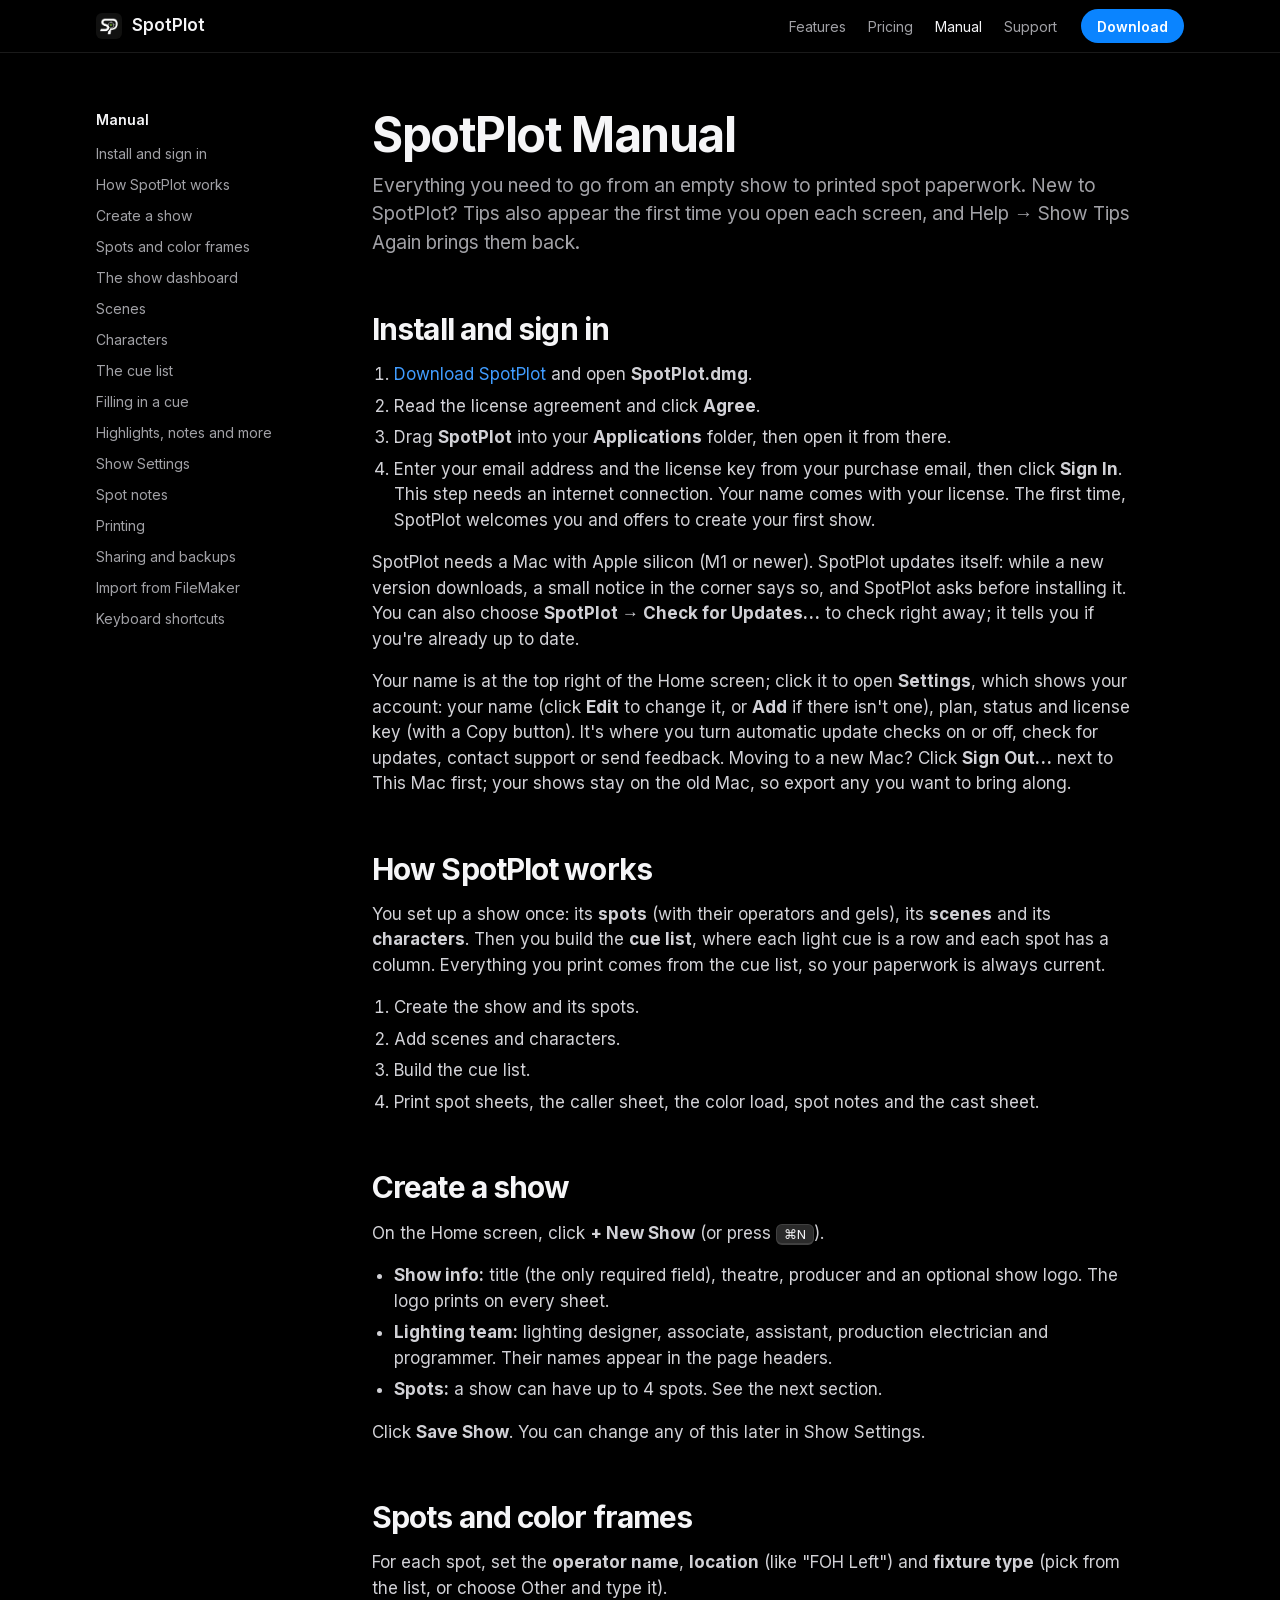
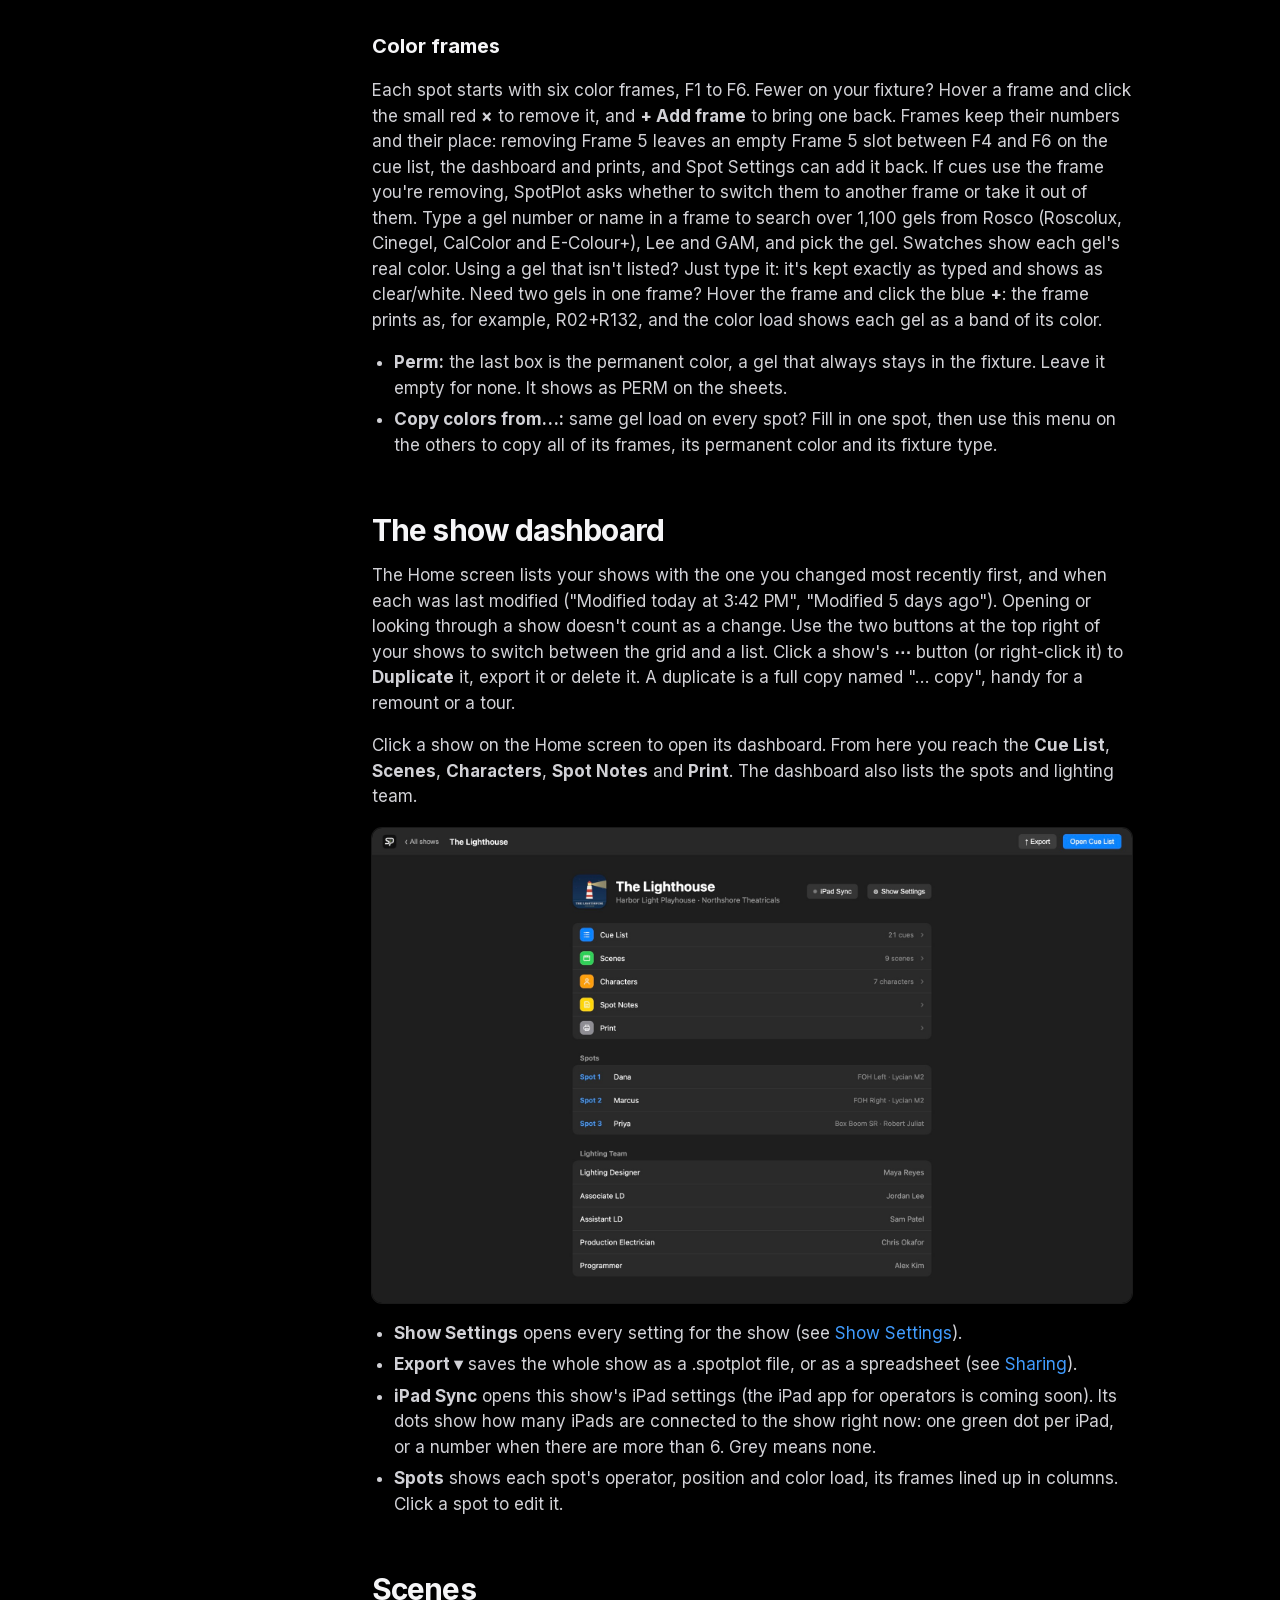
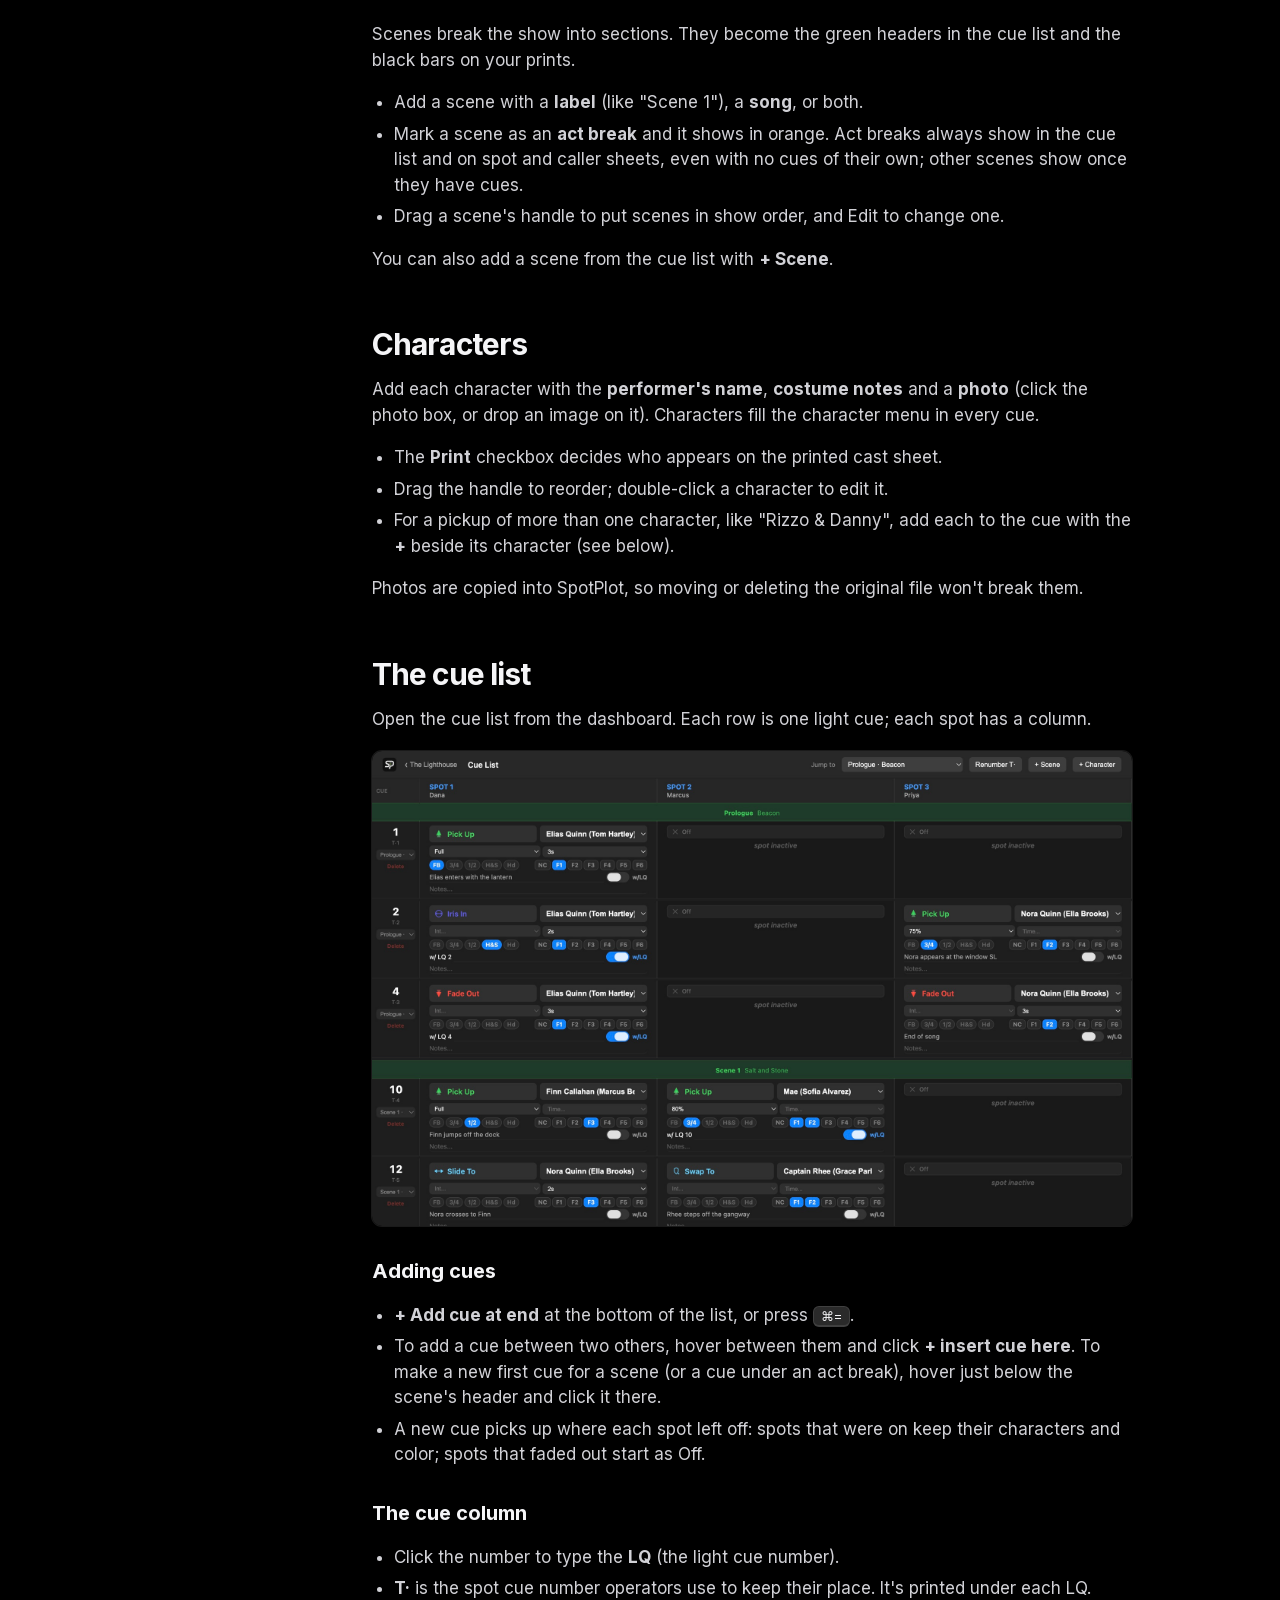
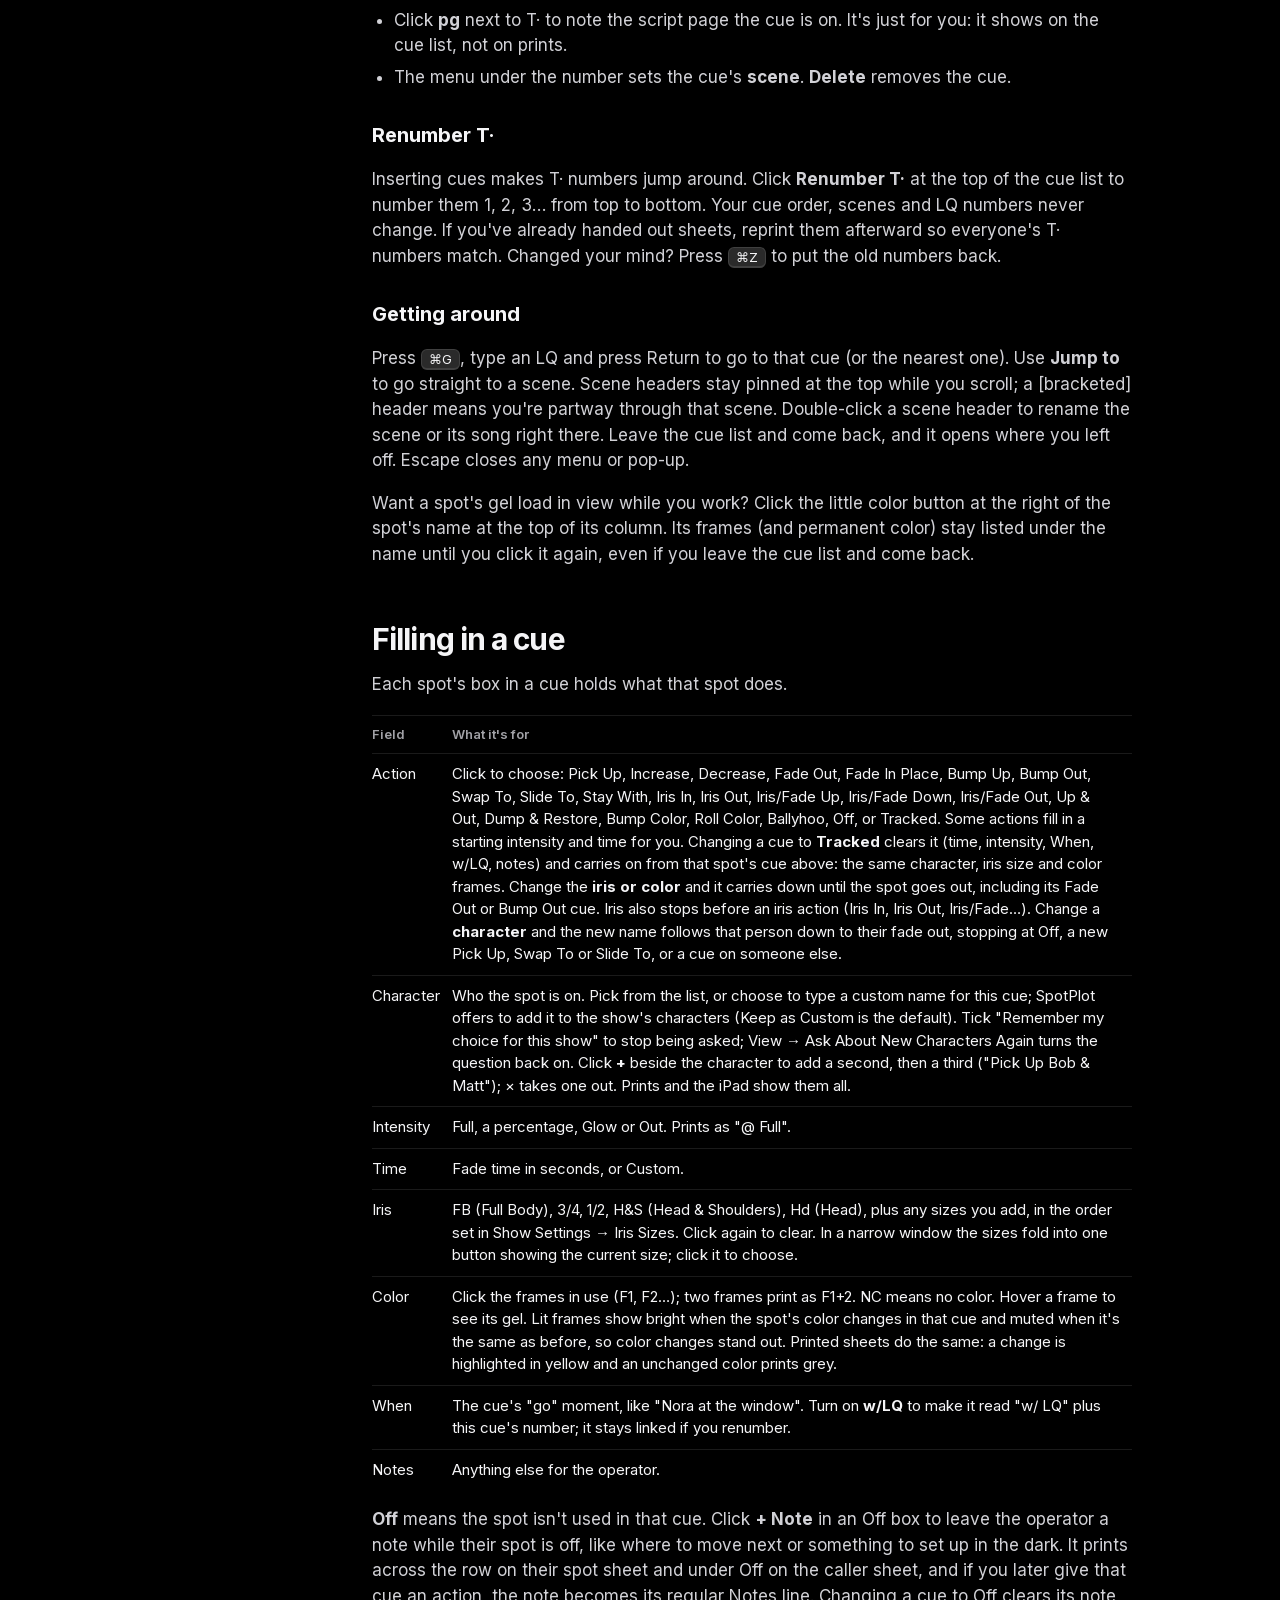
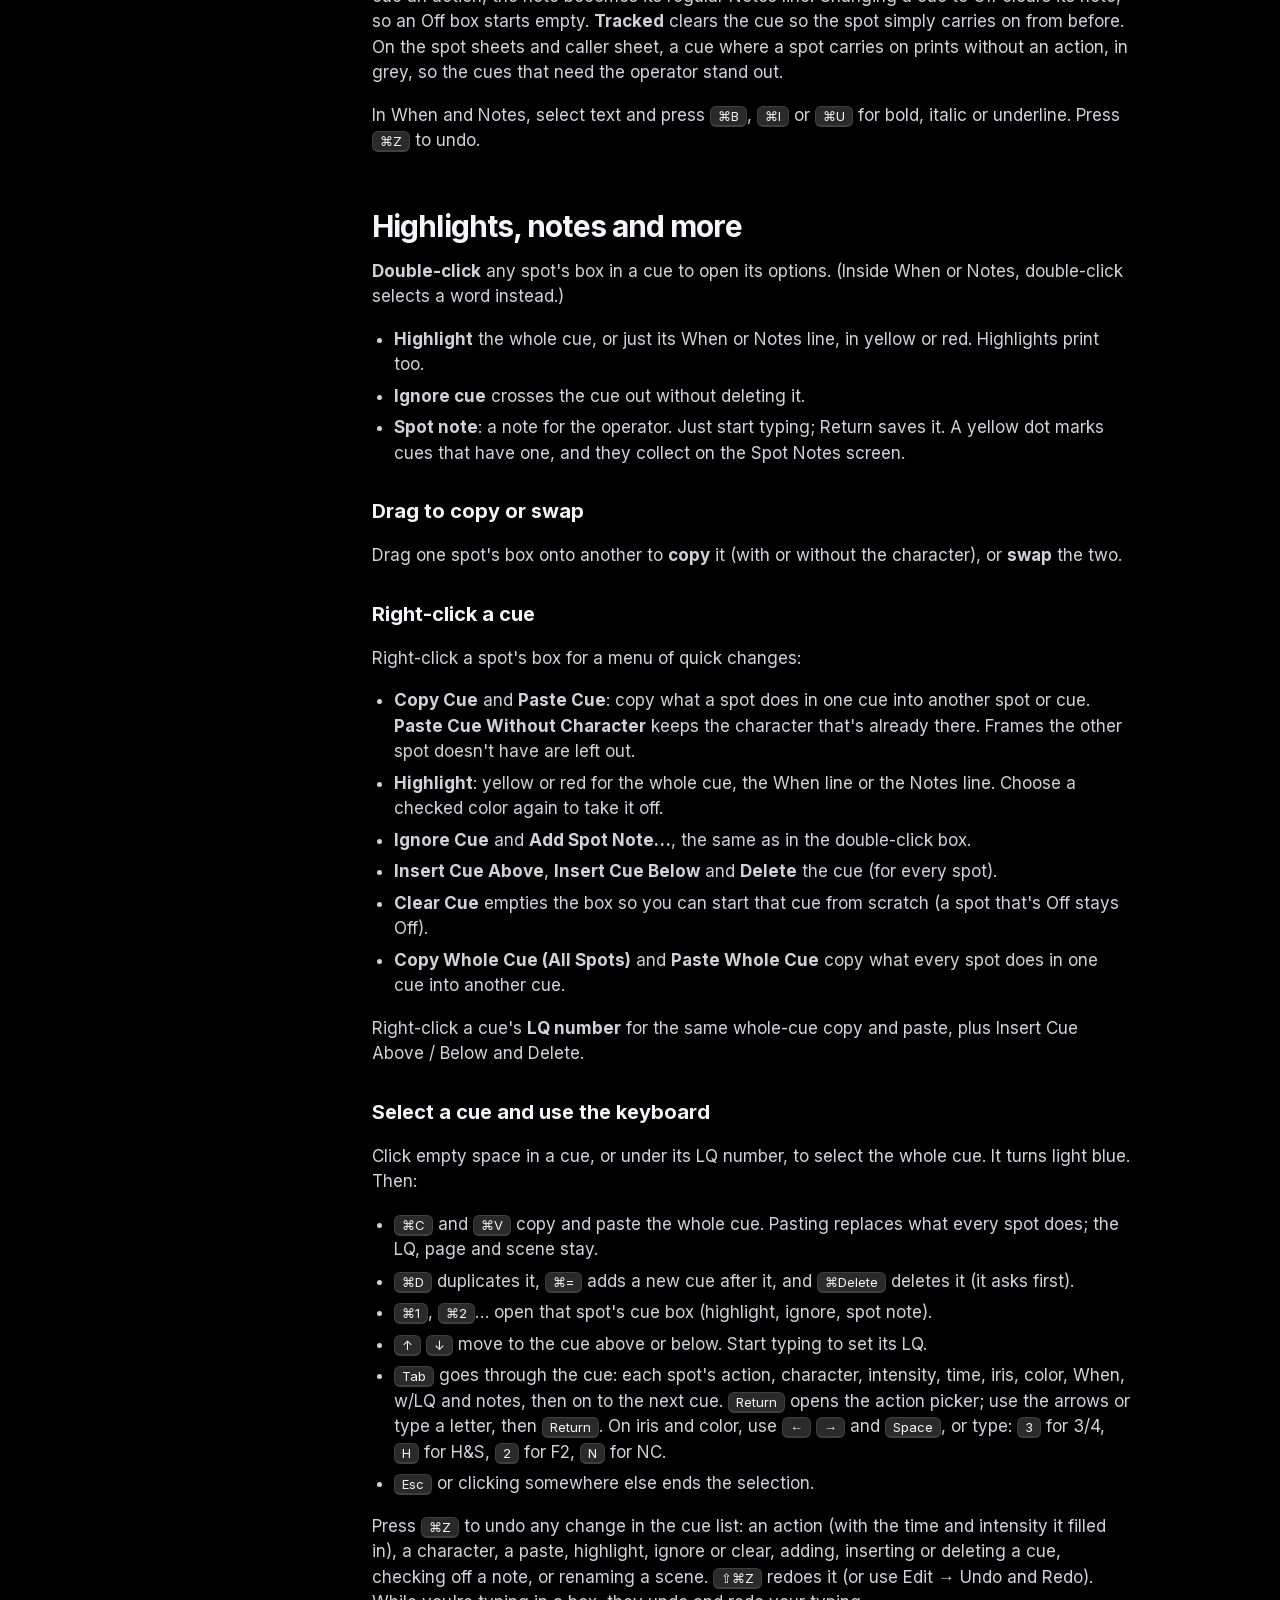
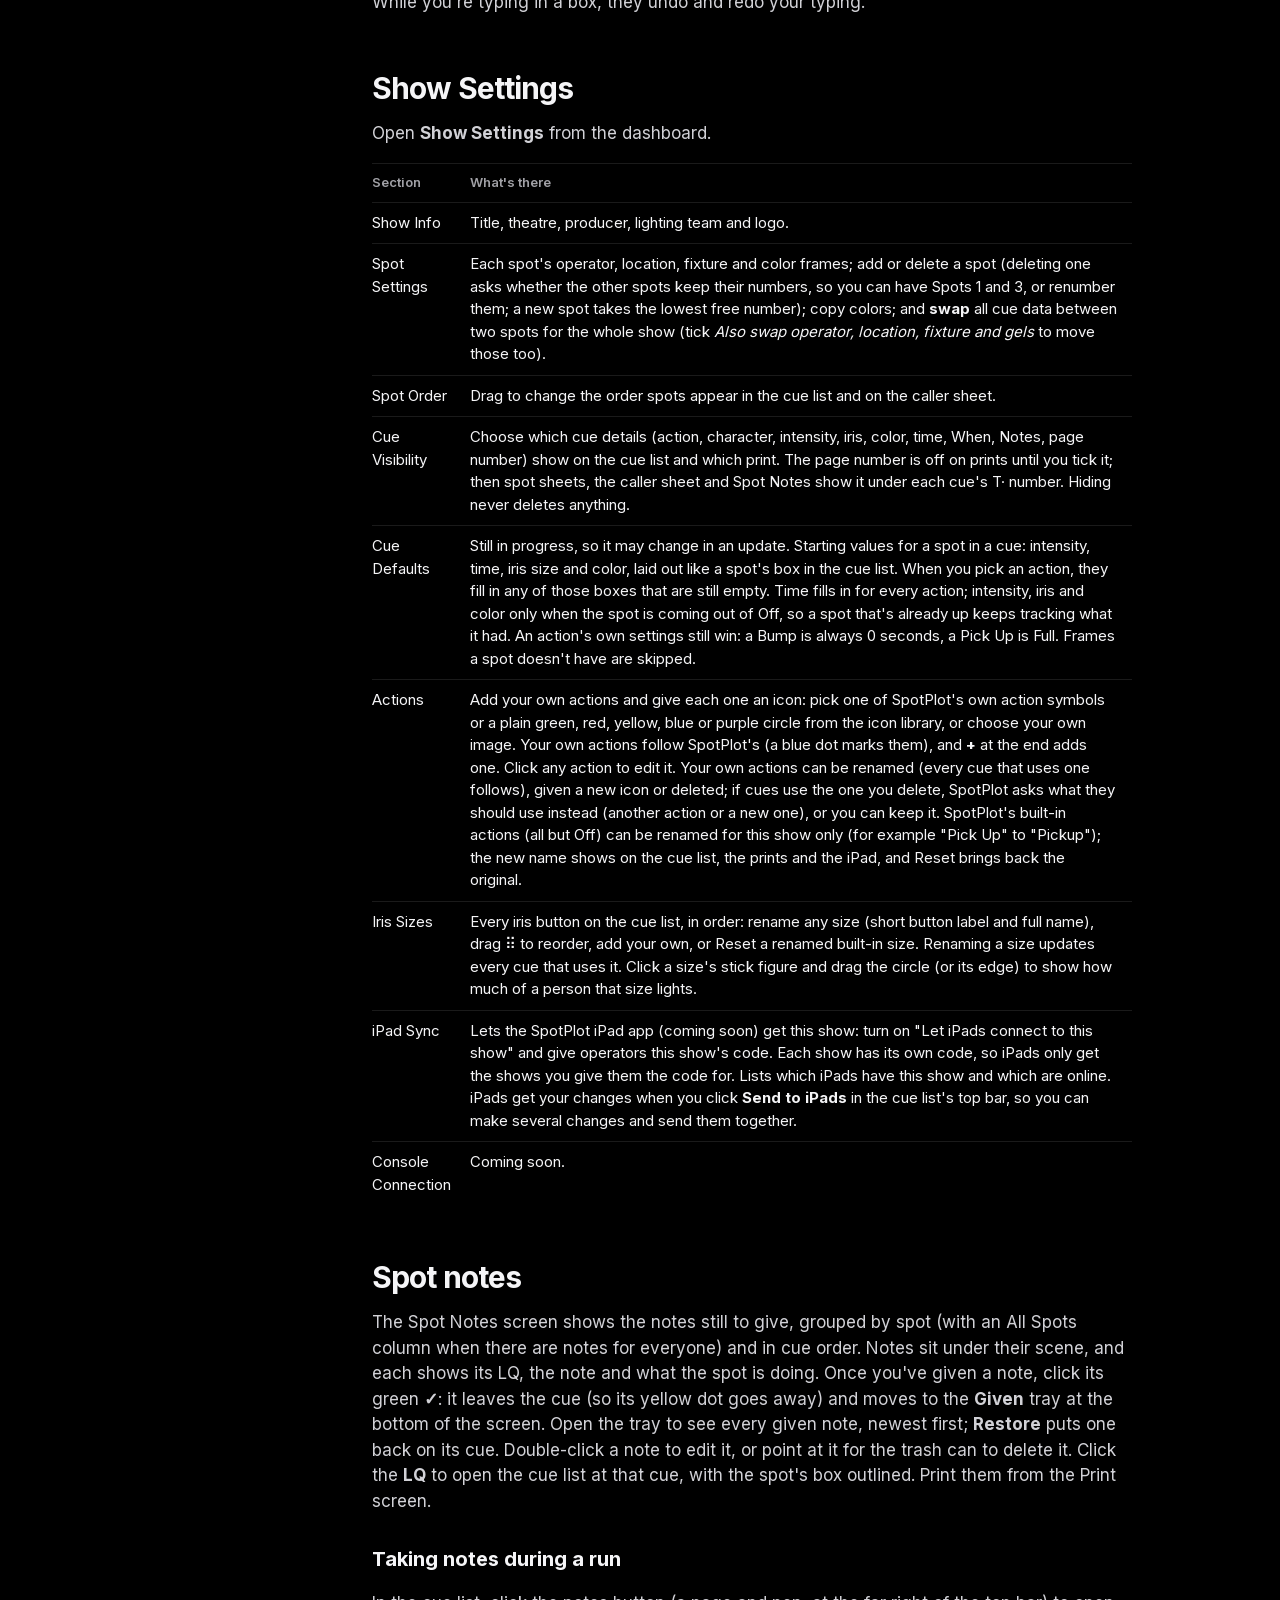
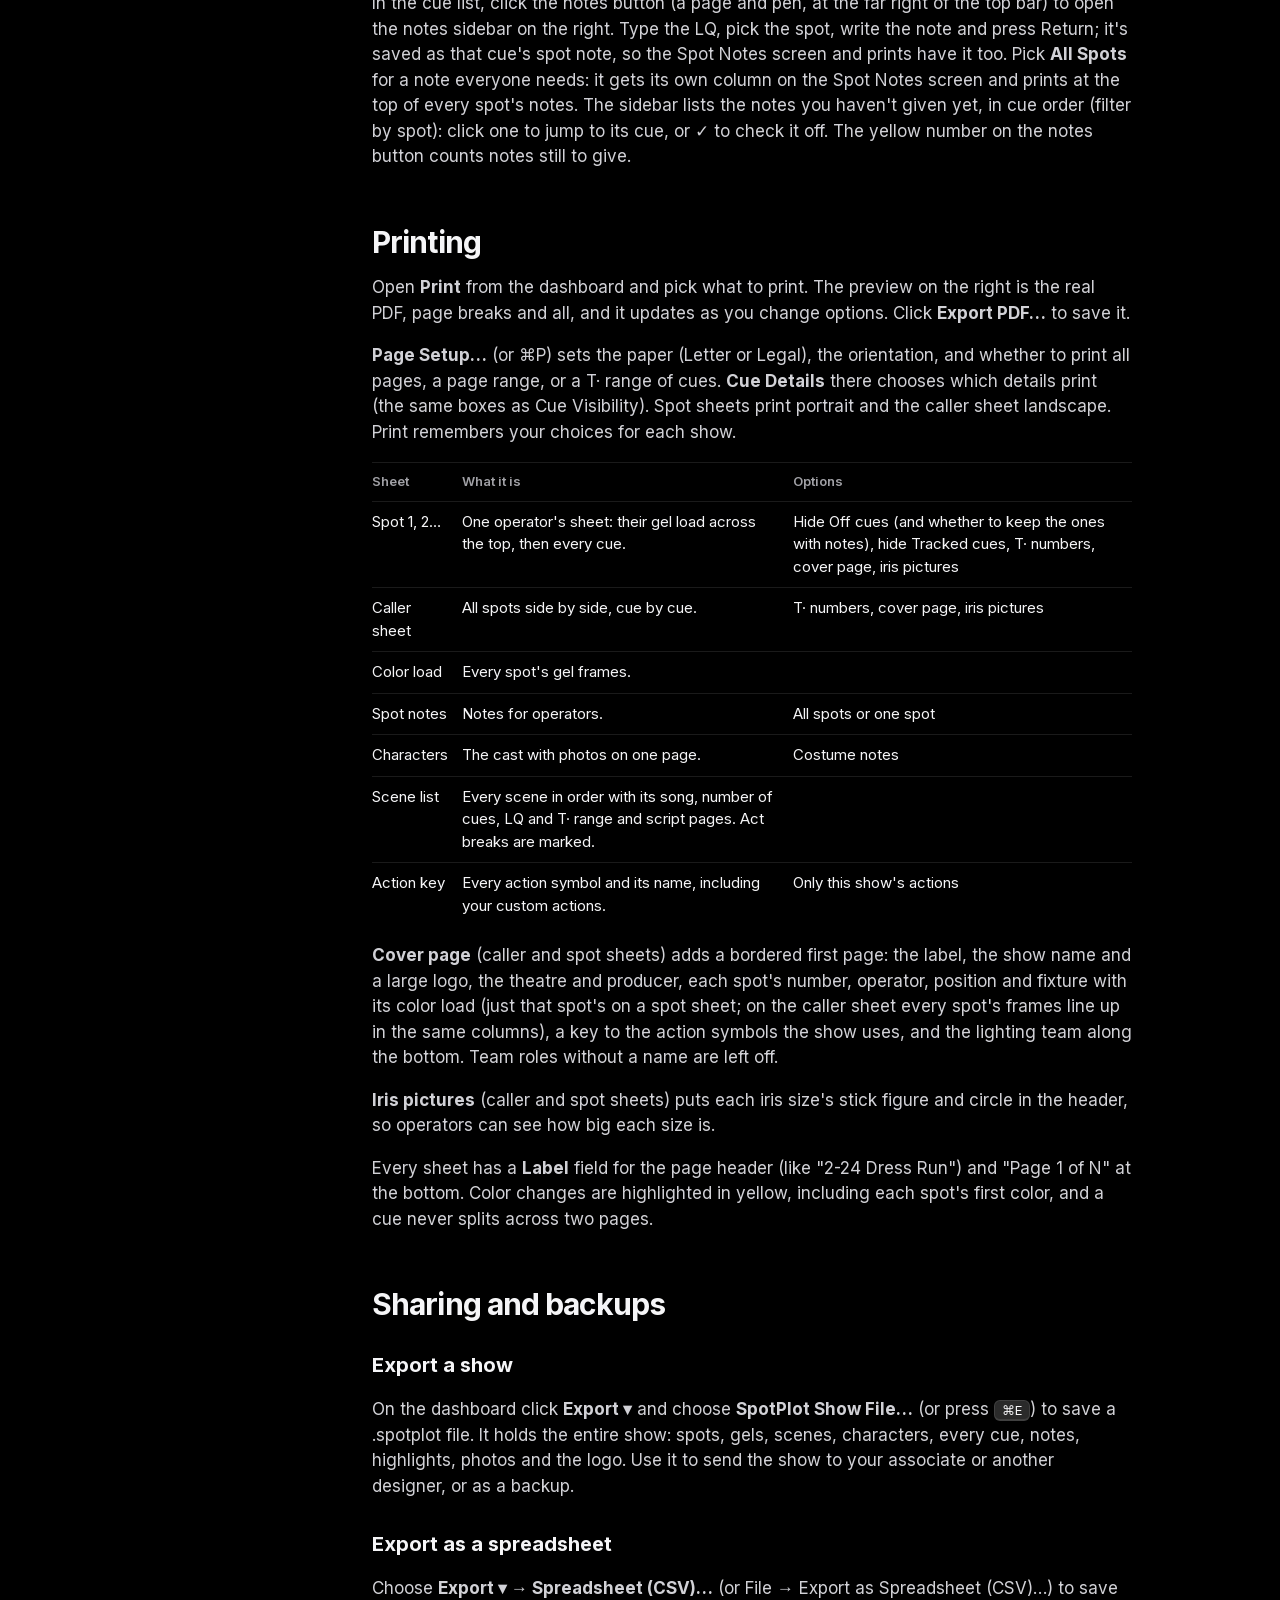
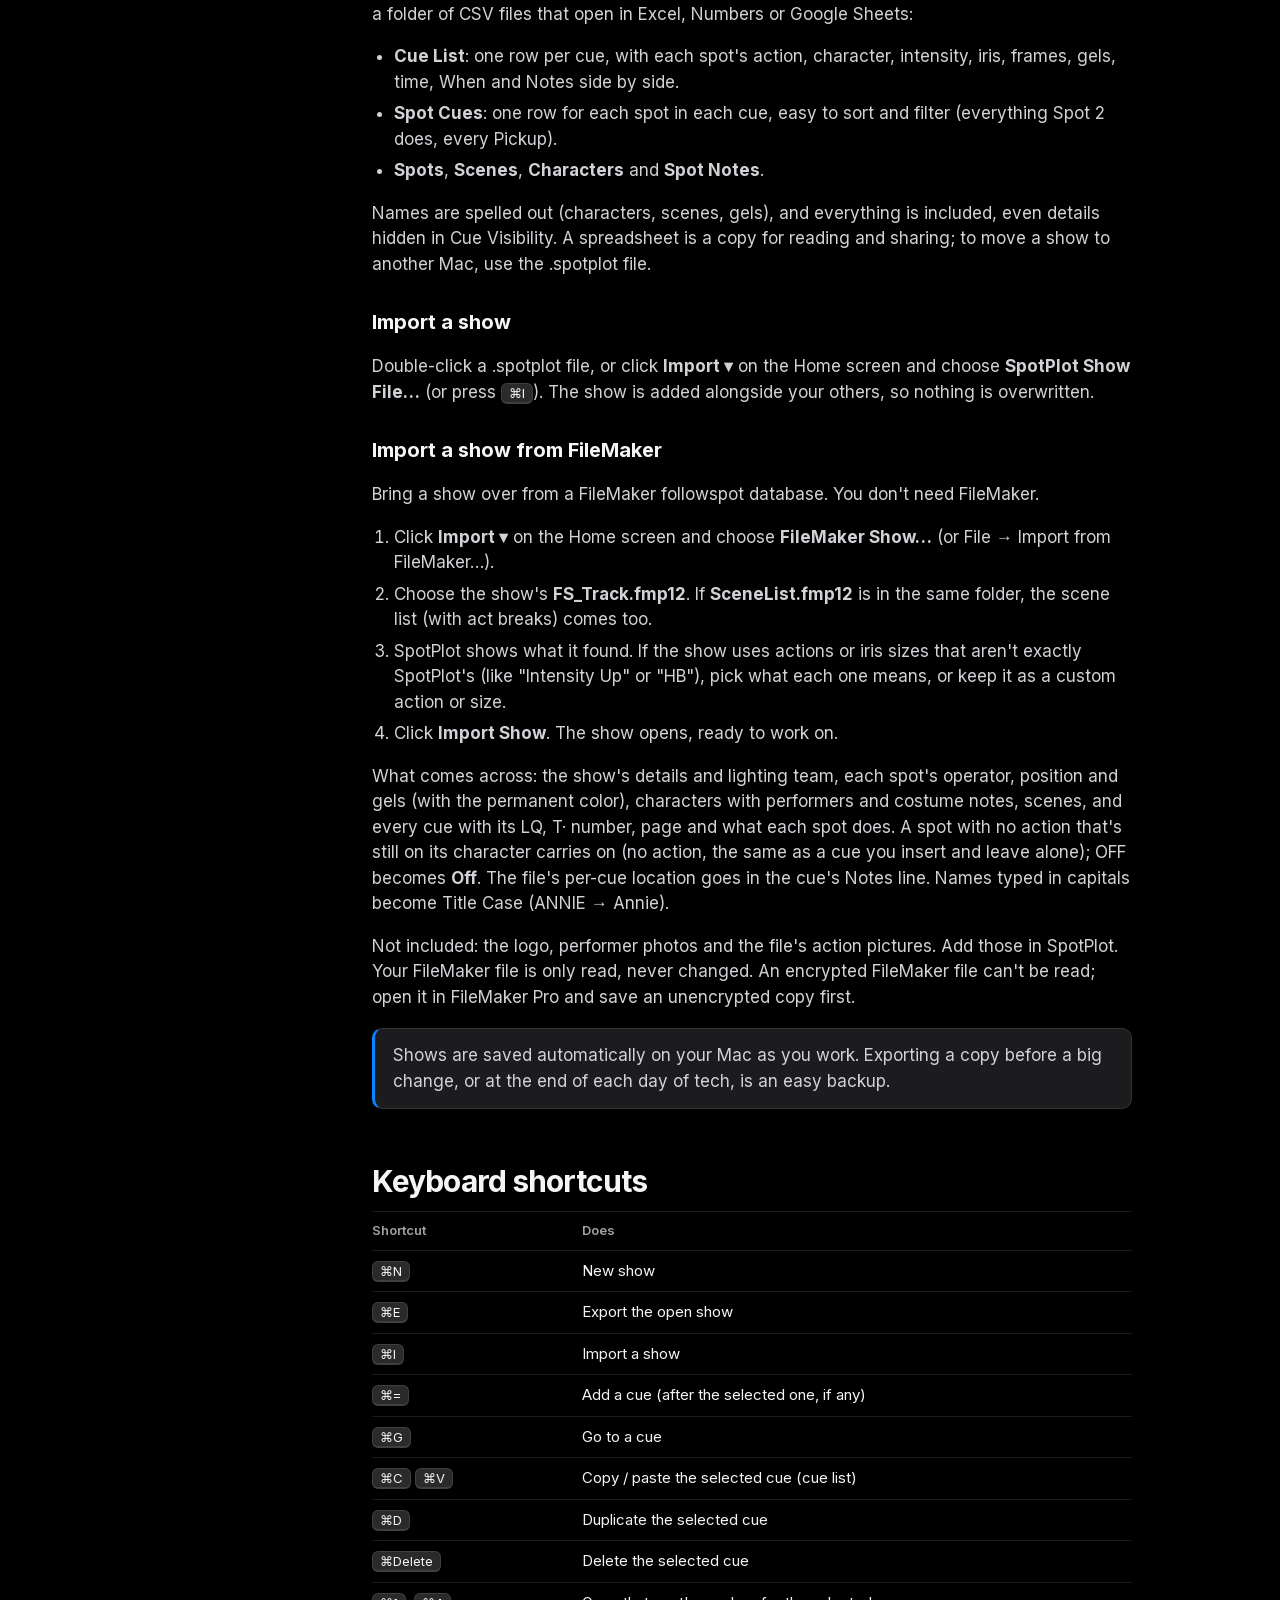
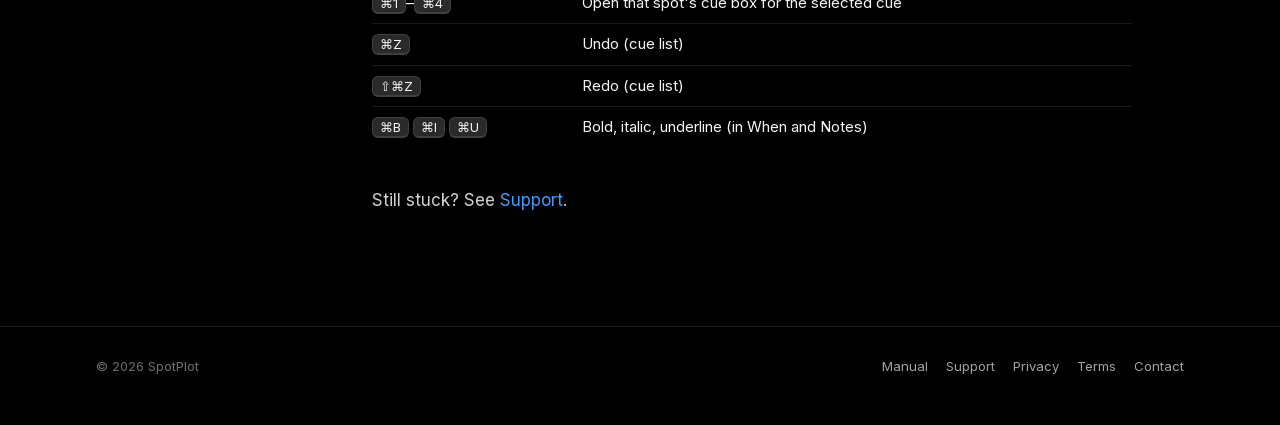
==== manual.html @ 898a2fdc "Manual: iris and color carry down to the fade out" ====
<!doctype html>
<html lang="en">
<head>
  <meta charset="utf-8">
  <meta name="viewport" content="width=device-width, initial-scale=1">
  <title>SpotPlot Manual</title>
  <meta name="description" content="How to use SpotPlot: shows, spots and color frames, scenes, characters, the cue list, printing and sharing.">
  <link rel="icon" href="img/favicon.png">
  <link rel="stylesheet" href="styles.css">
</head>
<body>
  <header class="nav">
    <div class="wrap">
      <a class="brand" href="index.html"><img src="img/icon-256.png" alt="">SpotPlot</a>
      <nav class="nav-links">
        <a href="index.html#features" class="hide-sm">Features</a>
        <a href="index.html#pricing">Pricing</a>
        <a href="manual.html" aria-current="page">Manual</a>
        <a href="support.html">Support</a>
      </nav>
      <a class="btn btn-primary btn-small" href="index.html#download">Download</a>
    </div>
  </header>

  <div class="wrap docs">
    <aside class="toc">
      <p>Manual</p>
      <a href="#install">Install and sign in</a>
      <a href="#overview">How SpotPlot works</a>
      <a href="#new-show">Create a show</a>
      <a href="#spots">Spots and color frames</a>
      <a href="#dashboard">The show dashboard</a>
      <a href="#scenes">Scenes</a>
      <a href="#characters">Characters</a>
      <a href="#cue-list">The cue list</a>
      <a href="#cells">Filling in a cue</a>
      <a href="#more">Highlights, notes and more</a>
      <a href="#settings">Show Settings</a>
      <a href="#spot-notes">Spot notes</a>
      <a href="#print">Printing</a>
      <a href="#share">Sharing and backups</a>
      <a href="#filemaker">Import from FileMaker</a>
      <a href="#shortcuts">Keyboard shortcuts</a>
    </aside>

    <article class="doc">
      <h1>SpotPlot Manual</h1>
      <p class="intro">Everything you need to go from an empty show to printed spot paperwork. New to SpotPlot? Tips also appear the first time you open each screen, and Help → Show Tips Again brings them back.</p>

      <h2 id="install">Install and sign in</h2>
      <ol>
        <li><a href="index.html#download">Download SpotPlot</a> and open <strong>SpotPlot.dmg</strong>.</li>
        <li>Read the license agreement and click <strong>Agree</strong>.</li>
        <li>Drag <strong>SpotPlot</strong> into your <strong>Applications</strong> folder, then open it from there.</li>
        <li>Enter your email address and the license key from your purchase email, then click <strong>Sign In</strong>. This step needs an internet connection. Your name comes with your license. The first time, SpotPlot welcomes you and offers to create your first show.</li>
      </ol>
      <p>SpotPlot needs a Mac with Apple silicon (M1 or newer). SpotPlot updates itself: while a new version downloads, a small notice in the corner says so, and SpotPlot asks before installing it. You can also choose <strong>SpotPlot → Check for Updates…</strong> to check right away; it tells you if you're already up to date.</p>
      <p>Your name is at the top right of the Home screen; click it to open <strong>Settings</strong>, which shows your account: your name (click <strong>Edit</strong> to change it, or <strong>Add</strong> if there isn't one), plan, status and license key (with a Copy button). It's where you turn automatic update checks on or off, check for updates, contact support or send feedback. Moving to a new Mac? Click <strong>Sign Out…</strong> next to This Mac first; your shows stay on the old Mac, so export any you want to bring along.</p>

      <h2 id="overview">How SpotPlot works</h2>
      <p>You set up a show once: its <strong>spots</strong> (with their operators and gels), its <strong>scenes</strong> and its <strong>characters</strong>. Then you build the <strong>cue list</strong>, where each light cue is a row and each spot has a column. Everything you print comes from the cue list, so your paperwork is always current.</p>
      <ol>
        <li>Create the show and its spots.</li>
        <li>Add scenes and characters.</li>
        <li>Build the cue list.</li>
        <li>Print spot sheets, the caller sheet, the color load, spot notes and the cast sheet.</li>
      </ol>

      <h2 id="new-show">Create a show</h2>
      <p>On the Home screen, click <strong>+ New Show</strong> (or press <kbd>⌘N</kbd>).</p>
      <ul>
        <li><strong>Show info:</strong> title (the only required field), theatre, producer and an optional show logo. The logo prints on every sheet.</li>
        <li><strong>Lighting team:</strong> lighting designer, associate, assistant, production electrician and programmer. Their names appear in the page headers.</li>
        <li><strong>Spots:</strong> a show can have up to 4 spots. See the next section.</li>
      </ul>
      <p>Click <strong>Save Show</strong>. You can change any of this later in Show Settings.</p>

      <h2 id="spots">Spots and color frames</h2>
      <p>For each spot, set the <strong>operator name</strong>, <strong>location</strong> (like "FOH Left") and <strong>fixture type</strong> (pick from the list, or choose Other and type it).</p>
      <h3>Color frames</h3>
      <p>Each spot starts with six color frames, F1 to F6. Fewer on your fixture? Hover a frame and click the small red <strong>×</strong> to remove it, and <strong>+ Add frame</strong> to bring one back. Frames keep their numbers and their place: removing Frame 5 leaves an empty Frame 5 slot between F4 and F6 on the cue list, the dashboard and prints, and Spot Settings can add it back. If cues use the frame you're removing, SpotPlot asks whether to switch them to another frame or take it out of them. Type a gel number or name in a frame to search over 1,100 gels from Rosco (Roscolux, Cinegel, CalColor and E-Colour+), Lee and GAM, and pick the gel. Swatches show each gel's real color. Using a gel that isn't listed? Just type it: it's kept exactly as typed and shows as clear/white. Need two gels in one frame? Hover the frame and click the blue <strong>+</strong>: the frame prints as, for example, R02+R132, and the color load shows each gel as a band of its color.</p>
      <ul>
        <li><strong>Perm:</strong> the last box is the permanent color, a gel that always stays in the fixture. Leave it empty for none. It shows as PERM on the sheets.</li>
        <li><strong>Copy colors from…:</strong> same gel load on every spot? Fill in one spot, then use this menu on the others to copy all of its frames, its permanent color and its fixture type.</li>
      </ul>

      <h2 id="dashboard">The show dashboard</h2>
      <p>The Home screen lists your shows with the one you changed most recently first, and when each was last modified ("Modified today at 3:42 PM", "Modified 5 days ago"). Opening or looking through a show doesn't count as a change. Use the two buttons at the top right of your shows to switch between the grid and a list. Click a show's <strong>⋯</strong> button (or right-click it) to <strong>Duplicate</strong> it, export it or delete it. A duplicate is a full copy named "… copy", handy for a remount or a tour.</p>
      <p>Click a show on the Home screen to open its dashboard. From here you reach the <strong>Cue List</strong>, <strong>Scenes</strong>, <strong>Characters</strong>, <strong>Spot Notes</strong> and <strong>Print</strong>. The dashboard also lists the spots and lighting team.</p>
      <img src="img/dashboard.jpg" alt="The show dashboard, listing the Cue List, Scenes, Characters, Spot Notes and Print, with the spots and lighting team below." loading="lazy">
      <ul>
        <li><strong>Show Settings</strong> opens every setting for the show (see <a href="#settings">Show Settings</a>).</li>
        <li><strong>Export ▾</strong> saves the whole show as a .spotplot file, or as a spreadsheet (see <a href="#share">Sharing</a>).</li>
        <li><strong>iPad Sync</strong> opens this show's iPad settings (the iPad app for operators is coming soon). Its dots show how many iPads are connected to the show right now: one green dot per iPad, or a number when there are more than 6. Grey means none.</li>
        <li><strong>Spots</strong> shows each spot's operator, position and color load, its frames lined up in columns. Click a spot to edit it.</li>
      </ul>

      <h2 id="scenes">Scenes</h2>
      <p>Scenes break the show into sections. They become the green headers in the cue list and the black bars on your prints.</p>
      <ul>
        <li>Add a scene with a <strong>label</strong> (like "Scene 1"), a <strong>song</strong>, or both.</li>
        <li>Mark a scene as an <strong>act break</strong> and it shows in orange. Act breaks always show in the cue list and on spot and caller sheets, even with no cues of their own; other scenes show once they have cues.</li>
        <li>Drag a scene's handle to put scenes in show order, and Edit to change one.</li>
      </ul>
      <p>You can also add a scene from the cue list with <strong>+ Scene</strong>.</p>

      <h2 id="characters">Characters</h2>
      <p>Add each character with the <strong>performer's name</strong>, <strong>costume notes</strong> and a <strong>photo</strong> (click the photo box, or drop an image on it). Characters fill the character menu in every cue.</p>
      <ul>
        <li>The <strong>Print</strong> checkbox decides who appears on the printed cast sheet.</li>
        <li>Drag the handle to reorder; double-click a character to edit it.</li>
        <li>For a pickup of more than one character, like "Rizzo &amp; Danny", add each to the cue with the <strong>+</strong> beside its character (see below).</li>
      </ul>
      <p>Photos are copied into SpotPlot, so moving or deleting the original file won't break them.</p>

      <h2 id="cue-list">The cue list</h2>
      <p>Open the cue list from the dashboard. Each row is one light cue; each spot has a column.</p>
      <img src="img/cuelist.jpg" alt="The cue list with green scene headers, cue numbers on the left and a column for each spot." loading="lazy">
      <h3>Adding cues</h3>
      <ul>
        <li><strong>+ Add cue at end</strong> at the bottom of the list, or press <kbd>⌘=</kbd>.</li>
        <li>To add a cue between two others, hover between them and click <strong>+ insert cue here</strong>. To make a new first cue for a scene (or a cue under an act break), hover just below the scene's header and click it there.</li>
        <li>A new cue picks up where each spot left off: spots that were on keep their characters and color; spots that faded out start as Off.</li>
      </ul>
      <h3>The cue column</h3>
      <ul>
        <li>Click the number to type the <strong>LQ</strong> (the light cue number).</li>
        <li><strong>T·</strong> is the spot cue number operators use to keep their place. It's printed under each LQ.</li>
        <li>Click <strong>pg</strong> next to T· to note the script page the cue is on. It's just for you: it shows on the cue list, not on prints.</li>
        <li>The menu under the number sets the cue's <strong>scene</strong>. <strong>Delete</strong> removes the cue.</li>
      </ul>
      <h3>Renumber T·</h3>
      <p>Inserting cues makes T· numbers jump around. Click <strong>Renumber T·</strong> at the top of the cue list to number them 1, 2, 3… from top to bottom. Your cue order, scenes and LQ numbers never change. If you've already handed out sheets, reprint them afterward so everyone's T· numbers match. Changed your mind? Press <kbd>⌘Z</kbd> to put the old numbers back.</p>
      <h3>Getting around</h3>
      <p>Press <kbd>⌘G</kbd>, type an LQ and press Return to go to that cue (or the nearest one). Use <strong>Jump to</strong> to go straight to a scene. Scene headers stay pinned at the top while you scroll; a [bracketed] header means you're partway through that scene. Double-click a scene header to rename the scene or its song right there. Leave the cue list and come back, and it opens where you left off. Escape closes any menu or pop-up.</p>
      <p>Want a spot's gel load in view while you work? Click the little color button at the right of the spot's name at the top of its column. Its frames (and permanent color) stay listed under the name until you click it again, even if you leave the cue list and come back.</p>

      <h2 id="cells">Filling in a cue</h2>
      <p>Each spot's box in a cue holds what that spot does.</p>
      <table>
        <tr><th>Field</th><th>What it's for</th></tr>
        <tr><td>Action</td><td>Click to choose: Pick Up, Increase, Decrease, Fade Out, Fade In Place, Bump Up, Bump Out, Swap To, Slide To, Stay With, Iris In, Iris Out, Iris/Fade Up, Iris/Fade Down, Iris/Fade Out, Up &amp; Out, Dump &amp; Restore, Bump Color, Roll Color, Ballyhoo, Off, or Tracked. Some actions fill in a starting intensity and time for you. Changing a cue to <strong>Tracked</strong> clears it (time, intensity, When, w/LQ, notes) and carries on from that spot's cue above: the same character, iris size and color frames. Change the <strong>iris or color</strong> and it carries down until the spot goes out, including its Fade Out or Bump Out cue. Iris also stops before an iris action (Iris In, Iris Out, Iris/Fade…). Change a <strong>character</strong> and the new name follows that person down to their fade out, stopping at Off, a new Pick Up, Swap To or Slide To, or a cue on someone else.</td></tr>
        <tr><td>Character</td><td>Who the spot is on. Pick from the list, or choose to type a custom name for this cue; SpotPlot offers to add it to the show's characters (Keep as Custom is the default). Tick "Remember my choice for this show" to stop being asked; View → Ask About New Characters Again turns the question back on. Click <strong>+</strong> beside the character to add a second, then a third ("Pick Up Bob &amp; Matt"); × takes one out. Prints and the iPad show them all.</td></tr>
        <tr><td>Intensity</td><td>Full, a percentage, Glow or Out. Prints as "@ Full".</td></tr>
        <tr><td>Time</td><td>Fade time in seconds, or Custom.</td></tr>
        <tr><td>Iris</td><td>FB (Full Body), 3/4, 1/2, H&amp;S (Head &amp; Shoulders), Hd (Head), plus any sizes you add, in the order set in Show Settings → Iris Sizes. Click again to clear. In a narrow window the sizes fold into one button showing the current size; click it to choose.</td></tr>
        <tr><td>Color</td><td>Click the frames in use (F1, F2…); two frames print as F1+2. NC means no color. Hover a frame to see its gel. Lit frames show bright when the spot's color changes in that cue and muted when it's the same as before, so color changes stand out. Printed sheets do the same: a change is highlighted in yellow and an unchanged color prints grey.</td></tr>
        <tr><td>When</td><td>The cue's "go" moment, like "Nora at the window". Turn on <strong>w/LQ</strong> to make it read "w/ LQ" plus this cue's number; it stays linked if you renumber.</td></tr>
        <tr><td>Notes</td><td>Anything else for the operator.</td></tr>
      </table>
      <p><strong>Off</strong> means the spot isn't used in that cue. Click <strong>+ Note</strong> in an Off box to leave the operator a note while their spot is off, like where to move next or something to set up in the dark. It prints across the row on their spot sheet and under Off on the caller sheet, and if you later give that cue an action, the note becomes its regular Notes line. Changing a cue to Off clears its note, so an Off box starts empty. <strong>Tracked</strong> clears the cue so the spot simply carries on from before. On the spot sheets and caller sheet, a cue where a spot carries on prints without an action, in grey, so the cues that need the operator stand out.</p>
      <p>In When and Notes, select text and press <kbd>⌘B</kbd>, <kbd>⌘I</kbd> or <kbd>⌘U</kbd> for bold, italic or underline. Press <kbd>⌘Z</kbd> to undo.</p>

      <h2 id="more">Highlights, notes and more</h2>
      <p><strong>Double-click</strong> any spot's box in a cue to open its options. (Inside When or Notes, double-click selects a word instead.)</p>
      <ul>
        <li><strong>Highlight</strong> the whole cue, or just its When or Notes line, in yellow or red. Highlights print too.</li>
        <li><strong>Ignore cue</strong> crosses the cue out without deleting it.</li>
        <li><strong>Spot note</strong>: a note for the operator. Just start typing; Return saves it. A yellow dot marks cues that have one, and they collect on the Spot Notes screen.</li>
      </ul>
      <h3>Drag to copy or swap</h3>
      <p>Drag one spot's box onto another to <strong>copy</strong> it (with or without the character), or <strong>swap</strong> the two.</p>
      <h3>Right-click a cue</h3>
      <p>Right-click a spot's box for a menu of quick changes:</p>
      <ul>
        <li><strong>Copy Cue</strong> and <strong>Paste Cue</strong>: copy what a spot does in one cue into another spot or cue. <strong>Paste Cue Without Character</strong> keeps the character that's already there. Frames the other spot doesn't have are left out.</li>
        <li><strong>Highlight</strong>: yellow or red for the whole cue, the When line or the Notes line. Choose a checked color again to take it off.</li>
        <li><strong>Ignore Cue</strong> and <strong>Add Spot Note…</strong>, the same as in the double-click box.</li>
        <li><strong>Insert Cue Above</strong>, <strong>Insert Cue Below</strong> and <strong>Delete</strong> the cue (for every spot).</li>
        <li><strong>Clear Cue</strong> empties the box so you can start that cue from scratch (a spot that's Off stays Off).</li>
        <li><strong>Copy Whole Cue (All Spots)</strong> and <strong>Paste Whole Cue</strong> copy what every spot does in one cue into another cue.</li>
      </ul>
      <p>Right-click a cue's <strong>LQ number</strong> for the same whole-cue copy and paste, plus Insert Cue Above / Below and Delete.</p>
      <h3>Select a cue and use the keyboard</h3>
      <p>Click empty space in a cue, or under its LQ number, to select the whole cue. It turns light blue. Then:</p>
      <ul>
        <li><kbd>⌘C</kbd> and <kbd>⌘V</kbd> copy and paste the whole cue. Pasting replaces what every spot does; the LQ, page and scene stay.</li>
        <li><kbd>⌘D</kbd> duplicates it, <kbd>⌘=</kbd> adds a new cue after it, and <kbd>⌘Delete</kbd> deletes it (it asks first).</li>
        <li><kbd>⌘1</kbd>, <kbd>⌘2</kbd>… open that spot's cue box (highlight, ignore, spot note).</li>
        <li><kbd>↑</kbd> <kbd>↓</kbd> move to the cue above or below. Start typing to set its LQ.</li>
        <li><kbd>Tab</kbd> goes through the cue: each spot's action, character, intensity, time, iris, color, When, w/LQ and notes, then on to the next cue. <kbd>Return</kbd> opens the action picker; use the arrows or type a letter, then <kbd>Return</kbd>. On iris and color, use <kbd>←</kbd> <kbd>→</kbd> and <kbd>Space</kbd>, or type: <kbd>3</kbd> for 3/4, <kbd>H</kbd> for H&amp;S, <kbd>2</kbd> for F2, <kbd>N</kbd> for NC.</li>
        <li><kbd>Esc</kbd> or clicking somewhere else ends the selection.</li>
      </ul>
      <p>Press <kbd>⌘Z</kbd> to undo any change in the cue list: an action (with the time and intensity it filled in), a character, a paste, highlight, ignore or clear, adding, inserting or deleting a cue, checking off a note, or renaming a scene. <kbd>⇧⌘Z</kbd> redoes it (or use Edit → Undo and Redo). While you're typing in a box, they undo and redo your typing.</p>

      <h2 id="settings">Show Settings</h2>
      <p>Open <strong>Show Settings</strong> from the dashboard.</p>
      <table>
        <tr><th>Section</th><th>What's there</th></tr>
        <tr><td>Show Info</td><td>Title, theatre, producer, lighting team and logo.</td></tr>
        <tr><td>Spot Settings</td><td>Each spot's operator, location, fixture and color frames; add or delete a spot (deleting one asks whether the other spots keep their numbers, so you can have Spots 1 and 3, or renumber them; a new spot takes the lowest free number); copy colors; and <strong>swap</strong> all cue data between two spots for the whole show (tick <em>Also swap operator, location, fixture and gels</em> to move those too).</td></tr>
        <tr><td>Spot Order</td><td>Drag to change the order spots appear in the cue list and on the caller sheet.</td></tr>
        <tr><td>Cue Visibility</td><td>Choose which cue details (action, character, intensity, iris, color, time, When, Notes, page number) show on the cue list and which print. The page number is off on prints until you tick it; then spot sheets, the caller sheet and Spot Notes show it under each cue's T· number. Hiding never deletes anything.</td></tr>
        <tr><td>Cue Defaults</td><td>Still in progress, so it may change in an update. Starting values for a spot in a cue: intensity, time, iris size and color, laid out like a spot's box in the cue list. When you pick an action, they fill in any of those boxes that are still empty. Time fills in for every action; intensity, iris and color only when the spot is coming out of Off, so a spot that's already up keeps tracking what it had. An action's own settings still win: a Bump is always 0 seconds, a Pick Up is Full. Frames a spot doesn't have are skipped.</td></tr>
        <tr><td>Actions</td><td>Add your own actions and give each one an icon: pick one of SpotPlot's own action symbols or a plain green, red, yellow, blue or purple circle from the icon library, or choose your own image. Your own actions follow SpotPlot's (a blue dot marks them), and <strong>+</strong> at the end adds one. Click any action to edit it. Your own actions can be renamed (every cue that uses one follows), given a new icon or deleted; if cues use the one you delete, SpotPlot asks what they should use instead (another action or a new one), or you can keep it. SpotPlot's built-in actions (all but Off) can be renamed for this show only (for example "Pick Up" to "Pickup"); the new name shows on the cue list, the prints and the iPad, and Reset brings back the original.</td></tr>
        <tr><td>Iris Sizes</td><td>Every iris button on the cue list, in order: rename any size (short button label and full name), drag ⠿ to reorder, add your own, or Reset a renamed built-in size. Renaming a size updates every cue that uses it. Click a size's stick figure and drag the circle (or its edge) to show how much of a person that size lights.</td></tr>
        <tr><td>iPad Sync</td><td>Lets the SpotPlot iPad app (coming soon) get this show: turn on "Let iPads connect to this show" and give operators this show's code. Each show has its own code, so iPads only get the shows you give them the code for. Lists which iPads have this show and which are online. iPads get your changes when you click <strong>Send to iPads</strong> in the cue list's top bar, so you can make several changes and send them together.</td></tr>
        <tr><td>Console Connection</td><td>Coming soon.</td></tr>
      </table>

      <h2 id="spot-notes">Spot notes</h2>
      <p>The Spot Notes screen shows the notes still to give, grouped by spot (with an All Spots column when there are notes for everyone) and in cue order. Notes sit under their scene, and each shows its LQ, the note and what the spot is doing. Once you've given a note, click its green <strong>✓</strong>: it leaves the cue (so its yellow dot goes away) and moves to the <strong>Given</strong> tray at the bottom of the screen. Open the tray to see every given note, newest first; <strong>Restore</strong> puts one back on its cue. Double-click a note to edit it, or point at it for the trash can to delete it. Click the <strong>LQ</strong> to open the cue list at that cue, with the spot's box outlined. Print them from the Print screen.</p>
      <h3>Taking notes during a run</h3>
      <p>In the cue list, click the notes button (a page and pen, at the far right of the top bar) to open the notes sidebar on the right. Type the LQ, pick the spot, write the note and press Return; it's saved as that cue's spot note, so the Spot Notes screen and prints have it too. Pick <strong>All Spots</strong> for a note everyone needs: it gets its own column on the Spot Notes screen and prints at the top of every spot's notes. The sidebar lists the notes you haven't given yet, in cue order (filter by spot): click one to jump to its cue, or ✓ to check it off. The yellow number on the notes button counts notes still to give.</p>

      <h2 id="print">Printing</h2>
      <p>Open <strong>Print</strong> from the dashboard and pick what to print. The preview on the right is the real PDF, page breaks and all, and it updates as you change options. Click <strong>Export PDF…</strong> to save it.</p>
      <p><strong>Page Setup…</strong> (or ⌘P) sets the paper (Letter or Legal), the orientation, and whether to print all pages, a page range, or a T· range of cues. <strong>Cue Details</strong> there chooses which details print (the same boxes as Cue Visibility). Spot sheets print portrait and the caller sheet landscape. Print remembers your choices for each show.</p>
      <table>
        <tr><th>Sheet</th><th>What it is</th><th>Options</th></tr>
        <tr><td>Spot 1, 2…</td><td>One operator's sheet: their gel load across the top, then every cue.</td><td>Hide Off cues (and whether to keep the ones with notes), hide Tracked cues, T· numbers, cover page, iris pictures</td></tr>
        <tr><td>Caller sheet</td><td>All spots side by side, cue by cue.</td><td>T· numbers, cover page, iris pictures</td></tr>
        <tr><td>Color load</td><td>Every spot's gel frames.</td><td></td></tr>
        <tr><td>Spot notes</td><td>Notes for operators.</td><td>All spots or one spot</td></tr>
        <tr><td>Characters</td><td>The cast with photos on one page.</td><td>Costume notes</td></tr>
        <tr><td>Scene list</td><td>Every scene in order with its song, number of cues, LQ and T· range and script pages. Act breaks are marked.</td><td></td></tr>
        <tr><td>Action key</td><td>Every action symbol and its name, including your custom actions.</td><td>Only this show's actions</td></tr>
      </table>
      <p><strong>Cover page</strong> (caller and spot sheets) adds a bordered first page: the label, the show name and a large logo, the theatre and producer, each spot's number, operator, position and fixture with its color load (just that spot's on a spot sheet; on the caller sheet every spot's frames line up in the same columns), a key to the action symbols the show uses, and the lighting team along the bottom. Team roles without a name are left off.</p>
      <p><strong>Iris pictures</strong> (caller and spot sheets) puts each iris size's stick figure and circle in the header, so operators can see how big each size is.</p>
      <p>Every sheet has a <strong>Label</strong> field for the page header (like "2-24 Dress Run") and "Page 1 of N" at the bottom. Color changes are highlighted in yellow, including each spot's first color, and a cue never splits across two pages.</p>

      <h2 id="share">Sharing and backups</h2>
      <h3>Export a show</h3>
      <p>On the dashboard click <strong>Export ▾</strong> and choose <strong>SpotPlot Show File…</strong> (or press <kbd>⌘E</kbd>) to save a .spotplot file. It holds the entire show: spots, gels, scenes, characters, every cue, notes, highlights, photos and the logo. Use it to send the show to your associate or another designer, or as a backup.</p>
      <h3 id="csv">Export as a spreadsheet</h3>
      <p>Choose <strong>Export ▾ → Spreadsheet (CSV)…</strong> (or File → Export as Spreadsheet (CSV)…) to save a folder of CSV files that open in Excel, Numbers or Google Sheets:</p>
      <ul>
        <li><strong>Cue List</strong>: one row per cue, with each spot's action, character, intensity, iris, frames, gels, time, When and Notes side by side.</li>
        <li><strong>Spot Cues</strong>: one row for each spot in each cue, easy to sort and filter (everything Spot 2 does, every Pickup).</li>
        <li><strong>Spots</strong>, <strong>Scenes</strong>, <strong>Characters</strong> and <strong>Spot Notes</strong>.</li>
      </ul>
      <p>Names are spelled out (characters, scenes, gels), and everything is included, even details hidden in Cue Visibility. A spreadsheet is a copy for reading and sharing; to move a show to another Mac, use the .spotplot file.</p>
      <h3>Import a show</h3>
      <p>Double-click a .spotplot file, or click <strong>Import ▾</strong> on the Home screen and choose <strong>SpotPlot Show File…</strong> (or press <kbd>⌘I</kbd>). The show is added alongside your others, so nothing is overwritten.</p>
      <h3 id="filemaker">Import a show from FileMaker</h3>
      <p>Bring a show over from a FileMaker followspot database. You don't need FileMaker.</p>
      <ol>
        <li>Click <strong>Import ▾</strong> on the Home screen and choose <strong>FileMaker Show…</strong> (or File → Import from FileMaker…).</li>
        <li>Choose the show's <strong>FS_Track.fmp12</strong>. If <strong>SceneList.fmp12</strong> is in the same folder, the scene list (with act breaks) comes too.</li>
        <li>SpotPlot shows what it found. If the show uses actions or iris sizes that aren't exactly SpotPlot's (like "Intensity Up" or "HB"), pick what each one means, or keep it as a custom action or size.</li>
        <li>Click <strong>Import Show</strong>. The show opens, ready to work on.</li>
      </ol>
      <p>What comes across: the show's details and lighting team, each spot's operator, position and gels (with the permanent color), characters with performers and costume notes, scenes, and every cue with its LQ, T· number, page and what each spot does. A spot with no action that's still on its character carries on (no action, the same as a cue you insert and leave alone); OFF becomes <strong>Off</strong>. The file's per-cue location goes in the cue's Notes line. Names typed in capitals become Title Case (ANNIE → Annie).</p>
      <p>Not included: the logo, performer photos and the file's action pictures. Add those in SpotPlot. Your FileMaker file is only read, never changed. An encrypted FileMaker file can't be read; open it in FileMaker Pro and save an unencrypted copy first.</p>
      <div class="note">Shows are saved automatically on your Mac as you work. Exporting a copy before a big change, or at the end of each day of tech, is an easy backup.</div>

      <h2 id="shortcuts">Keyboard shortcuts</h2>
      <table>
        <tr><th>Shortcut</th><th>Does</th></tr>
        <tr><td><kbd>⌘N</kbd></td><td>New show</td></tr>
        <tr><td><kbd>⌘E</kbd></td><td>Export the open show</td></tr>
        <tr><td><kbd>⌘I</kbd></td><td>Import a show</td></tr>
        <tr><td><kbd>⌘=</kbd></td><td>Add a cue (after the selected one, if any)</td></tr>
        <tr><td><kbd>⌘G</kbd></td><td>Go to a cue</td></tr>
        <tr><td><kbd>⌘C</kbd> <kbd>⌘V</kbd></td><td>Copy / paste the selected cue (cue list)</td></tr>
        <tr><td><kbd>⌘D</kbd></td><td>Duplicate the selected cue</td></tr>
        <tr><td><kbd>⌘Delete</kbd></td><td>Delete the selected cue</td></tr>
        <tr><td><kbd>⌘1</kbd>–<kbd>⌘4</kbd></td><td>Open that spot's cue box for the selected cue</td></tr>
        <tr><td><kbd>⌘Z</kbd></td><td>Undo (cue list)</td></tr>
        <tr><td><kbd>⇧⌘Z</kbd></td><td>Redo (cue list)</td></tr>
        <tr><td><kbd>⌘B</kbd> <kbd>⌘I</kbd> <kbd>⌘U</kbd></td><td>Bold, italic, underline (in When and Notes)</td></tr>
      </table>
      <p style="margin-top:40px">Still stuck? See <a href="support.html">Support</a>.</p>
    </article>
  </div>

  <footer>
    <div class="wrap">
      <span>© 2026 SpotPlot</span>
      <nav>
        <a href="manual.html">Manual</a>
        <a href="support.html">Support</a>
        <a href="privacy.html">Privacy</a>
        <a href="terms.html">Terms</a>
        <a href="mailto:wheeler@wheelermoon.com">Contact</a>
      </nav>
    </div>
  </footer>
</body>
</html>
---- styles.css ----
/* Inter, hosted here instead of loaded from Google Fonts, so visitors' browsers only talk to this site.
   (SIL Open Font License; the same files Google serves: latin + latin-ext, every weight in one variable file) */
@font-face { font-family: "Inter"; font-style: normal; font-weight: 400 700; font-display: swap; src: url(fonts/inter-latin-ext.woff2) format("woff2");
  unicode-range: U+0100-02BA, U+02BD-02C5, U+02C7-02CC, U+02CE-02D7, U+02DD-02FF, U+0304, U+0308, U+0329, U+1D00-1DBF, U+1E00-1E9F, U+1EF2-1EFF, U+2020, U+20A0-20AB, U+20AD-20C4, U+2113, U+2C60-2C7F, U+A720-A7FF; }
@font-face { font-family: "Inter"; font-style: normal; font-weight: 400 700; font-display: swap; src: url(fonts/inter-latin.woff2) format("woff2");
  unicode-range: U+0000-00FF, U+0131, U+0152-0153, U+02BB-02BC, U+02C6, U+02DA, U+02DC, U+0304, U+0308, U+0329, U+2000-206F, U+20AC, U+2122, U+2191, U+2193, U+2212, U+2215, U+FEFF, U+FFFD; }

/* SpotPlot website: dark, Apple-style, matching the app (see followspot/DESIGN.md) */
:root {
  --bg: #000;
  --panel: #1C1C1E;
  --panel-2: #2A2A2A;
  --line: rgba(255, 255, 255, 0.10);
  --text: #F5F5F7;
  --text-2: #A1A1A6;
  --text-3: #6E6E73;
  --blue: #0A84FF;
  --blue-text: #409CFF;
  --green: #30D158;
  --orange: #FF9F0A;
  --yellow: #FFD60A;
  --grad: linear-gradient(90deg, #64D2FF, #0A84FF 60%, #5E5CE6);
  --radius: 18px;
  --max: 1120px;
}

* { box-sizing: border-box; }
html { scroll-behavior: smooth; }
body {
  margin: 0;
  background: var(--bg);
  color: var(--text);
  font-family: "Inter", -apple-system, BlinkMacSystemFont, "Helvetica Neue", Arial, sans-serif;
  font-size: 17px;
  line-height: 1.5;
  -webkit-font-smoothing: antialiased;
}
img { max-width: 100%; height: auto; display: block; }
a { color: var(--blue-text); text-decoration: none; }
a:hover { text-decoration: underline; }
.wrap { max-width: var(--max); margin: 0 auto; padding: 0 16px; }
.grad { background: var(--grad); -webkit-background-clip: text; background-clip: text; color: transparent; }

/* Top bar */
.nav { position: sticky; top: 0; z-index: 10; background: rgba(0, 0, 0, 0.72); backdrop-filter: saturate(180%) blur(20px); -webkit-backdrop-filter: saturate(180%) blur(20px); border-bottom: 1px solid var(--line); }
.nav .wrap { display: flex; align-items: center; gap: 24px; height: 52px; }
.brand { display: flex; align-items: center; gap: 10px; color: var(--text); font-weight: 600; font-size: 17px; }
.brand:hover { text-decoration: none; }
.brand img { width: 26px; height: 26px; border-radius: 6px; }
.nav-links { display: flex; gap: 22px; margin-left: auto; font-size: 14px; }
.nav-links a { color: var(--text-2); }
.nav-links a:hover, .nav-links a[aria-current="page"] { color: var(--text); text-decoration: none; }

/* Buttons */
.btn { display: inline-flex; align-items: center; justify-content: center; gap: 8px; height: 44px; padding: 0 22px; border-radius: 22px; font-size: 16px; font-weight: 600; border: none; cursor: pointer; }
.btn:hover { text-decoration: none; filter: brightness(1.1); }
.btn-primary { background: var(--blue); color: #fff; }
.btn-secondary { background: rgba(255, 255, 255, 0.12); color: var(--text); }
.btn-soon { cursor: default; color: var(--text-2); }
.btn-soon:hover { filter: none; }
.btn-small { height: 34px; padding: 0 16px; font-size: 14px; border-radius: 17px; }

/* Hero */
.hero { text-align: center; padding: 88px 0 40px; }
.hero h1 { font-size: clamp(44px, 8vw, 88px); line-height: 1.03; letter-spacing: -0.035em; margin: 0 0 18px; font-weight: 700; }
.hero p.lede { font-size: clamp(19px, 2.4vw, 24px); color: var(--text-2); max-width: 720px; margin: 0 auto 30px; }
.hero .ctas { display: flex; gap: 12px; justify-content: center; flex-wrap: wrap; }
.hero .small { margin-top: 14px; font-size: 13px; color: var(--text-3); }
.shot { margin: 56px auto 0; border-radius: 14px; overflow: hidden; box-shadow: 0 40px 120px rgba(10, 132, 255, 0.18), 0 0 0 1px var(--line); }
.shot .bar { height: 30px; background: var(--panel-2); display: flex; align-items: center; gap: 8px; padding: 0 12px; border-bottom: 1px solid rgba(0, 0, 0, 0.5); }
.shot .bar i { width: 11px; height: 11px; border-radius: 50%; display: block; }

/* Sections */
section { padding: 96px 0; }
.section-head { text-align: center; max-width: 760px; margin: 0 auto 48px; }
.eyebrow { font-size: 15px; font-weight: 600; color: var(--blue-text); margin: 0 0 8px; }
h2 { font-size: clamp(34px, 5vw, 56px); line-height: 1.07; letter-spacing: -0.03em; margin: 0 0 14px; font-weight: 700; }
.section-head p { color: var(--text-2); font-size: 19px; margin: 0; }

/* Feature rows: text beside an image */
.feature { display: grid; grid-template-columns: 1fr 1.25fr; gap: 56px; align-items: center; margin-bottom: 96px; }
.feature:last-child { margin-bottom: 0; }
.feature.flip { grid-template-columns: 1.25fr 1fr; }
.feature.flip .text { order: 2; }
.feature h3 { font-size: 32px; letter-spacing: -0.02em; line-height: 1.15; margin: 0 0 12px; }
.feature p { color: var(--text-2); margin: 0 0 14px; }
.feature ul { color: var(--text-2); padding-left: 20px; margin: 0; }
.feature li { margin: 6px 0; }
.feature .media img { border-radius: 12px; box-shadow: 0 30px 80px rgba(0, 0, 0, 0.6), 0 0 0 1px var(--line); }
.paper img { background: #fff; border-radius: 6px !important; }

/* Small feature grid */
.grid { display: grid; grid-template-columns: repeat(3, 1fr); gap: 16px; }
.card { background: var(--panel); border-radius: var(--radius); padding: 26px; border: 1px solid var(--line); }
.card h4 { margin: 0 0 6px; font-size: 19px; }
.card p { margin: 0; color: var(--text-2); font-size: 15px; }
.card .dot { width: 34px; height: 34px; border-radius: 9px; margin-bottom: 14px; display: flex; align-items: center; justify-content: center; font-size: 17px; }

/* Pricing */
.plans { display: grid; grid-template-columns: repeat(2, 1fr); gap: 16px; max-width: 860px; margin: 0 auto; }
.plan { background: var(--panel); border: 1px solid var(--line); border-radius: var(--radius); padding: 30px; display: flex; flex-direction: column; }
.plan.featured { border-color: rgba(10, 132, 255, 0.6); box-shadow: 0 0 0 1px rgba(10, 132, 255, 0.4), 0 20px 60px rgba(10, 132, 255, 0.12); }
.plan h3 { margin: 0 0 4px; font-size: 22px; }
.plan .who { color: var(--text-2); font-size: 15px; margin: 0 0 18px; }
.price { font-size: 46px; font-weight: 700; letter-spacing: -0.03em; line-height: 1; }
.price small { font-size: 17px; font-weight: 500; color: var(--text-2); letter-spacing: 0; }
.price-alt { color: var(--text-2); font-size: 15px; margin: 8px 0 20px; }
.save { display: inline-block; font-size: 12px; font-weight: 700; color: var(--green); background: rgba(48, 209, 88, 0.14); padding: 2px 8px; border-radius: 10px; margin-left: 6px; }
.plan ul { list-style: none; padding: 0; margin: 0 0 26px; color: var(--text-2); font-size: 15px; flex: 1; }
.plan li { padding: 7px 0; border-top: 1px solid var(--line); }
.plan li:first-child { border-top: none; }
.plan li::before { content: "✓"; color: var(--green); font-weight: 700; margin-right: 10px; }
.plan .btn { width: 100%; }
.soon { display: grid; grid-template-columns: repeat(2, 1fr); gap: 16px; max-width: 860px; margin: 16px auto 0; }
.soon .plan { background: transparent; }
.tag { align-self: flex-start; display: inline-block; font-size: 12px; font-weight: 600; color: var(--orange); background: rgba(255, 159, 10, 0.14); padding: 3px 9px; border-radius: 10px; margin-bottom: 12px; }
.tiers { width: 100%; border-collapse: collapse; font-size: 15px; color: var(--text-2); margin: 4px 0 18px; }
.tiers td { padding: 6px 0; border-top: 1px solid var(--line); }
.tiers td:last-child { text-align: right; color: var(--text); font-weight: 600; }
.fine { color: var(--text-3); font-size: 13px; text-align: center; margin-top: 22px; }

/* FAQ */
.faq { max-width: 820px; margin: 0 auto; }
details { border-top: 1px solid var(--line); padding: 18px 0; }
details:last-child { border-bottom: 1px solid var(--line); }
summary { cursor: pointer; font-weight: 600; font-size: 18px; list-style: none; display: flex; justify-content: space-between; gap: 16px; }
summary::-webkit-details-marker { display: none; }
summary::after { content: "+"; color: var(--text-2); font-weight: 400; font-size: 24px; line-height: 1; }
details[open] summary::after { content: "–"; }
details p, details ul, details ol { color: var(--text-2); margin: 12px 0 0; }

/* Download band */
.band { text-align: center; background: radial-gradient(ellipse 60% 80% at 50% 120%, rgba(10, 132, 255, 0.25), transparent 70%); }
.band img.icon { width: 96px; height: 96px; border-radius: 22px; margin: 0 auto 22px; }

/* Docs (manual & support) */
.docs { display: grid; grid-template-columns: 220px 1fr; gap: 56px; padding: 56px 16px 96px; }
.toc { position: sticky; top: 76px; align-self: start; font-size: 14px; }
.toc p { font-weight: 600; color: var(--text); margin: 0 0 8px; }
.toc a { display: block; color: var(--text-2); padding: 5px 0; }
.toc a:hover { color: var(--text); text-decoration: none; }
.doc { max-width: 760px; }
.doc h1 { font-size: 48px; letter-spacing: -0.03em; margin: 0 0 10px; line-height: 1.1; }
.doc .intro { color: var(--text-2); font-size: 19px; margin: 0 0 40px; }
.doc h2 { font-size: 30px; margin: 56px 0 12px; scroll-margin-top: 76px; }
.doc h3 { font-size: 20px; margin: 30px 0 8px; scroll-margin-top: 76px; }
.doc p, .doc li { color: #D1D1D6; }
.doc ul, .doc ol { padding-left: 22px; }
.doc li { margin: 6px 0; }
.doc img { border-radius: 10px; margin: 18px 0; box-shadow: 0 0 0 1px var(--line); }
.doc table { width: 100%; border-collapse: collapse; font-size: 15px; margin: 14px 0; }
.doc th, .doc td { text-align: left; padding: 9px 12px 9px 0; border-top: 1px solid var(--line); vertical-align: top; }
.doc th { color: var(--text-2); font-weight: 600; font-size: 13px; }
kbd { font-family: inherit; font-size: 13px; background: var(--panel-2); border: 1px solid var(--line); border-bottom-width: 2px; border-radius: 6px; padding: 1px 7px; color: var(--text); }
.note { background: var(--panel); border: 1px solid var(--line); border-left: 3px solid var(--blue); border-radius: 10px; padding: 14px 18px; margin: 18px 0; color: #D1D1D6; }
.note.warn { border-left-color: var(--orange); }
.contact-card { background: var(--panel); border: 1px solid var(--line); border-radius: var(--radius); padding: 28px; margin: 0 0 40px; }
.contact-card h2 { margin-top: 0; font-size: 26px; }

/* Footer */
footer { border-top: 1px solid var(--line); padding: 30px 0 48px; color: var(--text-3); font-size: 13px; }
footer .wrap { display: flex; gap: 24px; flex-wrap: wrap; align-items: center; }
footer nav { display: flex; gap: 18px; margin-left: auto; }
footer a { color: var(--text-2); }

@media (max-width: 860px) {
  .feature, .feature.flip { grid-template-columns: 1fr; gap: 28px; margin-bottom: 72px; }
  .feature.flip .text { order: 0; }
  .grid { grid-template-columns: 1fr; }
  .plans, .soon { grid-template-columns: 1fr; }
  .docs { grid-template-columns: 1fr; gap: 24px; }
  .toc { position: static; display: none; }
  section { padding: 72px 0; }
  .hero { padding-top: 64px; }
}
@media (max-width: 560px) {
  .nav .wrap { gap: 14px; }
  .nav .btn-small { display: none; }
  .nav-links { gap: 16px; }
  .nav-links a.hide-sm { display: none; }
  footer nav { margin-left: 0; }
}

/* ---------- Motion (Apple-style) ----------
   Hover touches apply everywhere; the entrance and scroll motion only runs on the home page
   (motion.js adds .motion to <html>). All movement is skipped with "Reduce motion" on. */
:root { --ease: cubic-bezier(0.22, 1, 0.36, 1); }
.btn { transition: transform 0.3s var(--ease), filter 0.2s, background-color 0.2s; }
.nav-links a, footer a, .toc a { transition: color 0.2s; }
.card, .plan { transition: transform 0.5s var(--ease), background-color 0.3s, border-color 0.3s, box-shadow 0.5s var(--ease); }
.card .dot { transition: transform 0.5s var(--ease); }
.feature .media img { transition: transform 0.8s var(--ease), box-shadow 0.8s var(--ease); }
summary::after { content: "+"; transition: transform 0.35s var(--ease); }
details[open] summary::after { content: "+"; transform: rotate(45deg); }
.card:hover { background-color: #232325; border-color: rgba(255, 255, 255, 0.18); box-shadow: 0 24px 60px rgba(0, 0, 0, 0.5); }
.plan:hover { border-color: rgba(255, 255, 255, 0.2); }
.plan.featured:hover { border-color: rgba(10, 132, 255, 0.8); box-shadow: 0 0 0 1px rgba(10, 132, 255, 0.5), 0 28px 80px rgba(10, 132, 255, 0.2); }

@media (prefers-reduced-motion: no-preference) {
  .btn:hover { transform: scale(1.03); }
  .btn:active { transform: scale(0.97); }
  .btn-soon:hover, .btn-soon:active { transform: none; }
  .card:hover { transform: translateY(-4px); }
  .card:hover .dot { transform: scale(1.1); }
  .plan:hover { transform: translateY(-4px); }
  .feature .media:hover img { transform: scale(1.015); box-shadow: 0 40px 100px rgba(0, 0, 0, 0.7), 0 0 0 1px rgba(255, 255, 255, 0.16); }
  details[open] > *:not(summary) { animation: fade-in 0.5s var(--ease); }
}
@keyframes fade-in { from { opacity: 0; translate: 0 -4px; } to { opacity: 1; translate: 0 0; } }

/* Hero: eases in on load, one line after another */
@keyframes rise { from { opacity: 0; translate: 0 28px; } to { opacity: 1; translate: 0 0; } }
@keyframes rise-shot { from { opacity: 0; translate: 0 80px; } to { opacity: 1; translate: 0 0; } }
.motion .hero h1 { animation: rise 1.2s var(--ease) 0.05s both; }
.motion .hero .lede { animation: rise 1.2s var(--ease) 0.2s both; }
.motion .hero .ctas { animation: rise 1.2s var(--ease) 0.32s both; }
.motion .hero .small { animation: rise 1.2s var(--ease) 0.42s both; }
.motion .hero .shot {
  animation: rise-shot 1.6s var(--ease) 0.5s both;
  /* Grows from 90% to full size as it scrolls up the screen (motion.js sets --grow) */
  scale: calc(0.9 + 0.1 * var(--grow, 0));
  box-shadow: 0 40px 120px rgba(10, 132, 255, calc(0.08 + 0.16 * var(--grow, 0))), 0 0 0 1px var(--line);
  will-change: scale;
}

/* Sections rise into place as they scroll into view */
.motion .reveal {
  opacity: 0; translate: 0 44px;
  transition: opacity 1s var(--ease), translate 1.2s var(--ease), scale 1.4s var(--ease),
    transform 0.5s var(--ease), background-color 0.3s, border-color 0.3s, box-shadow 0.5s var(--ease);
}
.motion .reveal-media { translate: 0 70px; scale: 0.95; }
.motion .reveal.in { opacity: 1; translate: 0 0; scale: 1; }

/* Gradient headlines sweep their color in */
.motion .grad { background-image: linear-gradient(90deg, #64D2FF, #0A84FF 30%, #5E5CE6 50%, #5E5CE6 100%); background-size: 200% 100%; background-position: 100% 0; transition: background-position 2.2s var(--ease) 0.25s; }
.motion .hero .grad { animation: grad-sweep 2.4s var(--ease) 0.5s both; }
.motion .section-head.in .grad { background-position: 0 0; }
@keyframes grad-sweep { from { background-position: 100% 0; } to { background-position: 0 0; } }
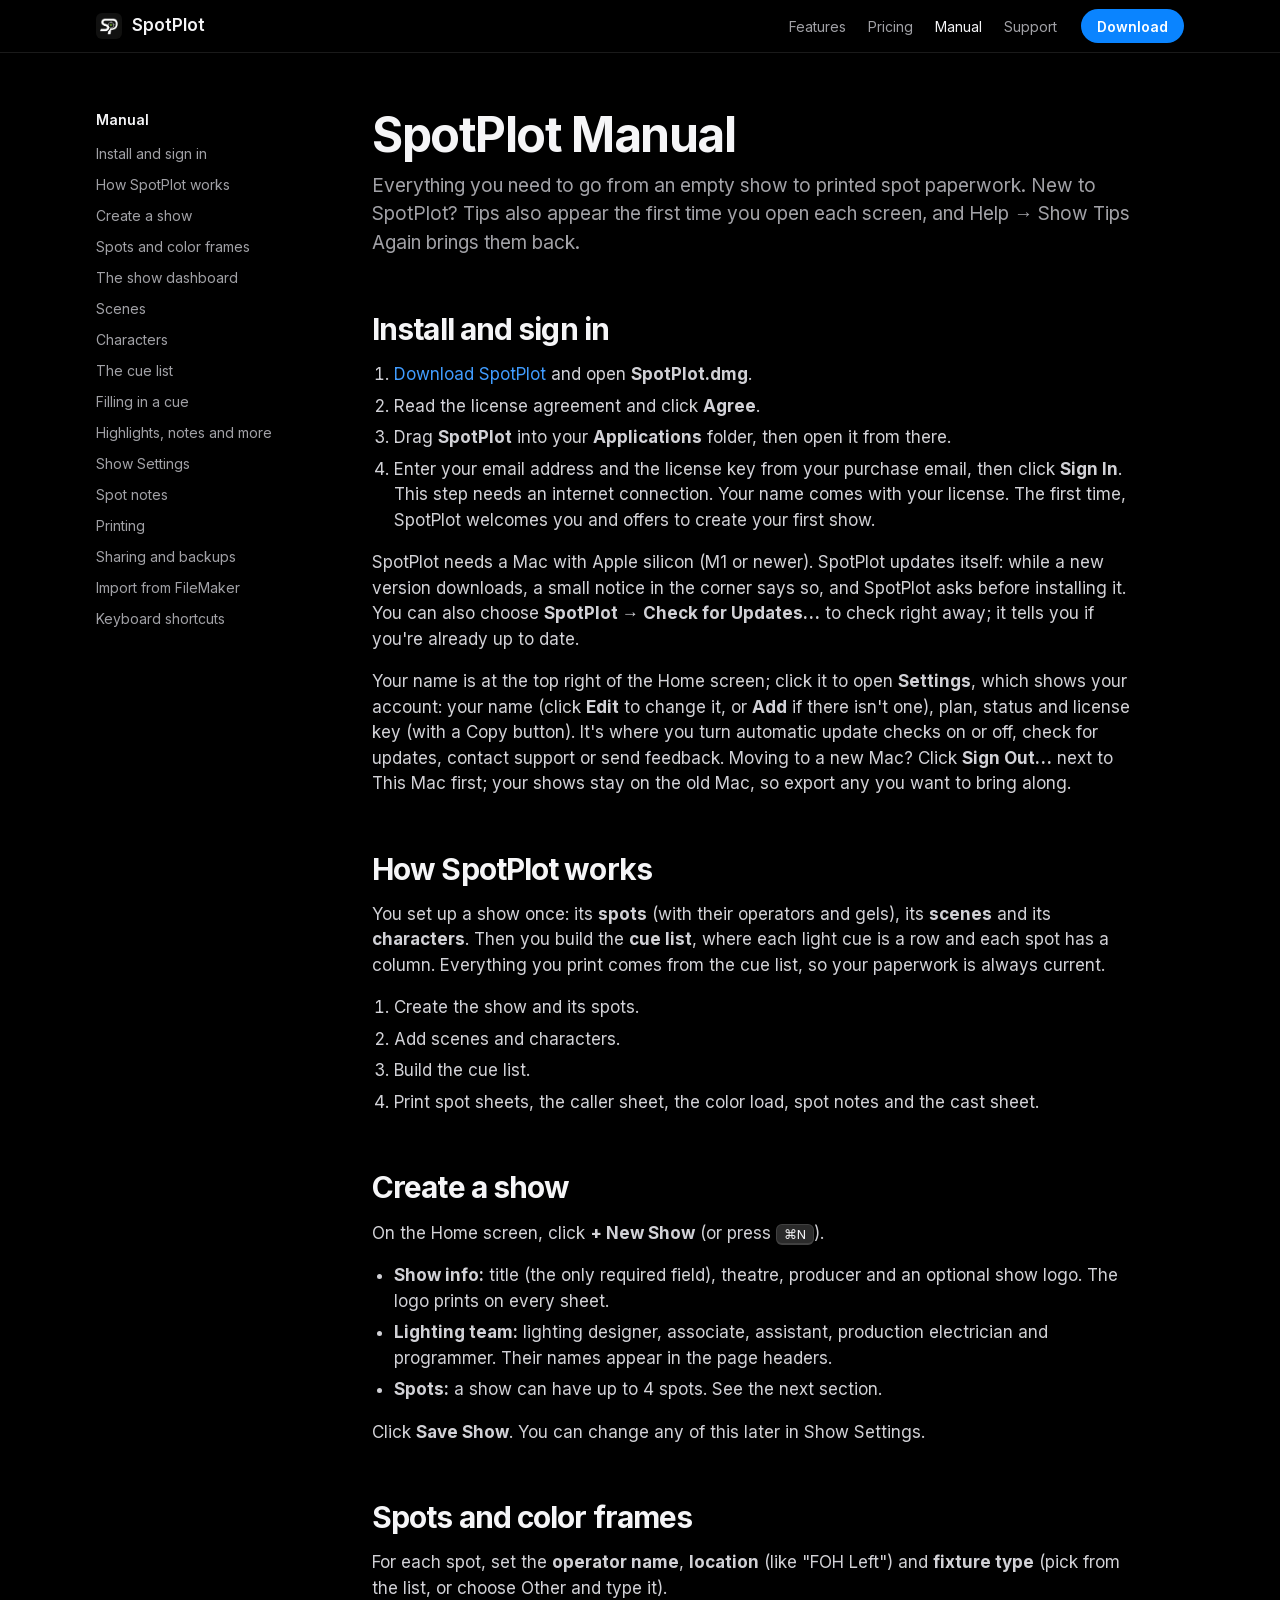
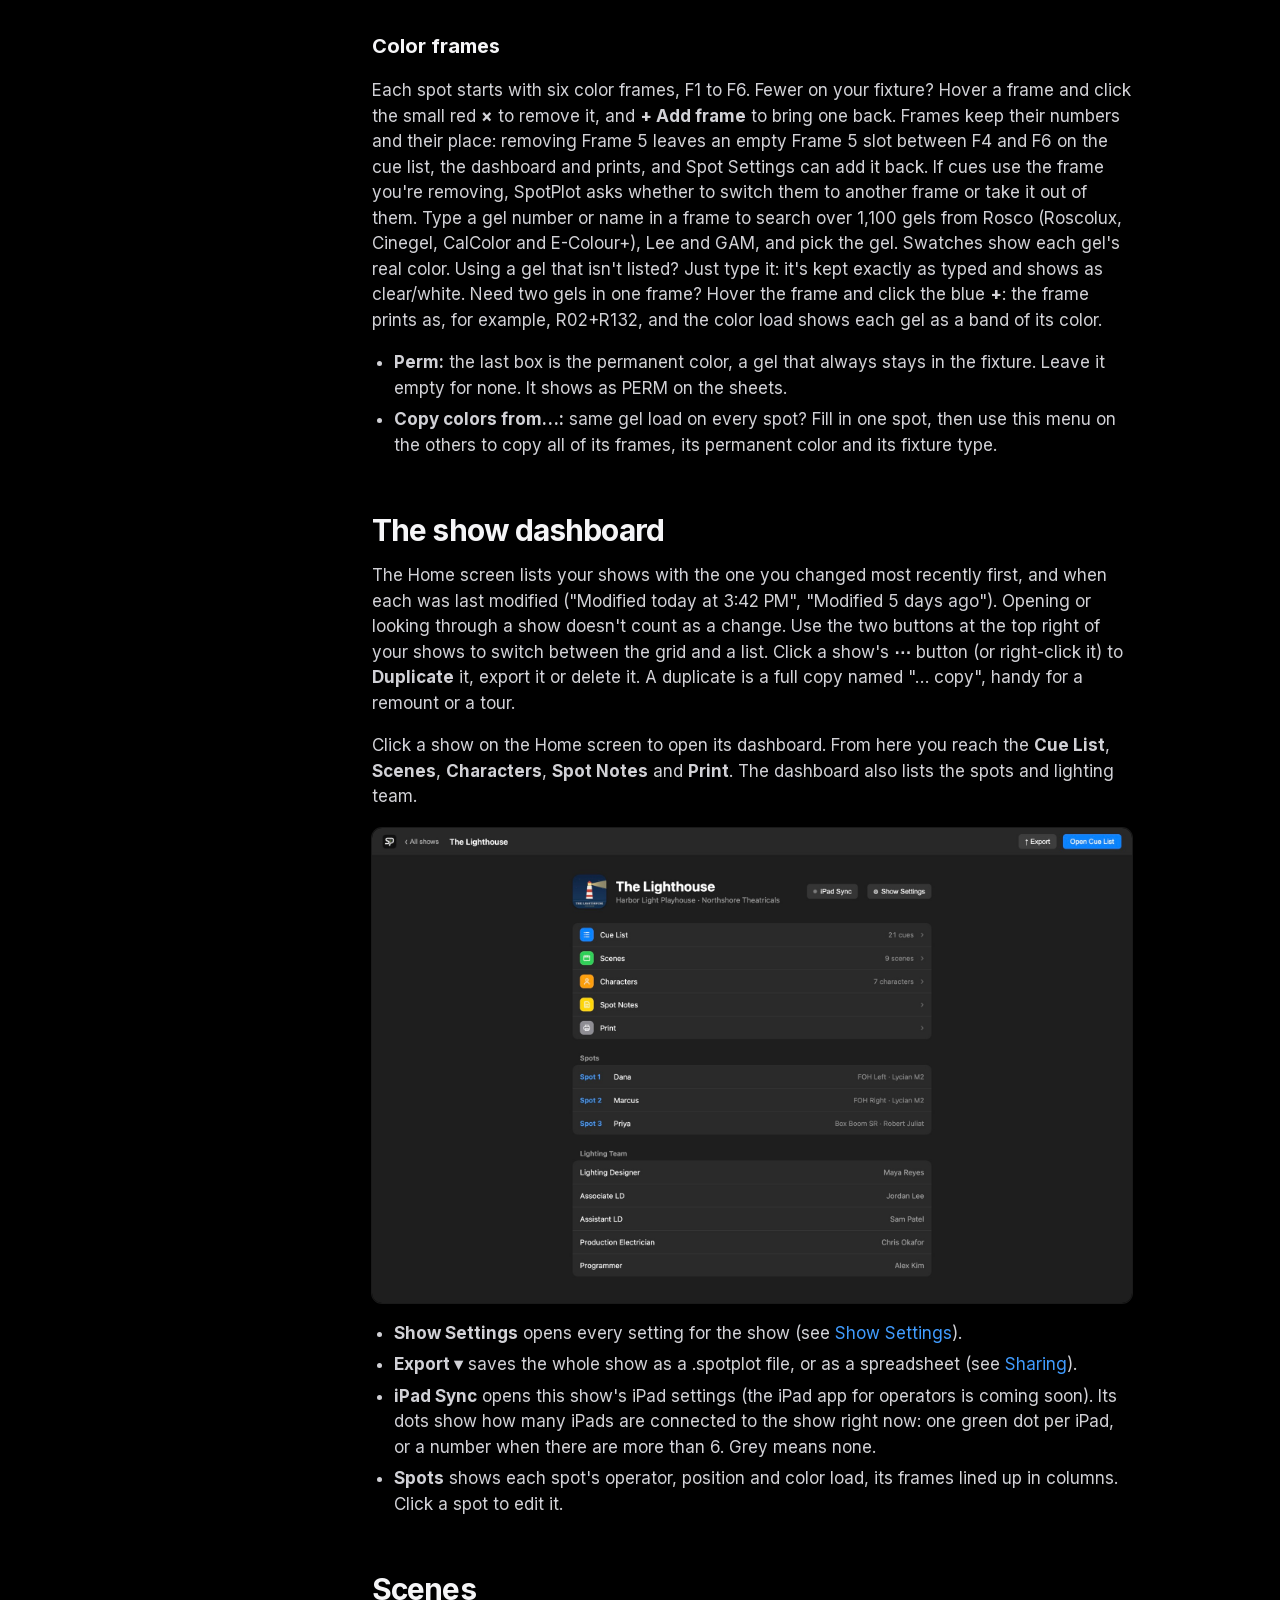
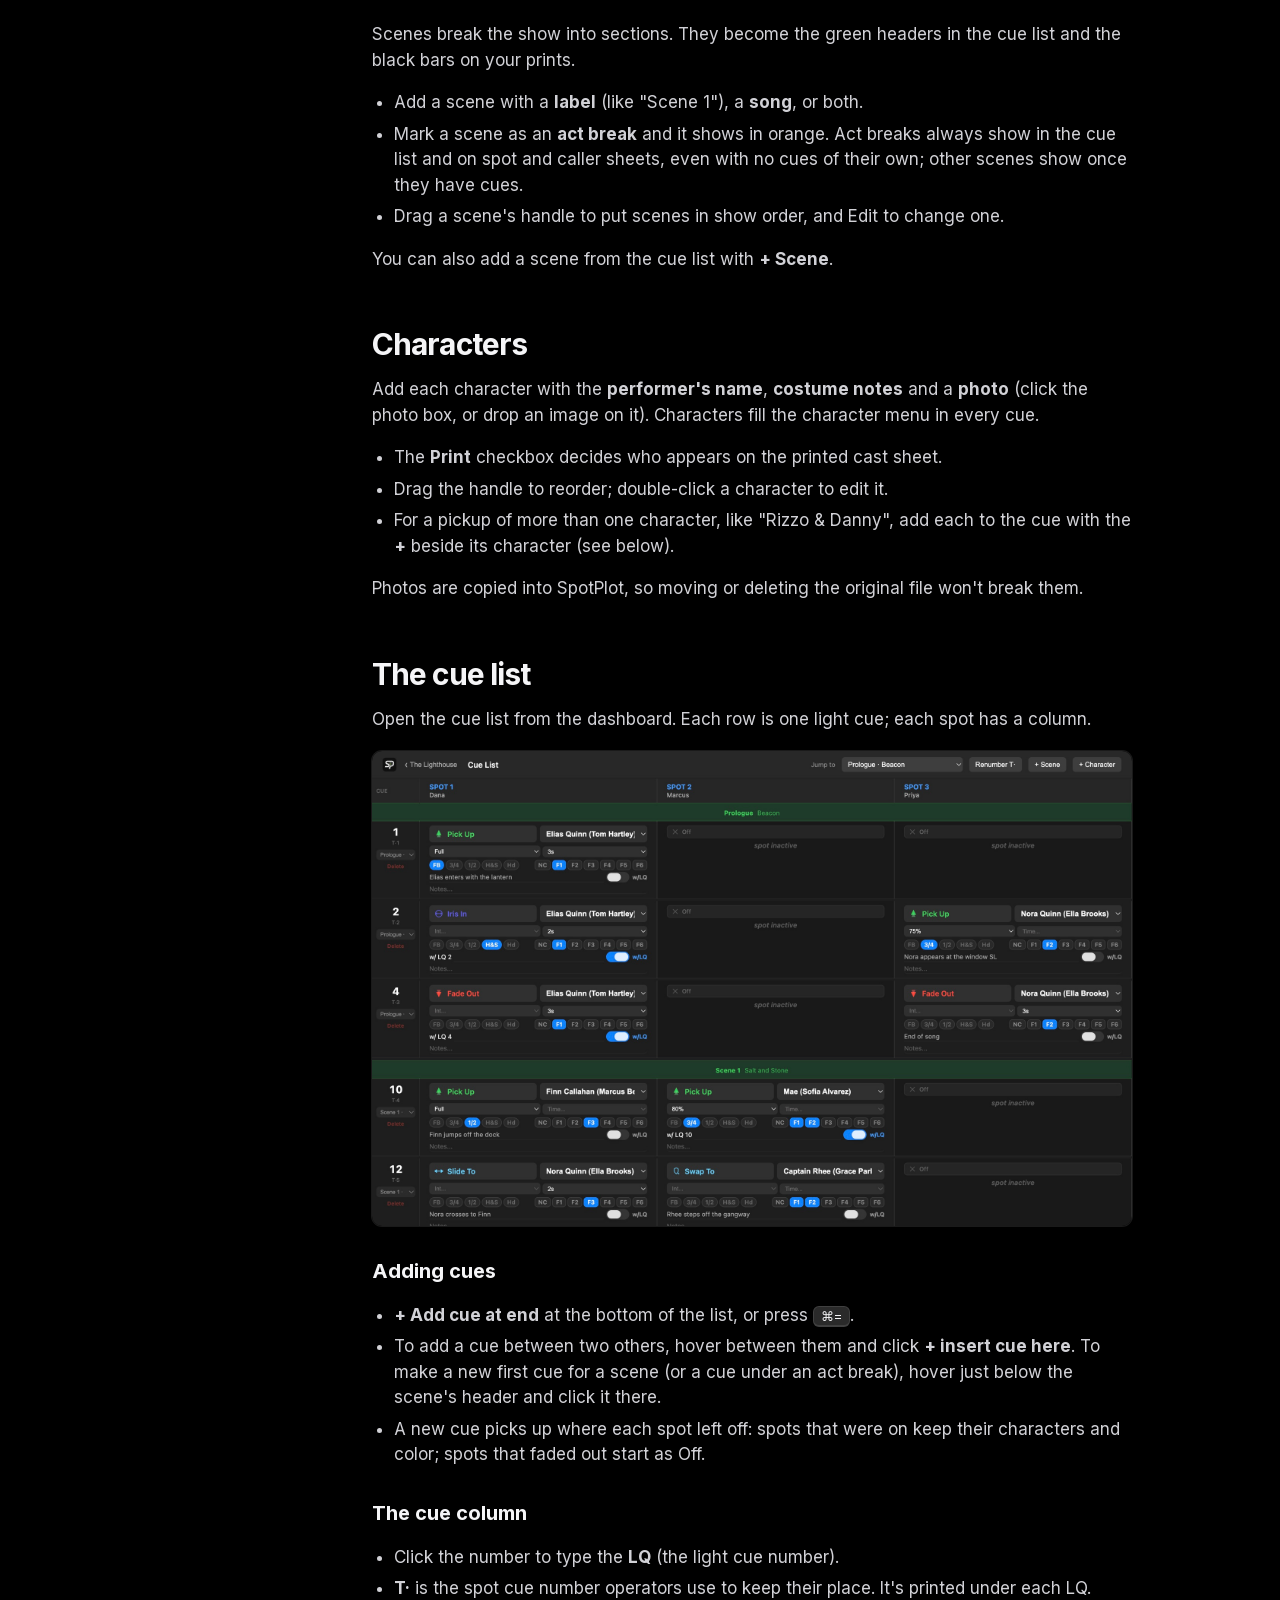
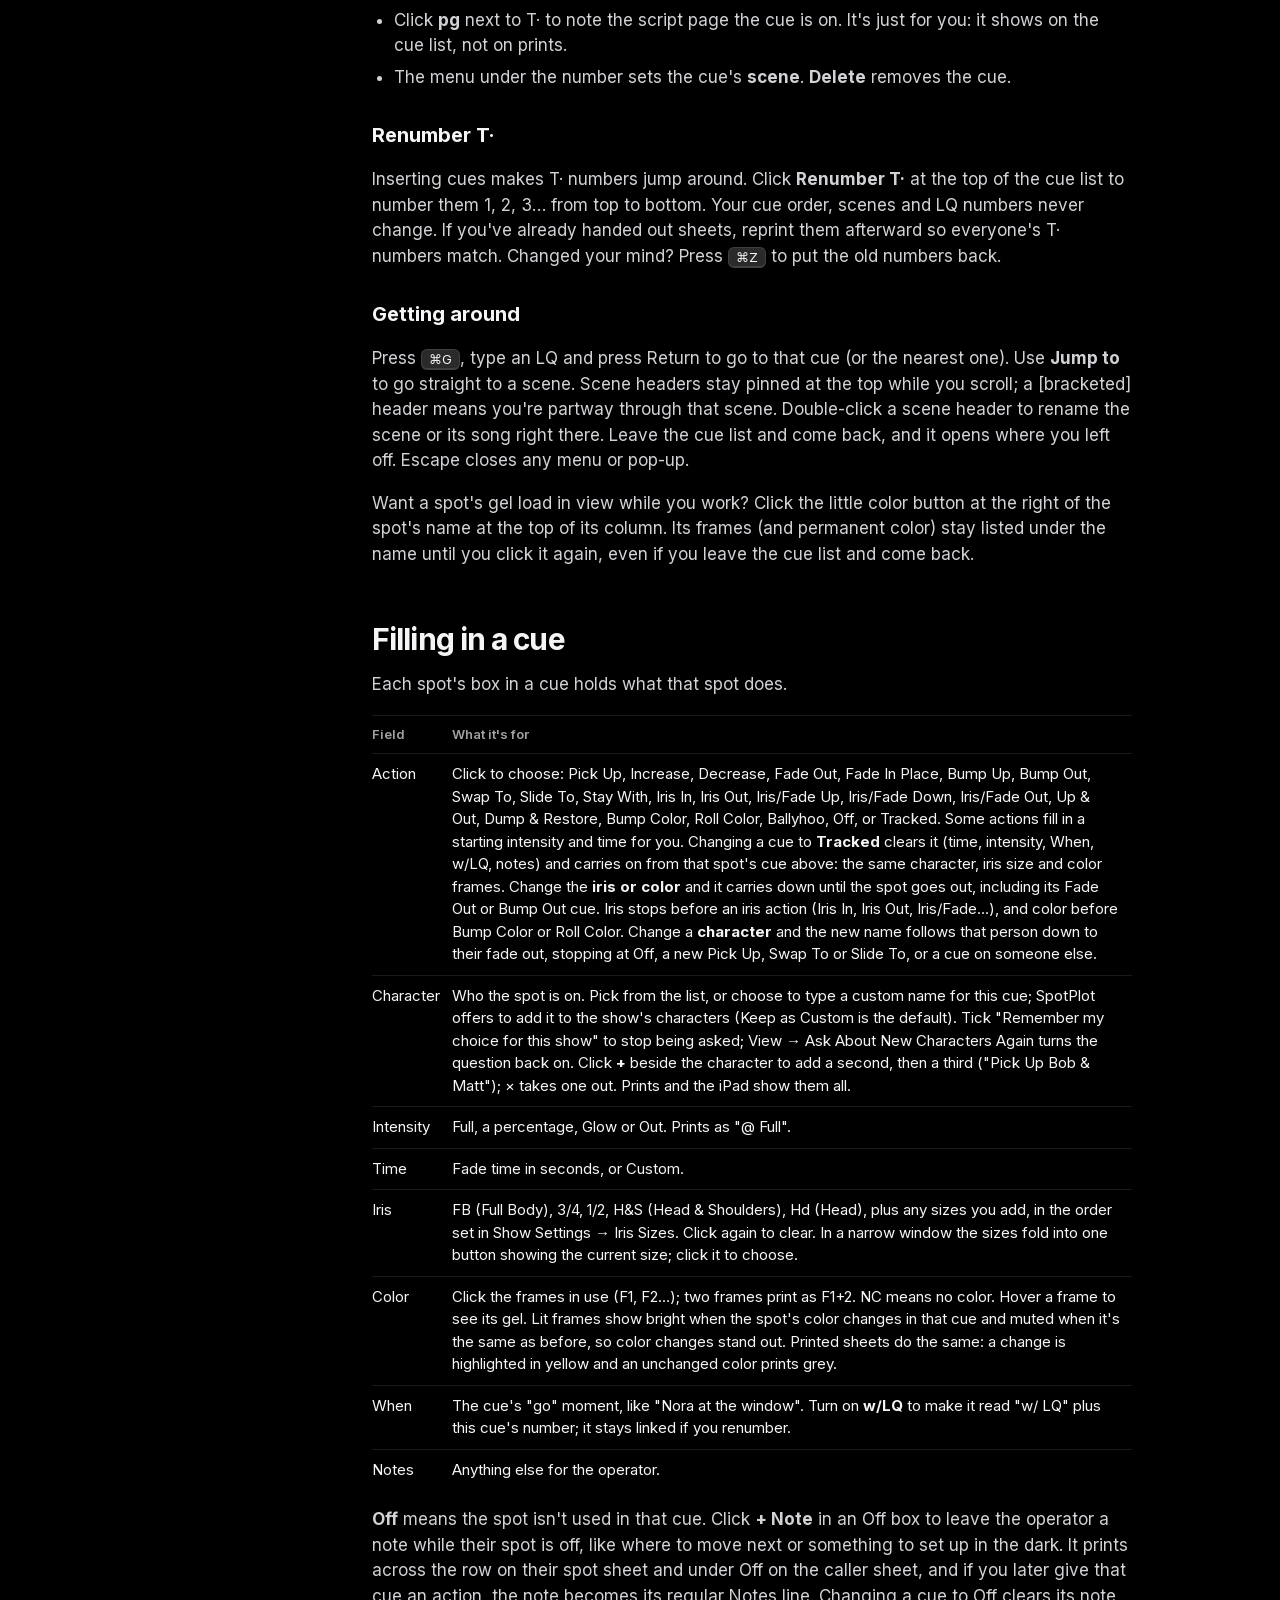
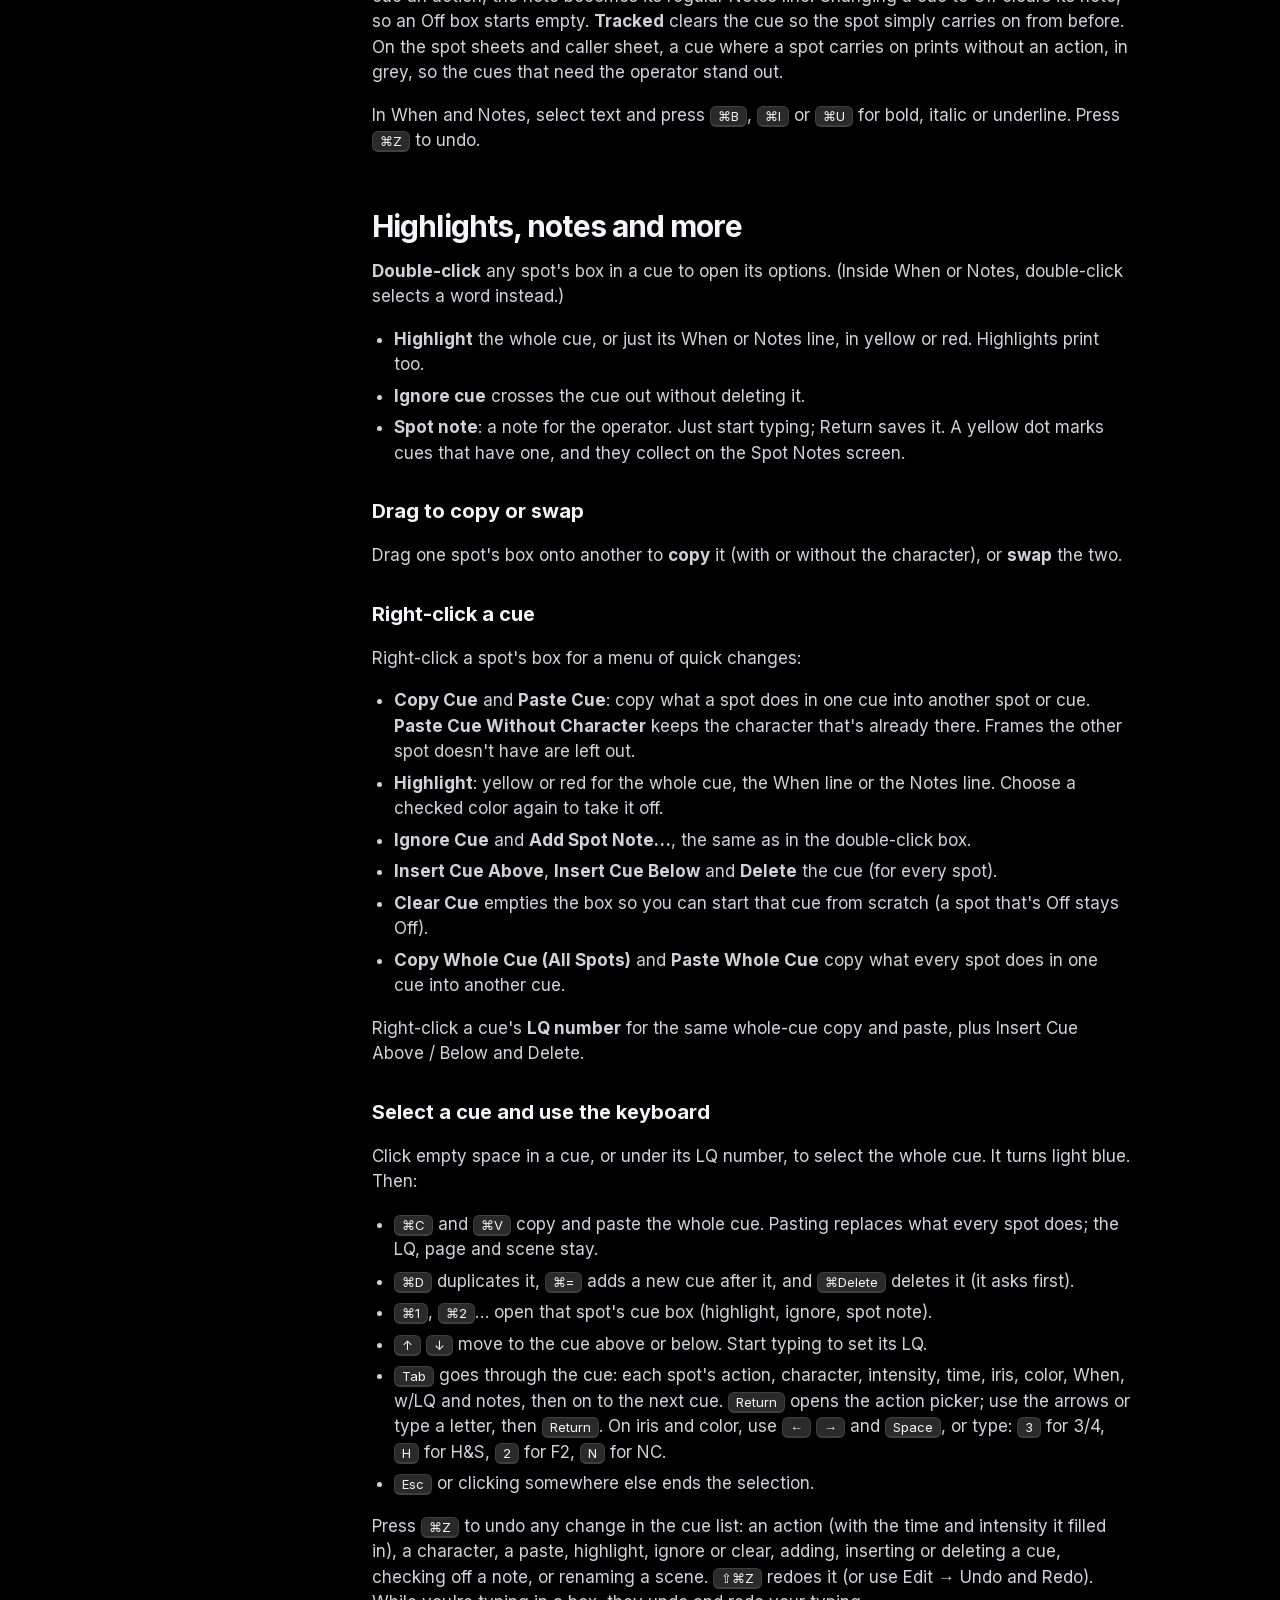
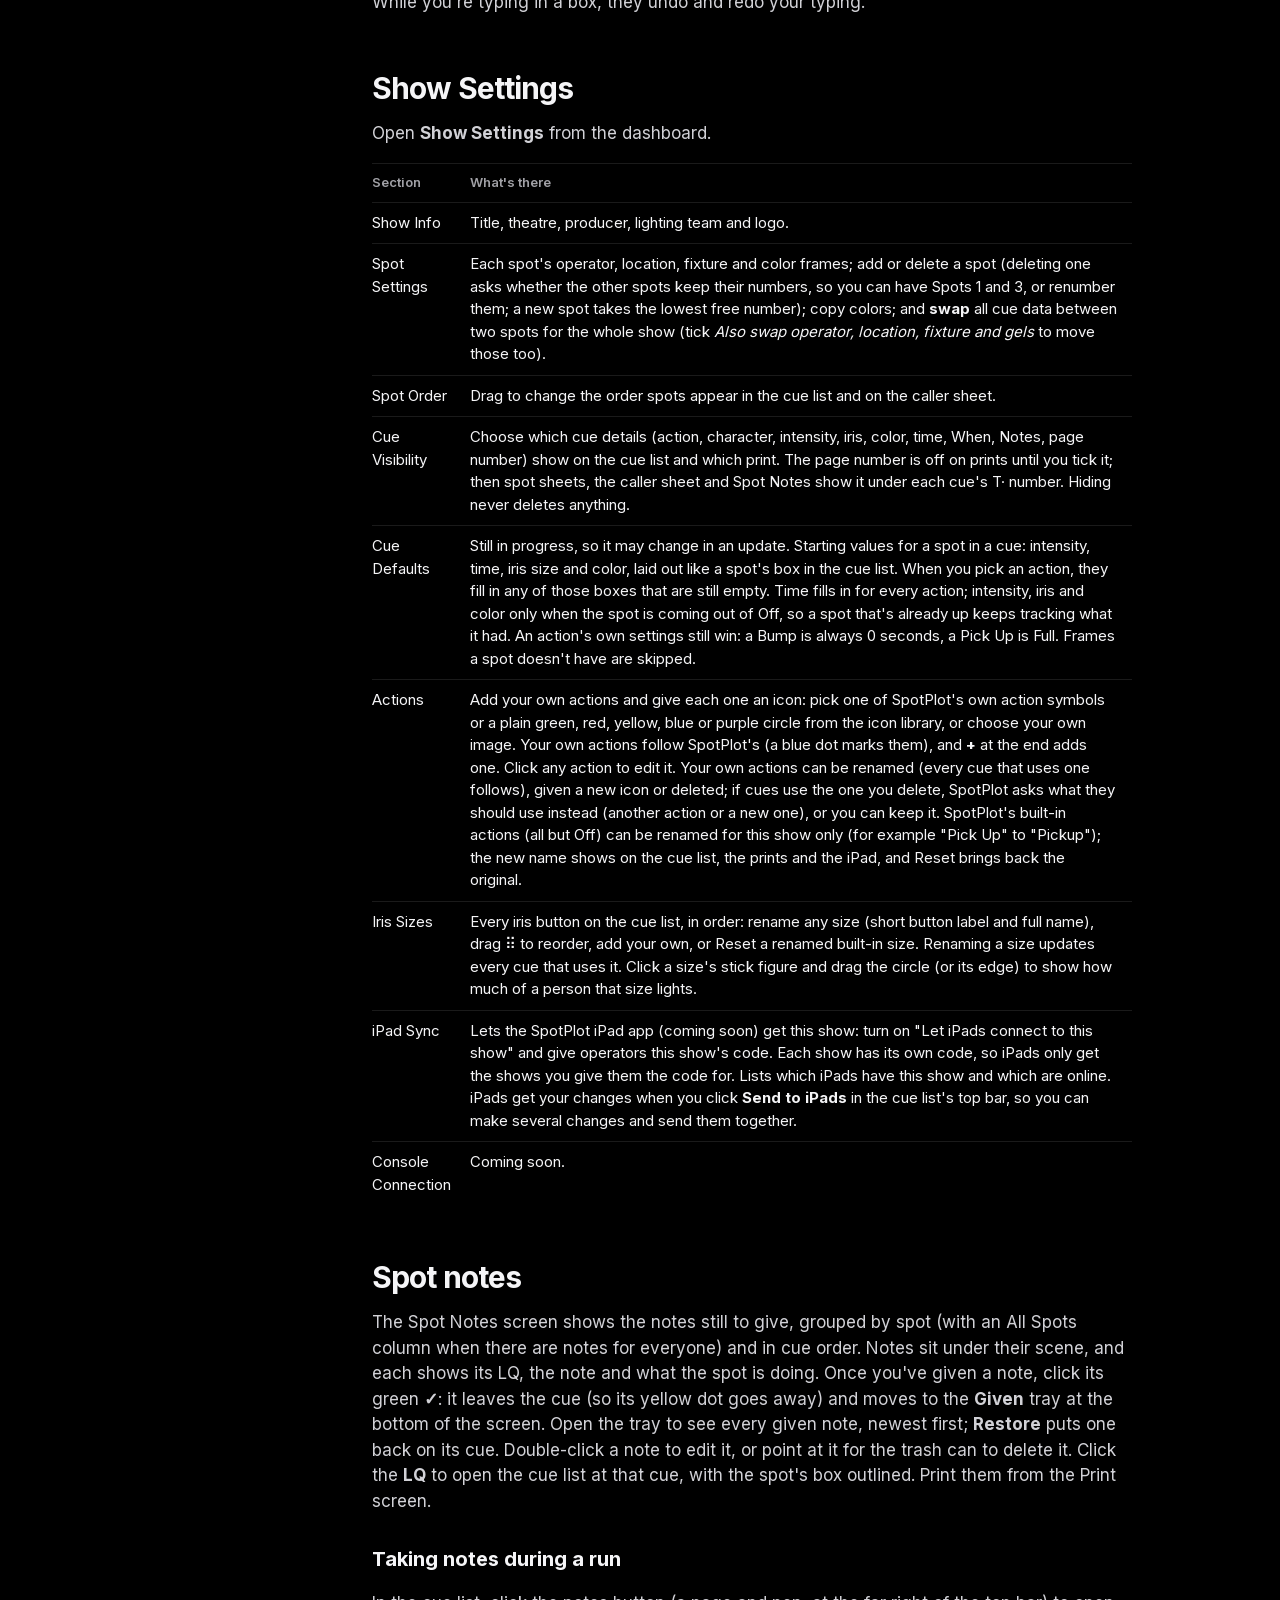
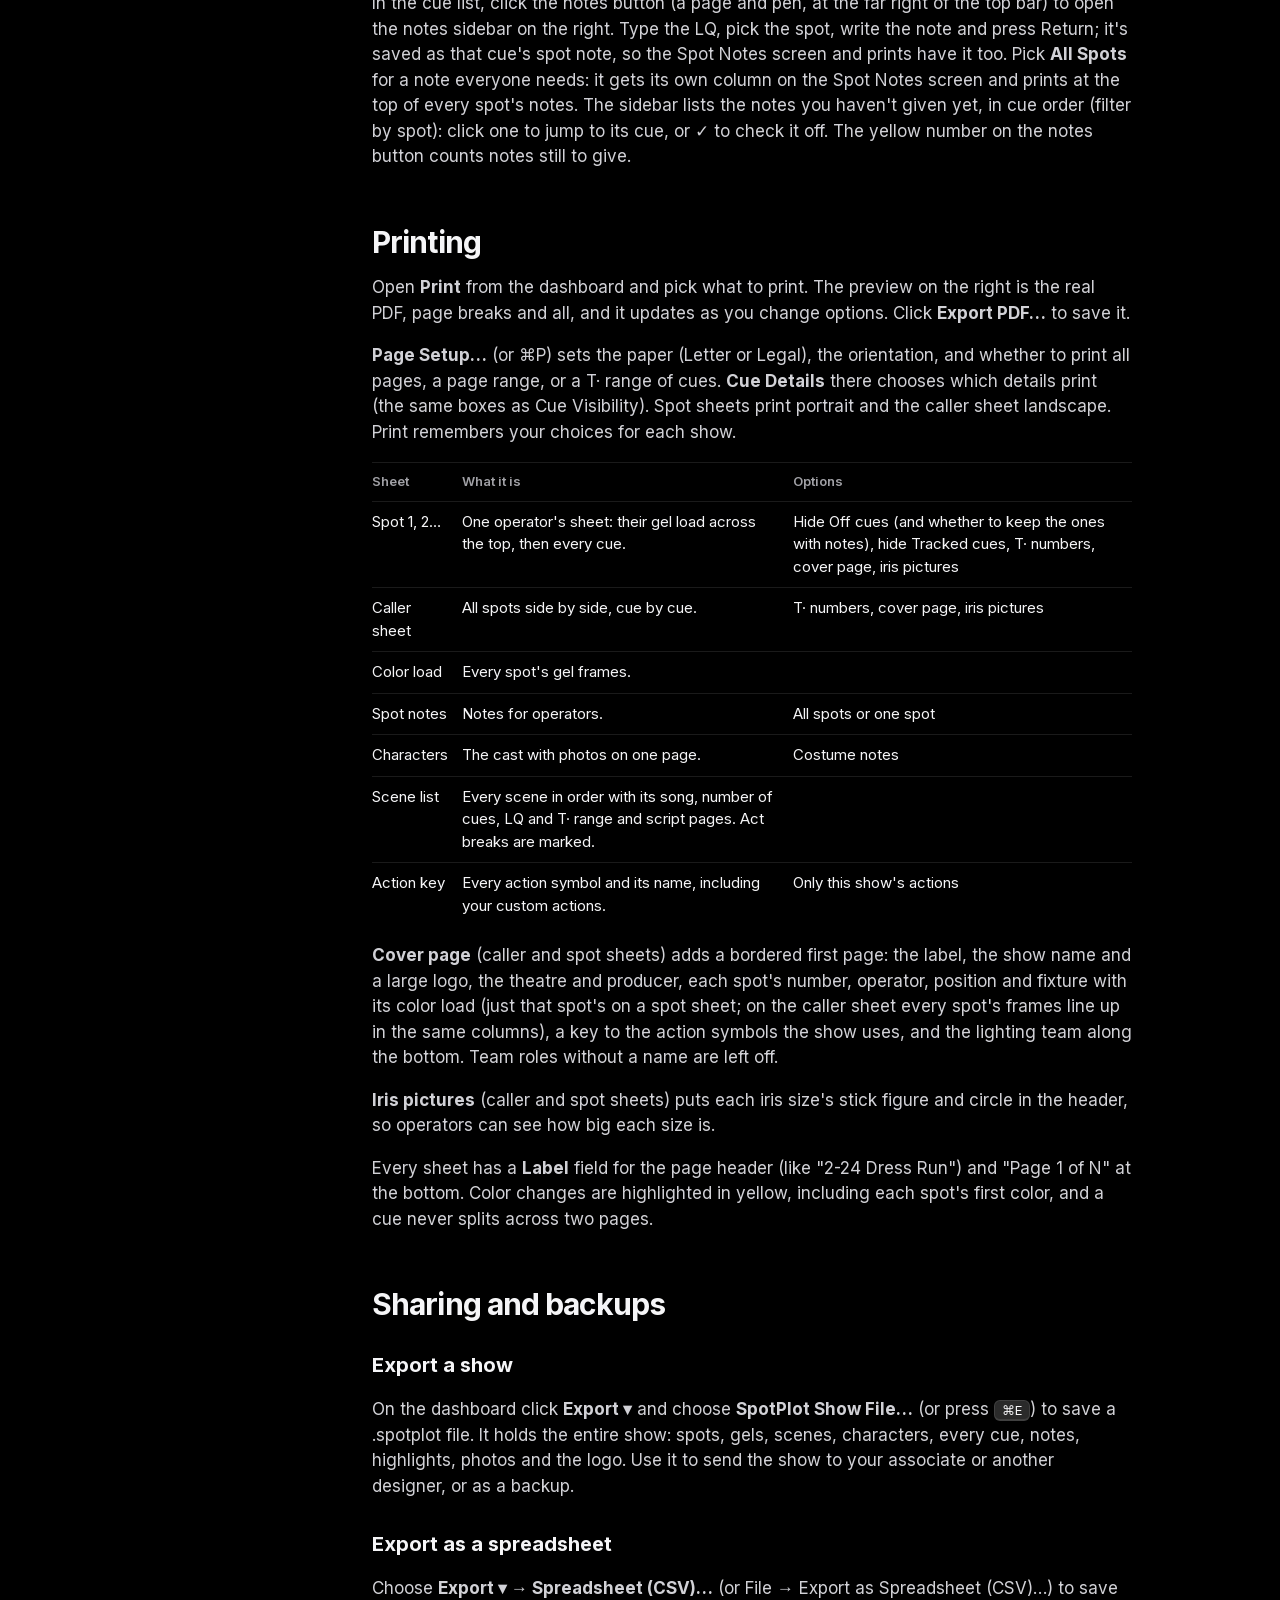
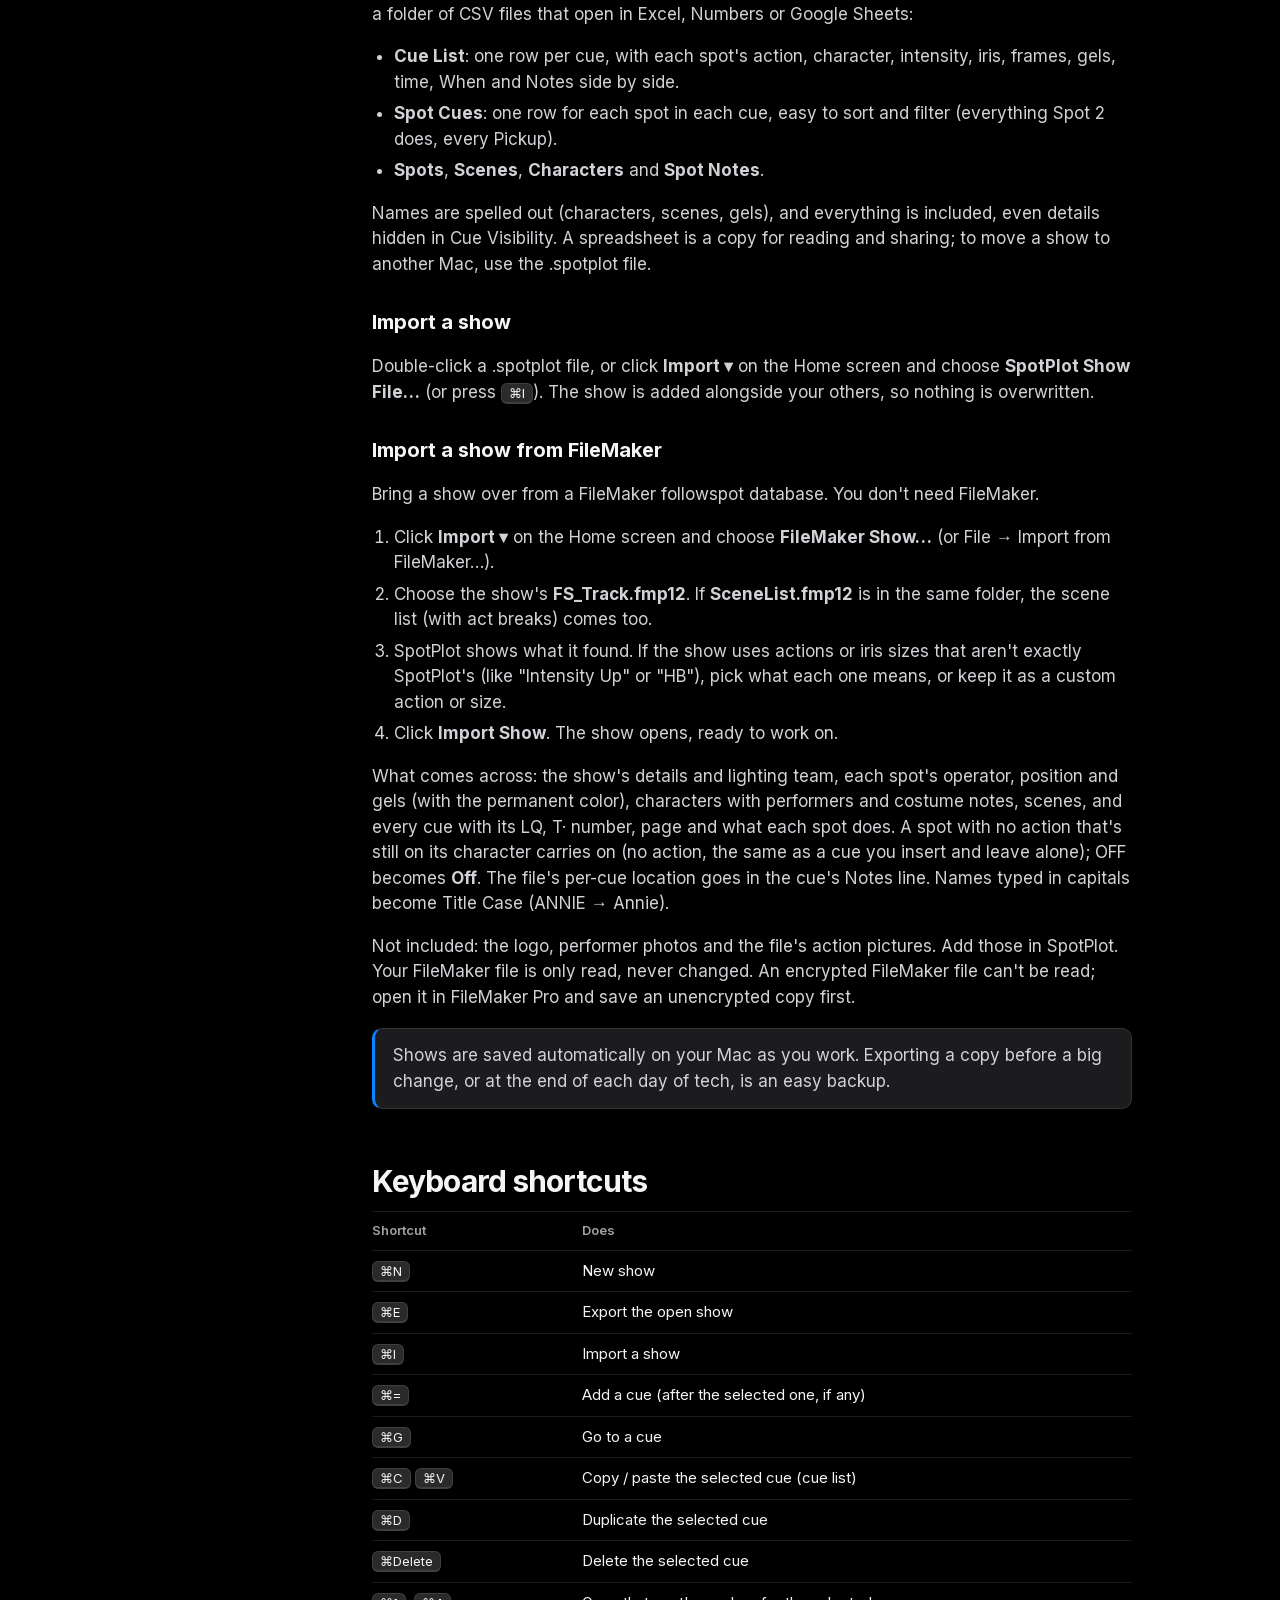
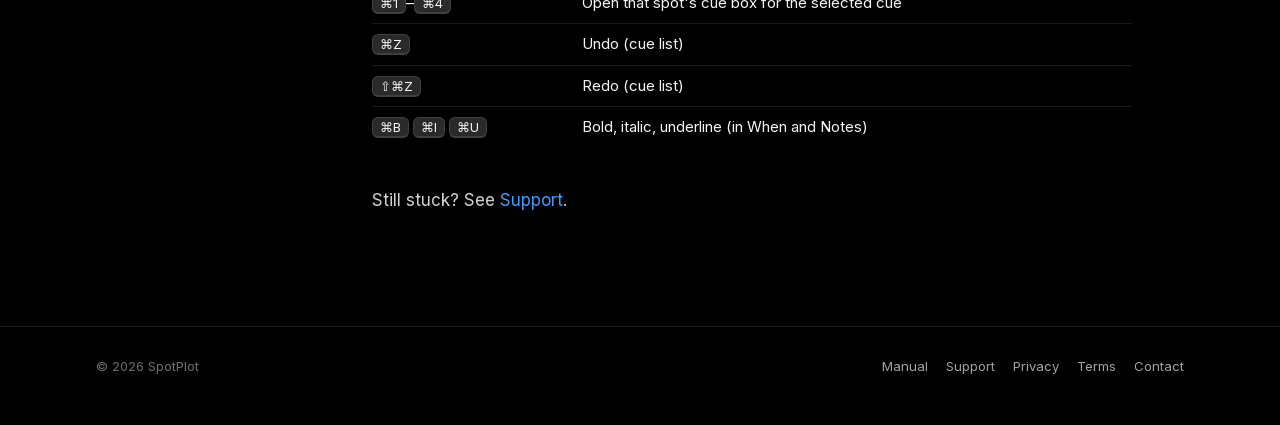
==== commit 32d80af8: "Manual: color stops before Bump Color / Roll Color" ====
--- a/manual.html
+++ b/manual.html
@@ -139,7 +139,7 @@
       <p>Each spot's box in a cue holds what that spot does.</p>
       <table>
         <tr><th>Field</th><th>What it's for</th></tr>
-        <tr><td>Action</td><td>Click to choose: Pick Up, Increase, Decrease, Fade Out, Fade In Place, Bump Up, Bump Out, Swap To, Slide To, Stay With, Iris In, Iris Out, Iris/Fade Up, Iris/Fade Down, Iris/Fade Out, Up &amp; Out, Dump &amp; Restore, Bump Color, Roll Color, Ballyhoo, Off, or Tracked. Some actions fill in a starting intensity and time for you. Changing a cue to <strong>Tracked</strong> clears it (time, intensity, When, w/LQ, notes) and carries on from that spot's cue above: the same character, iris size and color frames. Change the <strong>iris or color</strong> and it carries down until the spot goes out, including its Fade Out or Bump Out cue. Iris also stops before an iris action (Iris In, Iris Out, Iris/Fade…). Change a <strong>character</strong> and the new name follows that person down to their fade out, stopping at Off, a new Pick Up, Swap To or Slide To, or a cue on someone else.</td></tr>
+        <tr><td>Action</td><td>Click to choose: Pick Up, Increase, Decrease, Fade Out, Fade In Place, Bump Up, Bump Out, Swap To, Slide To, Stay With, Iris In, Iris Out, Iris/Fade Up, Iris/Fade Down, Iris/Fade Out, Up &amp; Out, Dump &amp; Restore, Bump Color, Roll Color, Ballyhoo, Off, or Tracked. Some actions fill in a starting intensity and time for you. Changing a cue to <strong>Tracked</strong> clears it (time, intensity, When, w/LQ, notes) and carries on from that spot's cue above: the same character, iris size and color frames. Change the <strong>iris or color</strong> and it carries down until the spot goes out, including its Fade Out or Bump Out cue. Iris stops before an iris action (Iris In, Iris Out, Iris/Fade…), and color before Bump Color or Roll Color. Change a <strong>character</strong> and the new name follows that person down to their fade out, stopping at Off, a new Pick Up, Swap To or Slide To, or a cue on someone else.</td></tr>
         <tr><td>Character</td><td>Who the spot is on. Pick from the list, or choose to type a custom name for this cue; SpotPlot offers to add it to the show's characters (Keep as Custom is the default). Tick "Remember my choice for this show" to stop being asked; View → Ask About New Characters Again turns the question back on. Click <strong>+</strong> beside the character to add a second, then a third ("Pick Up Bob &amp; Matt"); × takes one out. Prints and the iPad show them all.</td></tr>
         <tr><td>Intensity</td><td>Full, a percentage, Glow or Out. Prints as "@ Full".</td></tr>
         <tr><td>Time</td><td>Fade time in seconds, or Custom.</td></tr>
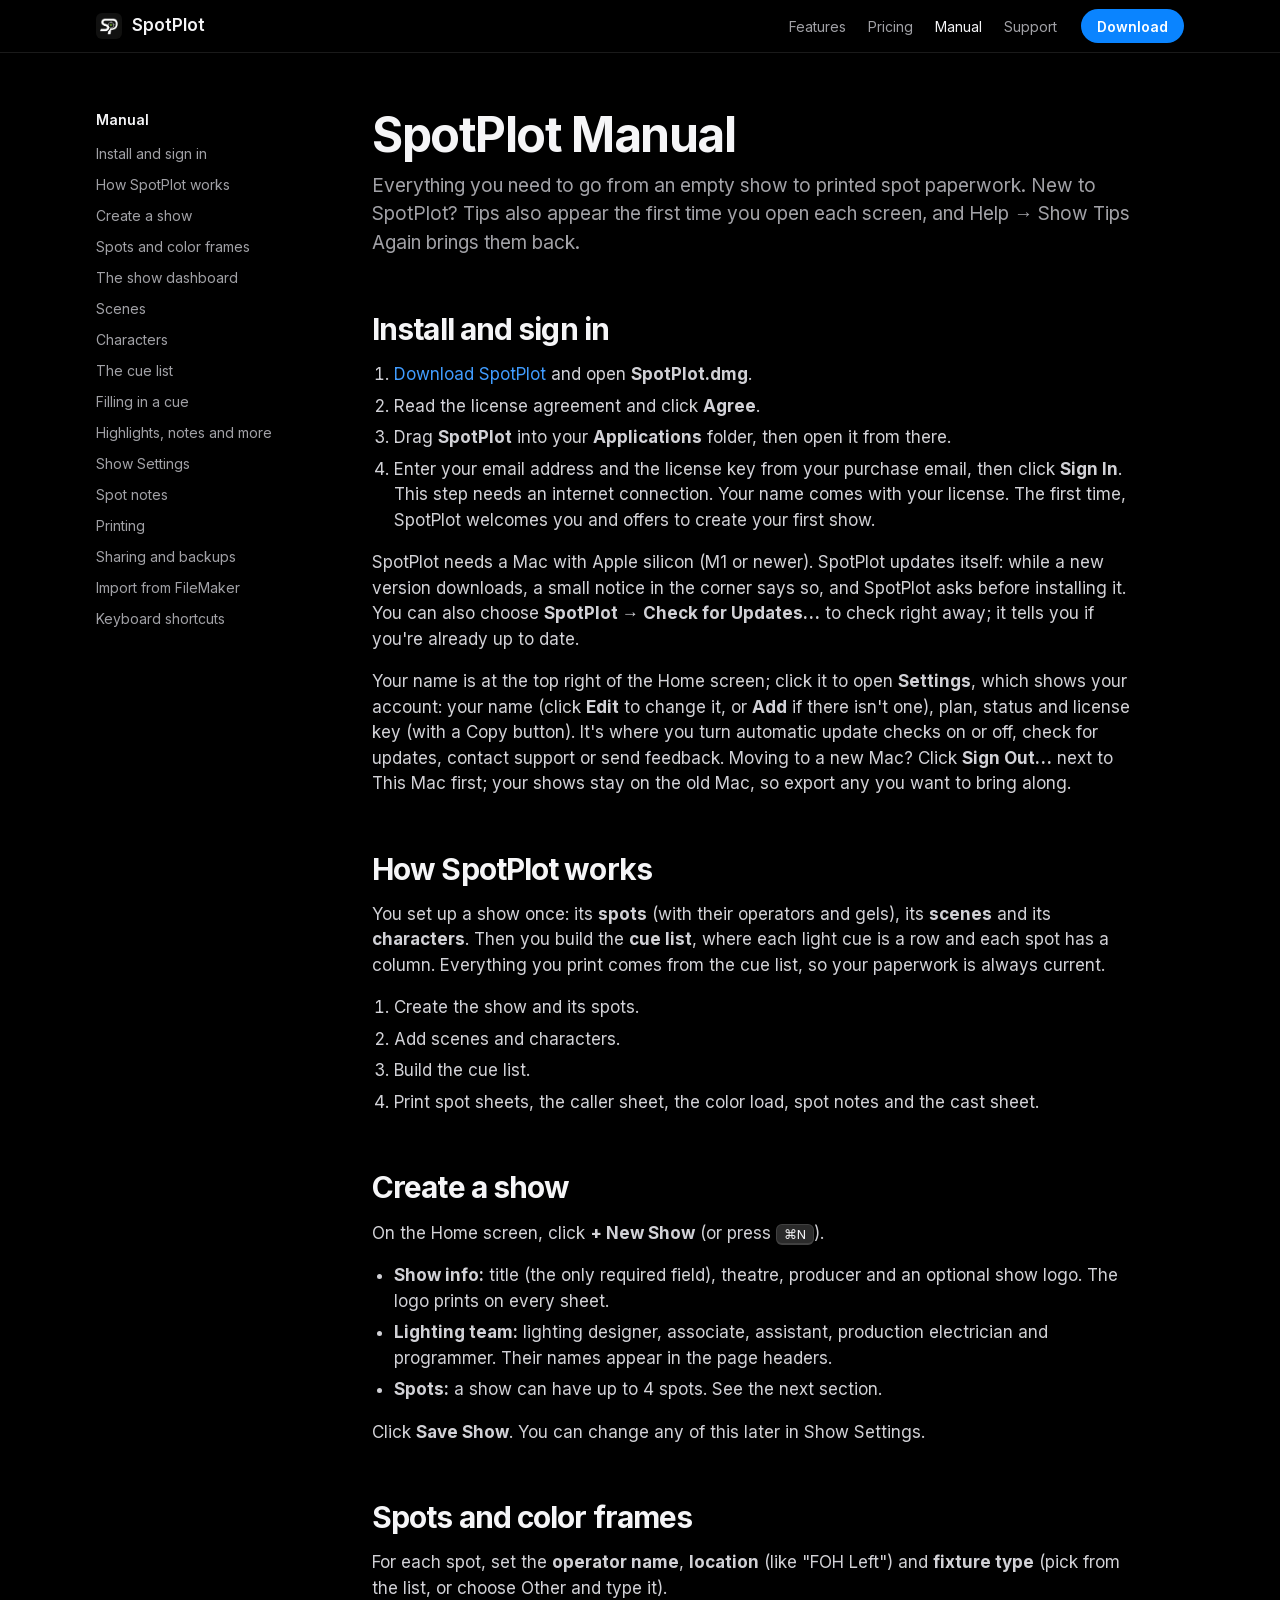
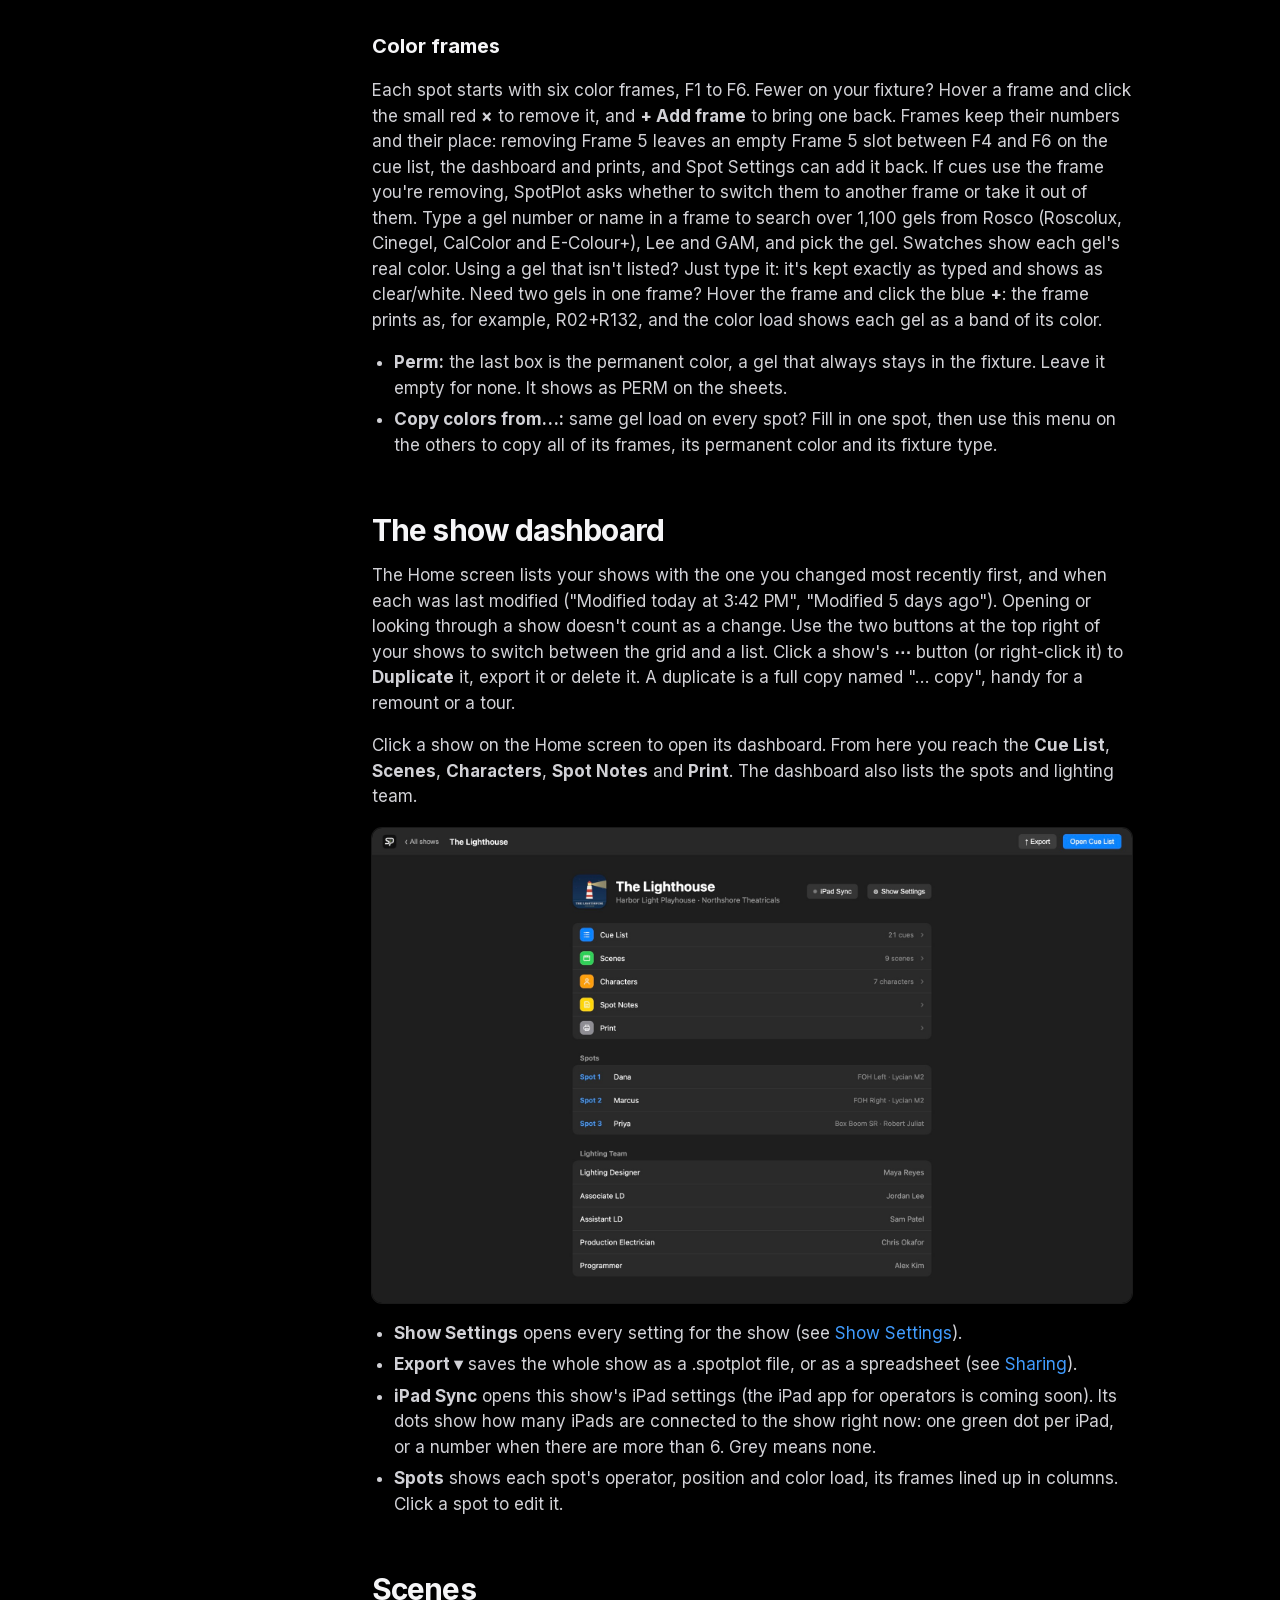
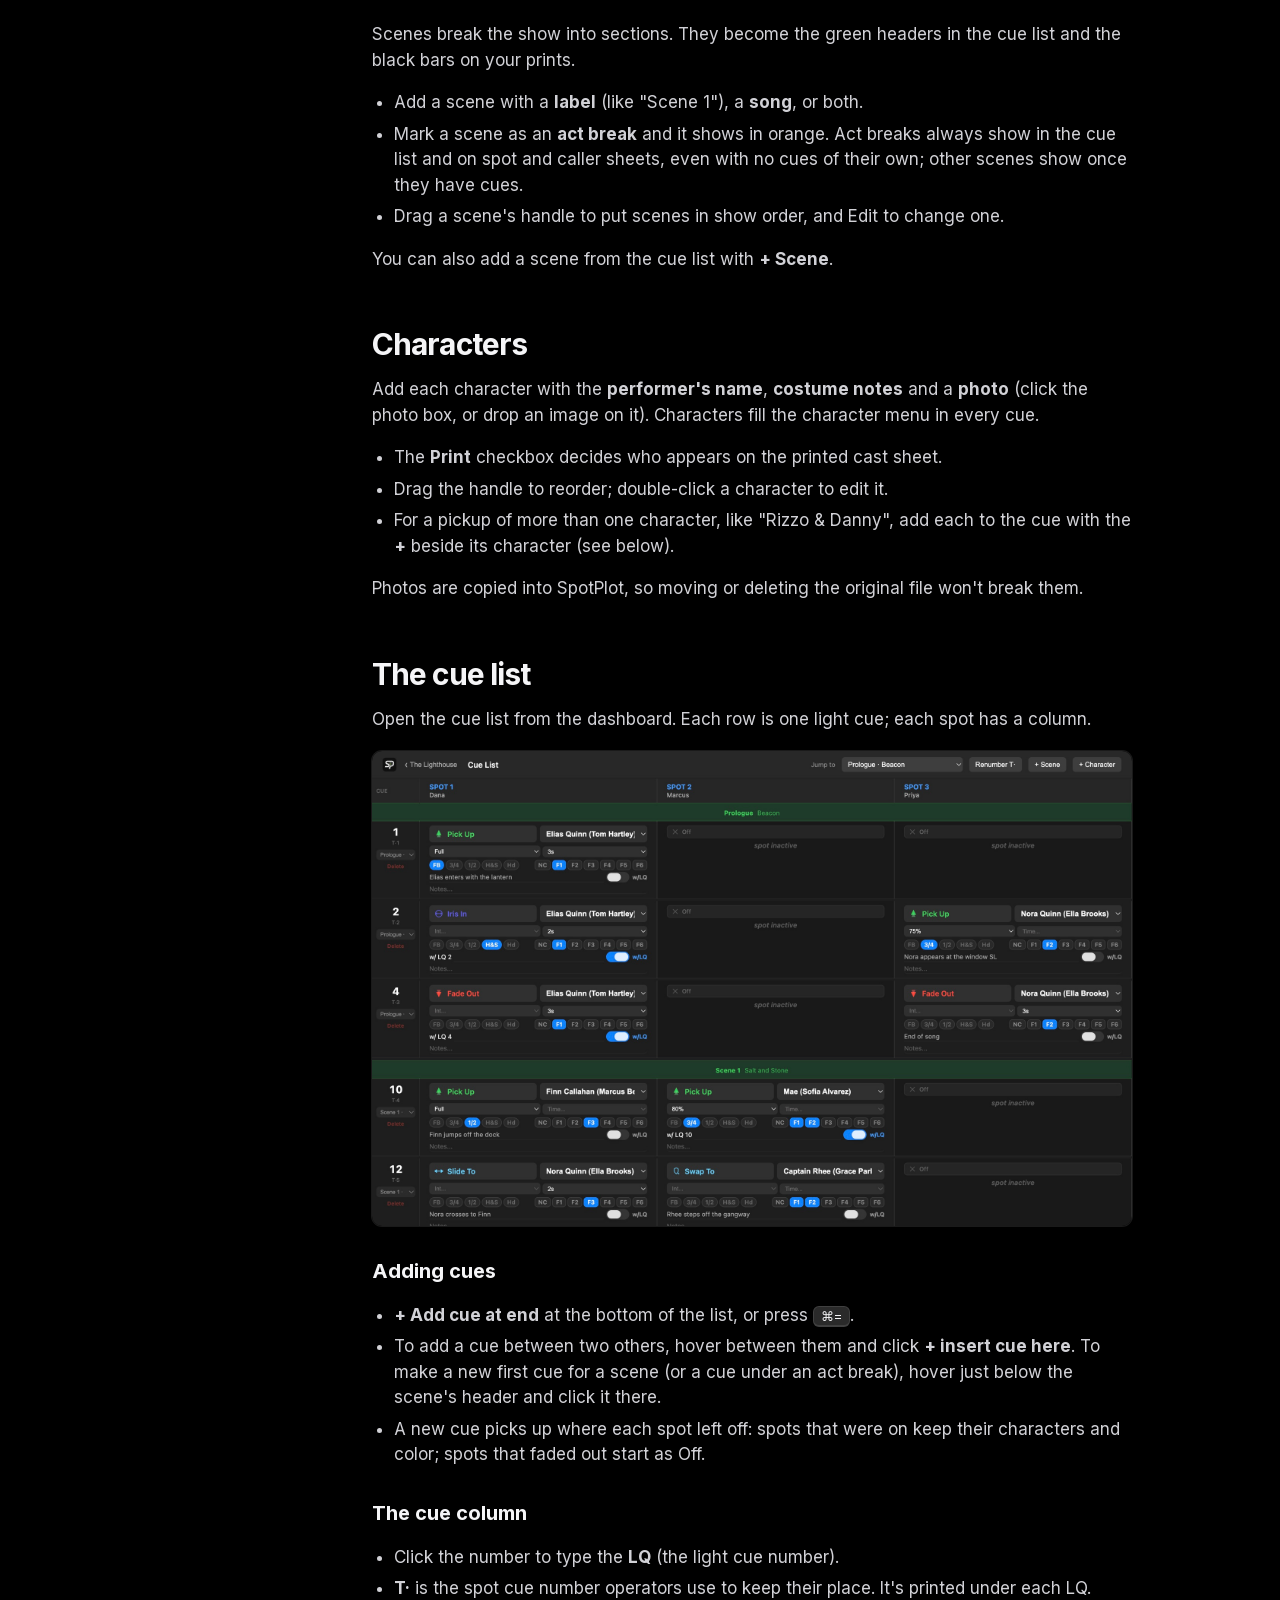
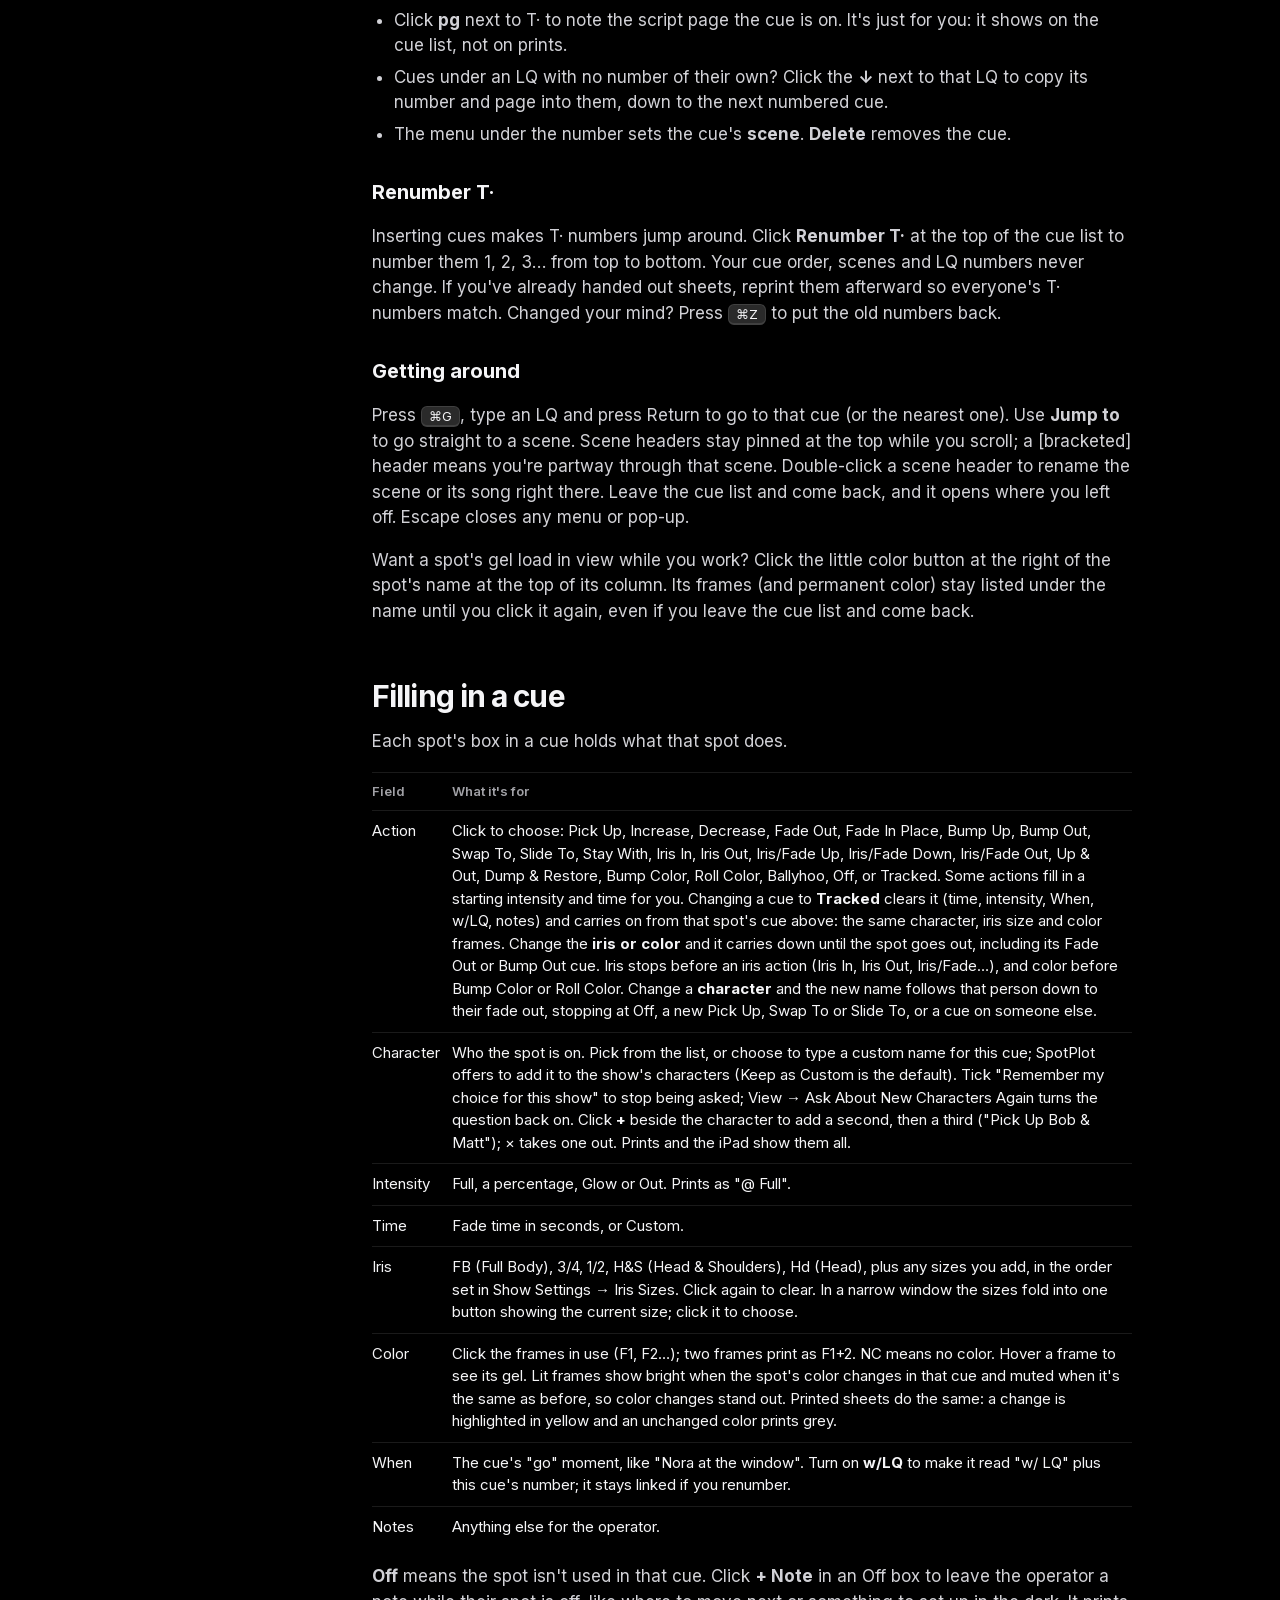
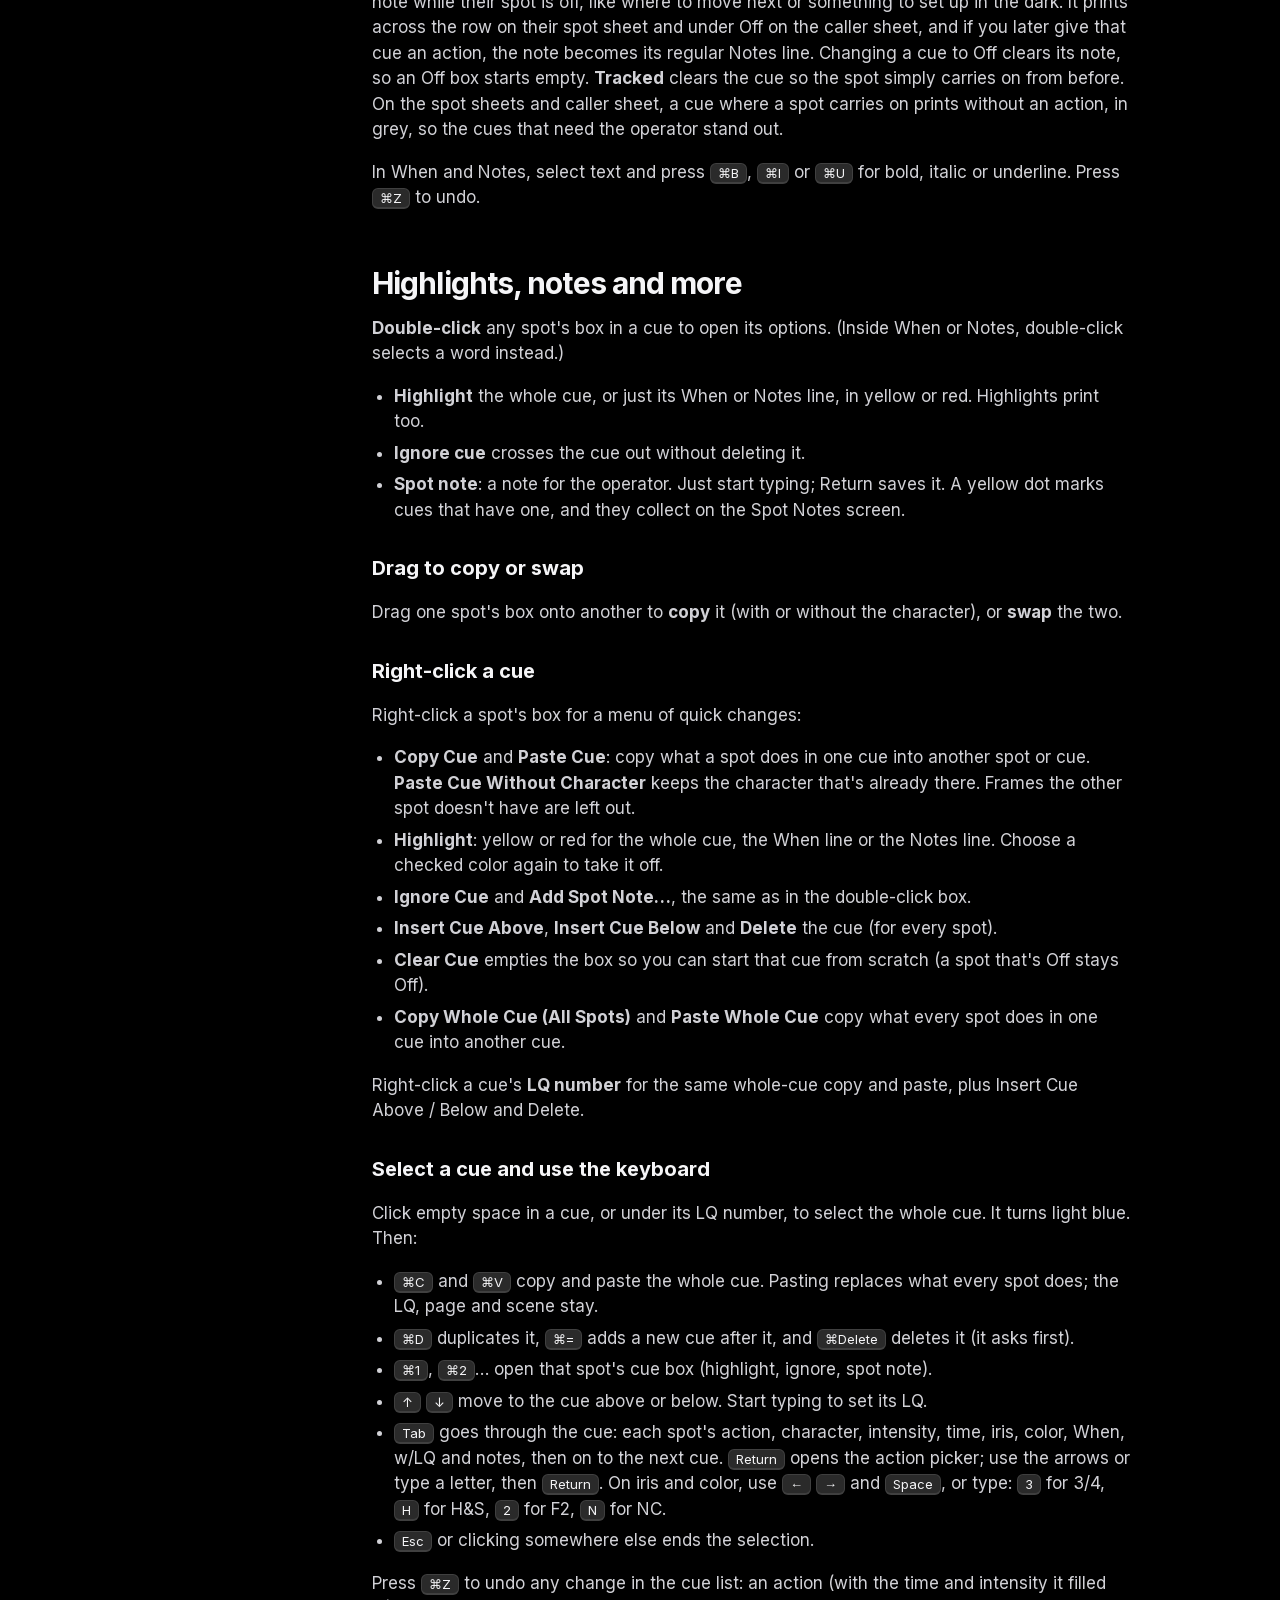
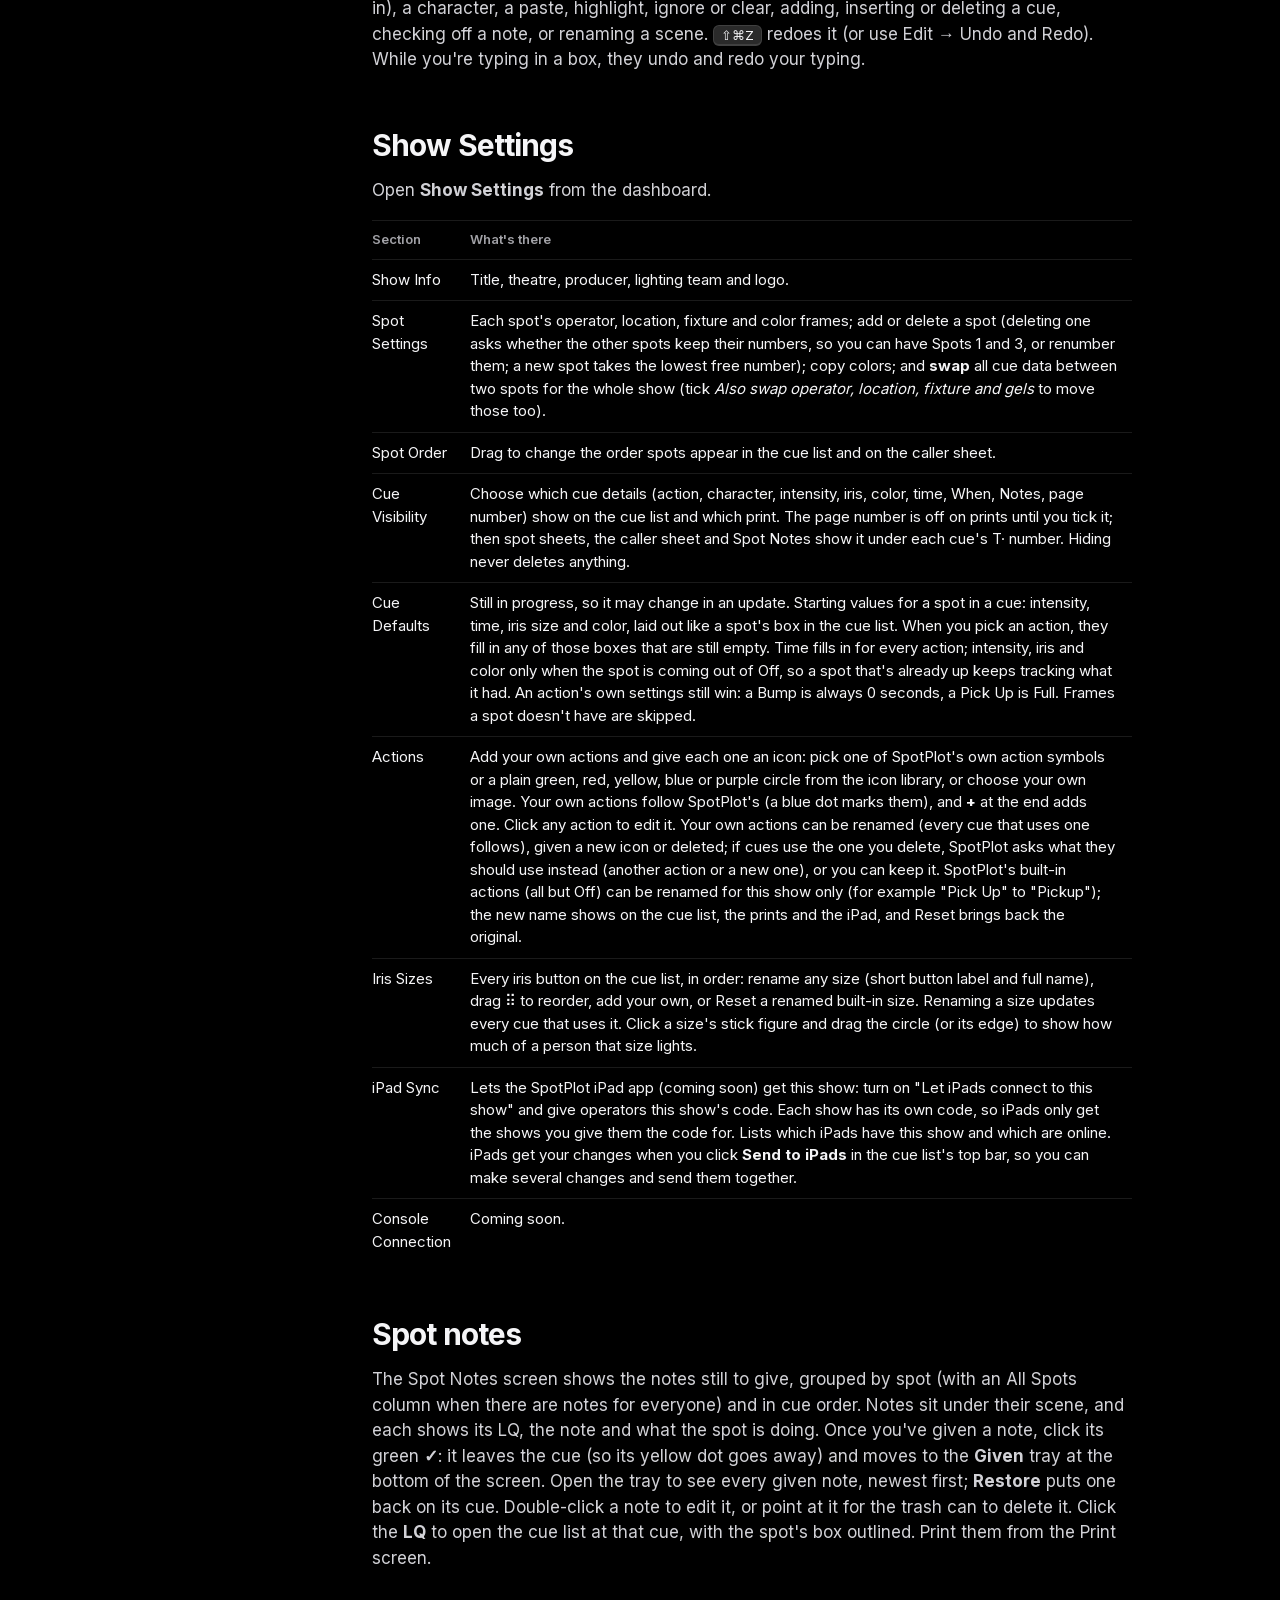
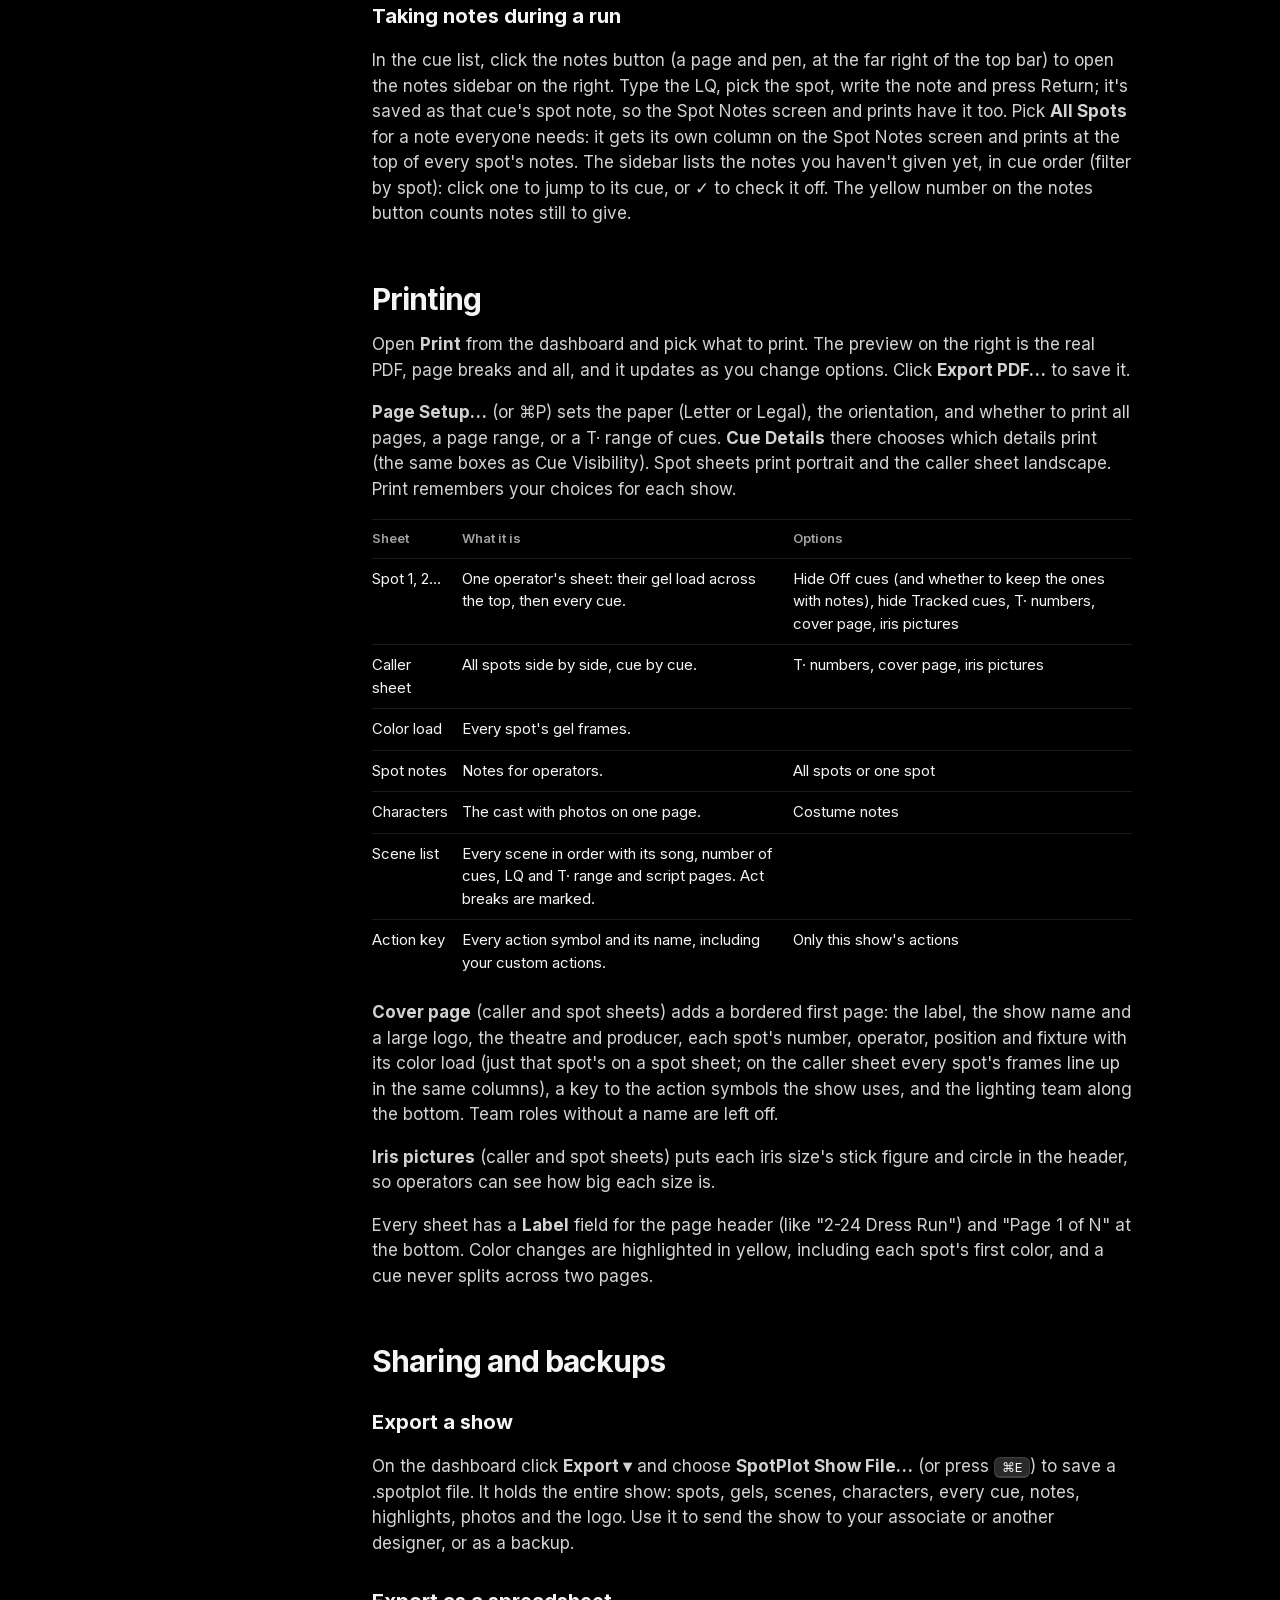
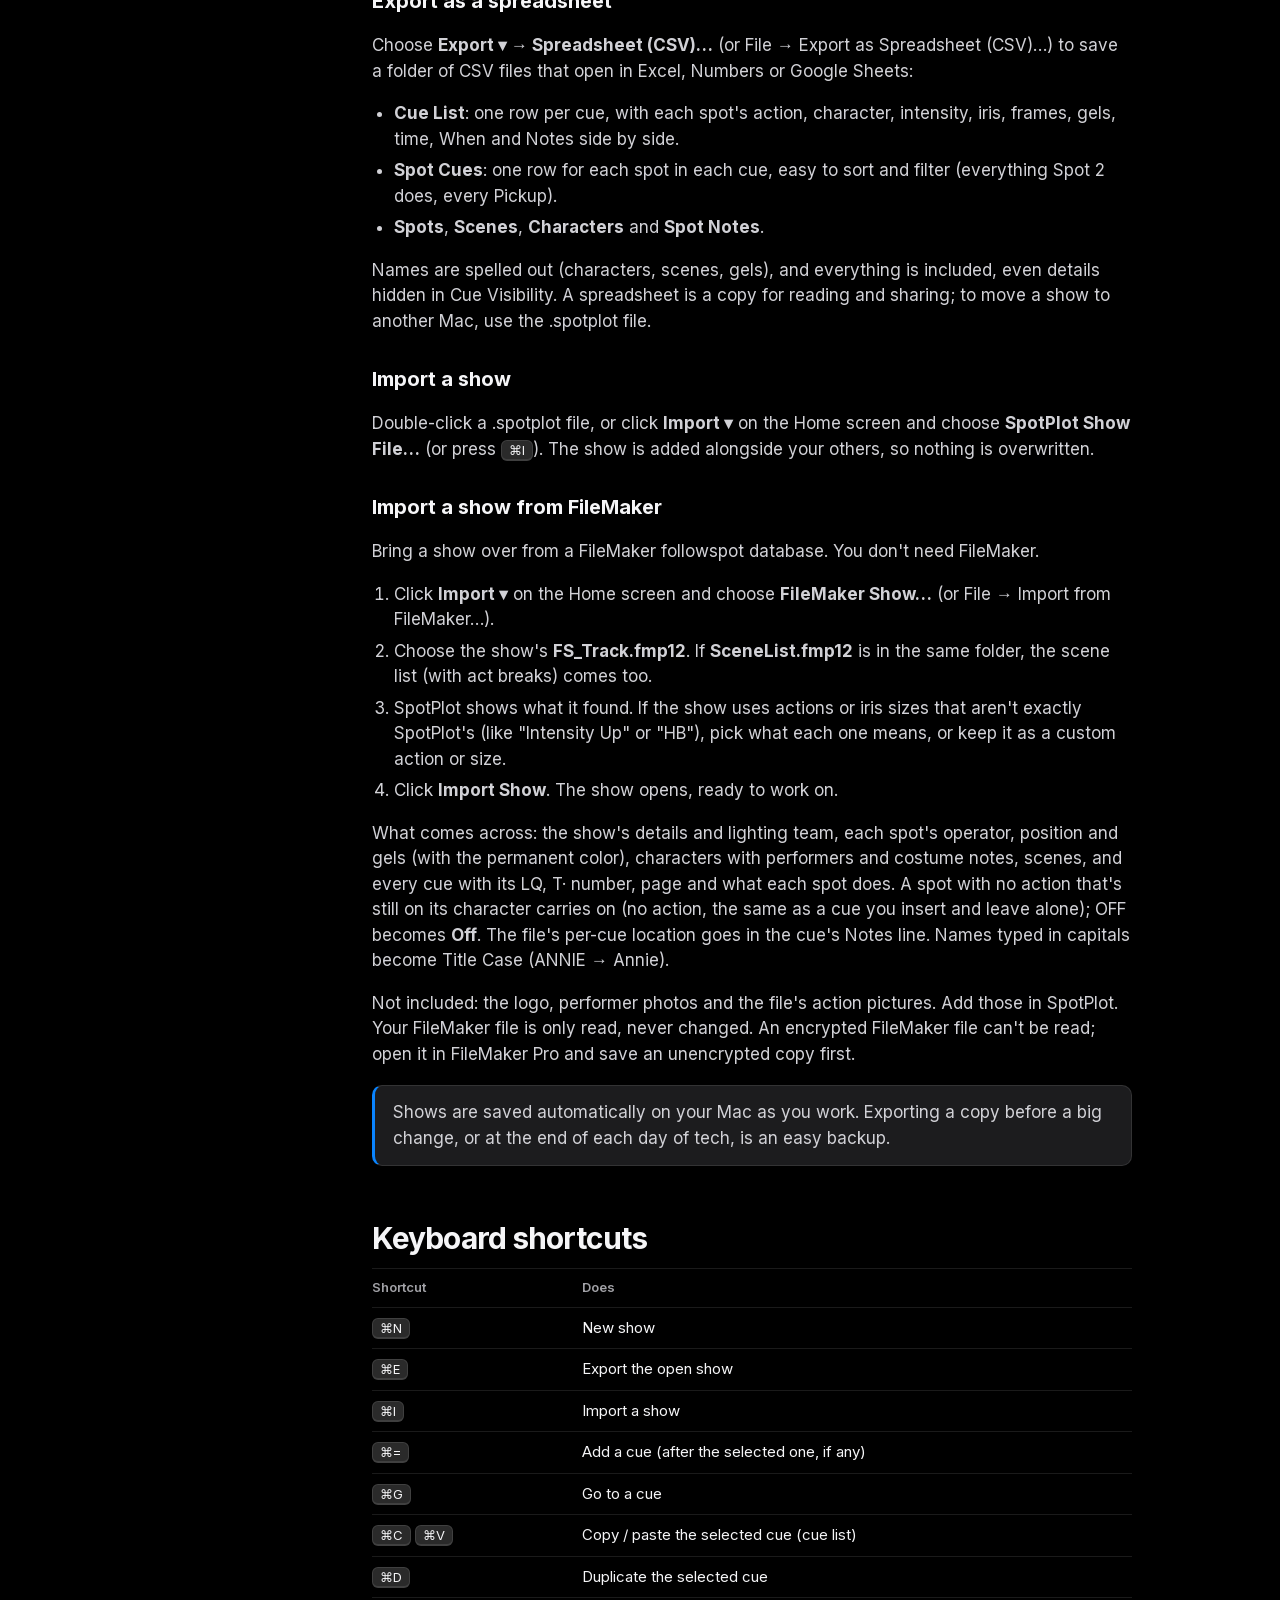
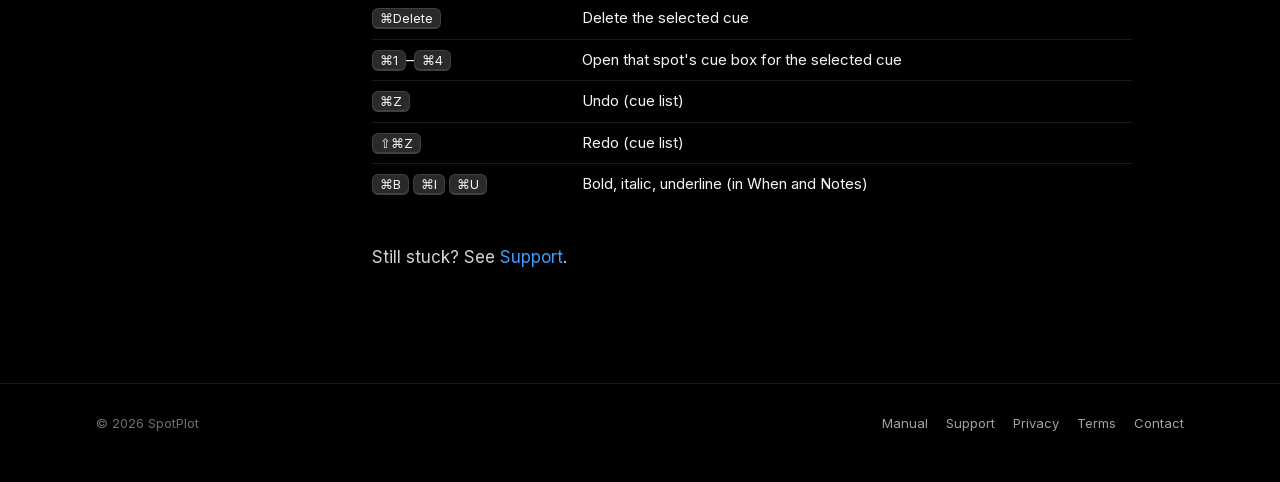
==== commit d86ce32c: "Manual: LQ fill-down arrow" ====
--- a/manual.html
+++ b/manual.html
@@ -127,6 +127,7 @@
         <li>Click the number to type the <strong>LQ</strong> (the light cue number).</li>
         <li><strong>T·</strong> is the spot cue number operators use to keep their place. It's printed under each LQ.</li>
         <li>Click <strong>pg</strong> next to T· to note the script page the cue is on. It's just for you: it shows on the cue list, not on prints.</li>
+        <li>Cues under an LQ with no number of their own? Click the <strong>↓</strong> next to that LQ to copy its number and page into them, down to the next numbered cue.</li>
         <li>The menu under the number sets the cue's <strong>scene</strong>. <strong>Delete</strong> removes the cue.</li>
       </ul>
       <h3>Renumber T·</h3>
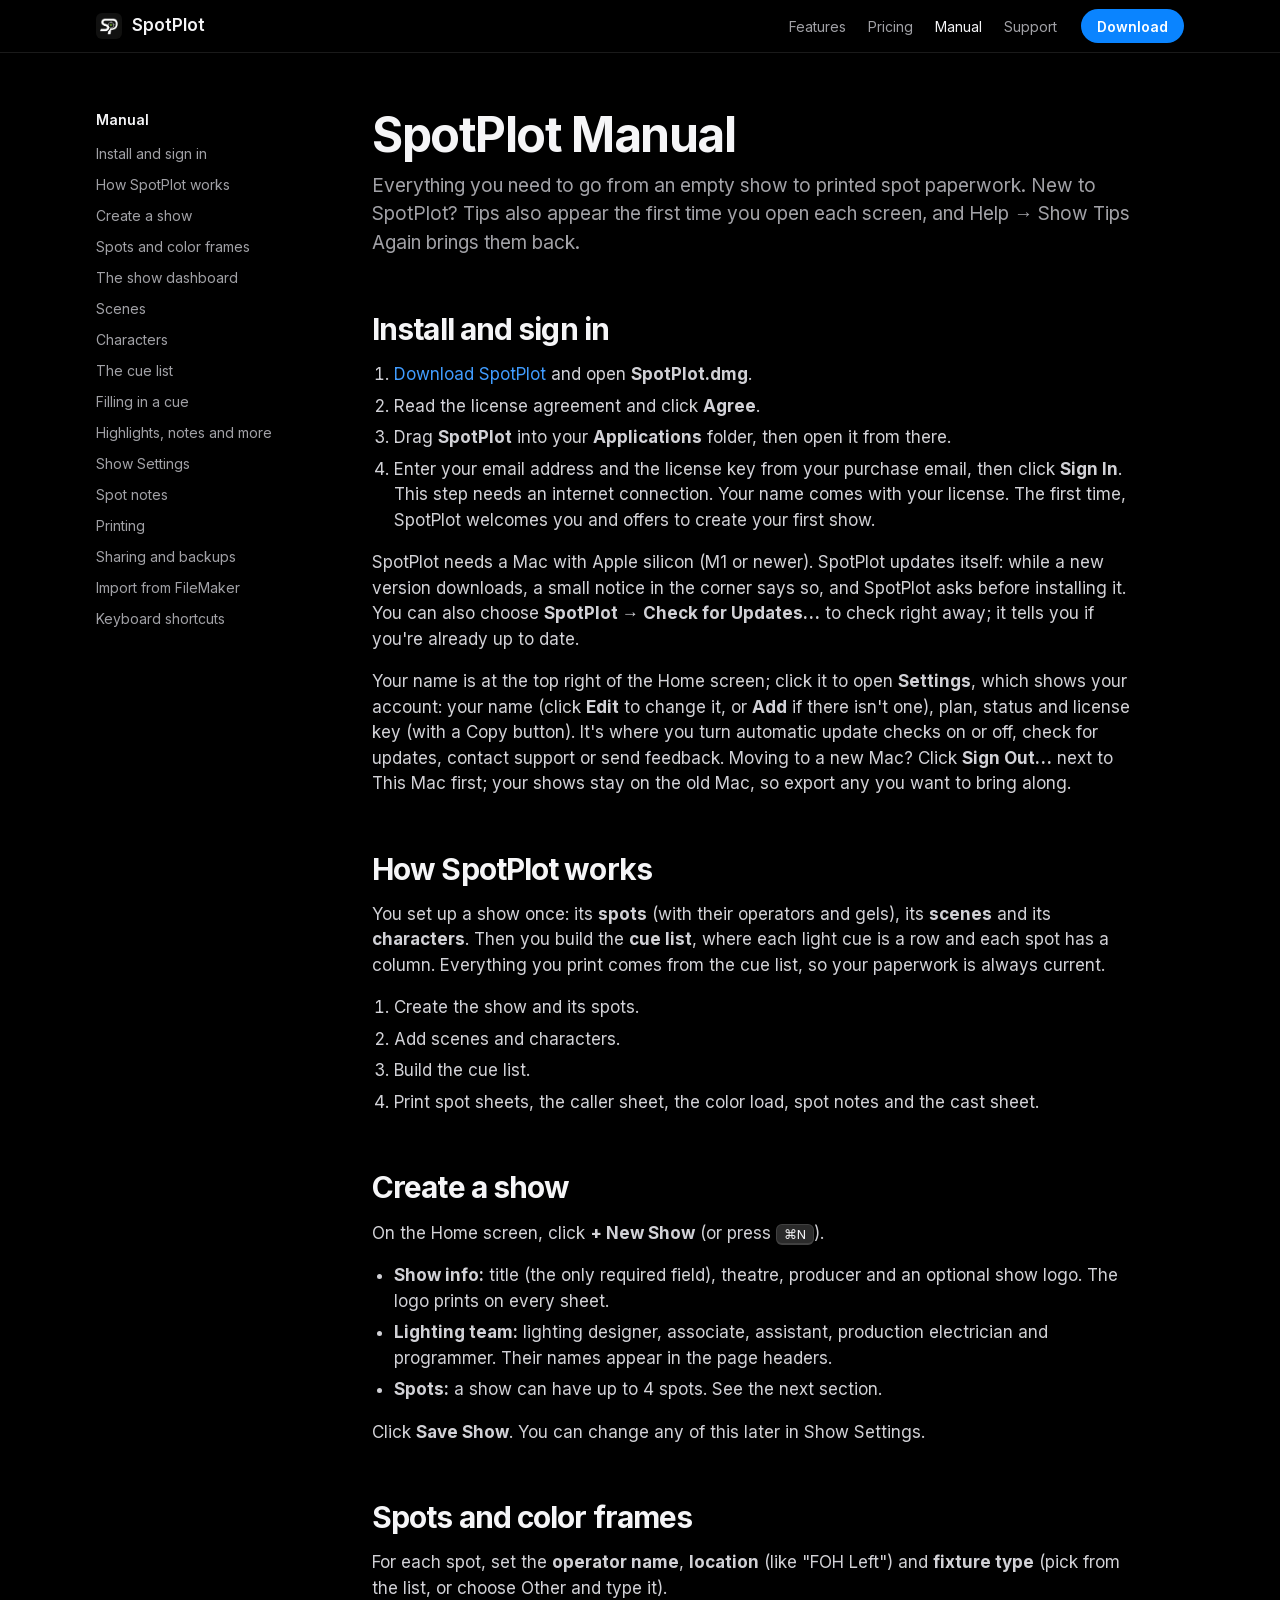
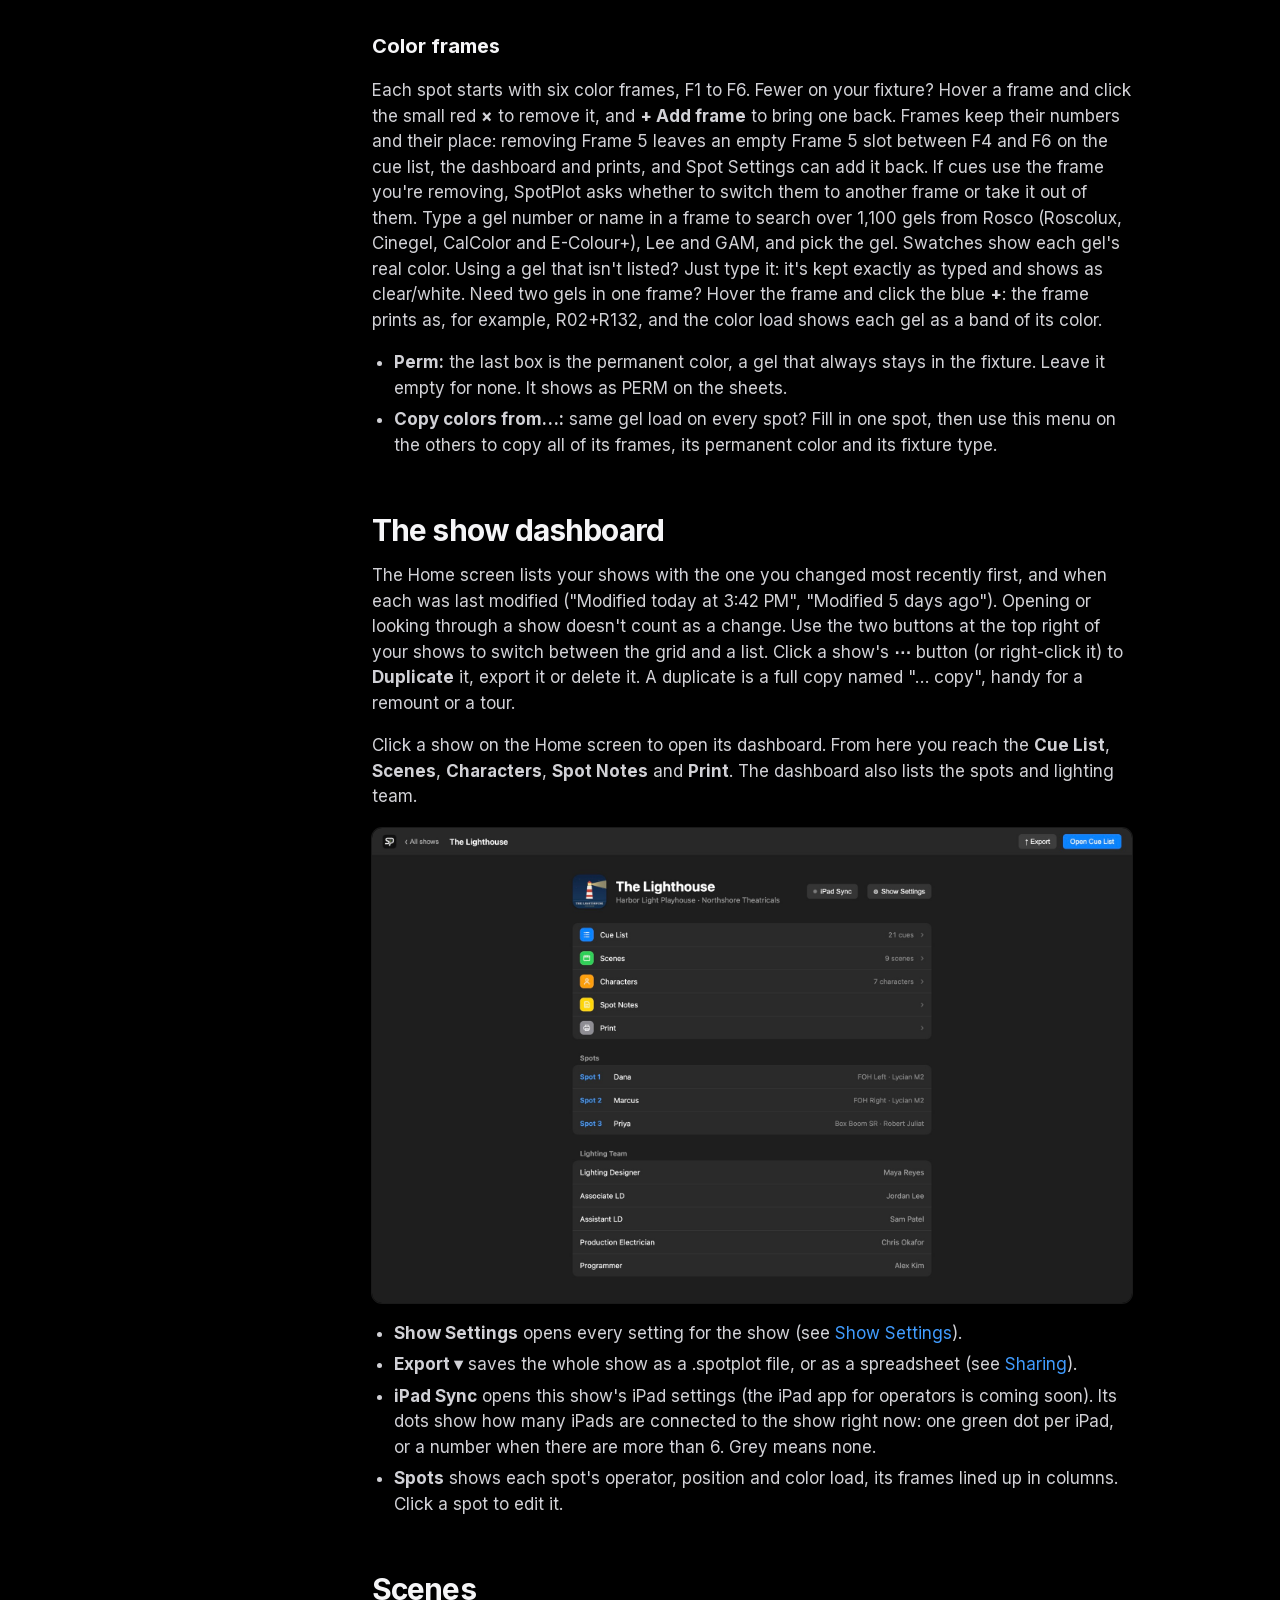
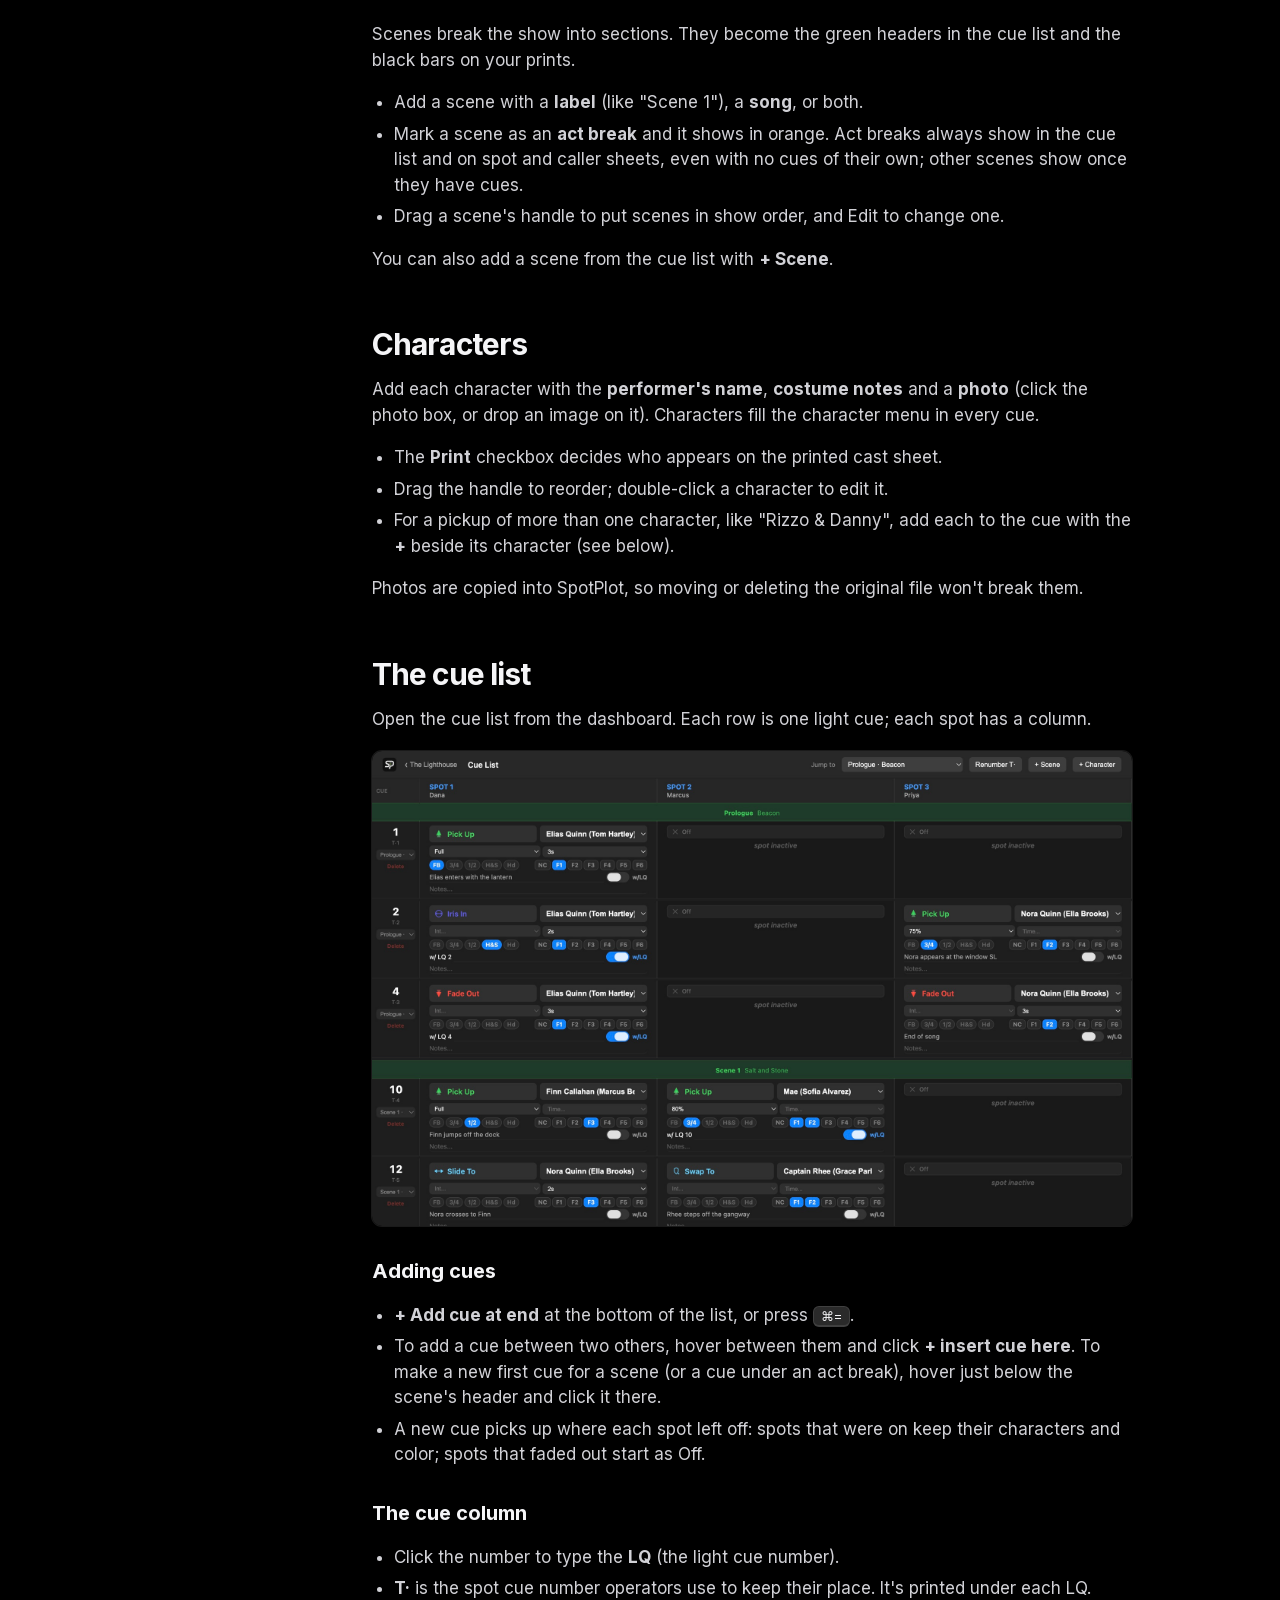
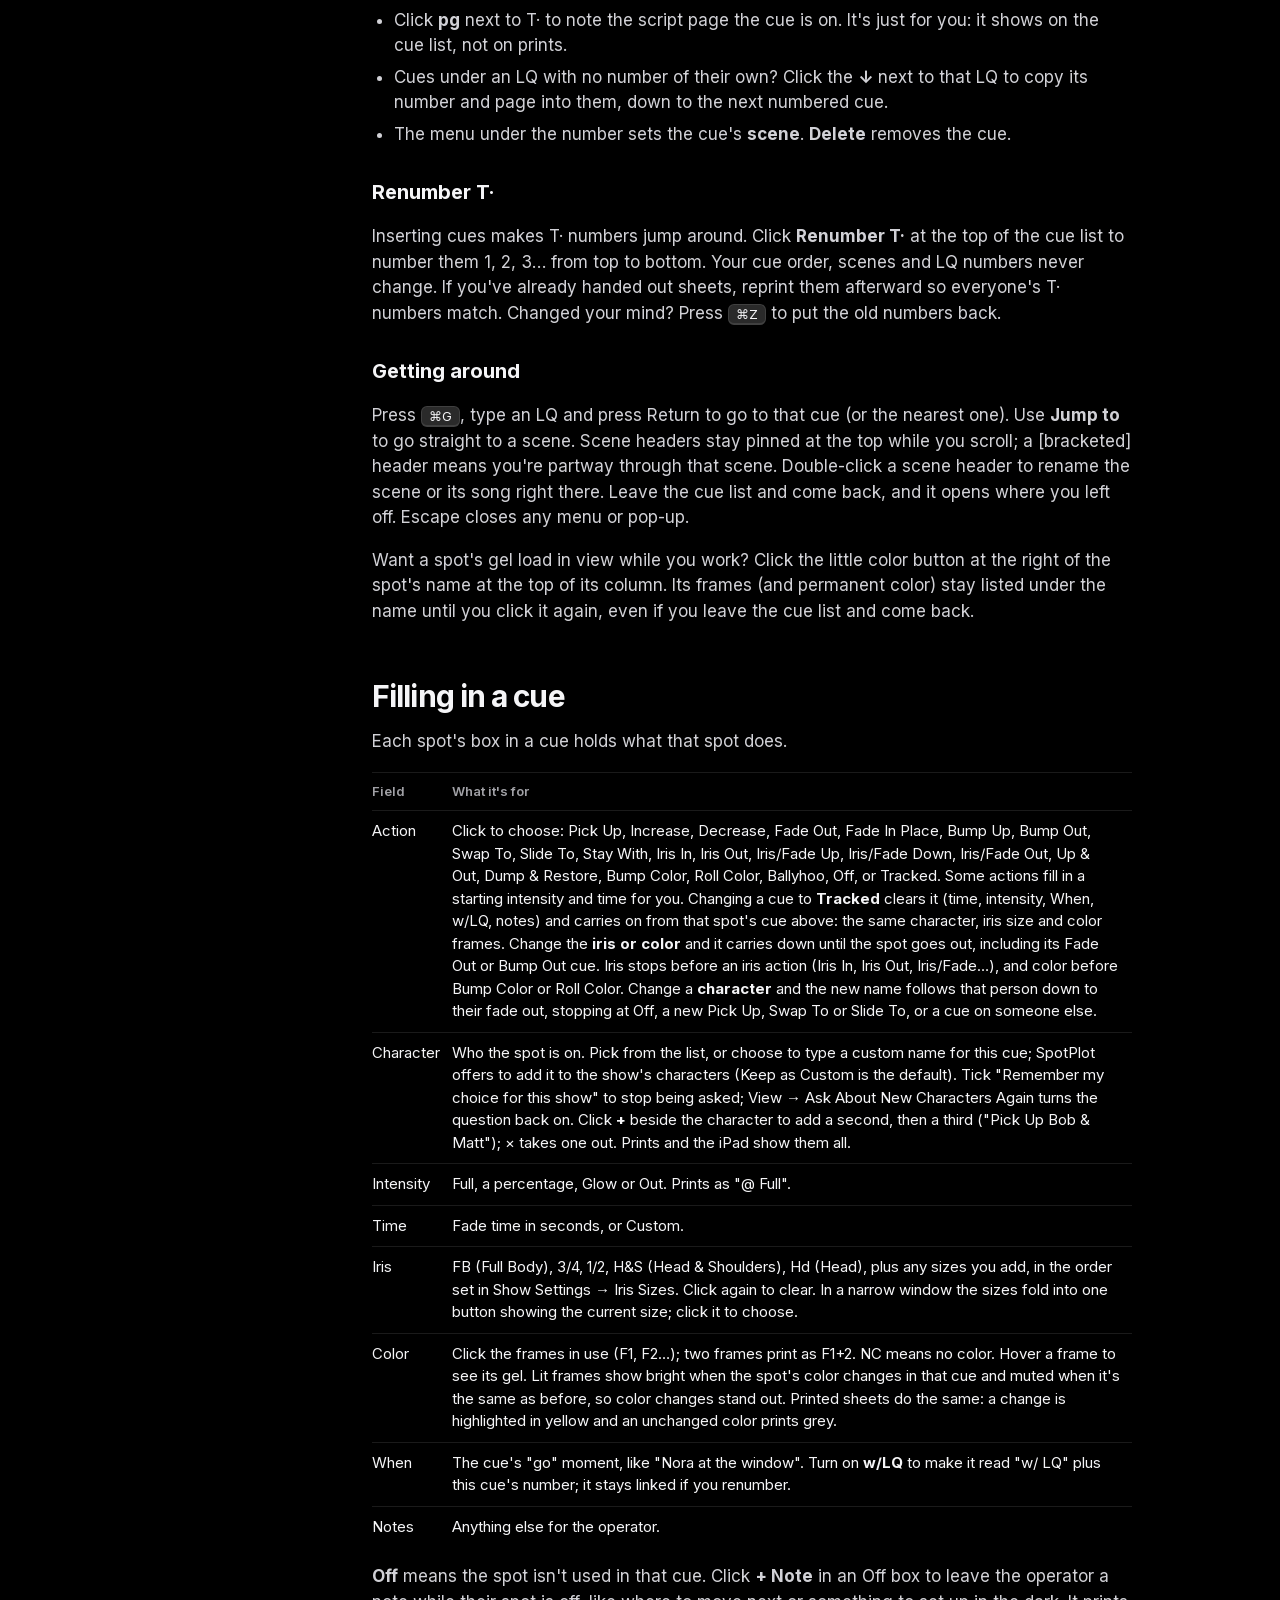
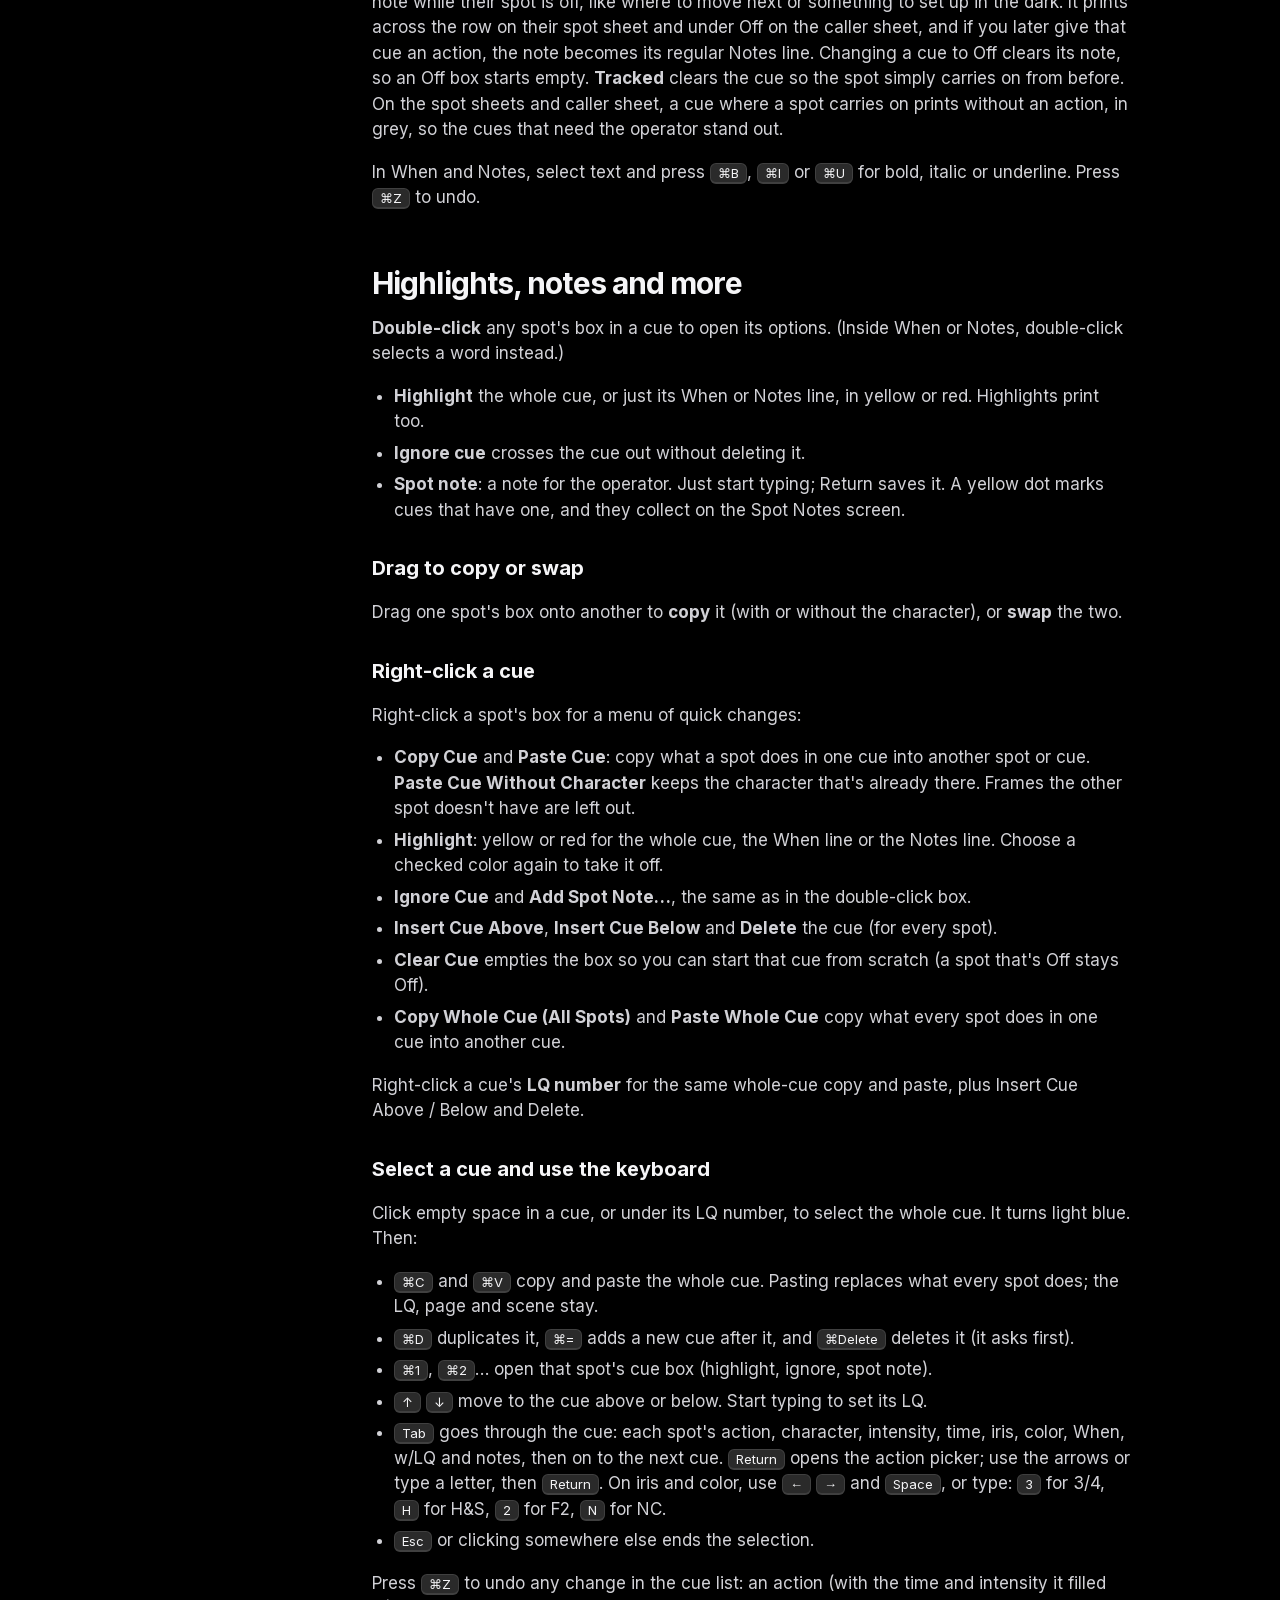
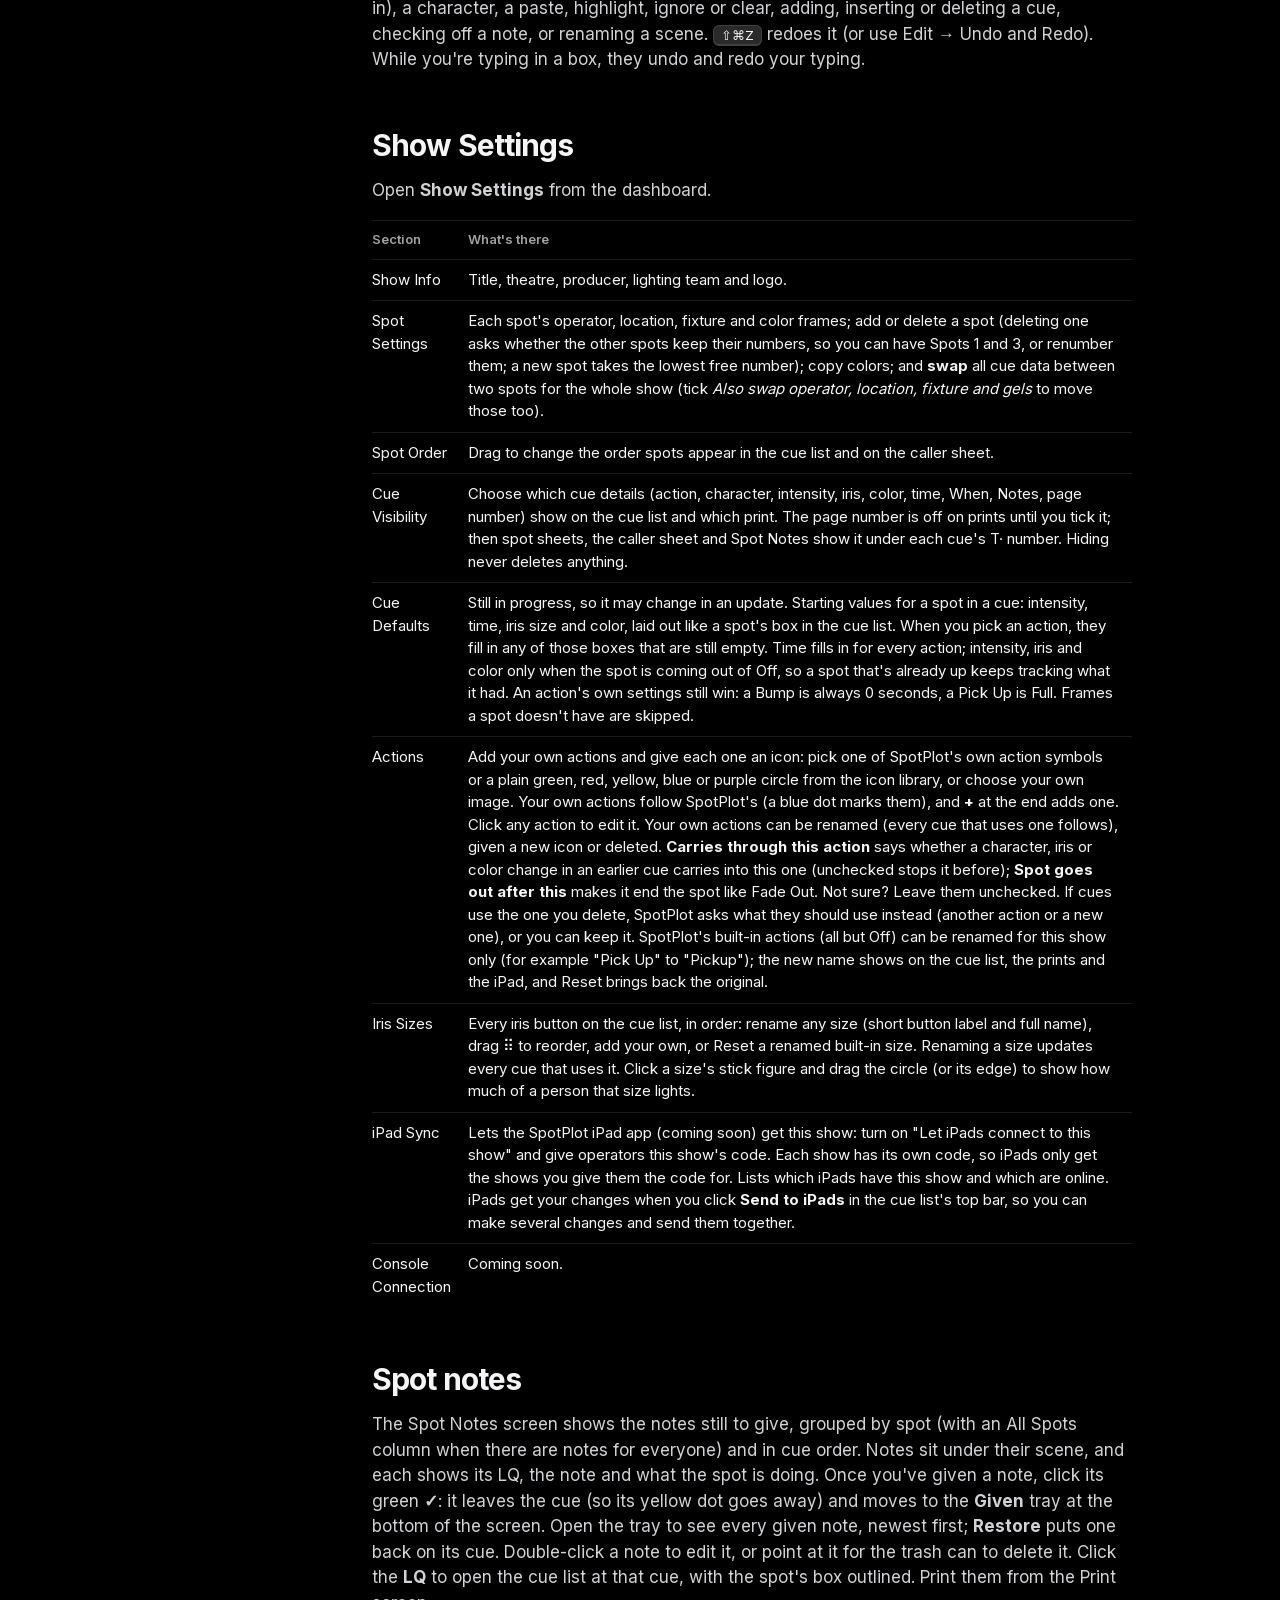
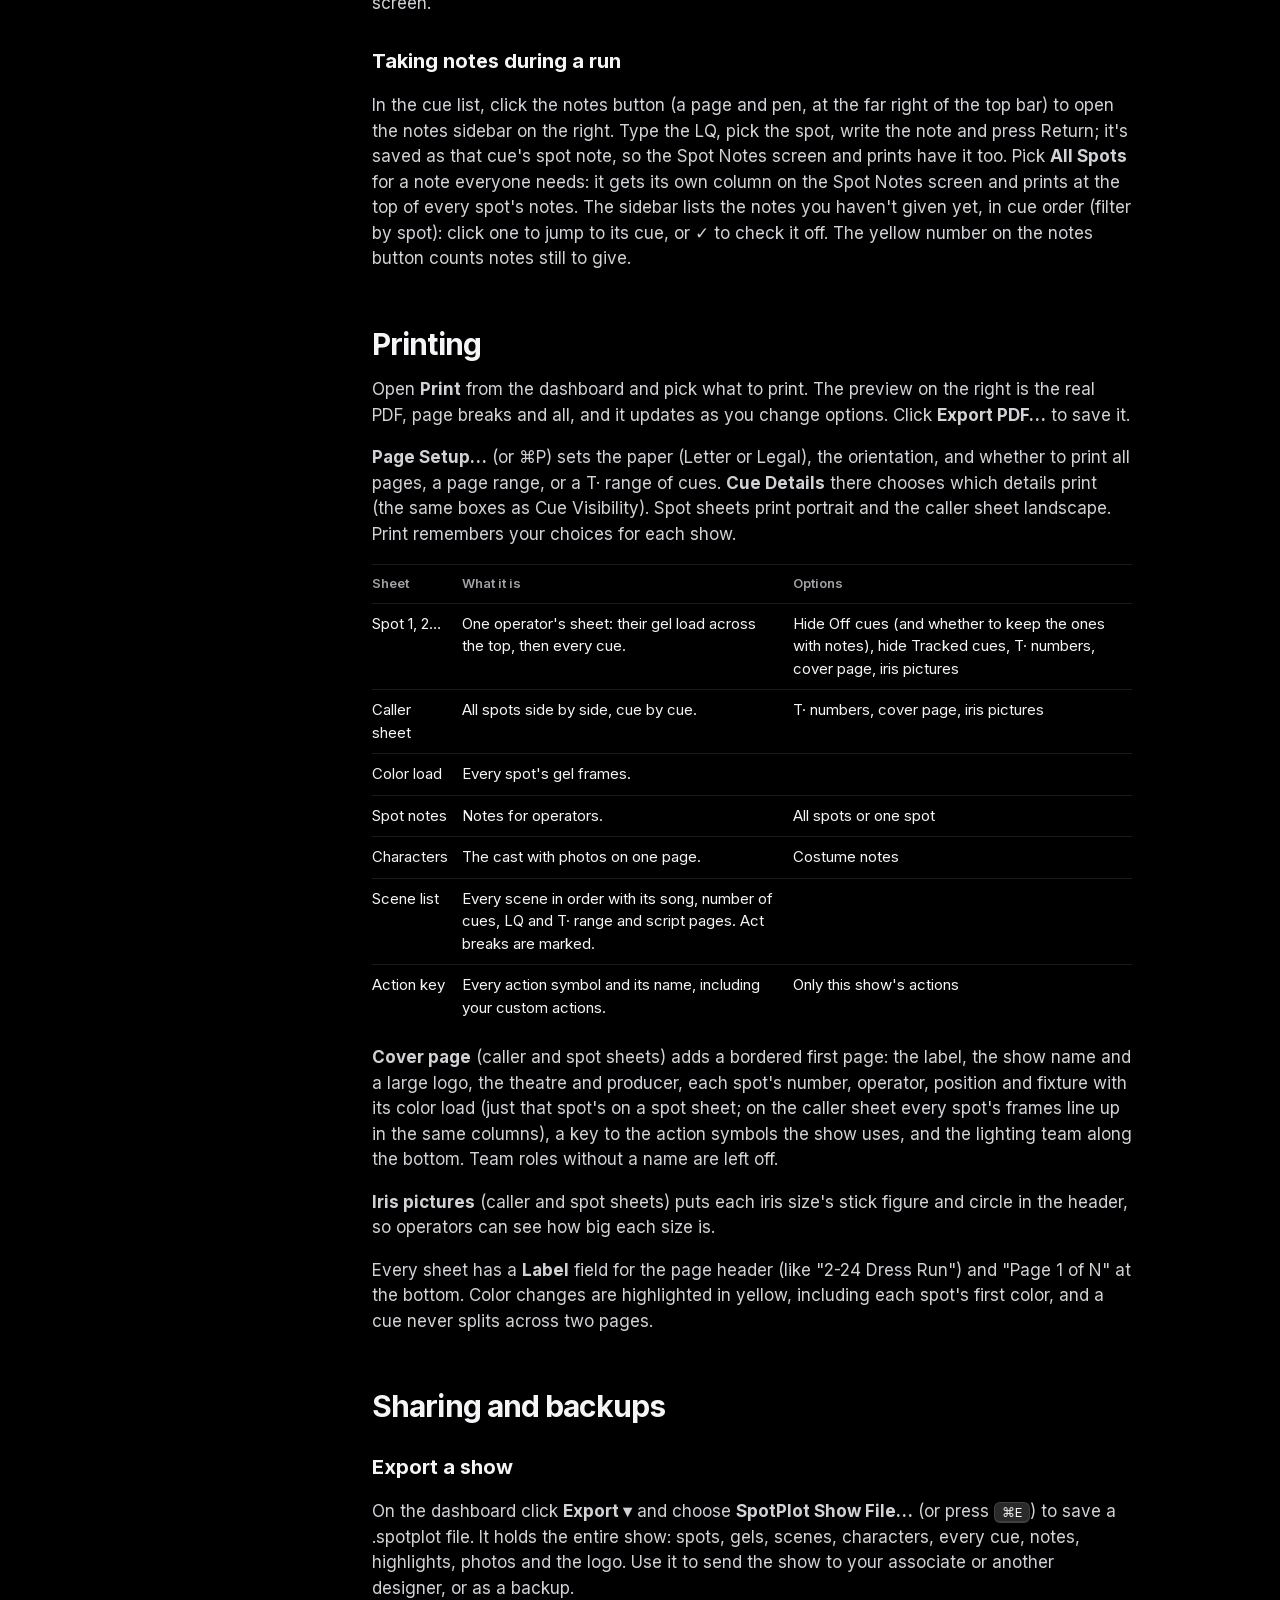
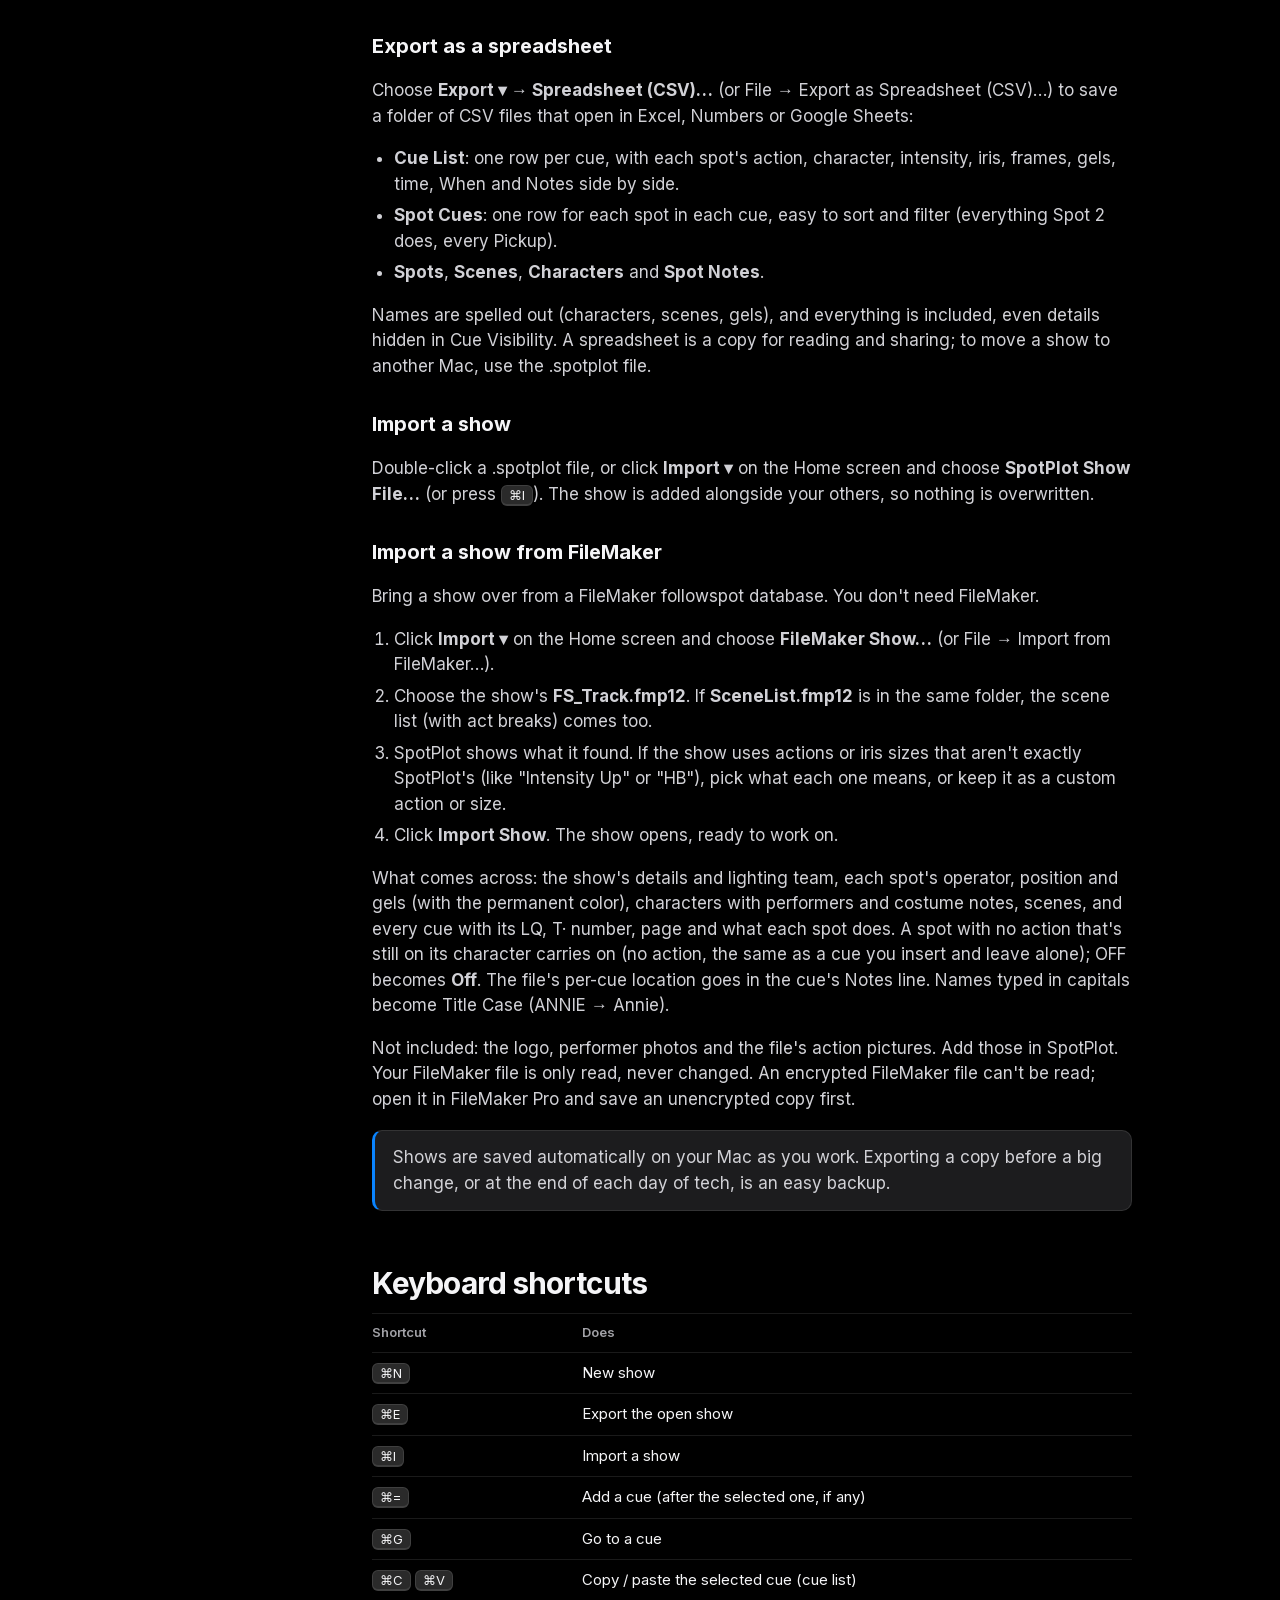
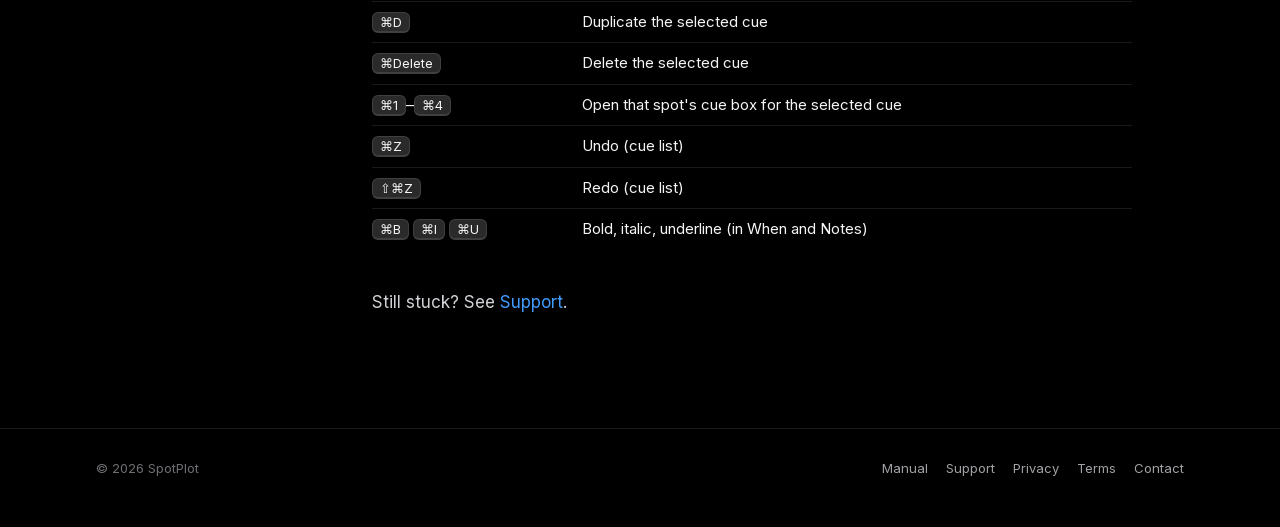
==== commit f3f52cc9: "Manual: custom action tracking choices" ====
--- a/manual.html
+++ b/manual.html
@@ -193,7 +193,7 @@
         <tr><td>Spot Order</td><td>Drag to change the order spots appear in the cue list and on the caller sheet.</td></tr>
         <tr><td>Cue Visibility</td><td>Choose which cue details (action, character, intensity, iris, color, time, When, Notes, page number) show on the cue list and which print. The page number is off on prints until you tick it; then spot sheets, the caller sheet and Spot Notes show it under each cue's T· number. Hiding never deletes anything.</td></tr>
         <tr><td>Cue Defaults</td><td>Still in progress, so it may change in an update. Starting values for a spot in a cue: intensity, time, iris size and color, laid out like a spot's box in the cue list. When you pick an action, they fill in any of those boxes that are still empty. Time fills in for every action; intensity, iris and color only when the spot is coming out of Off, so a spot that's already up keeps tracking what it had. An action's own settings still win: a Bump is always 0 seconds, a Pick Up is Full. Frames a spot doesn't have are skipped.</td></tr>
-        <tr><td>Actions</td><td>Add your own actions and give each one an icon: pick one of SpotPlot's own action symbols or a plain green, red, yellow, blue or purple circle from the icon library, or choose your own image. Your own actions follow SpotPlot's (a blue dot marks them), and <strong>+</strong> at the end adds one. Click any action to edit it. Your own actions can be renamed (every cue that uses one follows), given a new icon or deleted; if cues use the one you delete, SpotPlot asks what they should use instead (another action or a new one), or you can keep it. SpotPlot's built-in actions (all but Off) can be renamed for this show only (for example "Pick Up" to "Pickup"); the new name shows on the cue list, the prints and the iPad, and Reset brings back the original.</td></tr>
+        <tr><td>Actions</td><td>Add your own actions and give each one an icon: pick one of SpotPlot's own action symbols or a plain green, red, yellow, blue or purple circle from the icon library, or choose your own image. Your own actions follow SpotPlot's (a blue dot marks them), and <strong>+</strong> at the end adds one. Click any action to edit it. Your own actions can be renamed (every cue that uses one follows), given a new icon or deleted. <strong>Carries through this action</strong> says whether a character, iris or color change in an earlier cue carries into this one (unchecked stops it before); <strong>Spot goes out after this</strong> makes it end the spot like Fade Out. Not sure? Leave them unchecked. If cues use the one you delete, SpotPlot asks what they should use instead (another action or a new one), or you can keep it. SpotPlot's built-in actions (all but Off) can be renamed for this show only (for example "Pick Up" to "Pickup"); the new name shows on the cue list, the prints and the iPad, and Reset brings back the original.</td></tr>
         <tr><td>Iris Sizes</td><td>Every iris button on the cue list, in order: rename any size (short button label and full name), drag ⠿ to reorder, add your own, or Reset a renamed built-in size. Renaming a size updates every cue that uses it. Click a size's stick figure and drag the circle (or its edge) to show how much of a person that size lights.</td></tr>
         <tr><td>iPad Sync</td><td>Lets the SpotPlot iPad app (coming soon) get this show: turn on "Let iPads connect to this show" and give operators this show's code. Each show has its own code, so iPads only get the shows you give them the code for. Lists which iPads have this show and which are online. iPads get your changes when you click <strong>Send to iPads</strong> in the cue list's top bar, so you can make several changes and send them together.</td></tr>
         <tr><td>Console Connection</td><td>Coming soon.</td></tr>
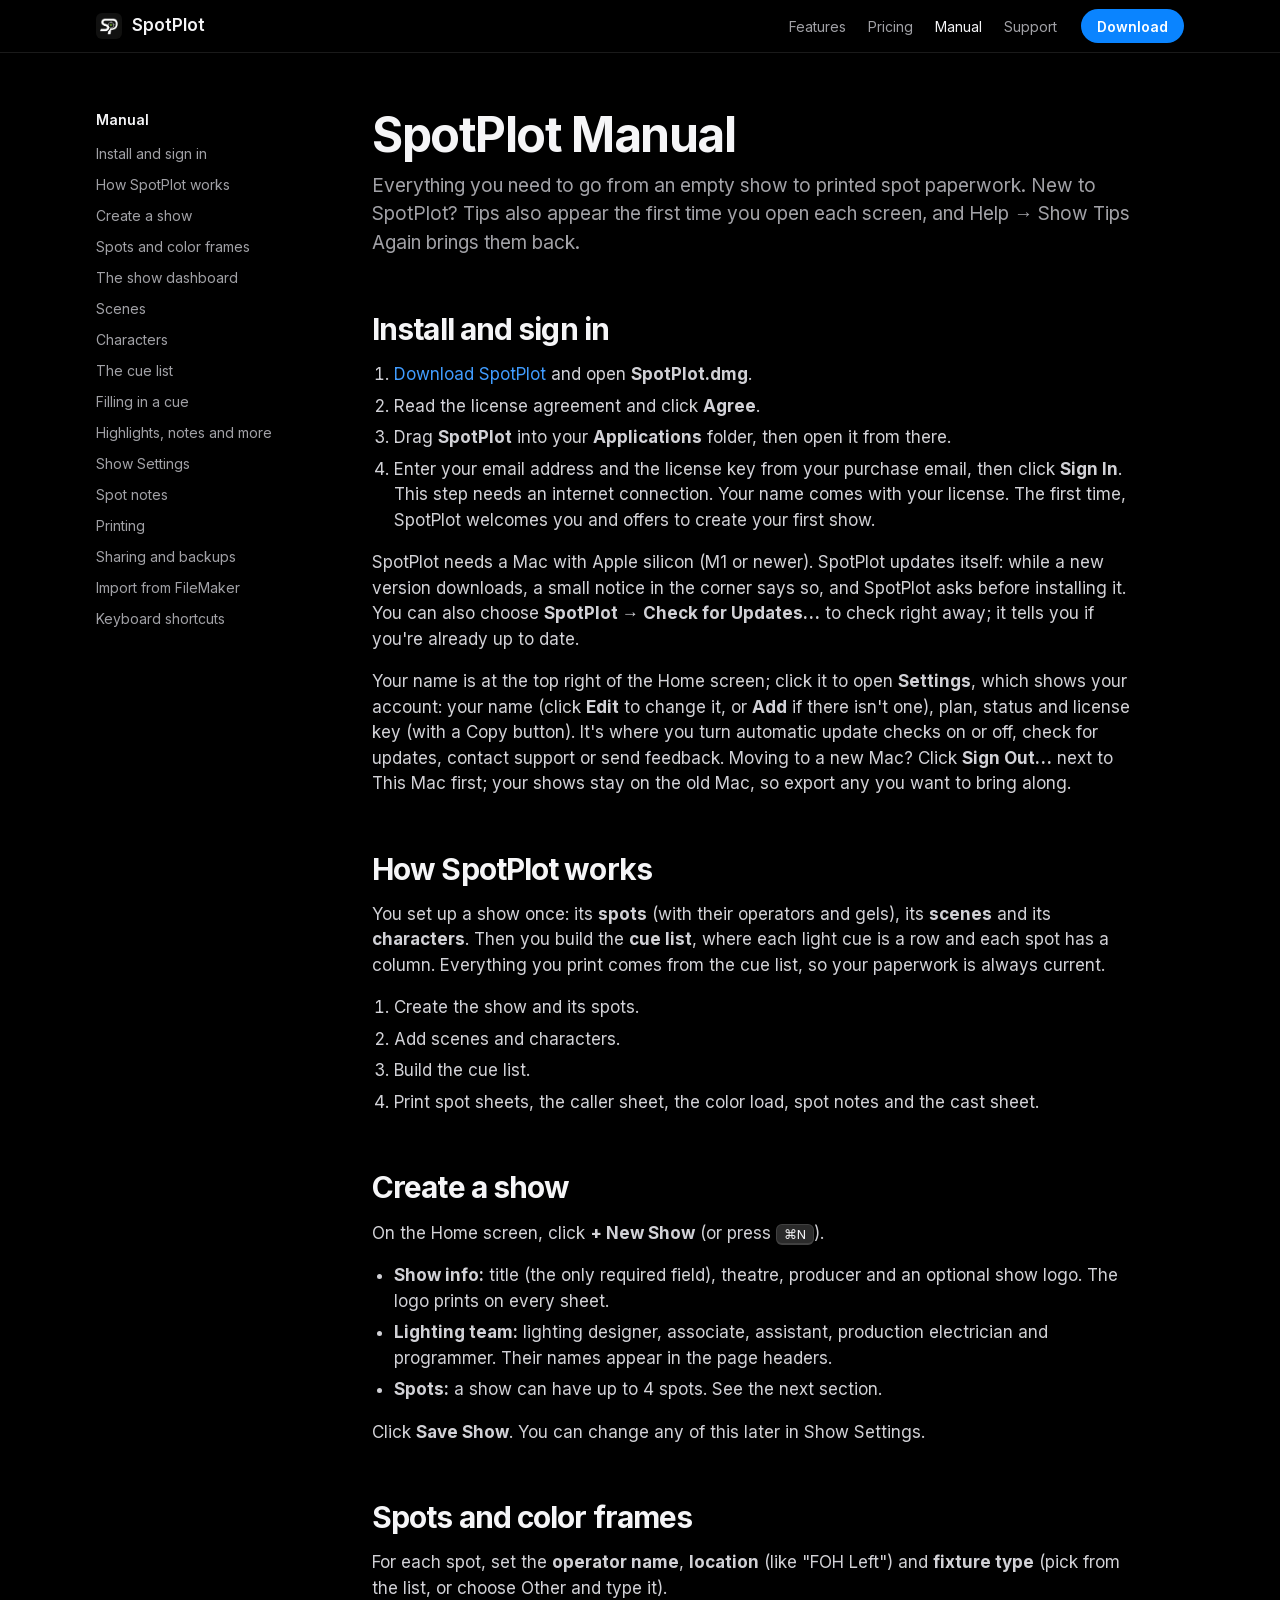
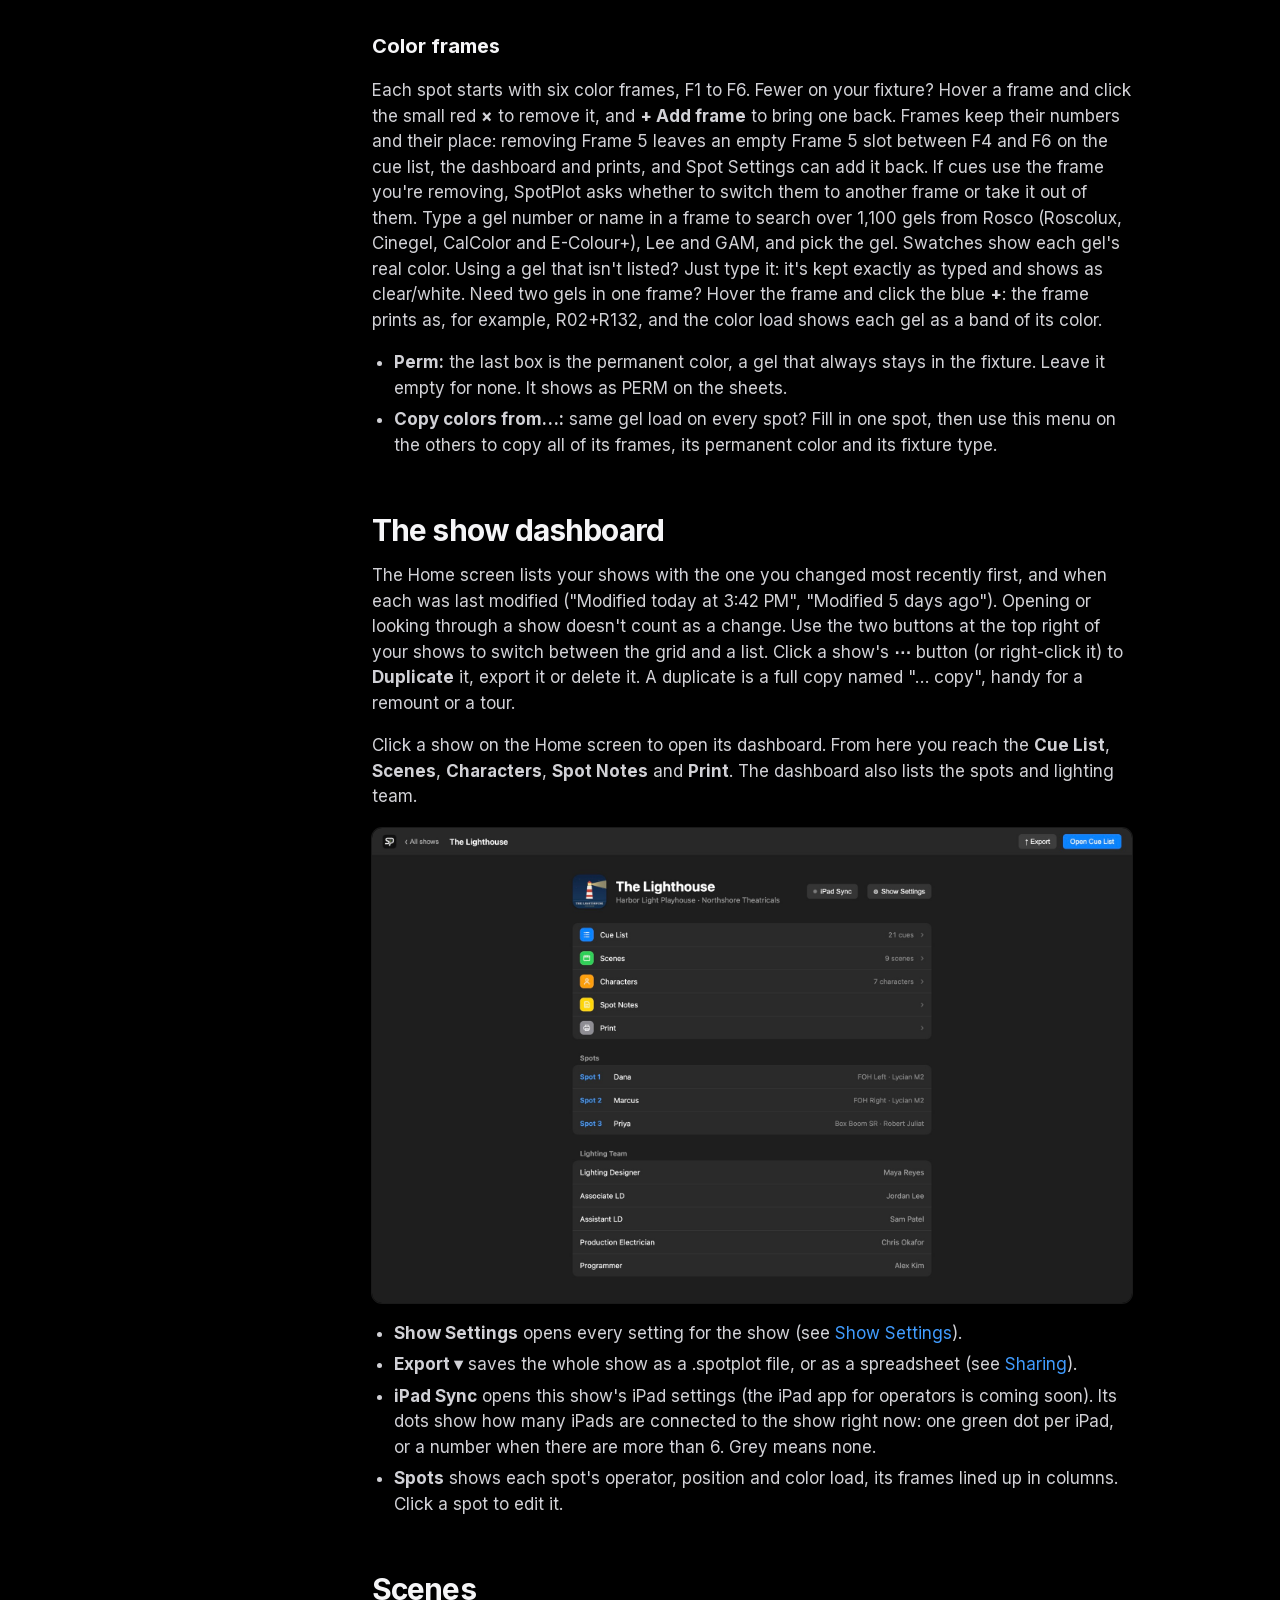
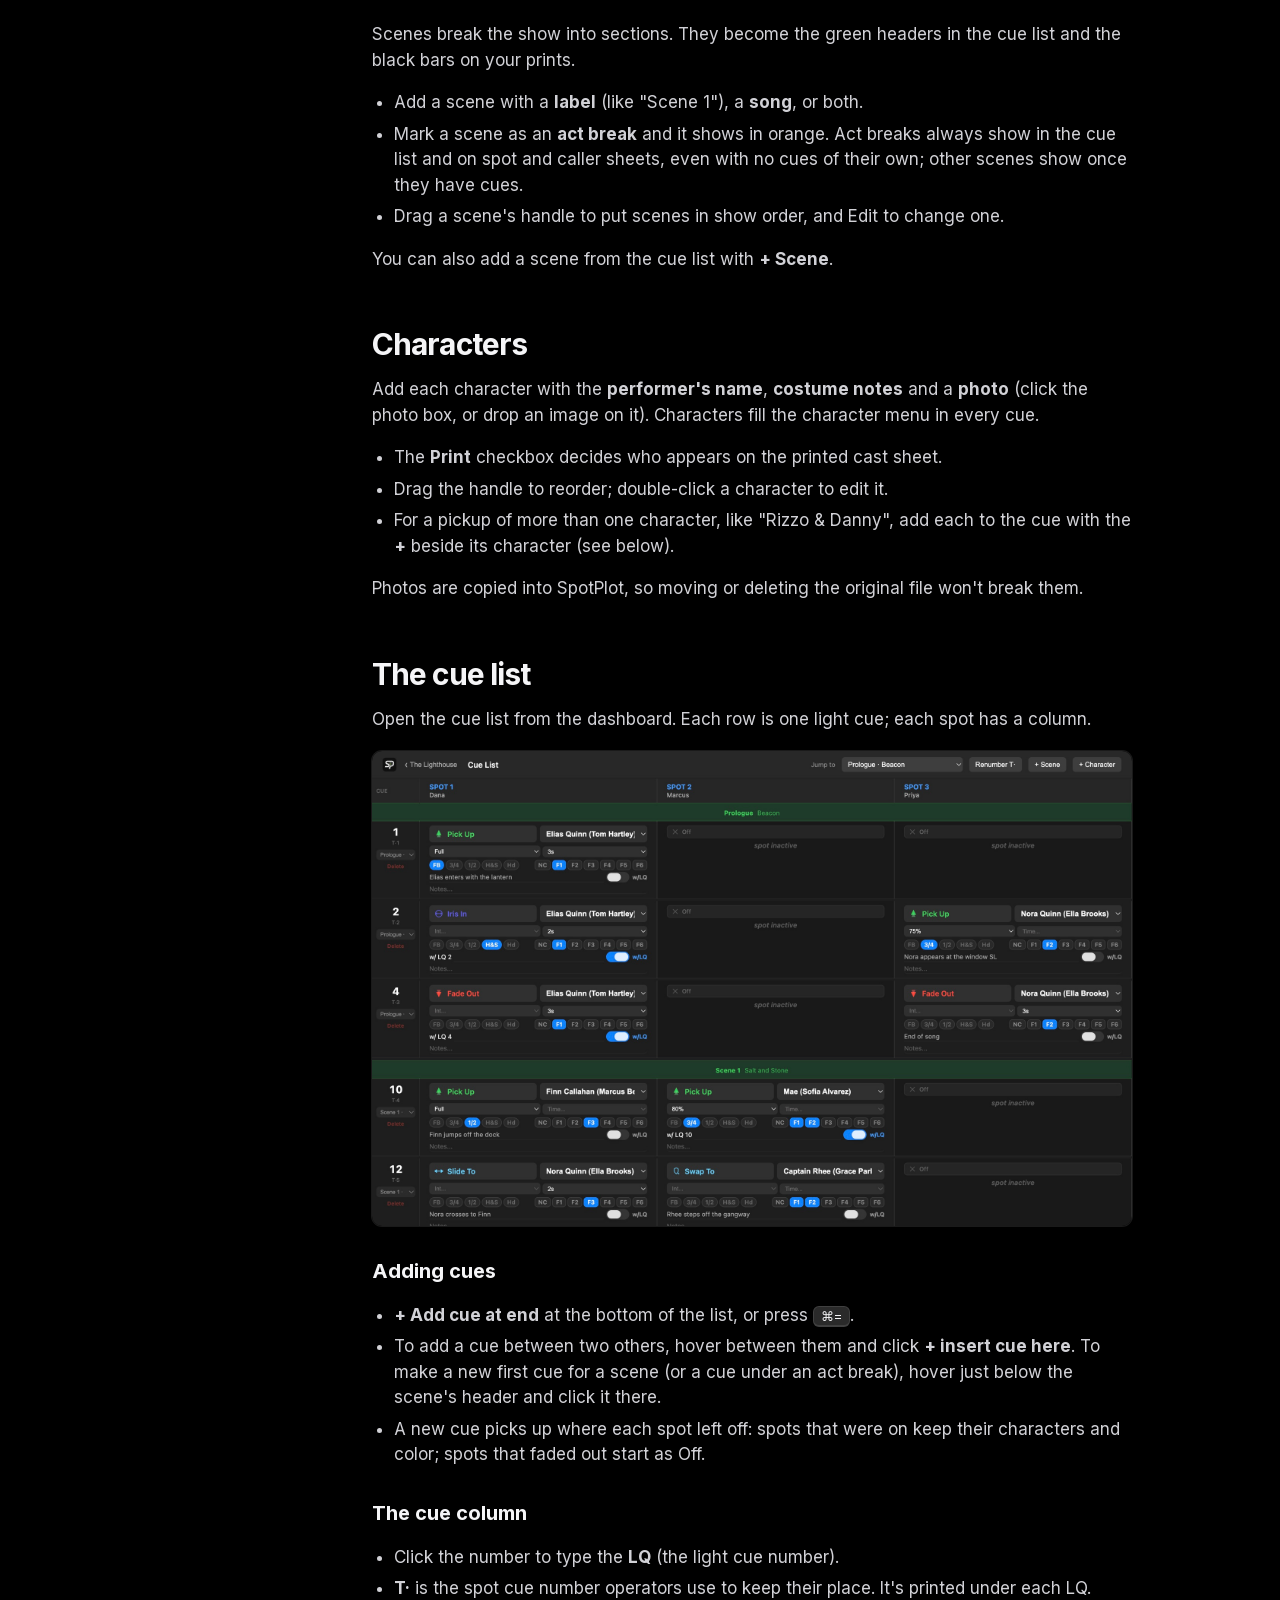
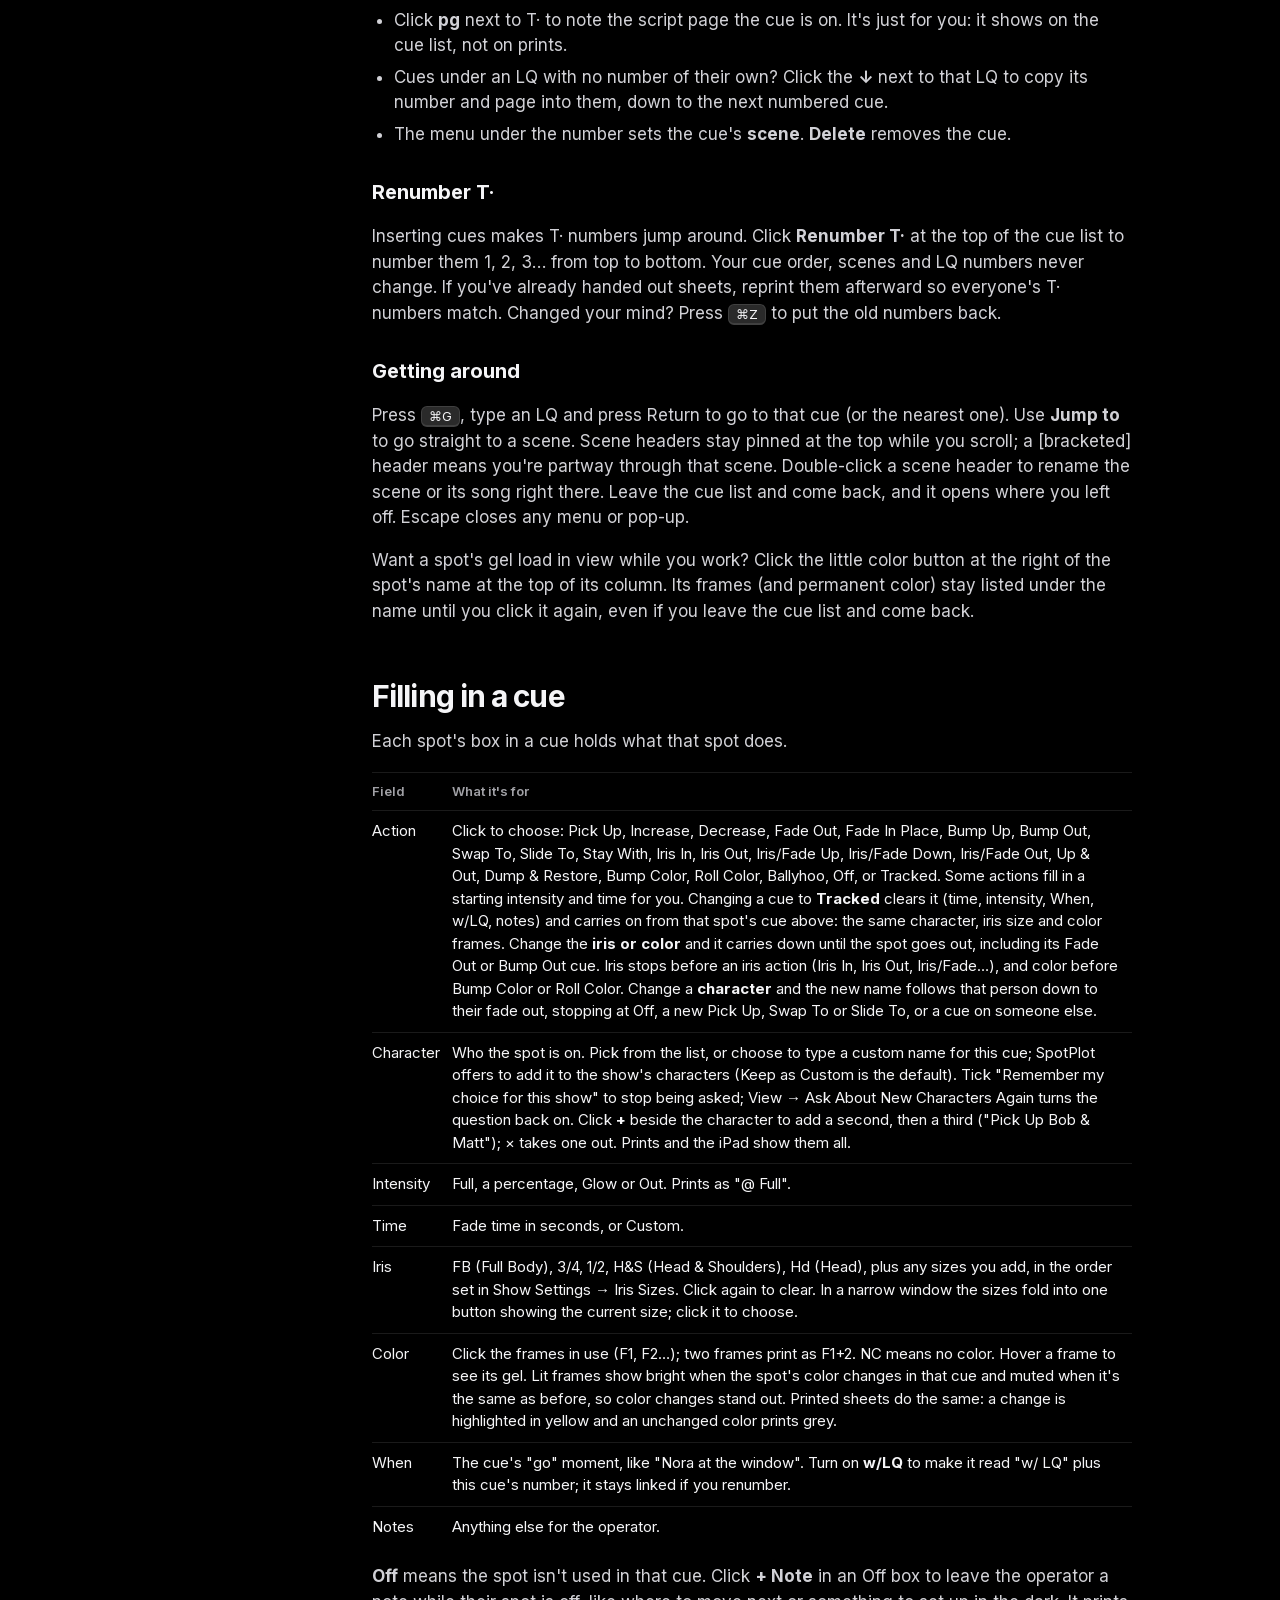
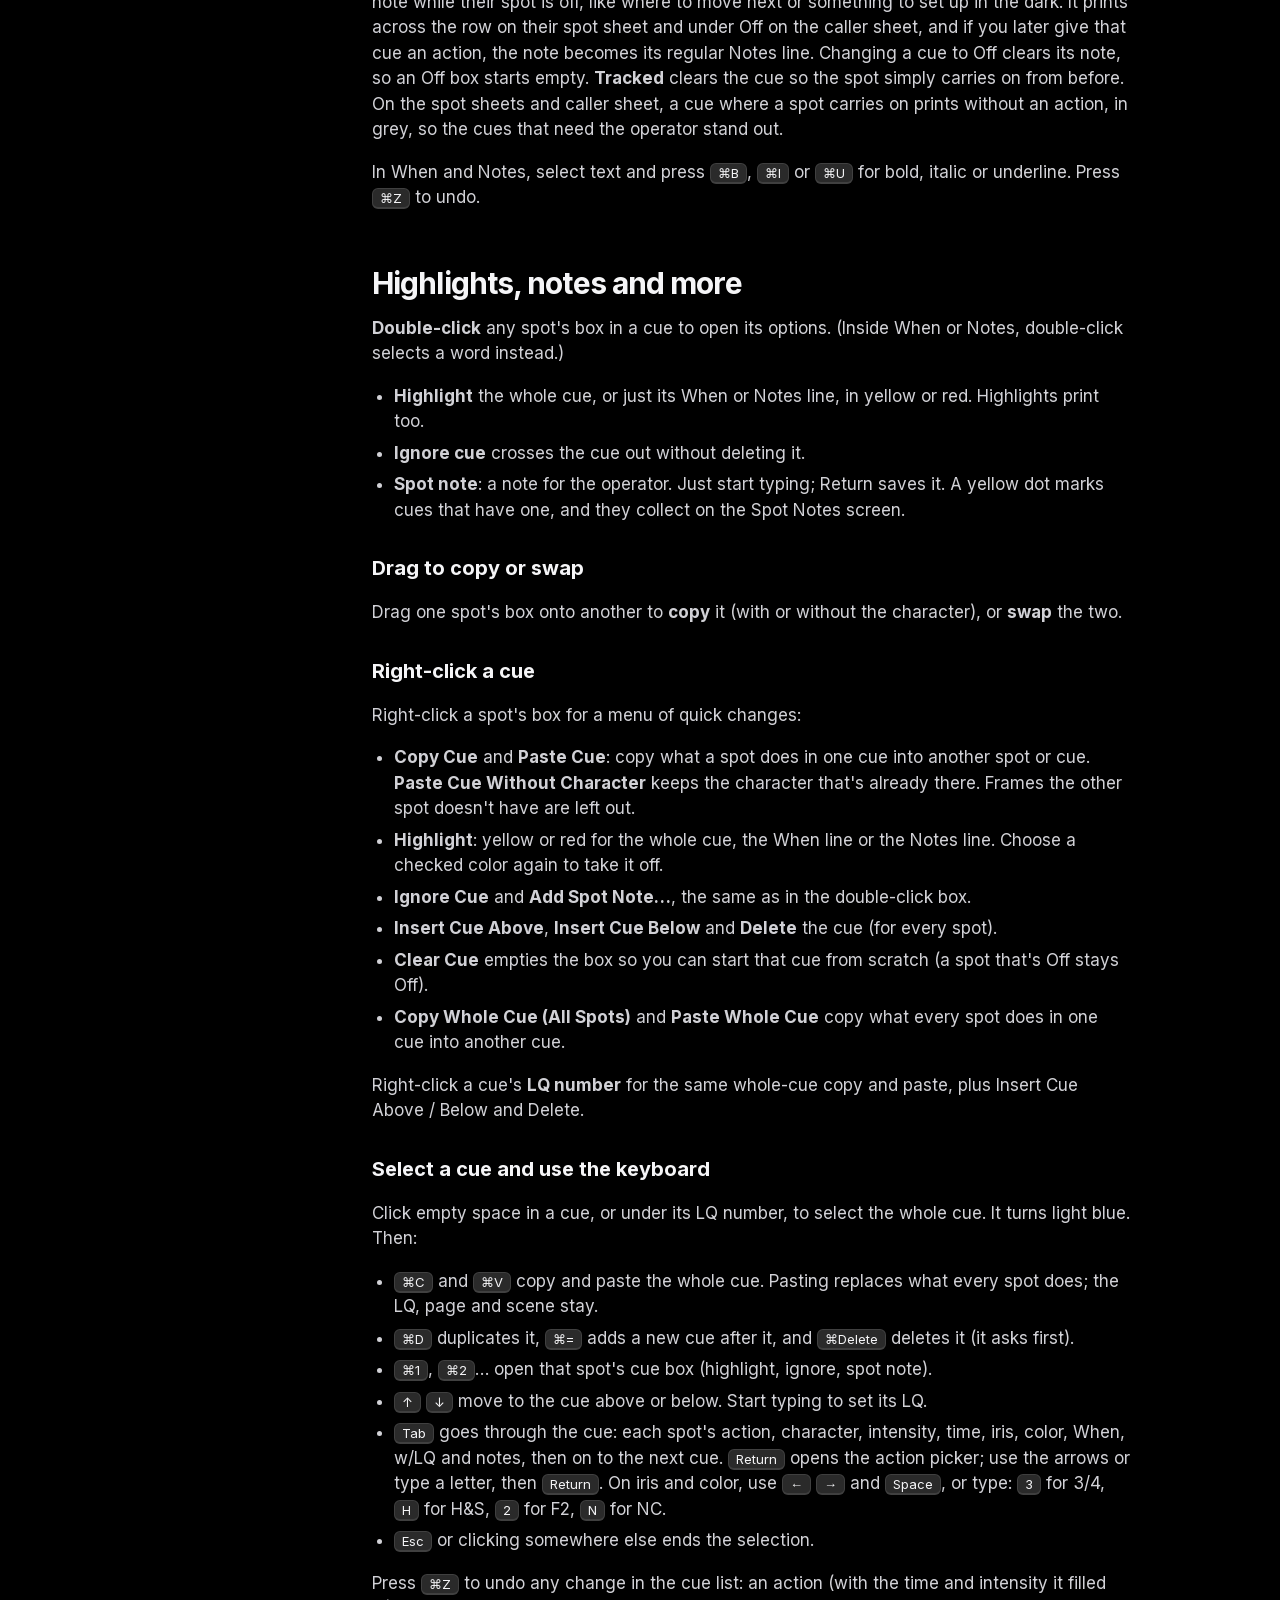
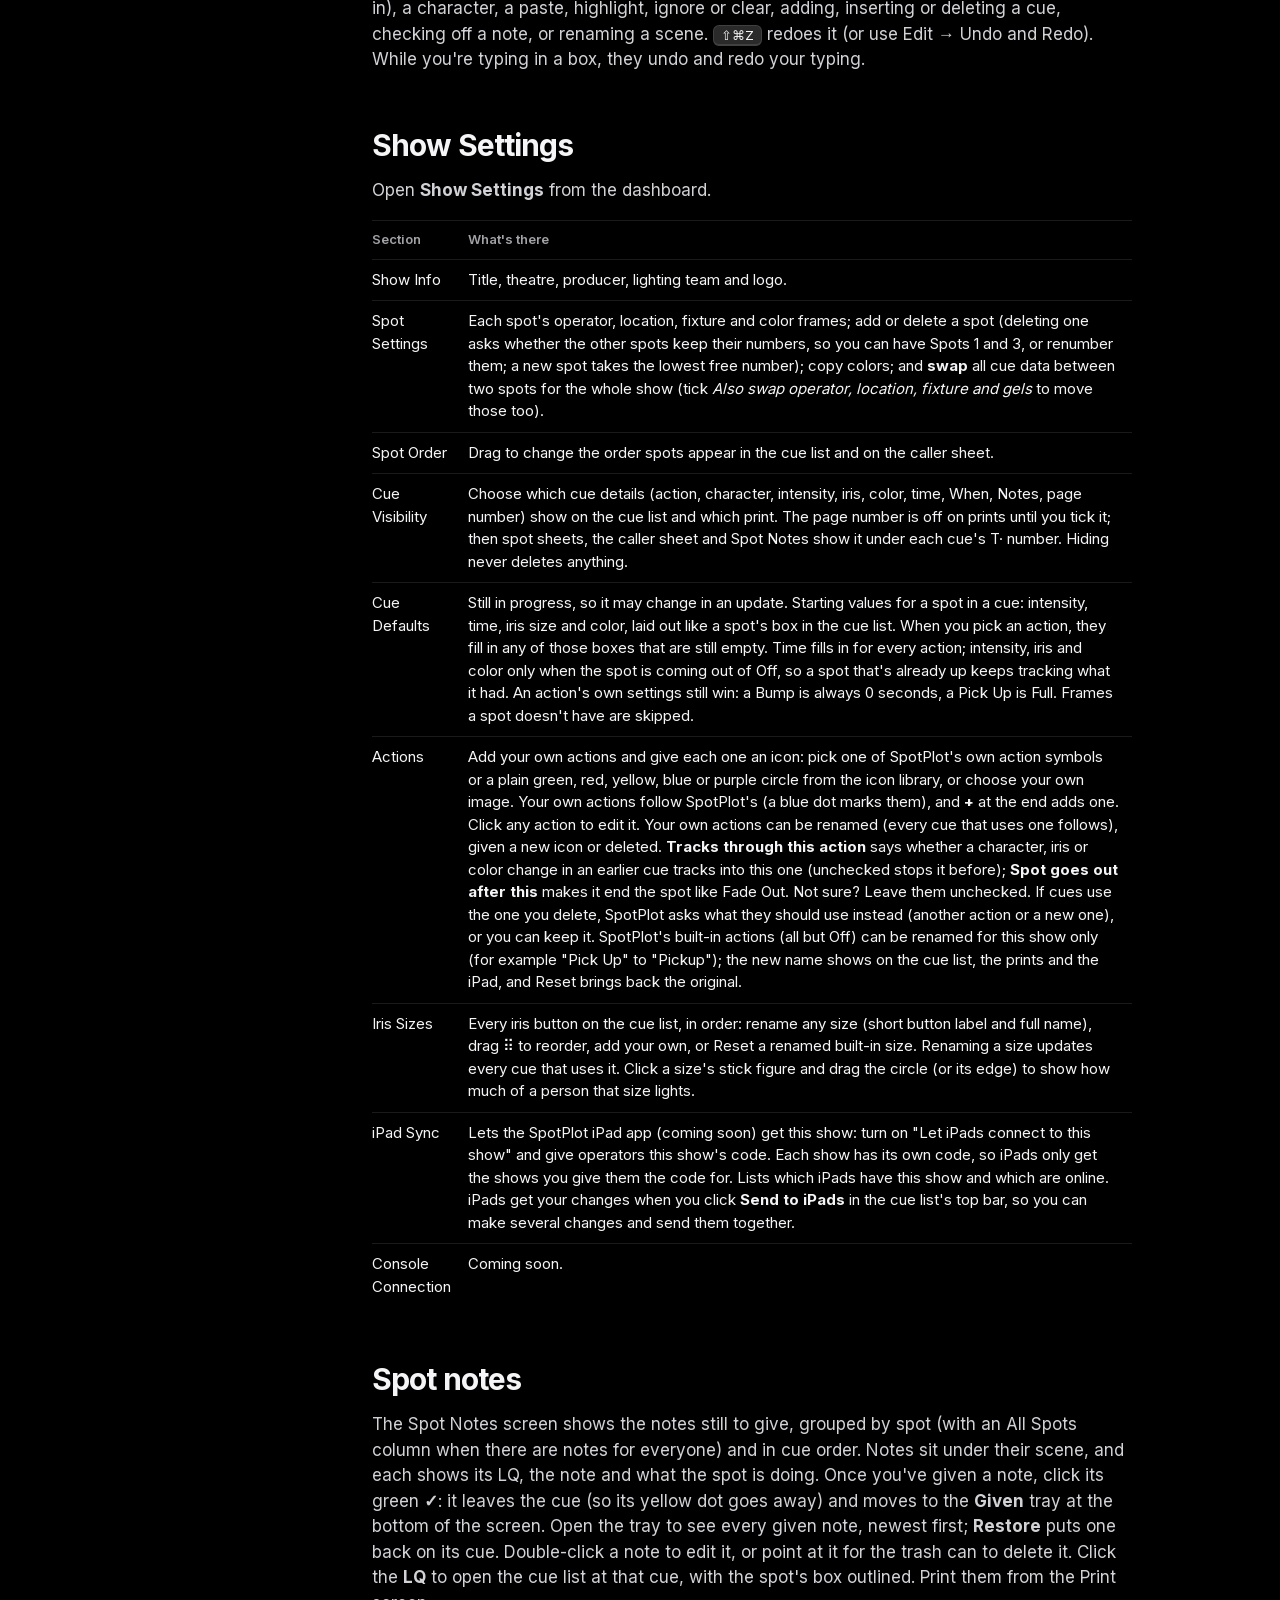
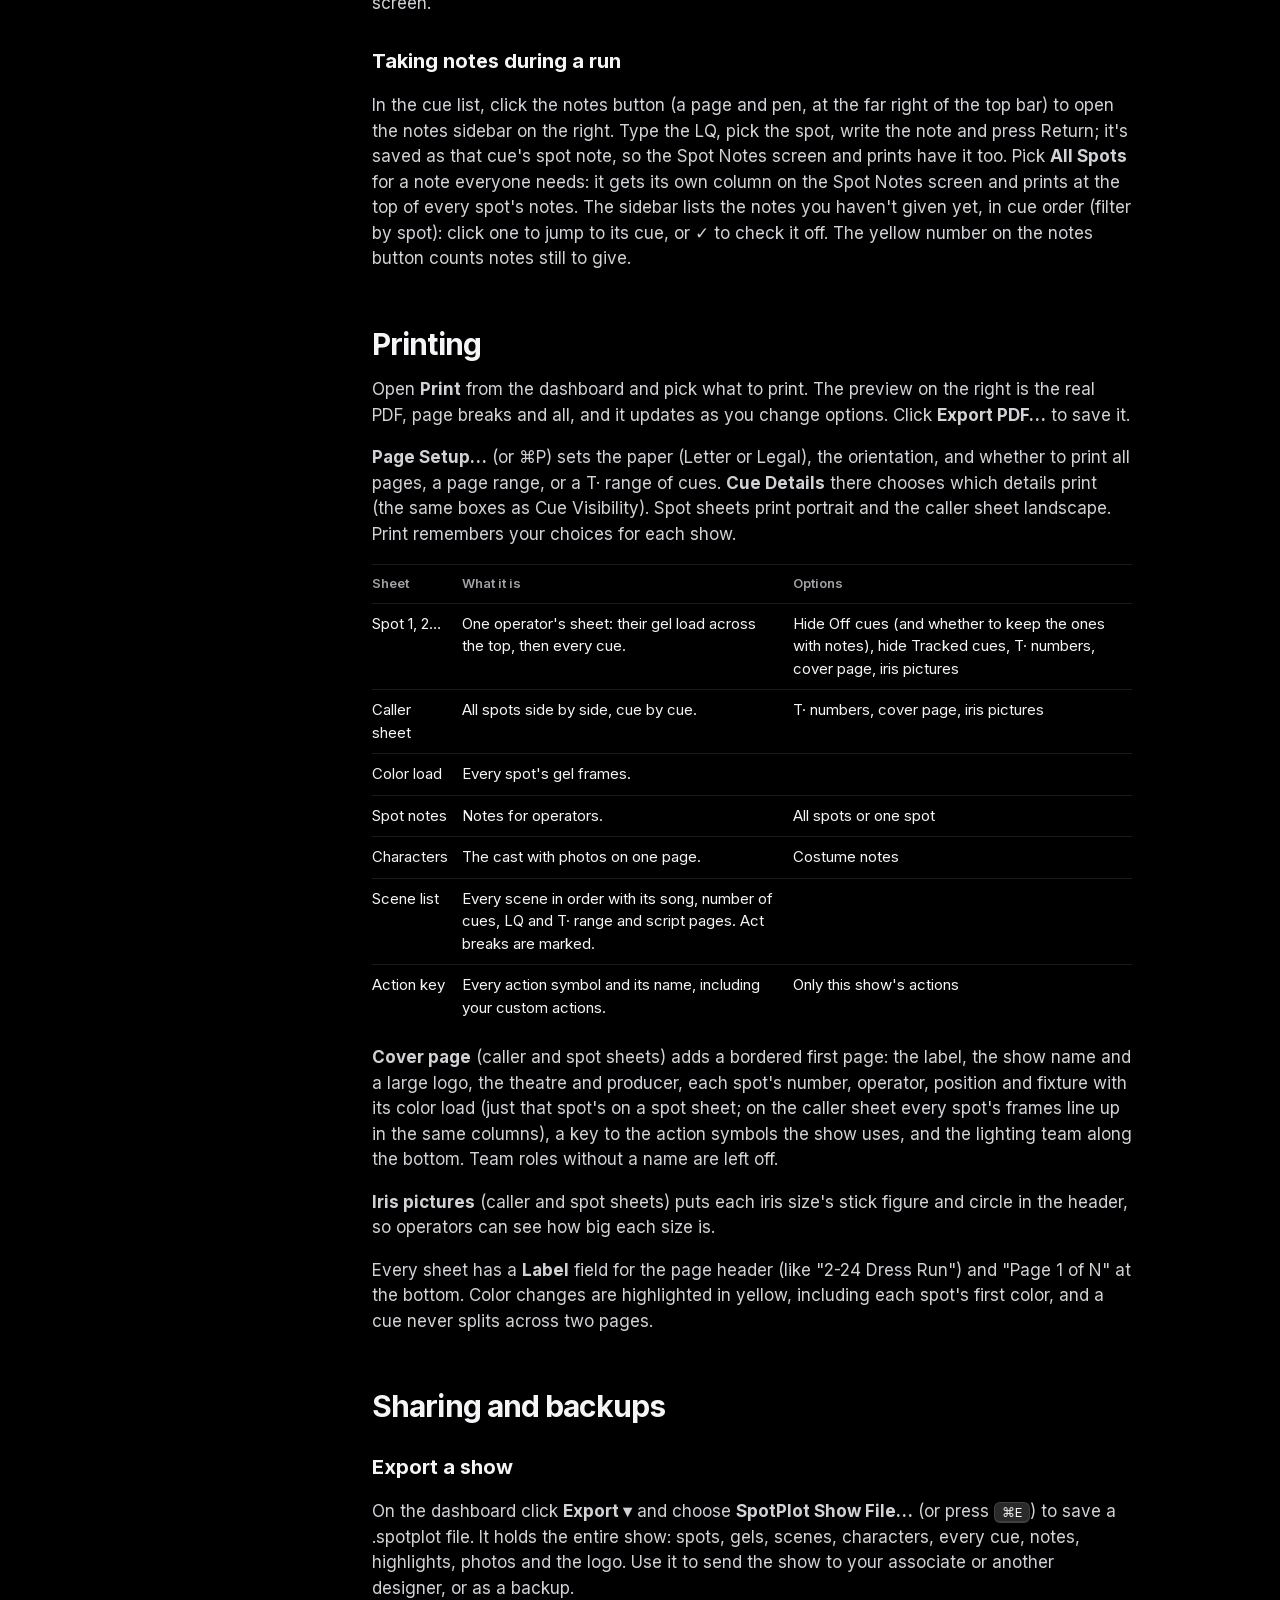
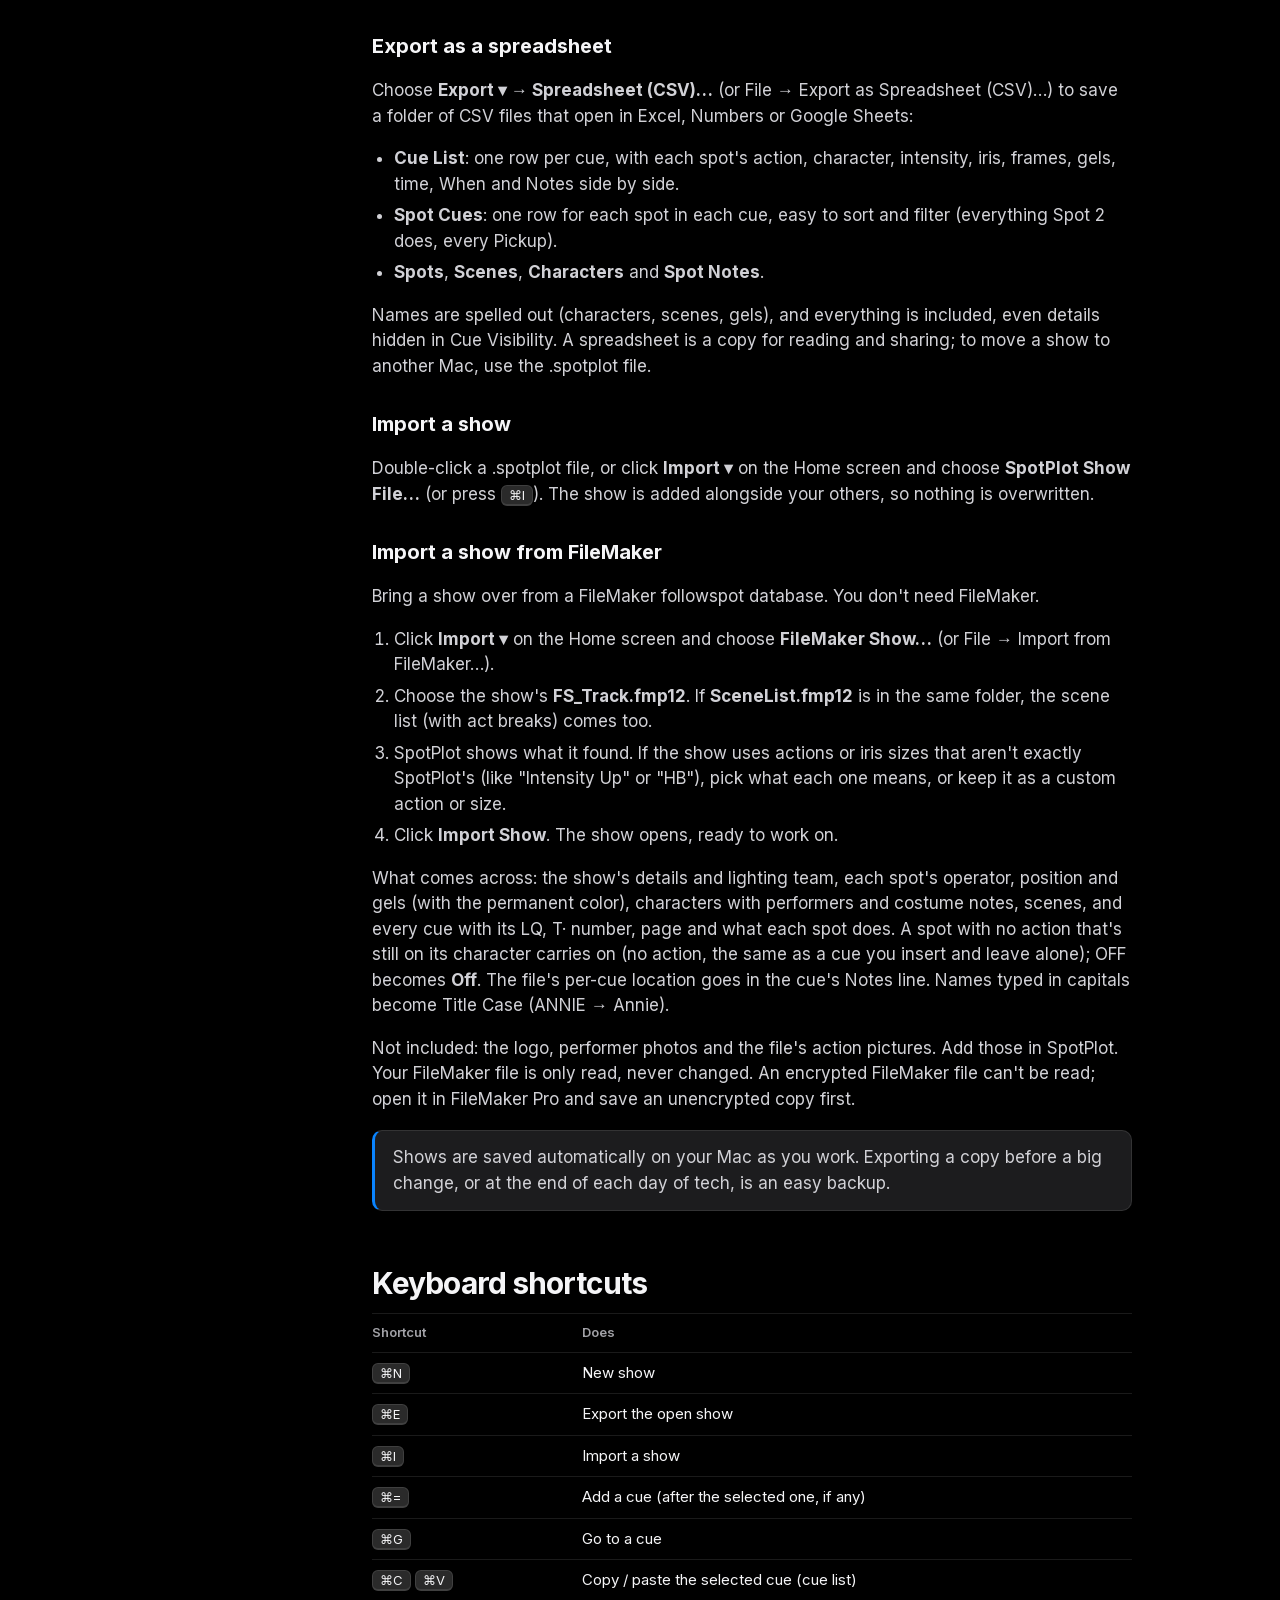
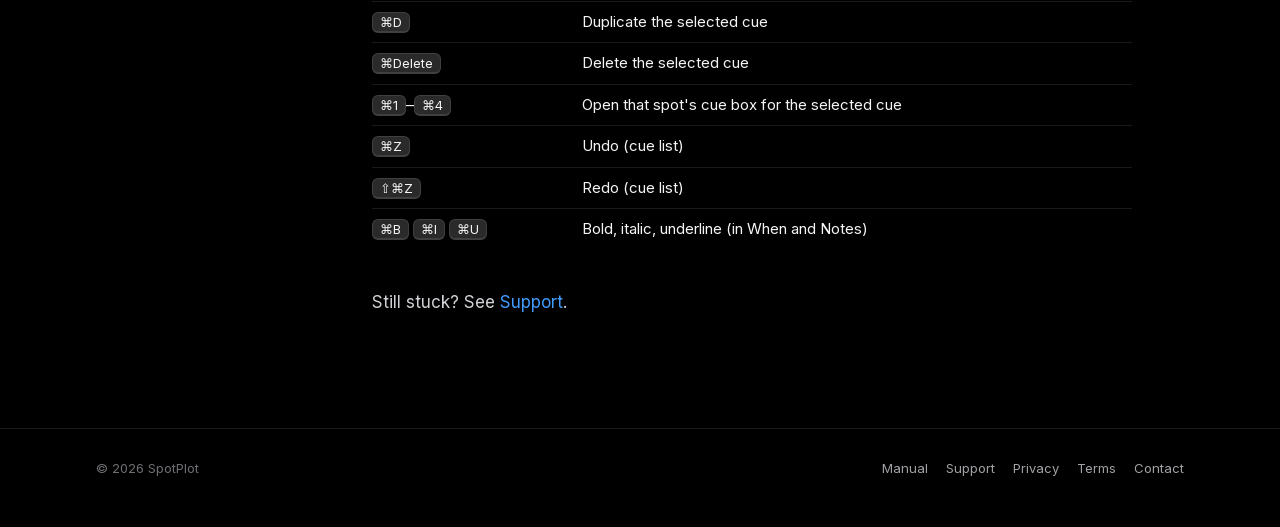
==== commit b9c374c0: "Manual: tracks wording" ====
--- a/manual.html
+++ b/manual.html
@@ -193,7 +193,7 @@
         <tr><td>Spot Order</td><td>Drag to change the order spots appear in the cue list and on the caller sheet.</td></tr>
         <tr><td>Cue Visibility</td><td>Choose which cue details (action, character, intensity, iris, color, time, When, Notes, page number) show on the cue list and which print. The page number is off on prints until you tick it; then spot sheets, the caller sheet and Spot Notes show it under each cue's T· number. Hiding never deletes anything.</td></tr>
         <tr><td>Cue Defaults</td><td>Still in progress, so it may change in an update. Starting values for a spot in a cue: intensity, time, iris size and color, laid out like a spot's box in the cue list. When you pick an action, they fill in any of those boxes that are still empty. Time fills in for every action; intensity, iris and color only when the spot is coming out of Off, so a spot that's already up keeps tracking what it had. An action's own settings still win: a Bump is always 0 seconds, a Pick Up is Full. Frames a spot doesn't have are skipped.</td></tr>
-        <tr><td>Actions</td><td>Add your own actions and give each one an icon: pick one of SpotPlot's own action symbols or a plain green, red, yellow, blue or purple circle from the icon library, or choose your own image. Your own actions follow SpotPlot's (a blue dot marks them), and <strong>+</strong> at the end adds one. Click any action to edit it. Your own actions can be renamed (every cue that uses one follows), given a new icon or deleted. <strong>Carries through this action</strong> says whether a character, iris or color change in an earlier cue carries into this one (unchecked stops it before); <strong>Spot goes out after this</strong> makes it end the spot like Fade Out. Not sure? Leave them unchecked. If cues use the one you delete, SpotPlot asks what they should use instead (another action or a new one), or you can keep it. SpotPlot's built-in actions (all but Off) can be renamed for this show only (for example "Pick Up" to "Pickup"); the new name shows on the cue list, the prints and the iPad, and Reset brings back the original.</td></tr>
+        <tr><td>Actions</td><td>Add your own actions and give each one an icon: pick one of SpotPlot's own action symbols or a plain green, red, yellow, blue or purple circle from the icon library, or choose your own image. Your own actions follow SpotPlot's (a blue dot marks them), and <strong>+</strong> at the end adds one. Click any action to edit it. Your own actions can be renamed (every cue that uses one follows), given a new icon or deleted. <strong>Tracks through this action</strong> says whether a character, iris or color change in an earlier cue tracks into this one (unchecked stops it before); <strong>Spot goes out after this</strong> makes it end the spot like Fade Out. Not sure? Leave them unchecked. If cues use the one you delete, SpotPlot asks what they should use instead (another action or a new one), or you can keep it. SpotPlot's built-in actions (all but Off) can be renamed for this show only (for example "Pick Up" to "Pickup"); the new name shows on the cue list, the prints and the iPad, and Reset brings back the original.</td></tr>
         <tr><td>Iris Sizes</td><td>Every iris button on the cue list, in order: rename any size (short button label and full name), drag ⠿ to reorder, add your own, or Reset a renamed built-in size. Renaming a size updates every cue that uses it. Click a size's stick figure and drag the circle (or its edge) to show how much of a person that size lights.</td></tr>
         <tr><td>iPad Sync</td><td>Lets the SpotPlot iPad app (coming soon) get this show: turn on "Let iPads connect to this show" and give operators this show's code. Each show has its own code, so iPads only get the shows you give them the code for. Lists which iPads have this show and which are online. iPads get your changes when you click <strong>Send to iPads</strong> in the cue list's top bar, so you can make several changes and send them together.</td></tr>
         <tr><td>Console Connection</td><td>Coming soon.</td></tr>
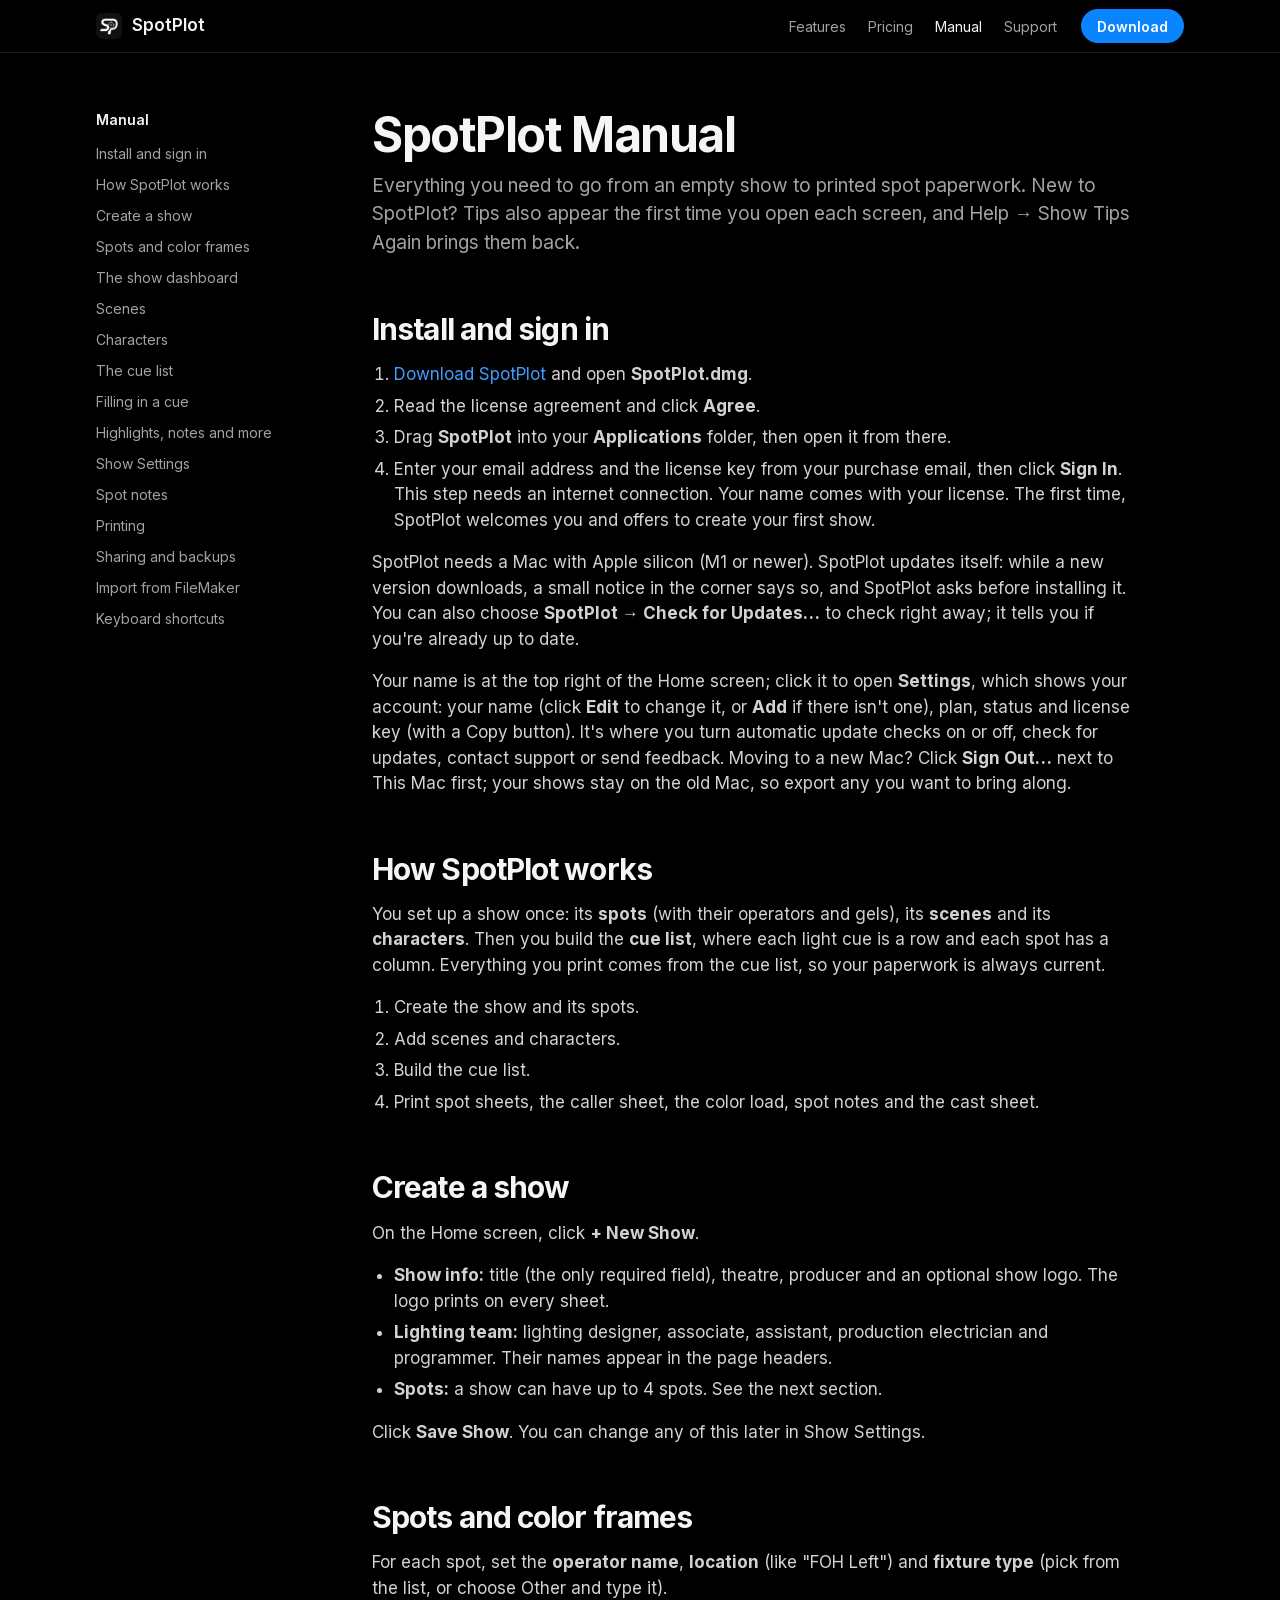
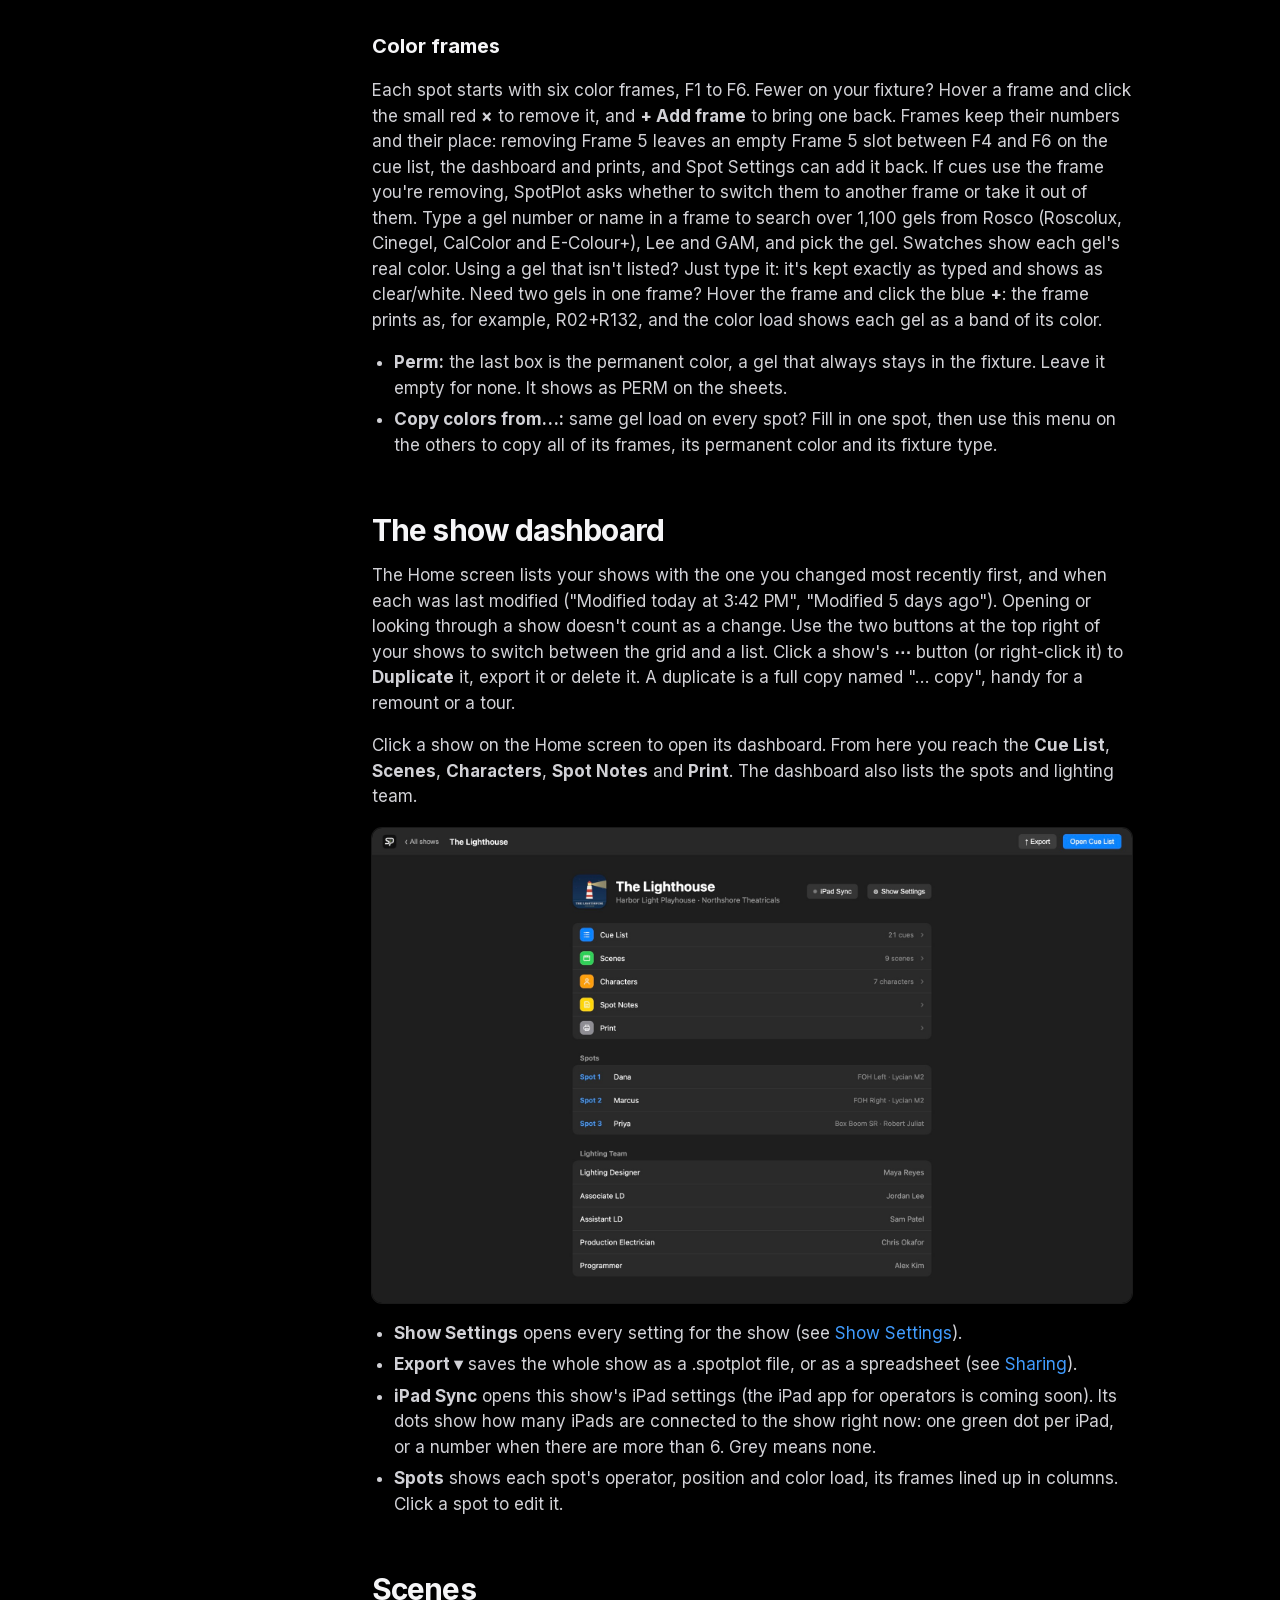
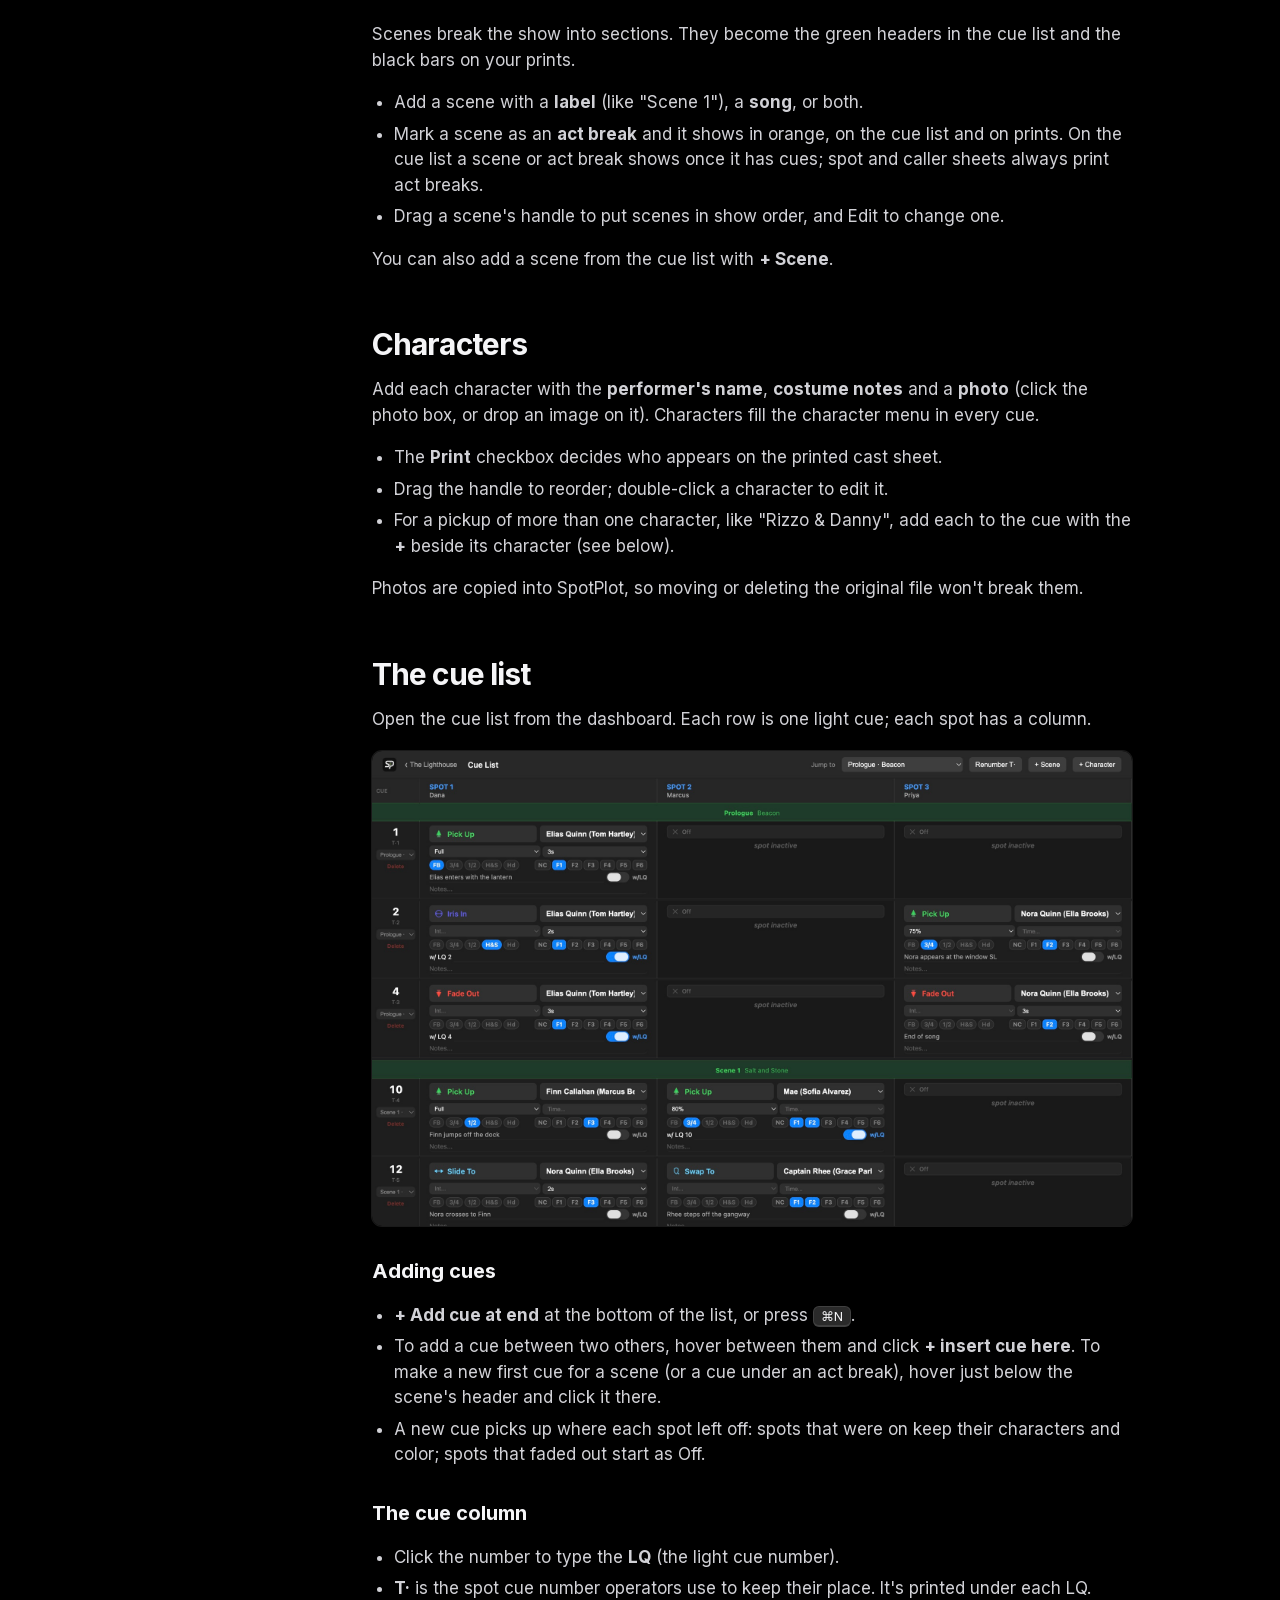
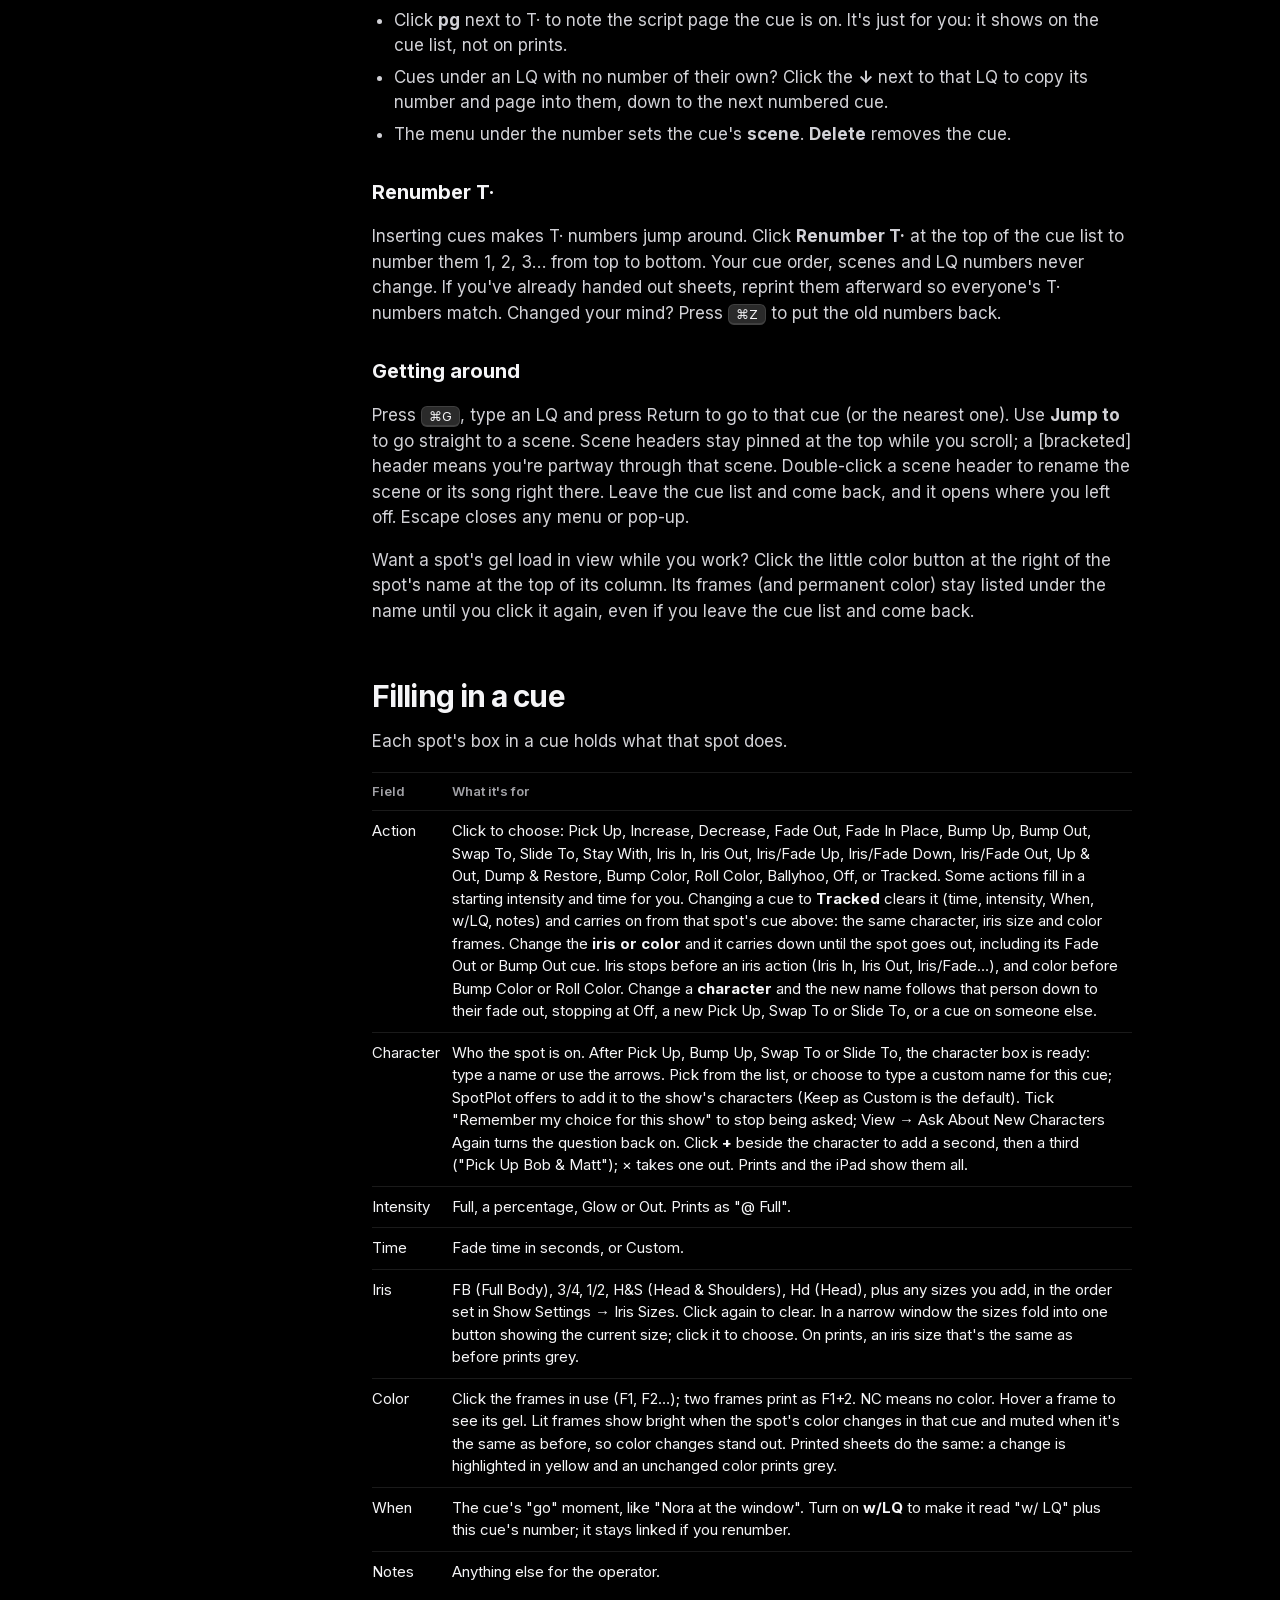
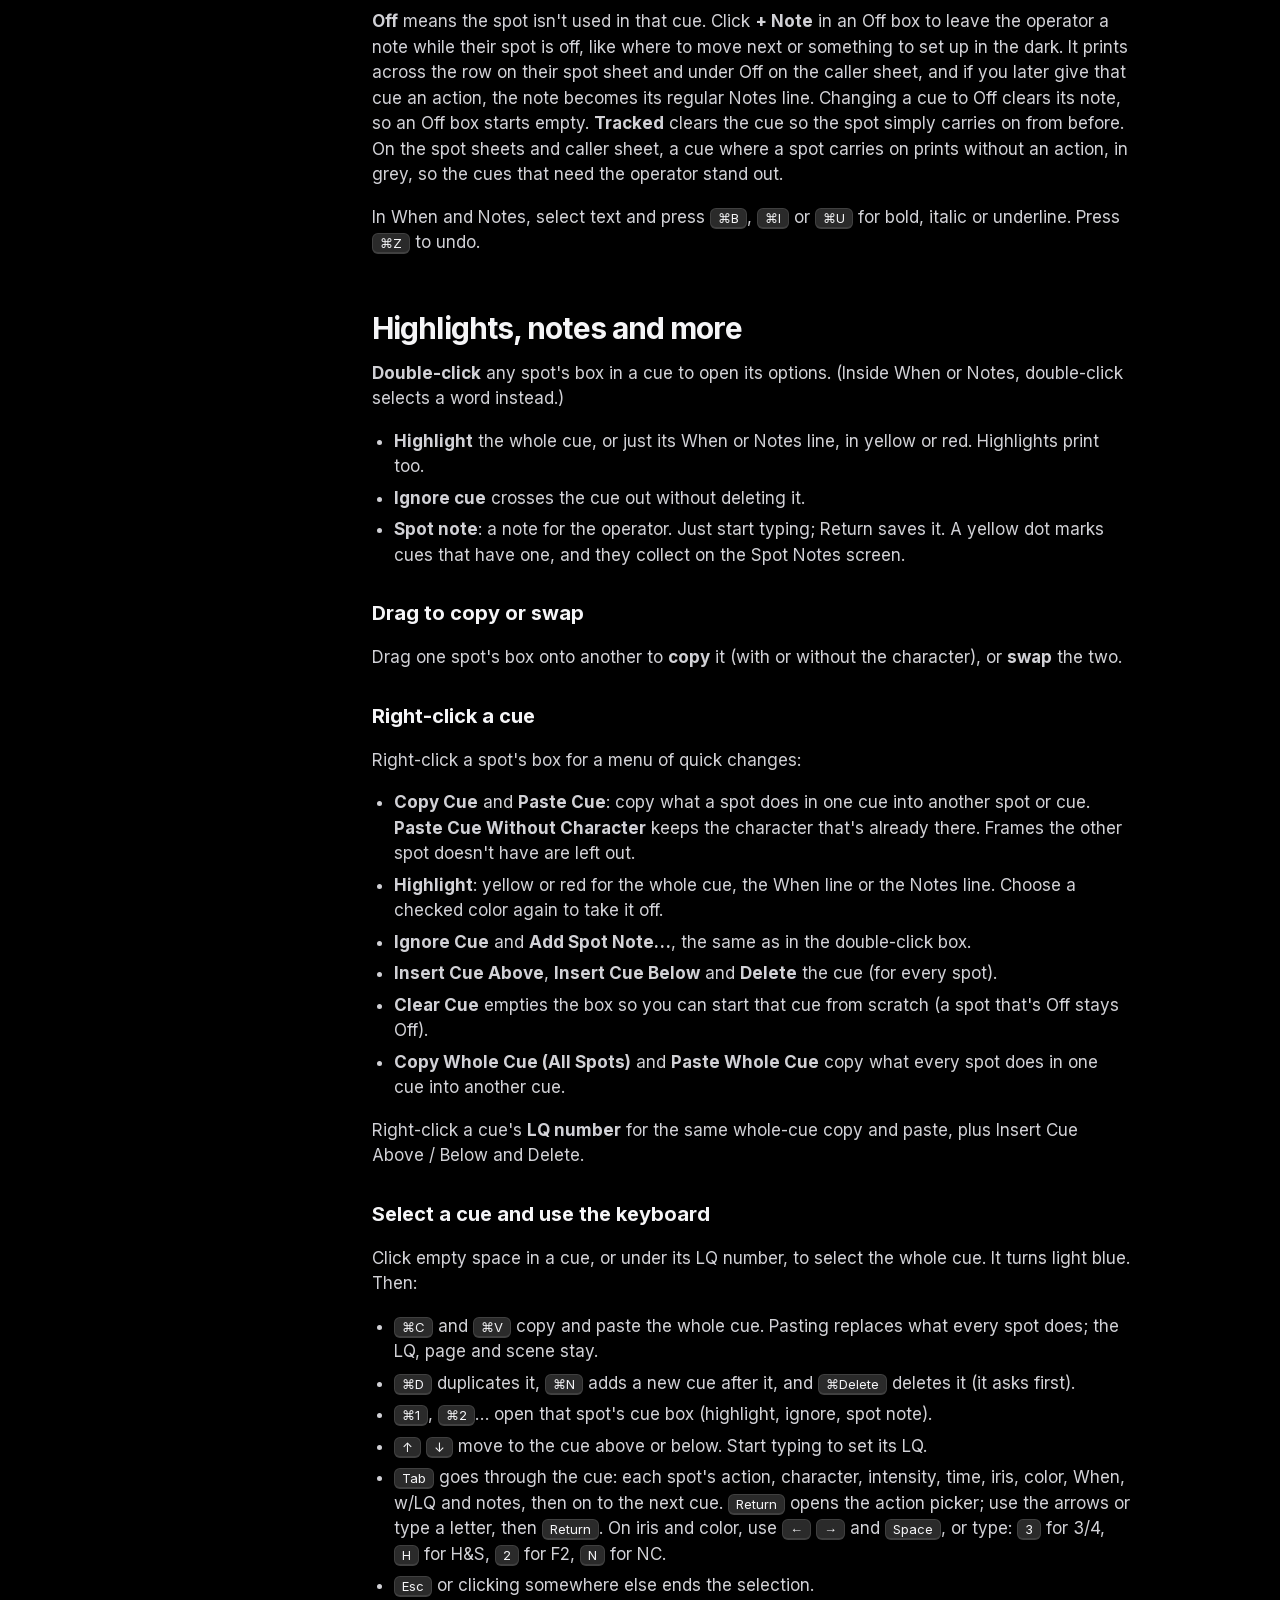
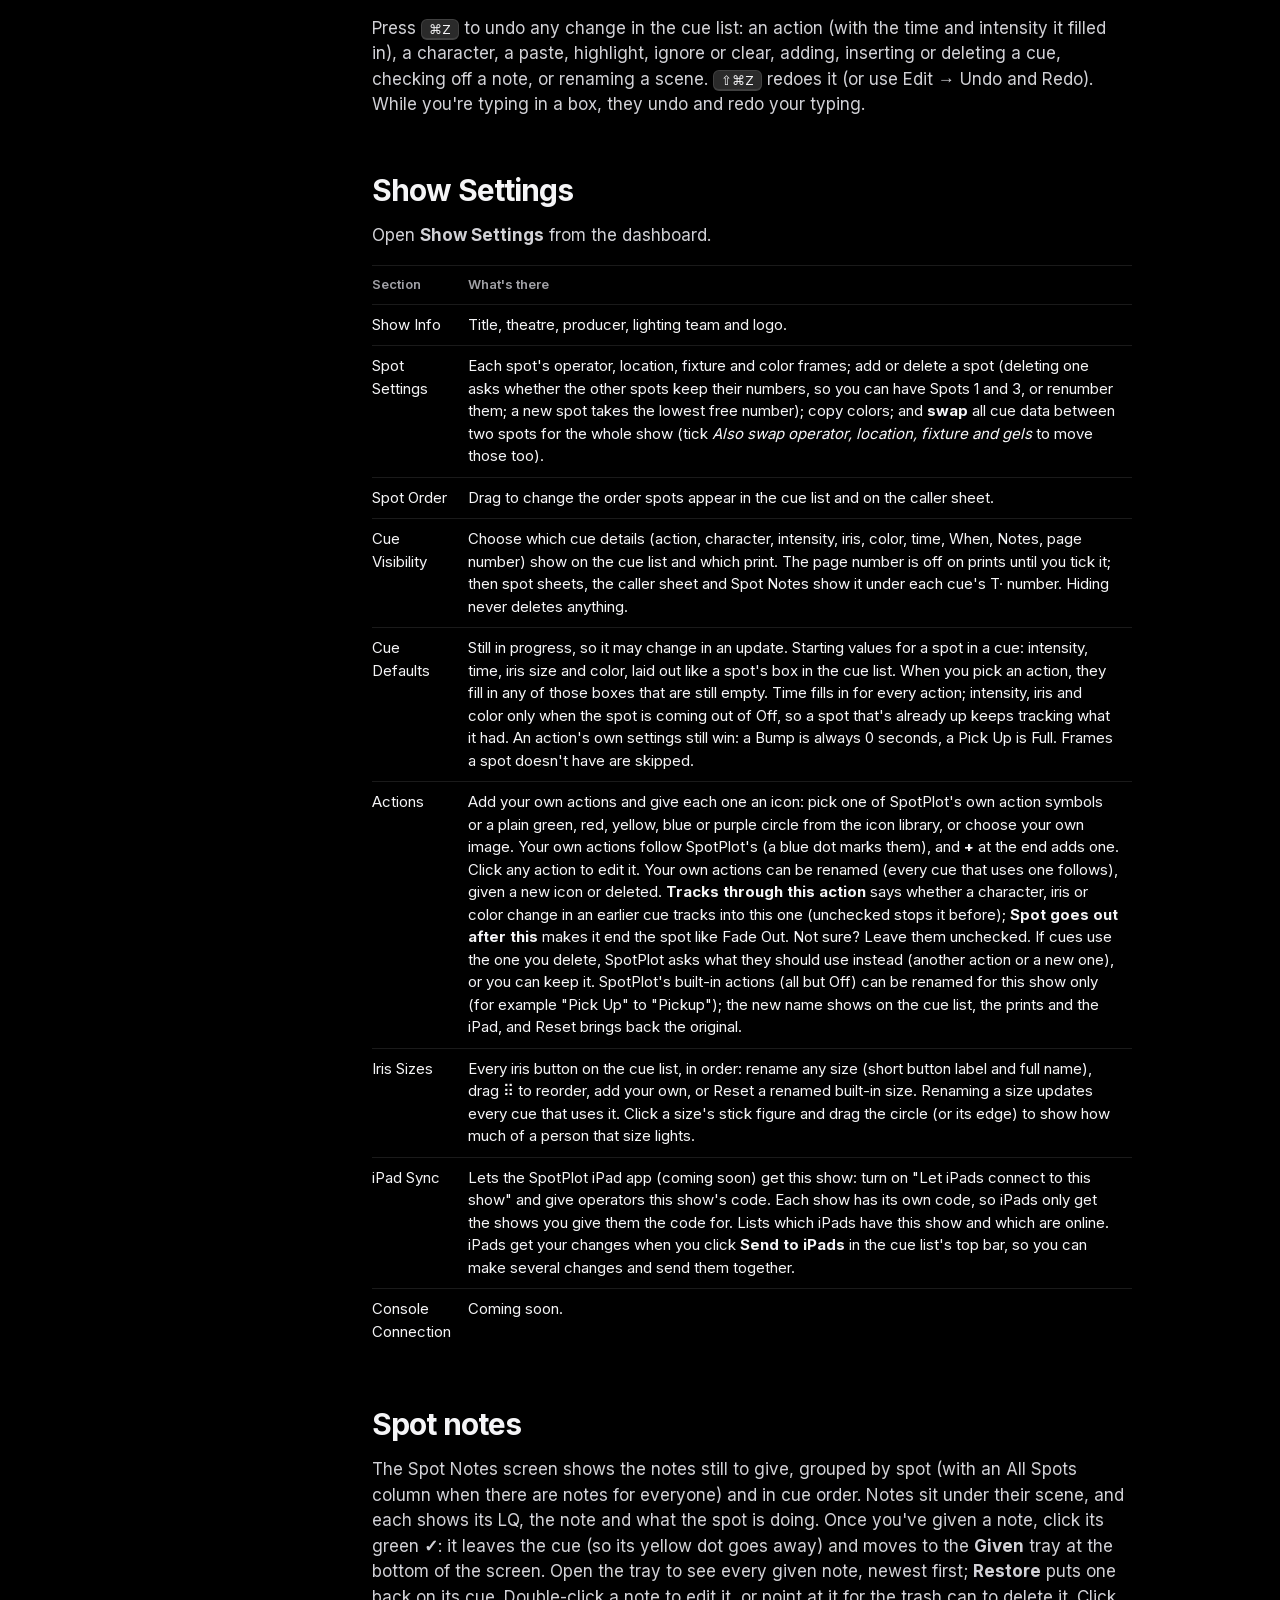
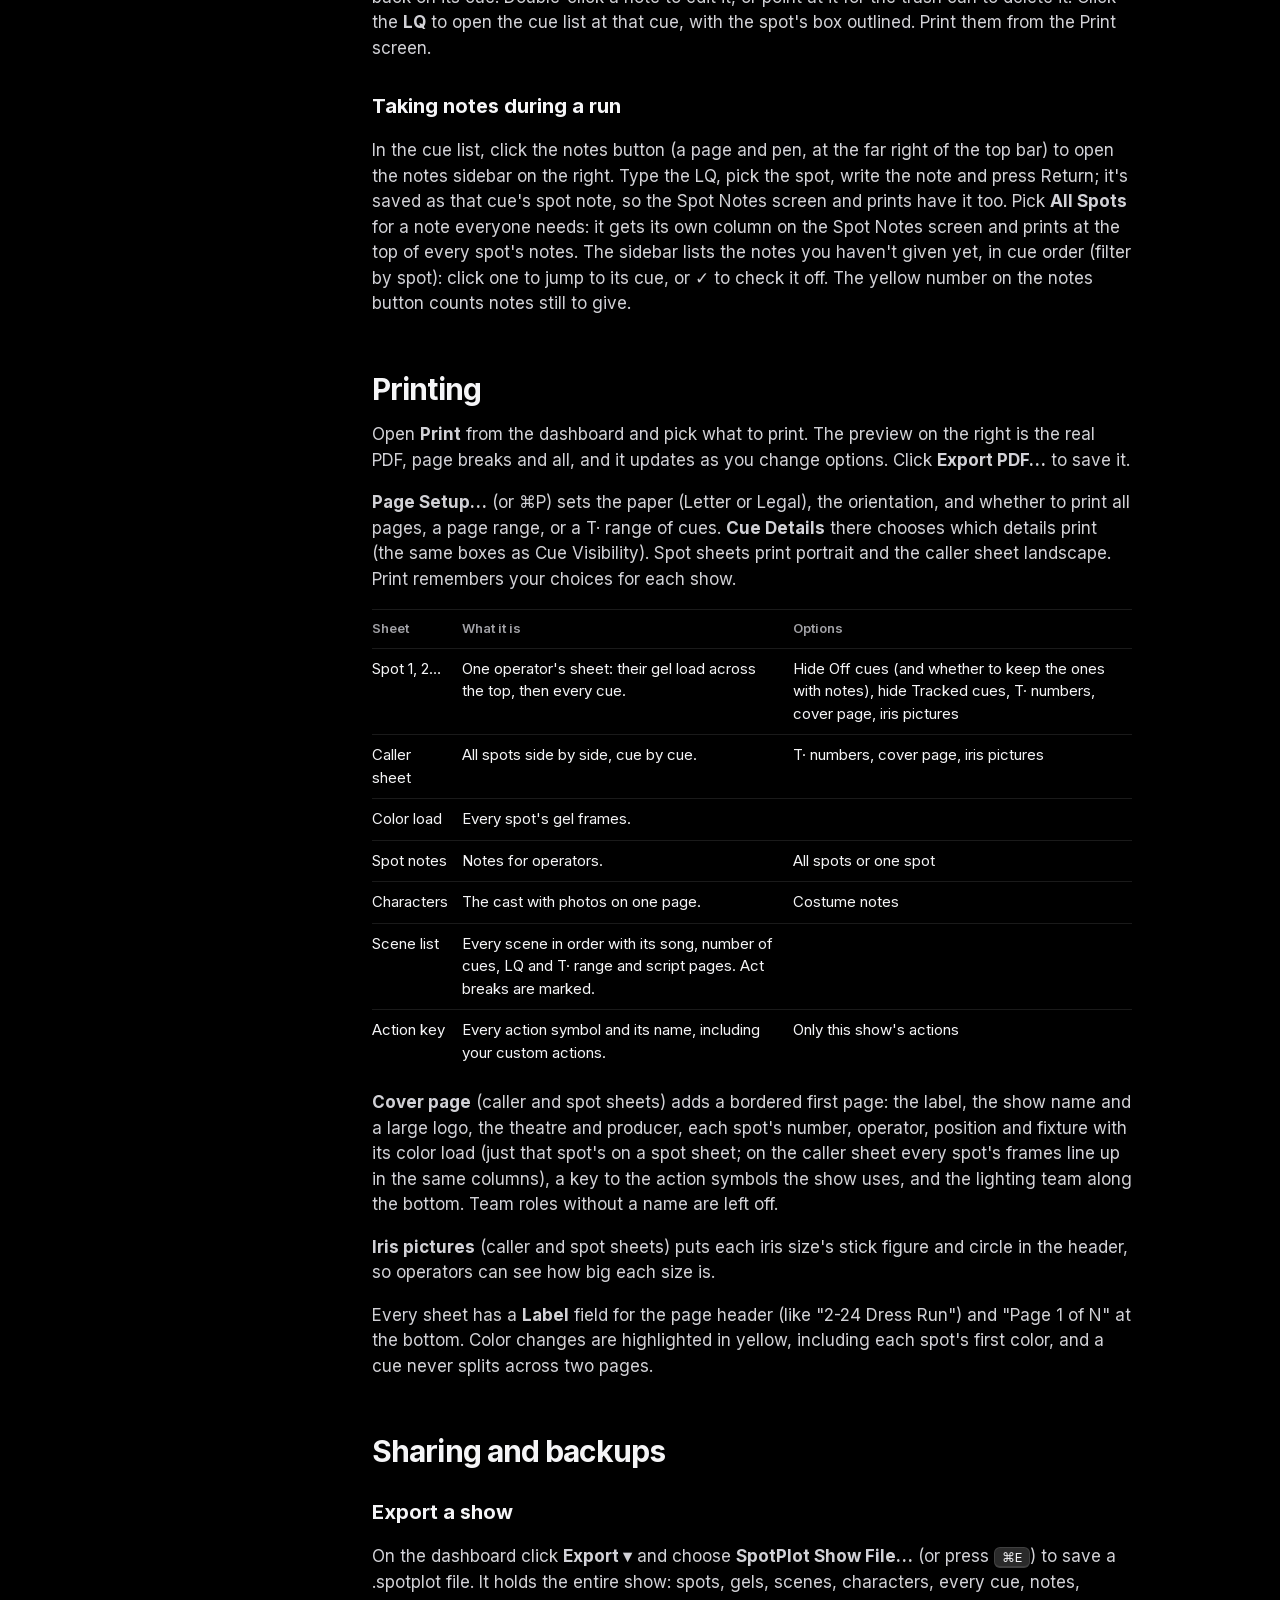
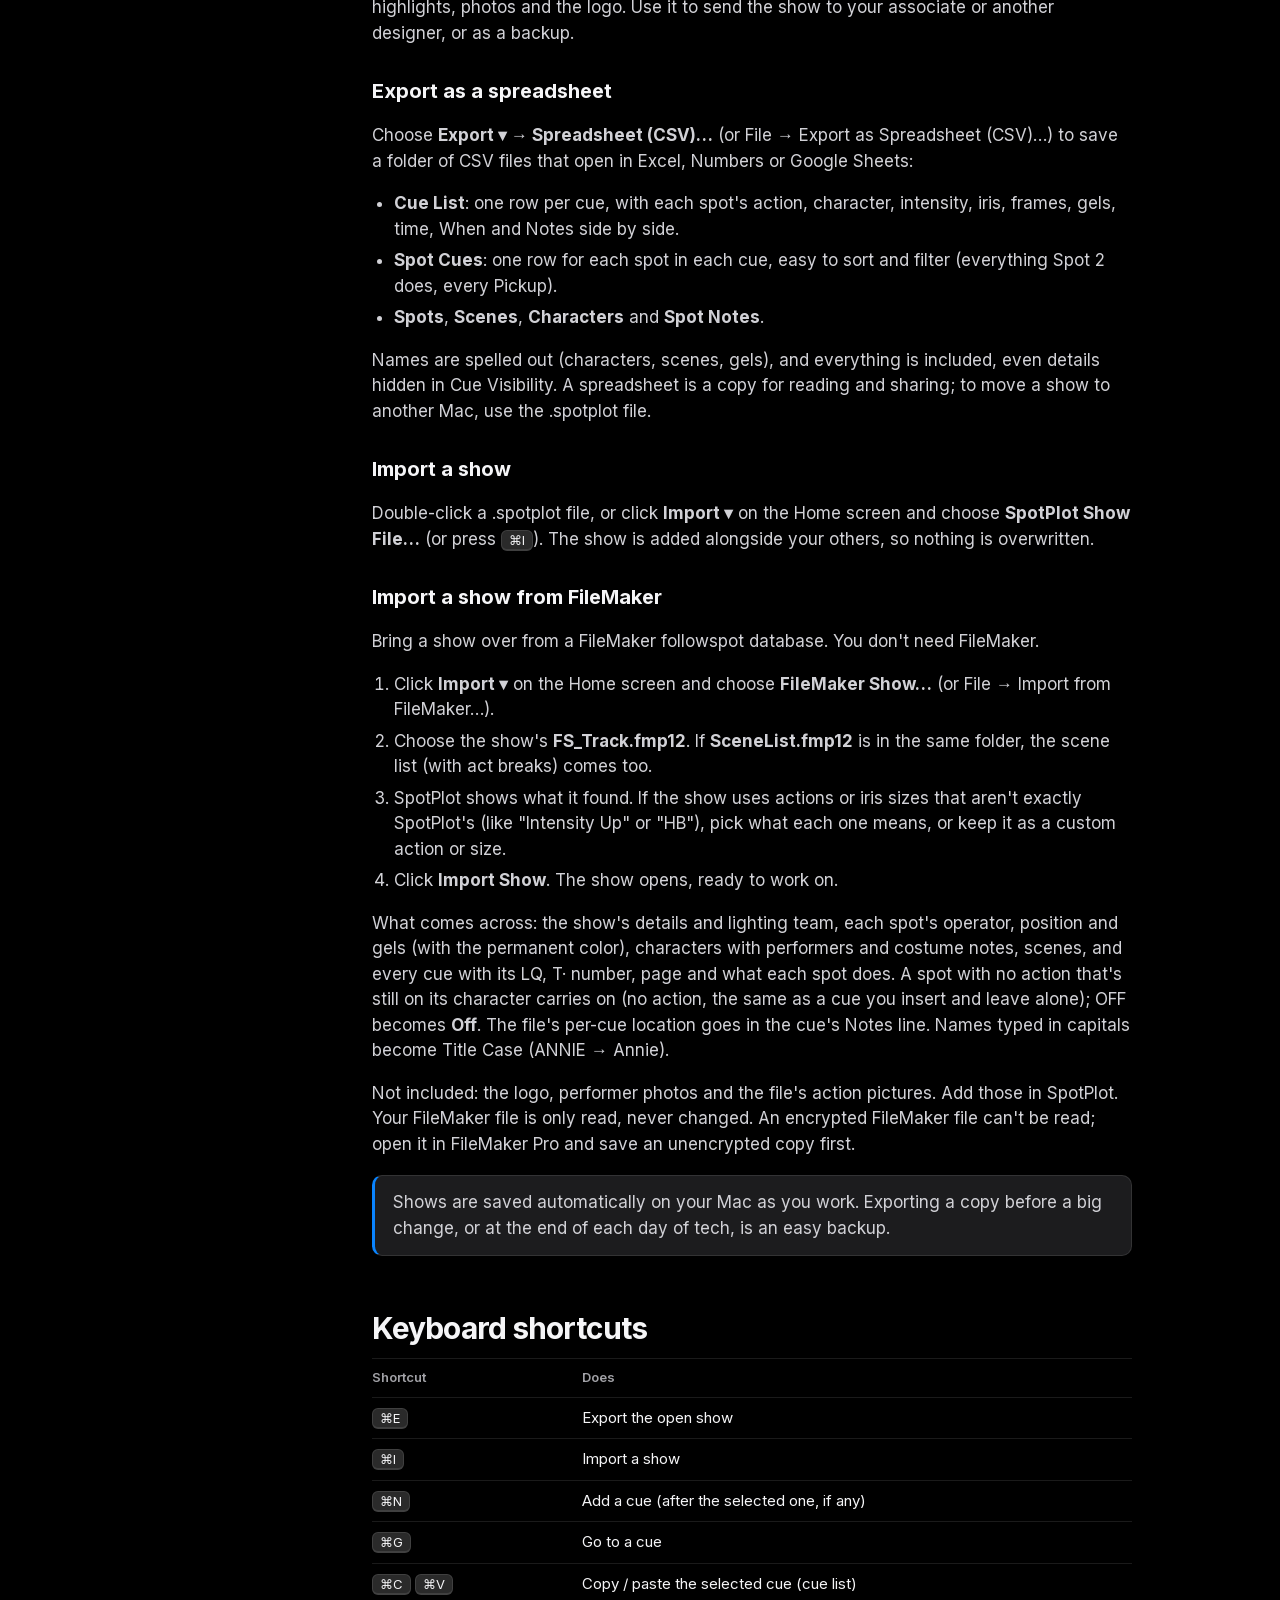
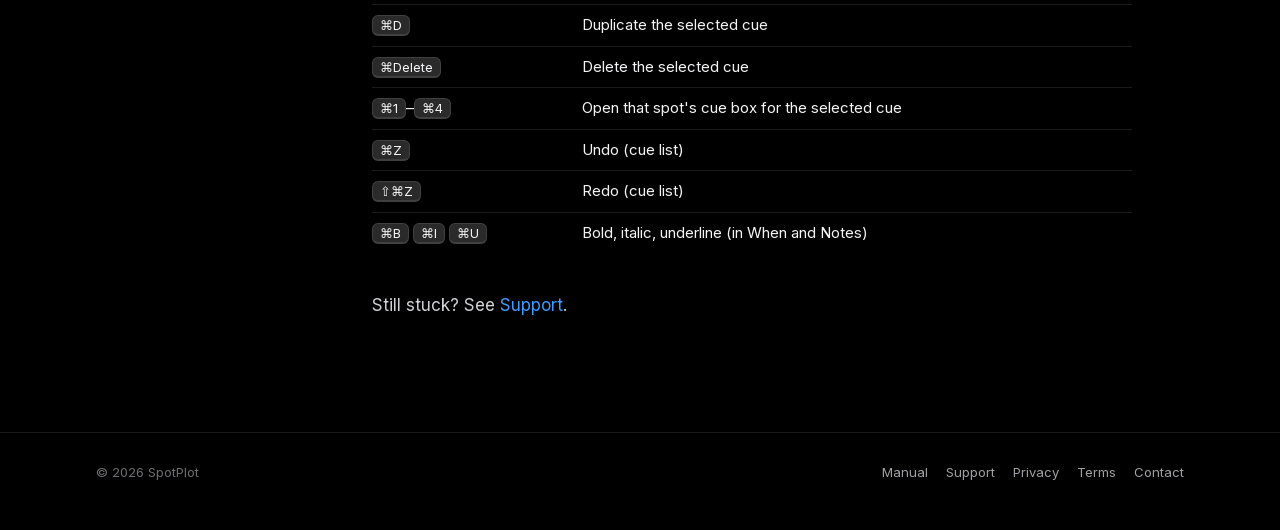
==== commit a01dd129: "Manual: ⌘N adds a cue, character after pick up, act breaks and iris on prints" ====
--- a/manual.html
+++ b/manual.html
@@ -67,7 +67,7 @@
       </ol>
 
       <h2 id="new-show">Create a show</h2>
-      <p>On the Home screen, click <strong>+ New Show</strong> (or press <kbd>⌘N</kbd>).</p>
+      <p>On the Home screen, click <strong>+ New Show</strong>.</p>
       <ul>
         <li><strong>Show info:</strong> title (the only required field), theatre, producer and an optional show logo. The logo prints on every sheet.</li>
         <li><strong>Lighting team:</strong> lighting designer, associate, assistant, production electrician and programmer. Their names appear in the page headers.</li>
@@ -99,7 +99,7 @@
       <p>Scenes break the show into sections. They become the green headers in the cue list and the black bars on your prints.</p>
       <ul>
         <li>Add a scene with a <strong>label</strong> (like "Scene 1"), a <strong>song</strong>, or both.</li>
-        <li>Mark a scene as an <strong>act break</strong> and it shows in orange. Act breaks always show in the cue list and on spot and caller sheets, even with no cues of their own; other scenes show once they have cues.</li>
+        <li>Mark a scene as an <strong>act break</strong> and it shows in orange, on the cue list and on prints. On the cue list a scene or act break shows once it has cues; spot and caller sheets always print act breaks.</li>
         <li>Drag a scene's handle to put scenes in show order, and Edit to change one.</li>
       </ul>
       <p>You can also add a scene from the cue list with <strong>+ Scene</strong>.</p>
@@ -118,7 +118,7 @@
       <img src="img/cuelist.jpg" alt="The cue list with green scene headers, cue numbers on the left and a column for each spot." loading="lazy">
       <h3>Adding cues</h3>
       <ul>
-        <li><strong>+ Add cue at end</strong> at the bottom of the list, or press <kbd>⌘=</kbd>.</li>
+        <li><strong>+ Add cue at end</strong> at the bottom of the list, or press <kbd>⌘N</kbd>.</li>
         <li>To add a cue between two others, hover between them and click <strong>+ insert cue here</strong>. To make a new first cue for a scene (or a cue under an act break), hover just below the scene's header and click it there.</li>
         <li>A new cue picks up where each spot left off: spots that were on keep their characters and color; spots that faded out start as Off.</li>
       </ul>
@@ -141,10 +141,10 @@
       <table>
         <tr><th>Field</th><th>What it's for</th></tr>
         <tr><td>Action</td><td>Click to choose: Pick Up, Increase, Decrease, Fade Out, Fade In Place, Bump Up, Bump Out, Swap To, Slide To, Stay With, Iris In, Iris Out, Iris/Fade Up, Iris/Fade Down, Iris/Fade Out, Up &amp; Out, Dump &amp; Restore, Bump Color, Roll Color, Ballyhoo, Off, or Tracked. Some actions fill in a starting intensity and time for you. Changing a cue to <strong>Tracked</strong> clears it (time, intensity, When, w/LQ, notes) and carries on from that spot's cue above: the same character, iris size and color frames. Change the <strong>iris or color</strong> and it carries down until the spot goes out, including its Fade Out or Bump Out cue. Iris stops before an iris action (Iris In, Iris Out, Iris/Fade…), and color before Bump Color or Roll Color. Change a <strong>character</strong> and the new name follows that person down to their fade out, stopping at Off, a new Pick Up, Swap To or Slide To, or a cue on someone else.</td></tr>
-        <tr><td>Character</td><td>Who the spot is on. Pick from the list, or choose to type a custom name for this cue; SpotPlot offers to add it to the show's characters (Keep as Custom is the default). Tick "Remember my choice for this show" to stop being asked; View → Ask About New Characters Again turns the question back on. Click <strong>+</strong> beside the character to add a second, then a third ("Pick Up Bob &amp; Matt"); × takes one out. Prints and the iPad show them all.</td></tr>
+        <tr><td>Character</td><td>Who the spot is on. After Pick Up, Bump Up, Swap To or Slide To, the character box is ready: type a name or use the arrows. Pick from the list, or choose to type a custom name for this cue; SpotPlot offers to add it to the show's characters (Keep as Custom is the default). Tick "Remember my choice for this show" to stop being asked; View → Ask About New Characters Again turns the question back on. Click <strong>+</strong> beside the character to add a second, then a third ("Pick Up Bob &amp; Matt"); × takes one out. Prints and the iPad show them all.</td></tr>
         <tr><td>Intensity</td><td>Full, a percentage, Glow or Out. Prints as "@ Full".</td></tr>
         <tr><td>Time</td><td>Fade time in seconds, or Custom.</td></tr>
-        <tr><td>Iris</td><td>FB (Full Body), 3/4, 1/2, H&amp;S (Head &amp; Shoulders), Hd (Head), plus any sizes you add, in the order set in Show Settings → Iris Sizes. Click again to clear. In a narrow window the sizes fold into one button showing the current size; click it to choose.</td></tr>
+        <tr><td>Iris</td><td>FB (Full Body), 3/4, 1/2, H&amp;S (Head &amp; Shoulders), Hd (Head), plus any sizes you add, in the order set in Show Settings → Iris Sizes. Click again to clear. In a narrow window the sizes fold into one button showing the current size; click it to choose. On prints, an iris size that's the same as before prints grey.</td></tr>
         <tr><td>Color</td><td>Click the frames in use (F1, F2…); two frames print as F1+2. NC means no color. Hover a frame to see its gel. Lit frames show bright when the spot's color changes in that cue and muted when it's the same as before, so color changes stand out. Printed sheets do the same: a change is highlighted in yellow and an unchanged color prints grey.</td></tr>
         <tr><td>When</td><td>The cue's "go" moment, like "Nora at the window". Turn on <strong>w/LQ</strong> to make it read "w/ LQ" plus this cue's number; it stays linked if you renumber.</td></tr>
         <tr><td>Notes</td><td>Anything else for the operator.</td></tr>
@@ -176,7 +176,7 @@
       <p>Click empty space in a cue, or under its LQ number, to select the whole cue. It turns light blue. Then:</p>
       <ul>
         <li><kbd>⌘C</kbd> and <kbd>⌘V</kbd> copy and paste the whole cue. Pasting replaces what every spot does; the LQ, page and scene stay.</li>
-        <li><kbd>⌘D</kbd> duplicates it, <kbd>⌘=</kbd> adds a new cue after it, and <kbd>⌘Delete</kbd> deletes it (it asks first).</li>
+        <li><kbd>⌘D</kbd> duplicates it, <kbd>⌘N</kbd> adds a new cue after it, and <kbd>⌘Delete</kbd> deletes it (it asks first).</li>
         <li><kbd>⌘1</kbd>, <kbd>⌘2</kbd>… open that spot's cue box (highlight, ignore, spot note).</li>
         <li><kbd>↑</kbd> <kbd>↓</kbd> move to the cue above or below. Start typing to set its LQ.</li>
         <li><kbd>Tab</kbd> goes through the cue: each spot's action, character, intensity, time, iris, color, When, w/LQ and notes, then on to the next cue. <kbd>Return</kbd> opens the action picker; use the arrows or type a letter, then <kbd>Return</kbd>. On iris and color, use <kbd>←</kbd> <kbd>→</kbd> and <kbd>Space</kbd>, or type: <kbd>3</kbd> for 3/4, <kbd>H</kbd> for H&amp;S, <kbd>2</kbd> for F2, <kbd>N</kbd> for NC.</li>
@@ -249,10 +249,9 @@
       <h2 id="shortcuts">Keyboard shortcuts</h2>
       <table>
         <tr><th>Shortcut</th><th>Does</th></tr>
-        <tr><td><kbd>⌘N</kbd></td><td>New show</td></tr>
         <tr><td><kbd>⌘E</kbd></td><td>Export the open show</td></tr>
         <tr><td><kbd>⌘I</kbd></td><td>Import a show</td></tr>
-        <tr><td><kbd>⌘=</kbd></td><td>Add a cue (after the selected one, if any)</td></tr>
+        <tr><td><kbd>⌘N</kbd></td><td>Add a cue (after the selected one, if any)</td></tr>
         <tr><td><kbd>⌘G</kbd></td><td>Go to a cue</td></tr>
         <tr><td><kbd>⌘C</kbd> <kbd>⌘V</kbd></td><td>Copy / paste the selected cue (cue list)</td></tr>
         <tr><td><kbd>⌘D</kbd></td><td>Duplicate the selected cue</td></tr>
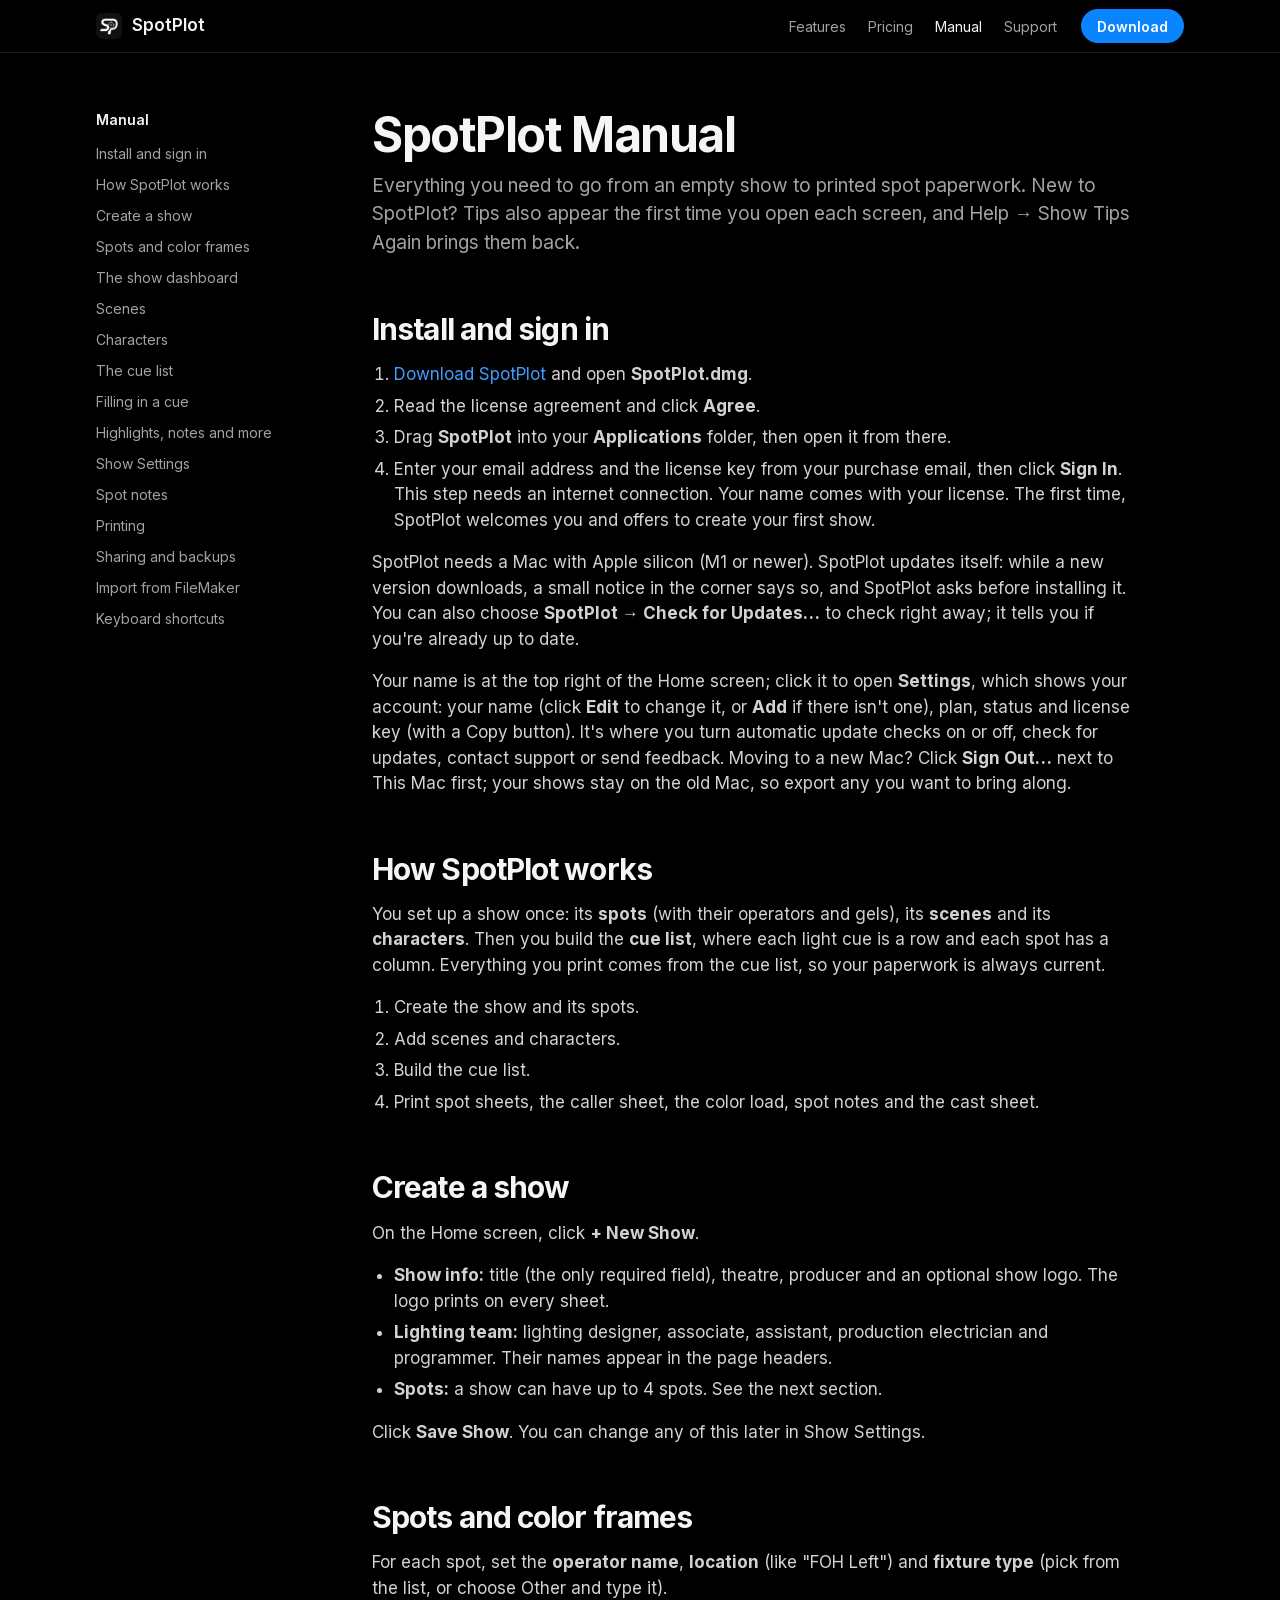
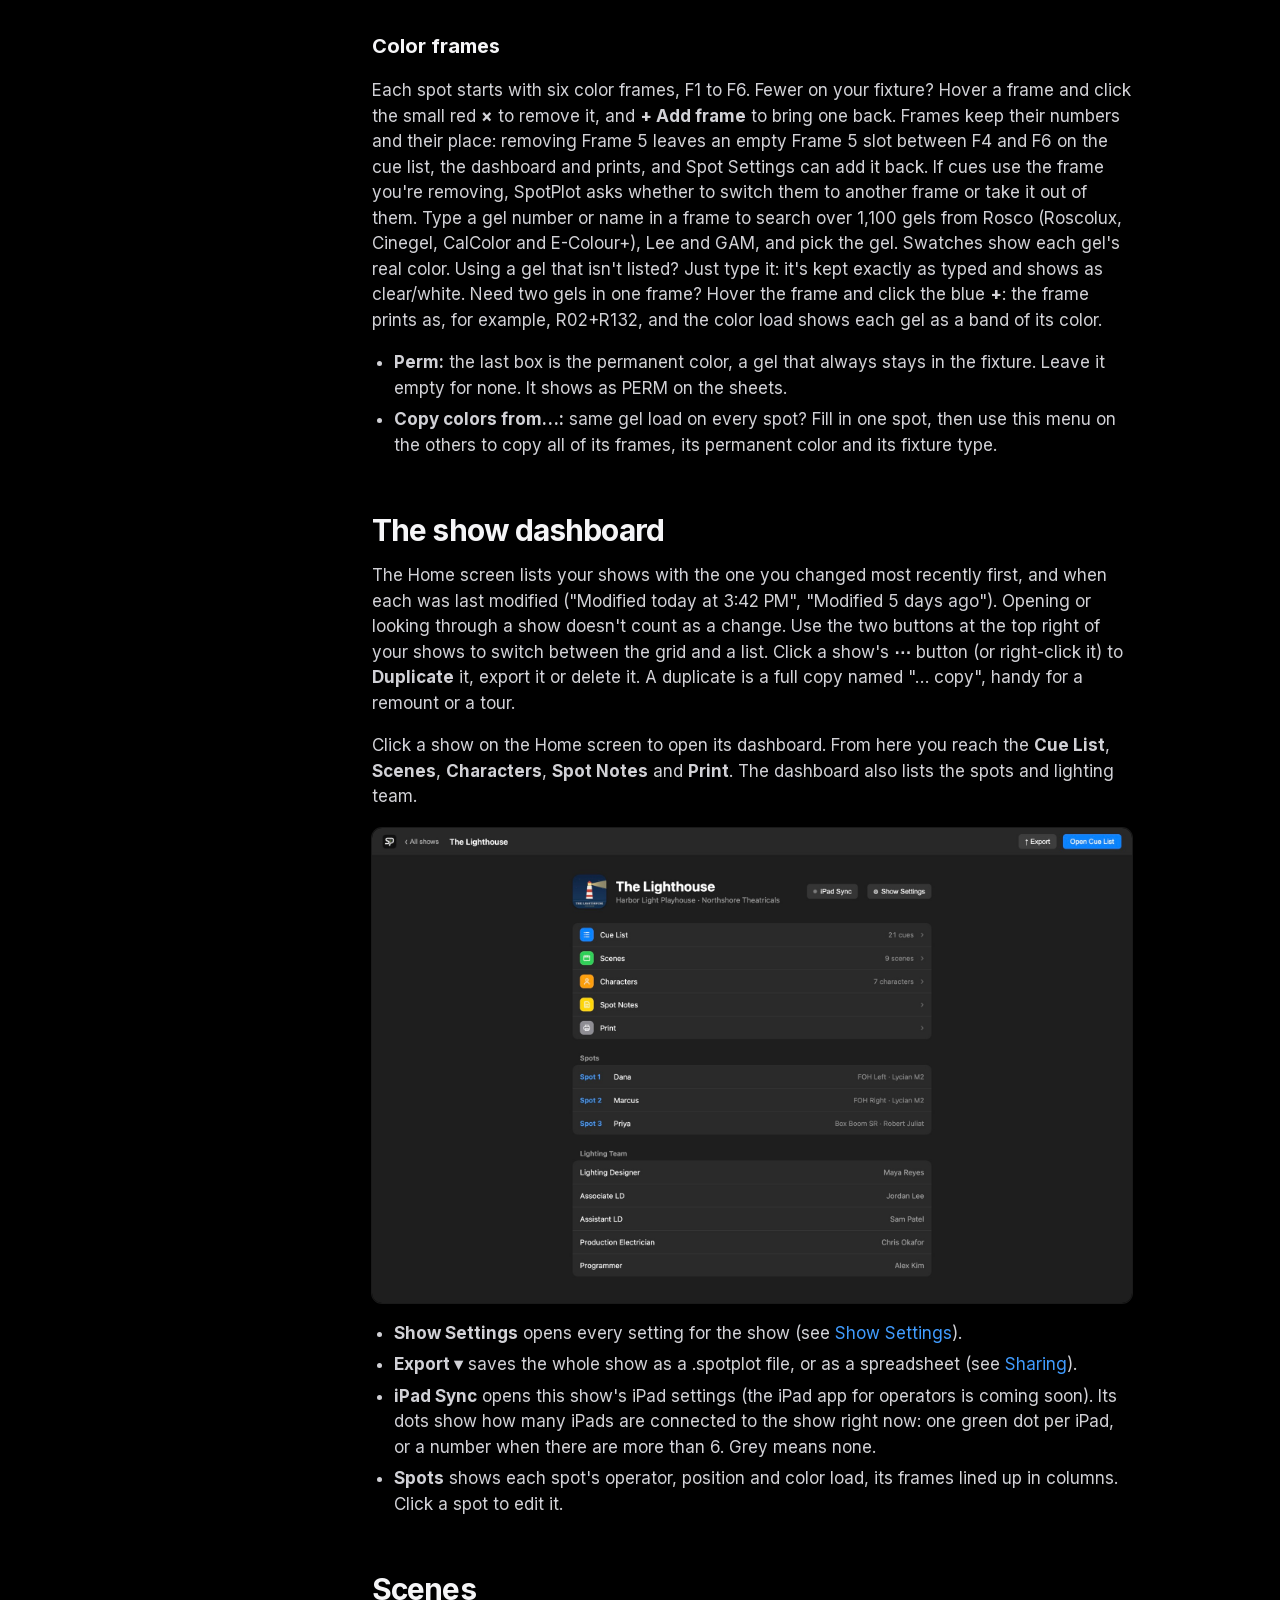
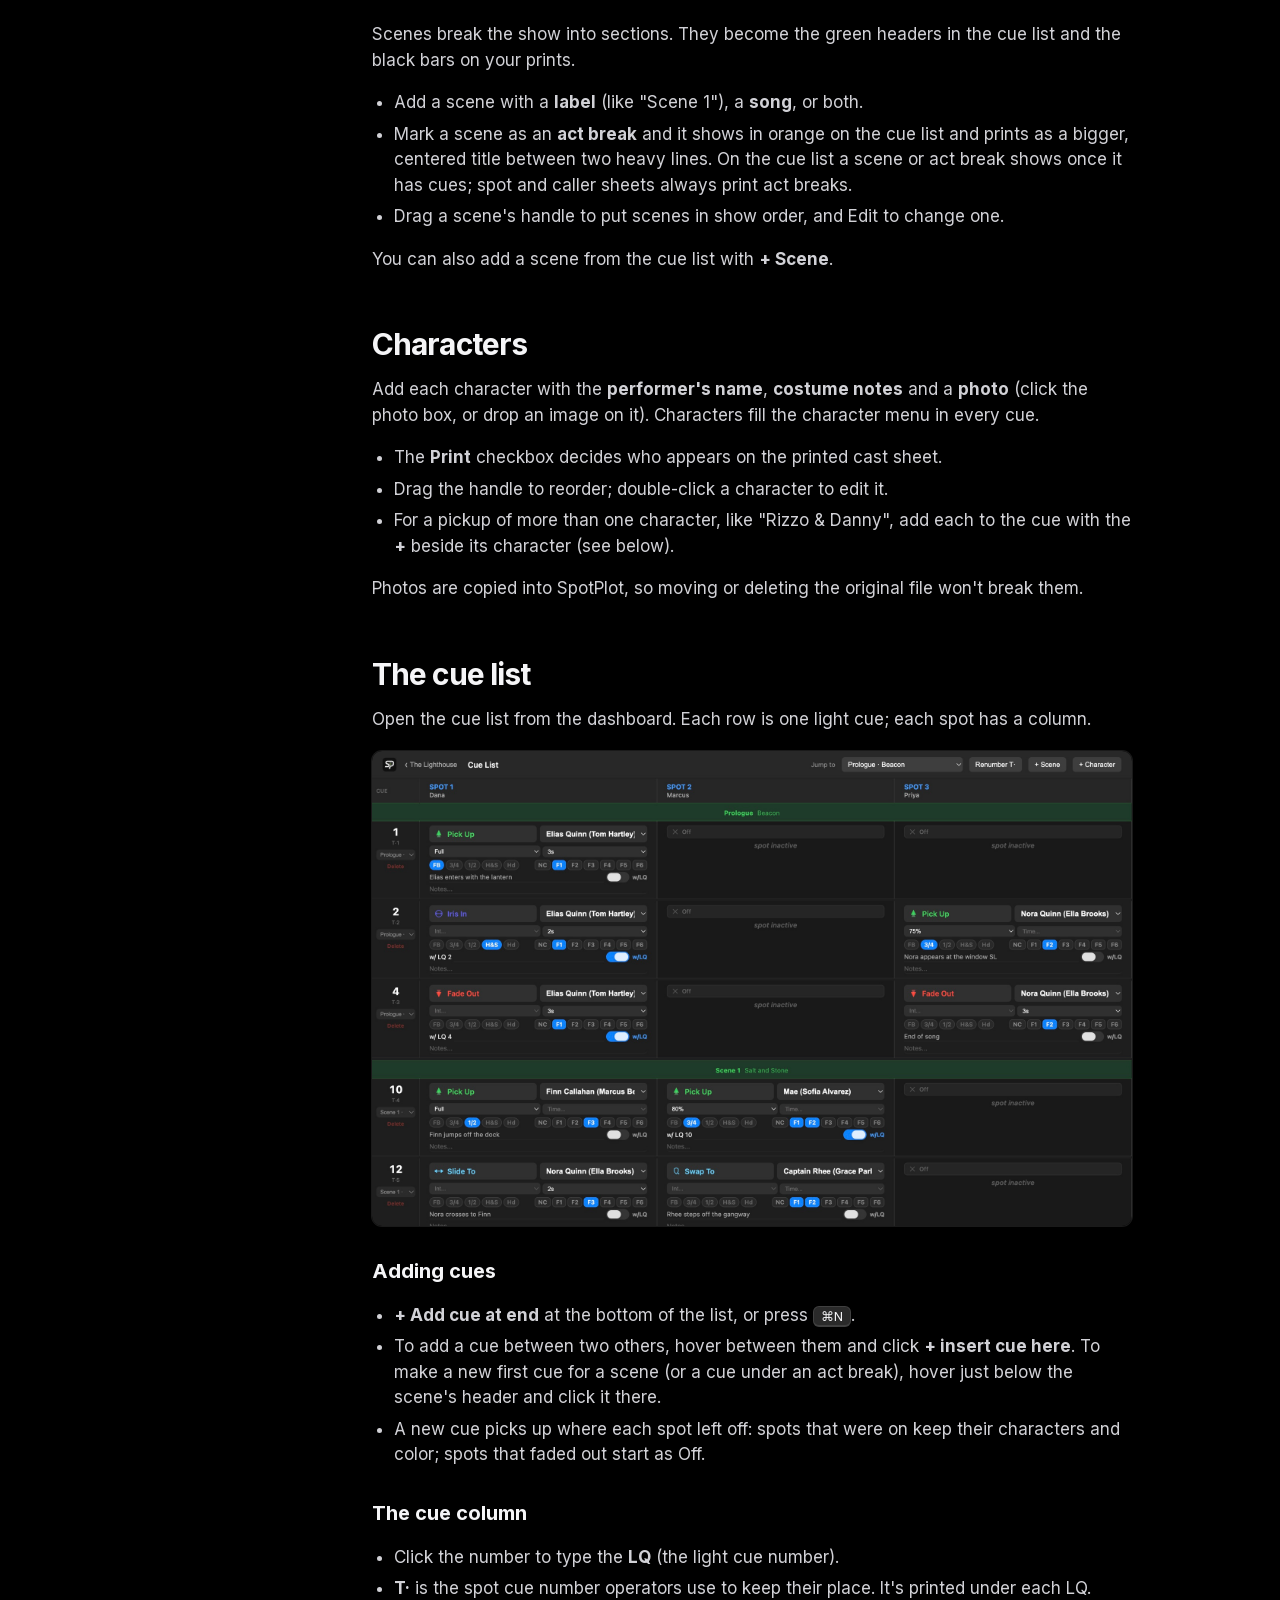
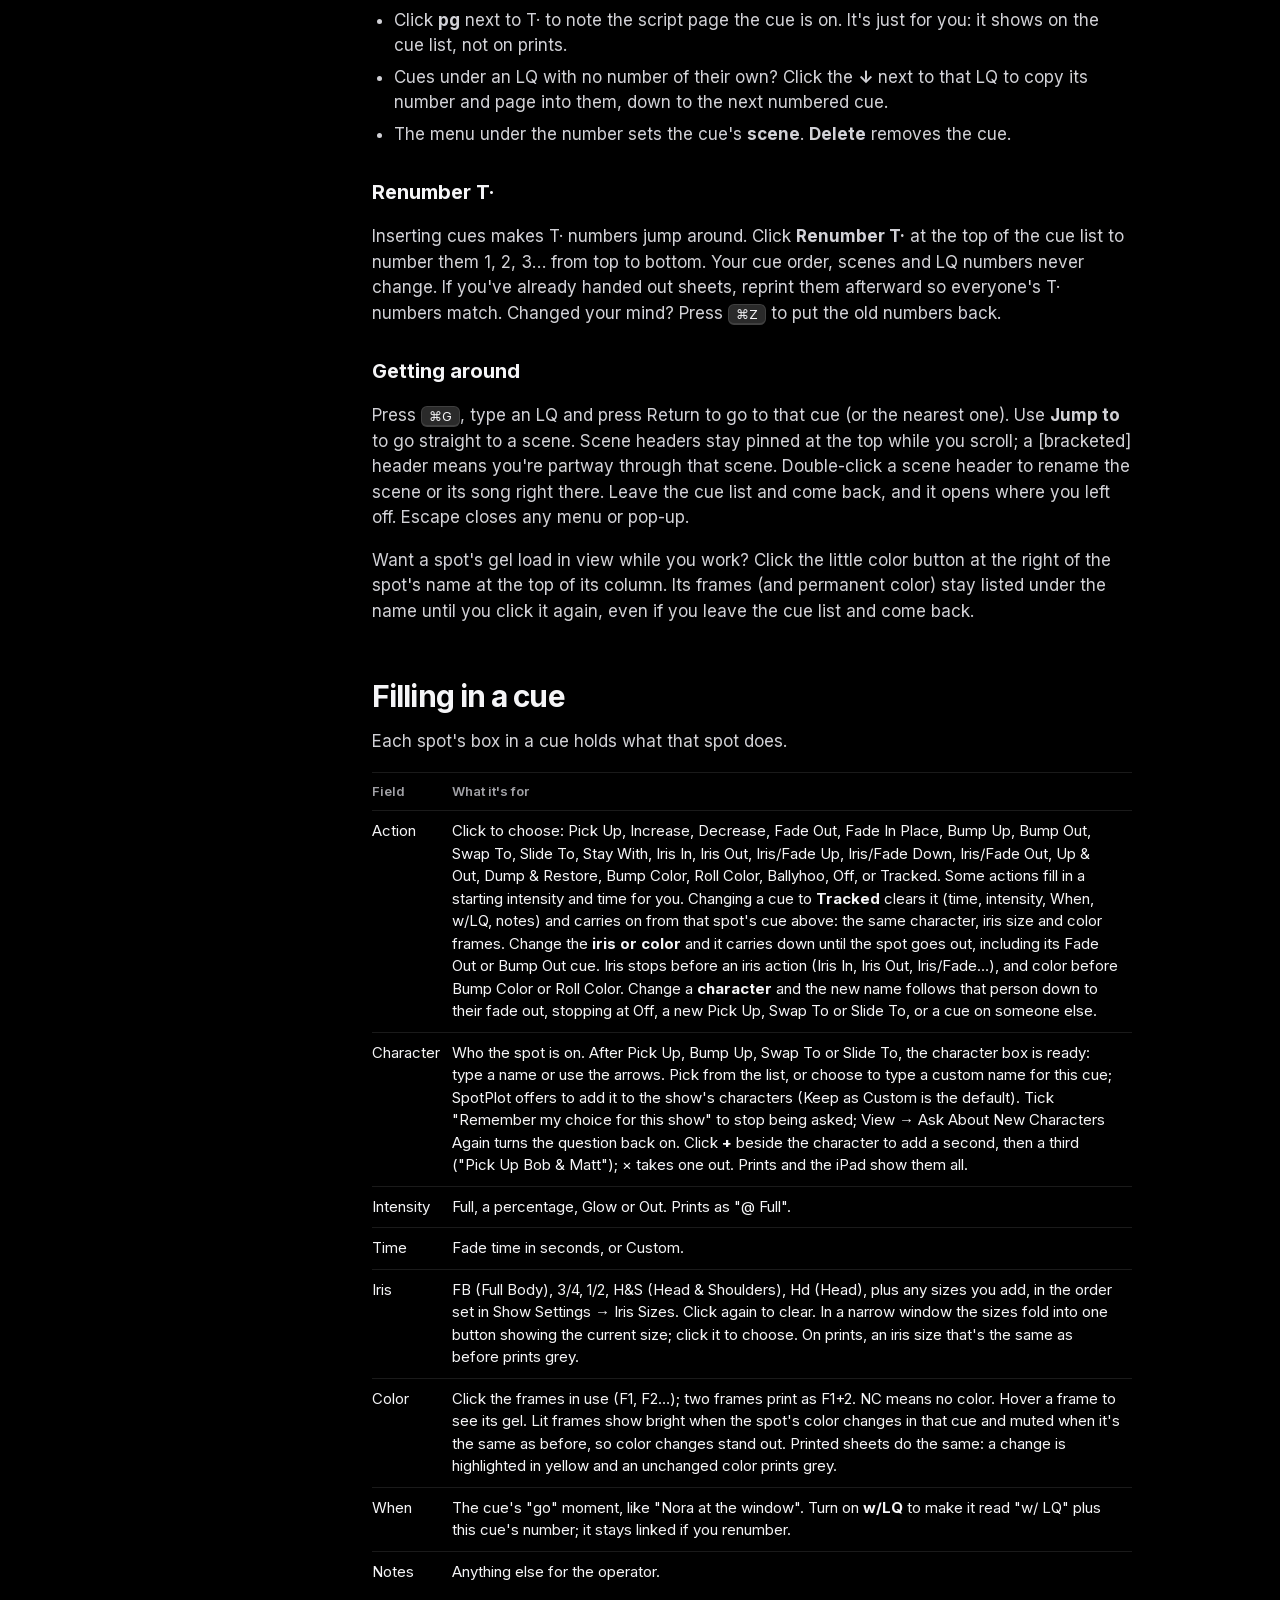
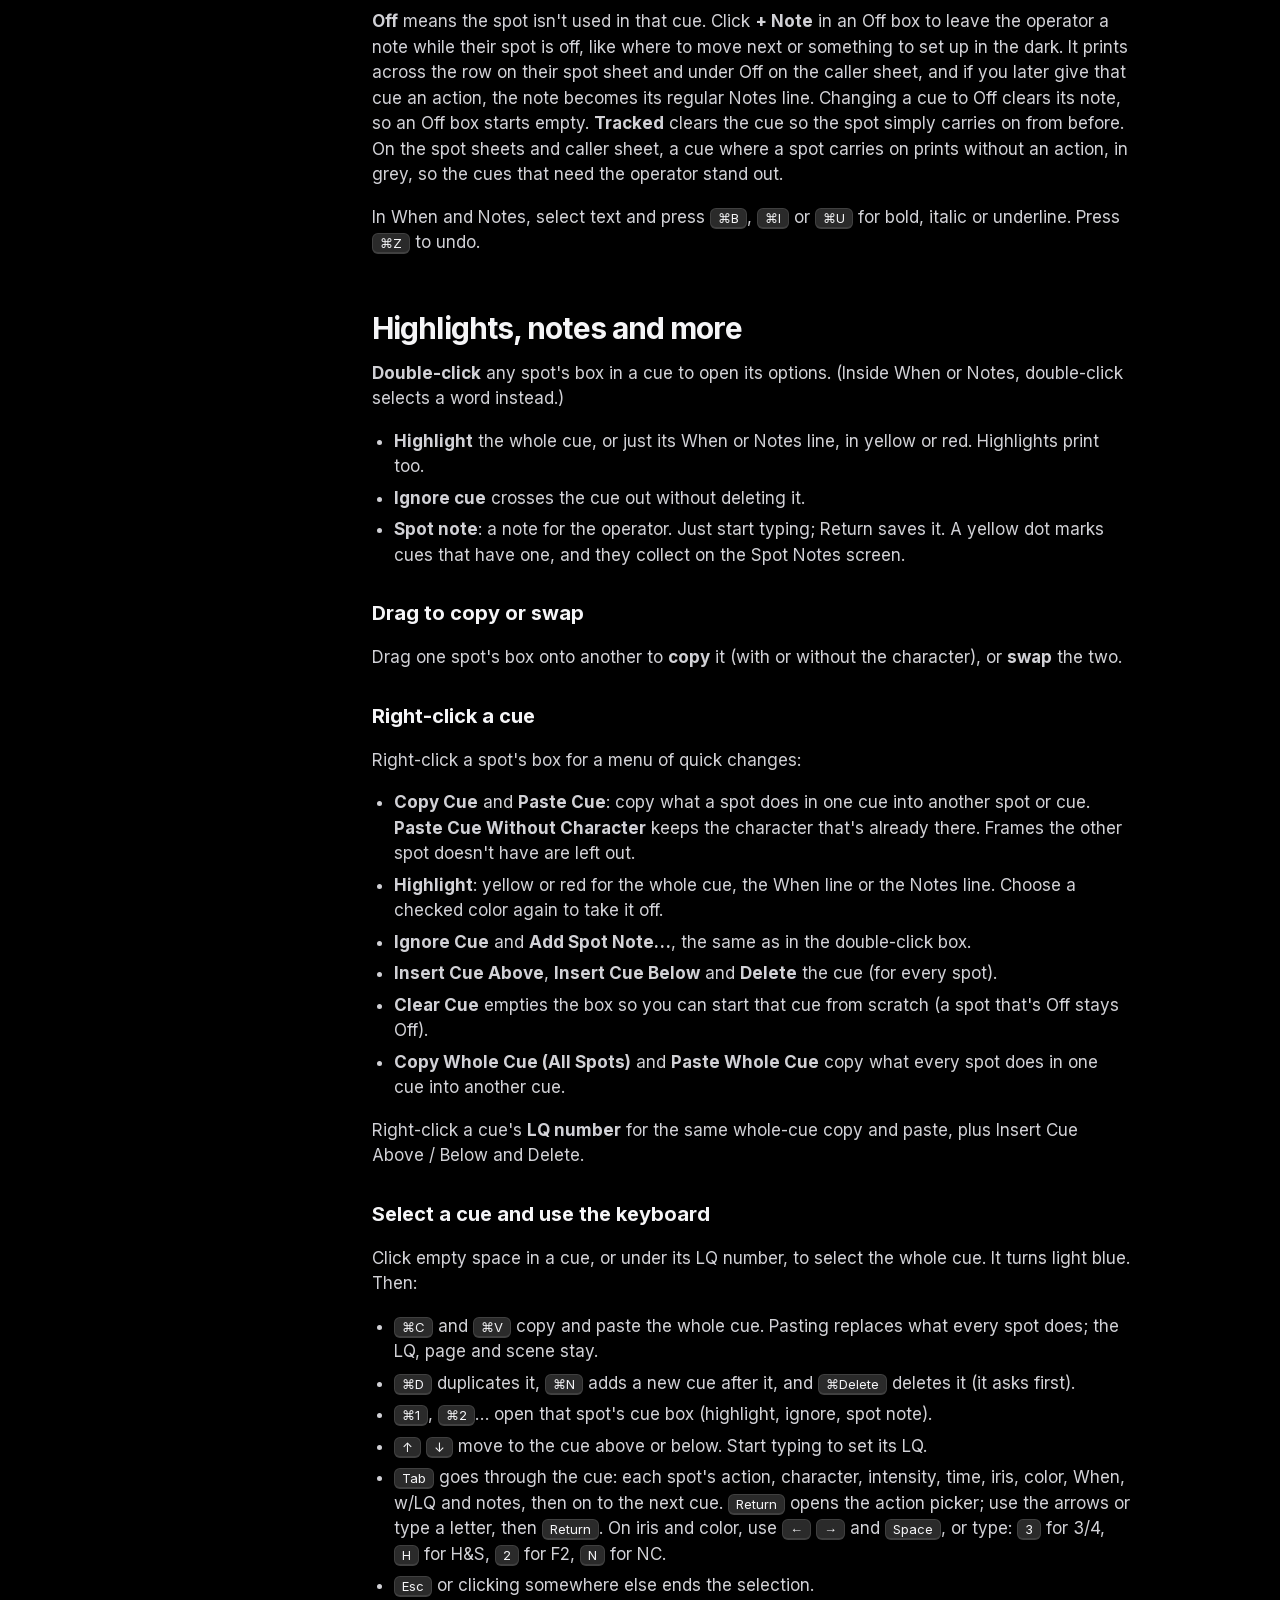
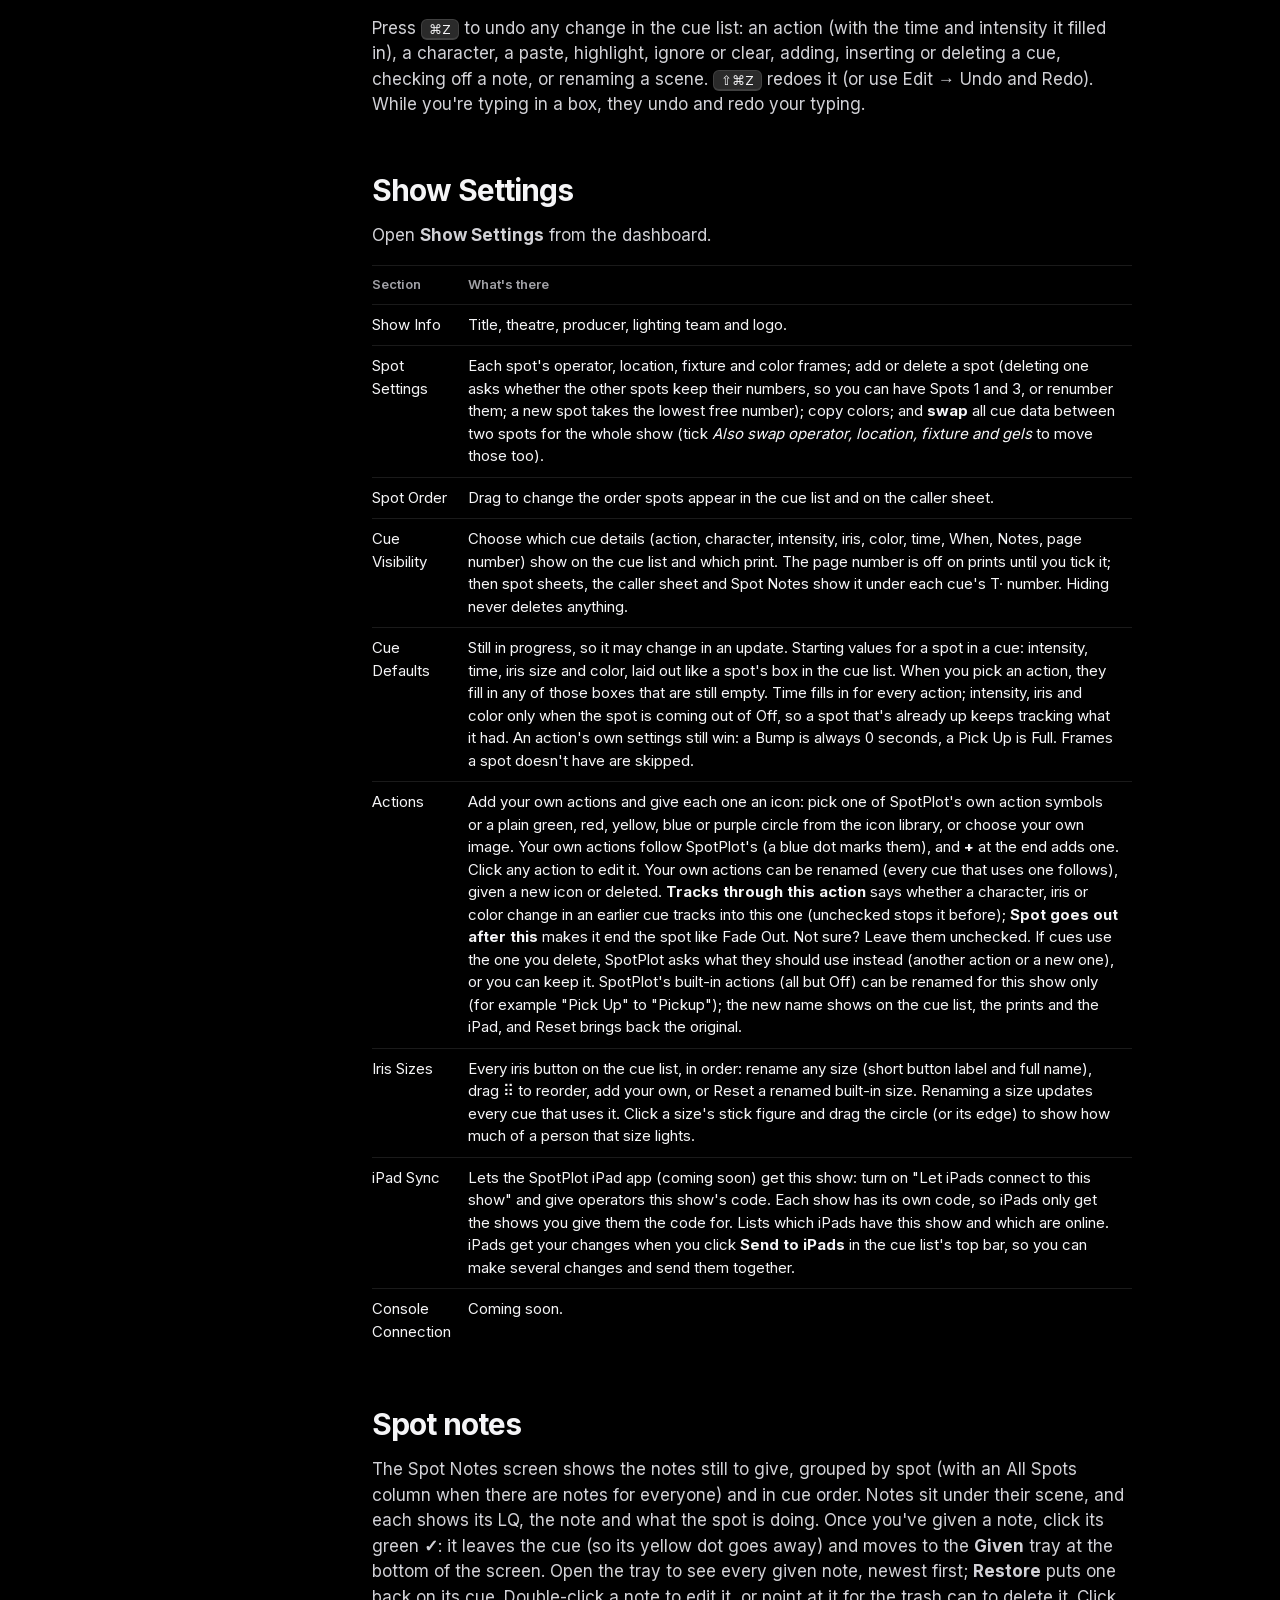
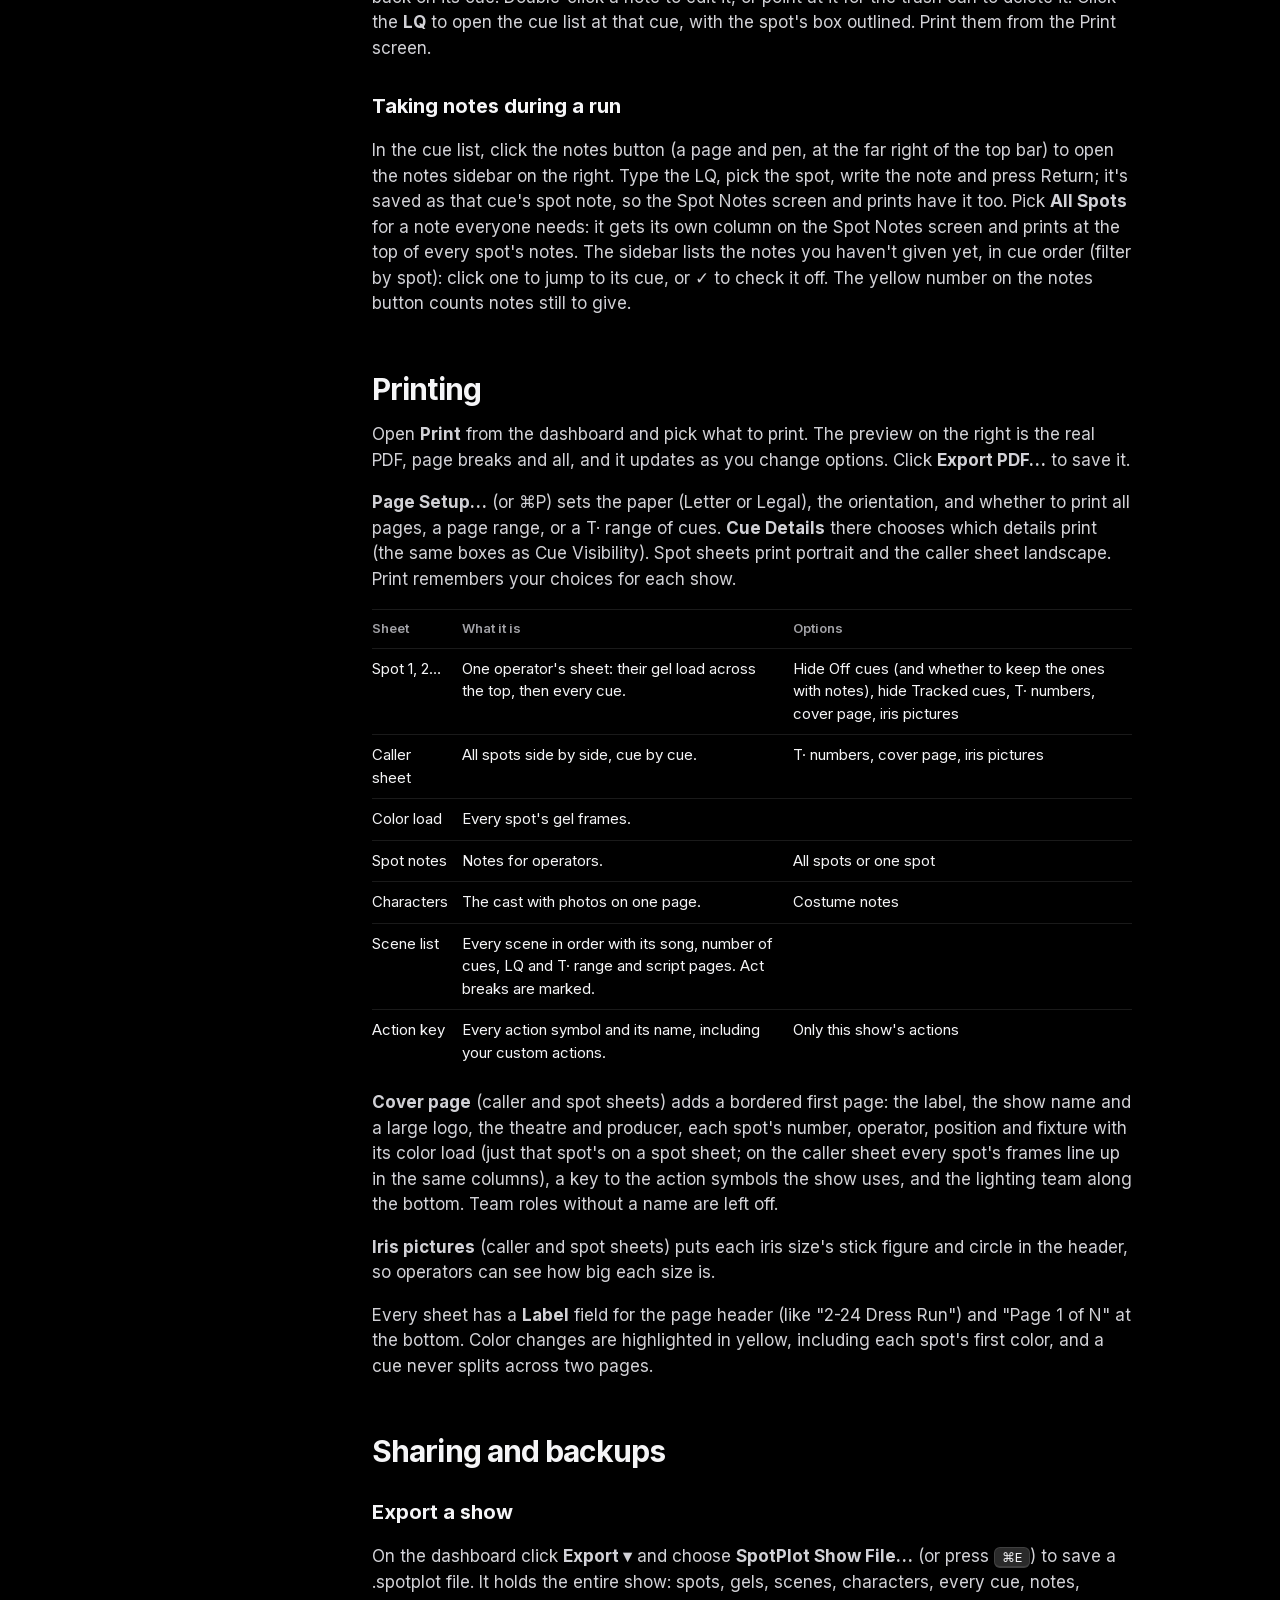
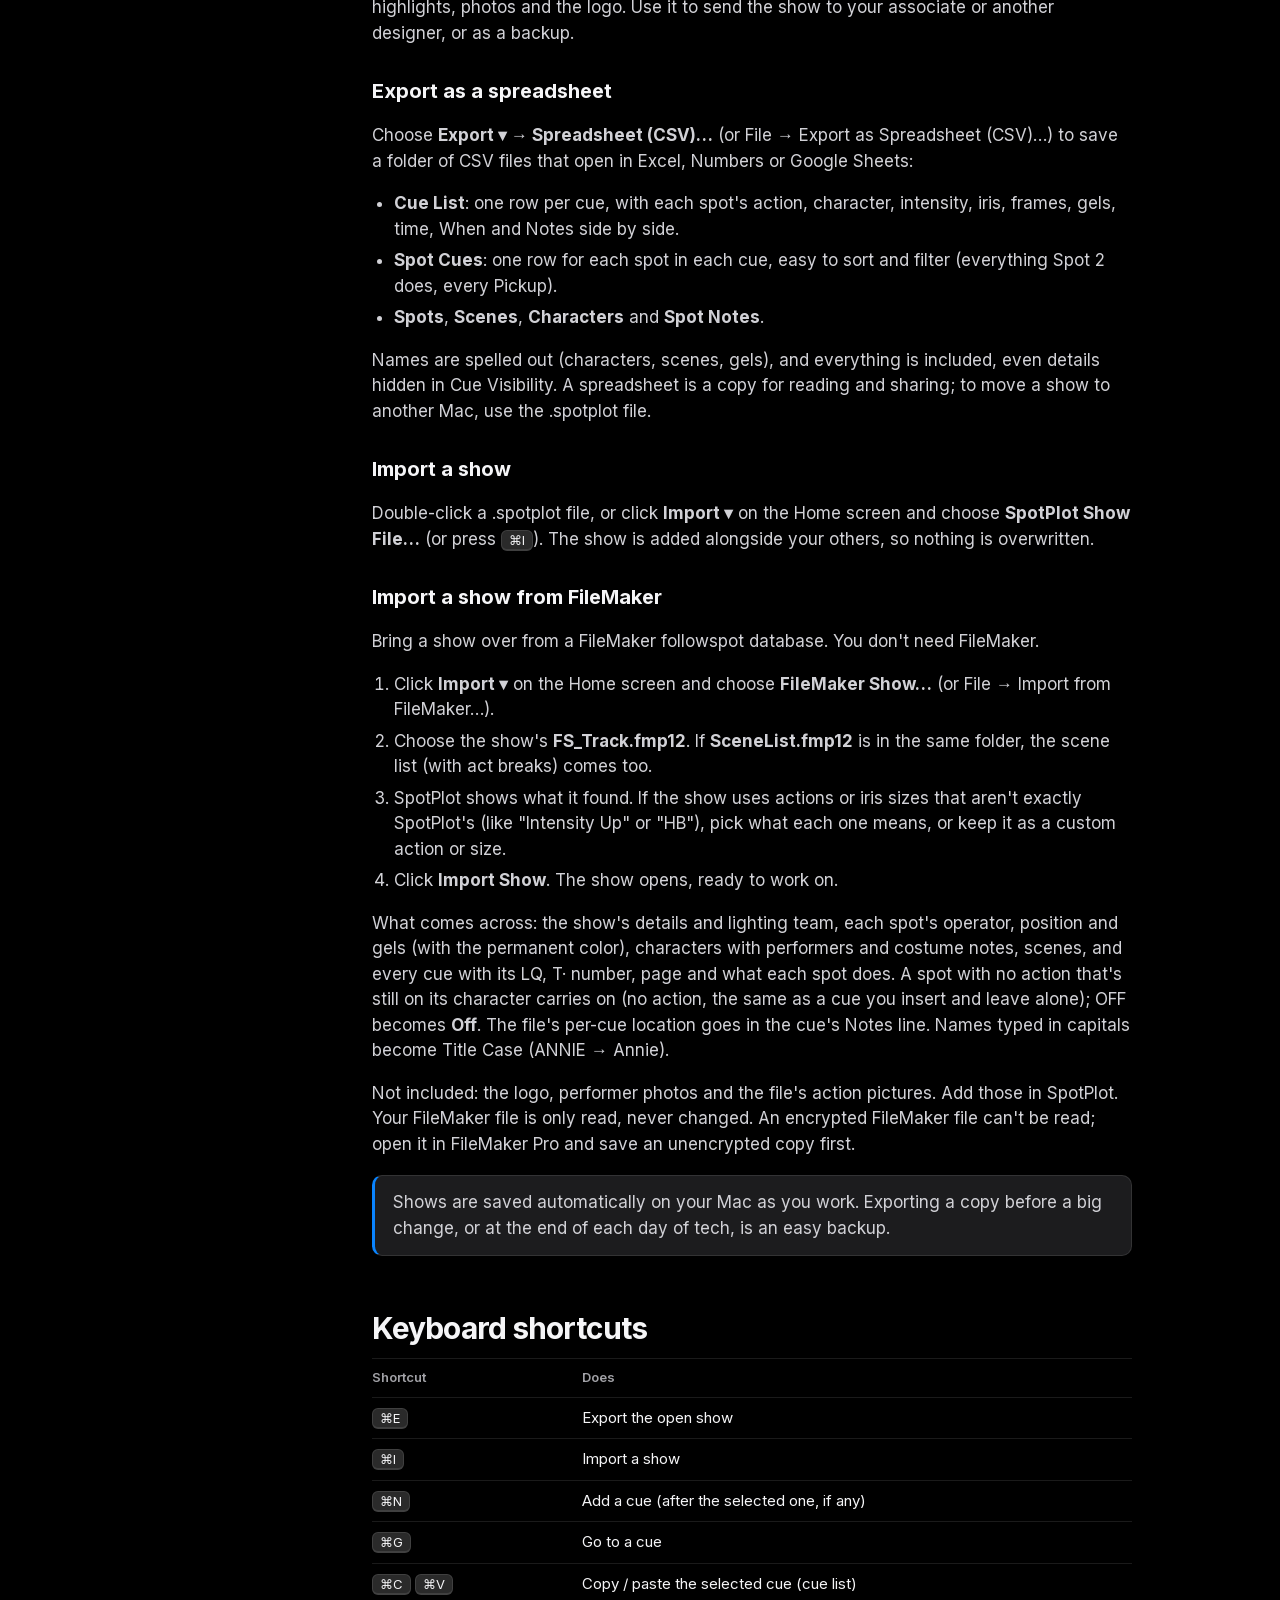
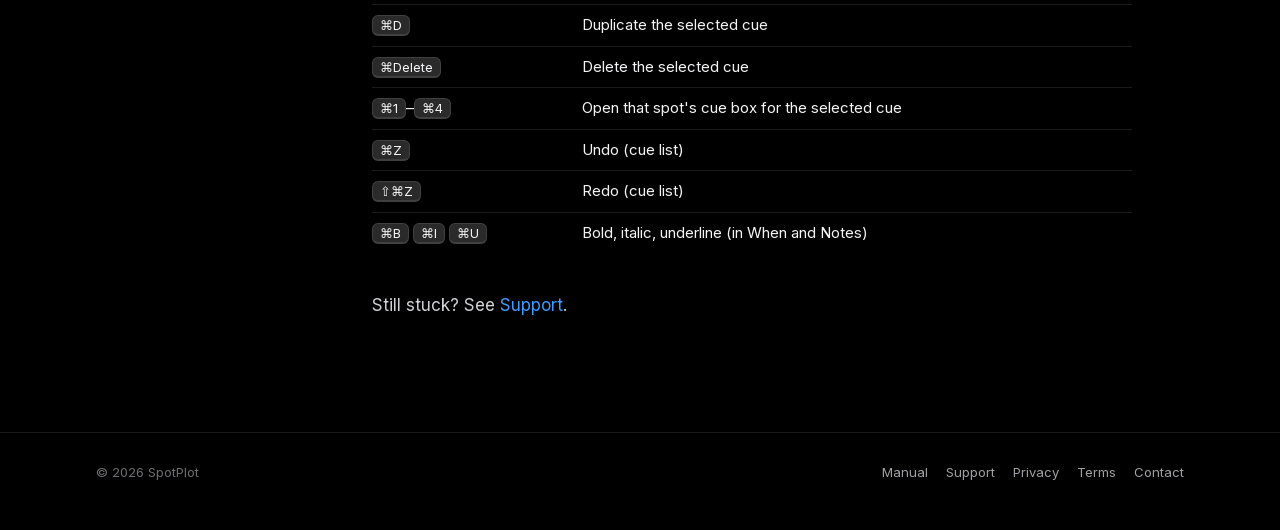
==== commit e2881df3: "Manual: how act breaks print" ====
--- a/manual.html
+++ b/manual.html
@@ -99,7 +99,7 @@
       <p>Scenes break the show into sections. They become the green headers in the cue list and the black bars on your prints.</p>
       <ul>
         <li>Add a scene with a <strong>label</strong> (like "Scene 1"), a <strong>song</strong>, or both.</li>
-        <li>Mark a scene as an <strong>act break</strong> and it shows in orange, on the cue list and on prints. On the cue list a scene or act break shows once it has cues; spot and caller sheets always print act breaks.</li>
+        <li>Mark a scene as an <strong>act break</strong> and it shows in orange on the cue list and prints as a bigger, centered title between two heavy lines. On the cue list a scene or act break shows once it has cues; spot and caller sheets always print act breaks.</li>
         <li>Drag a scene's handle to put scenes in show order, and Edit to change one.</li>
       </ul>
       <p>You can also add a scene from the cue list with <strong>+ Scene</strong>.</p>
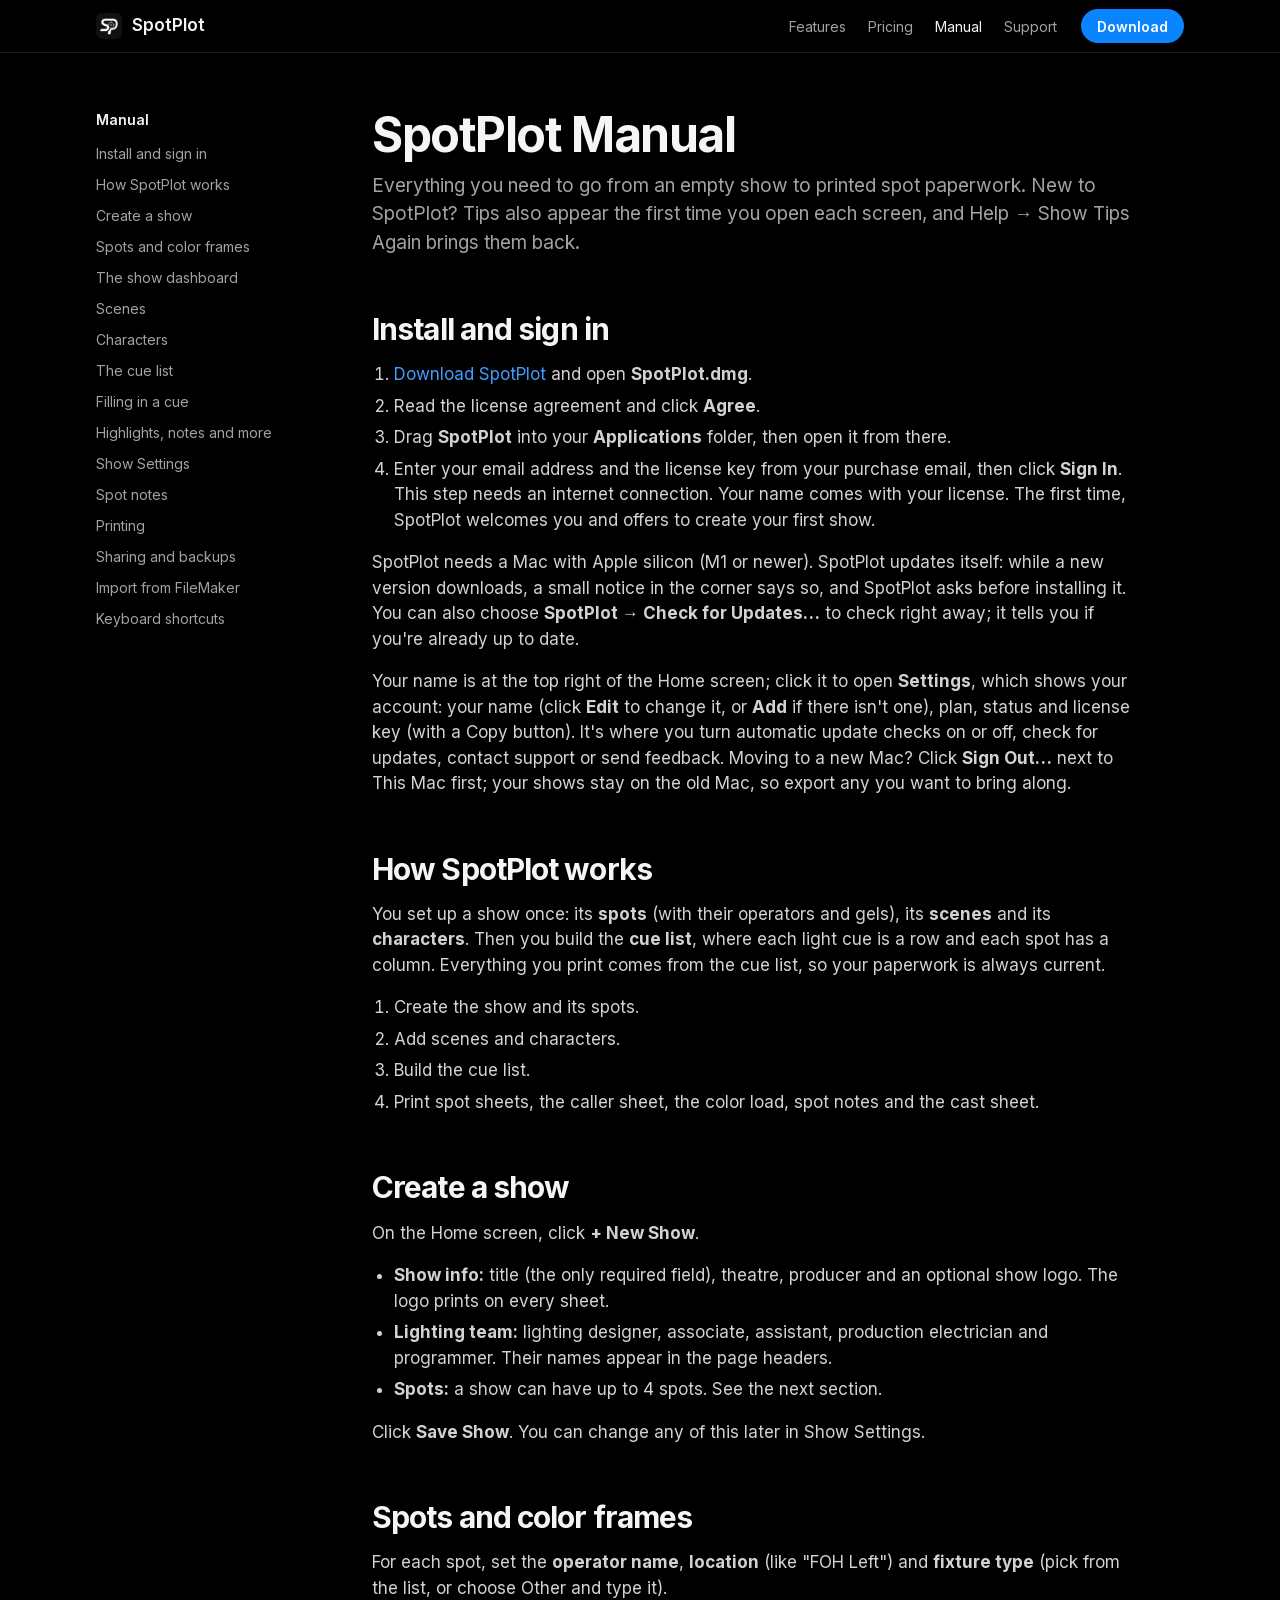
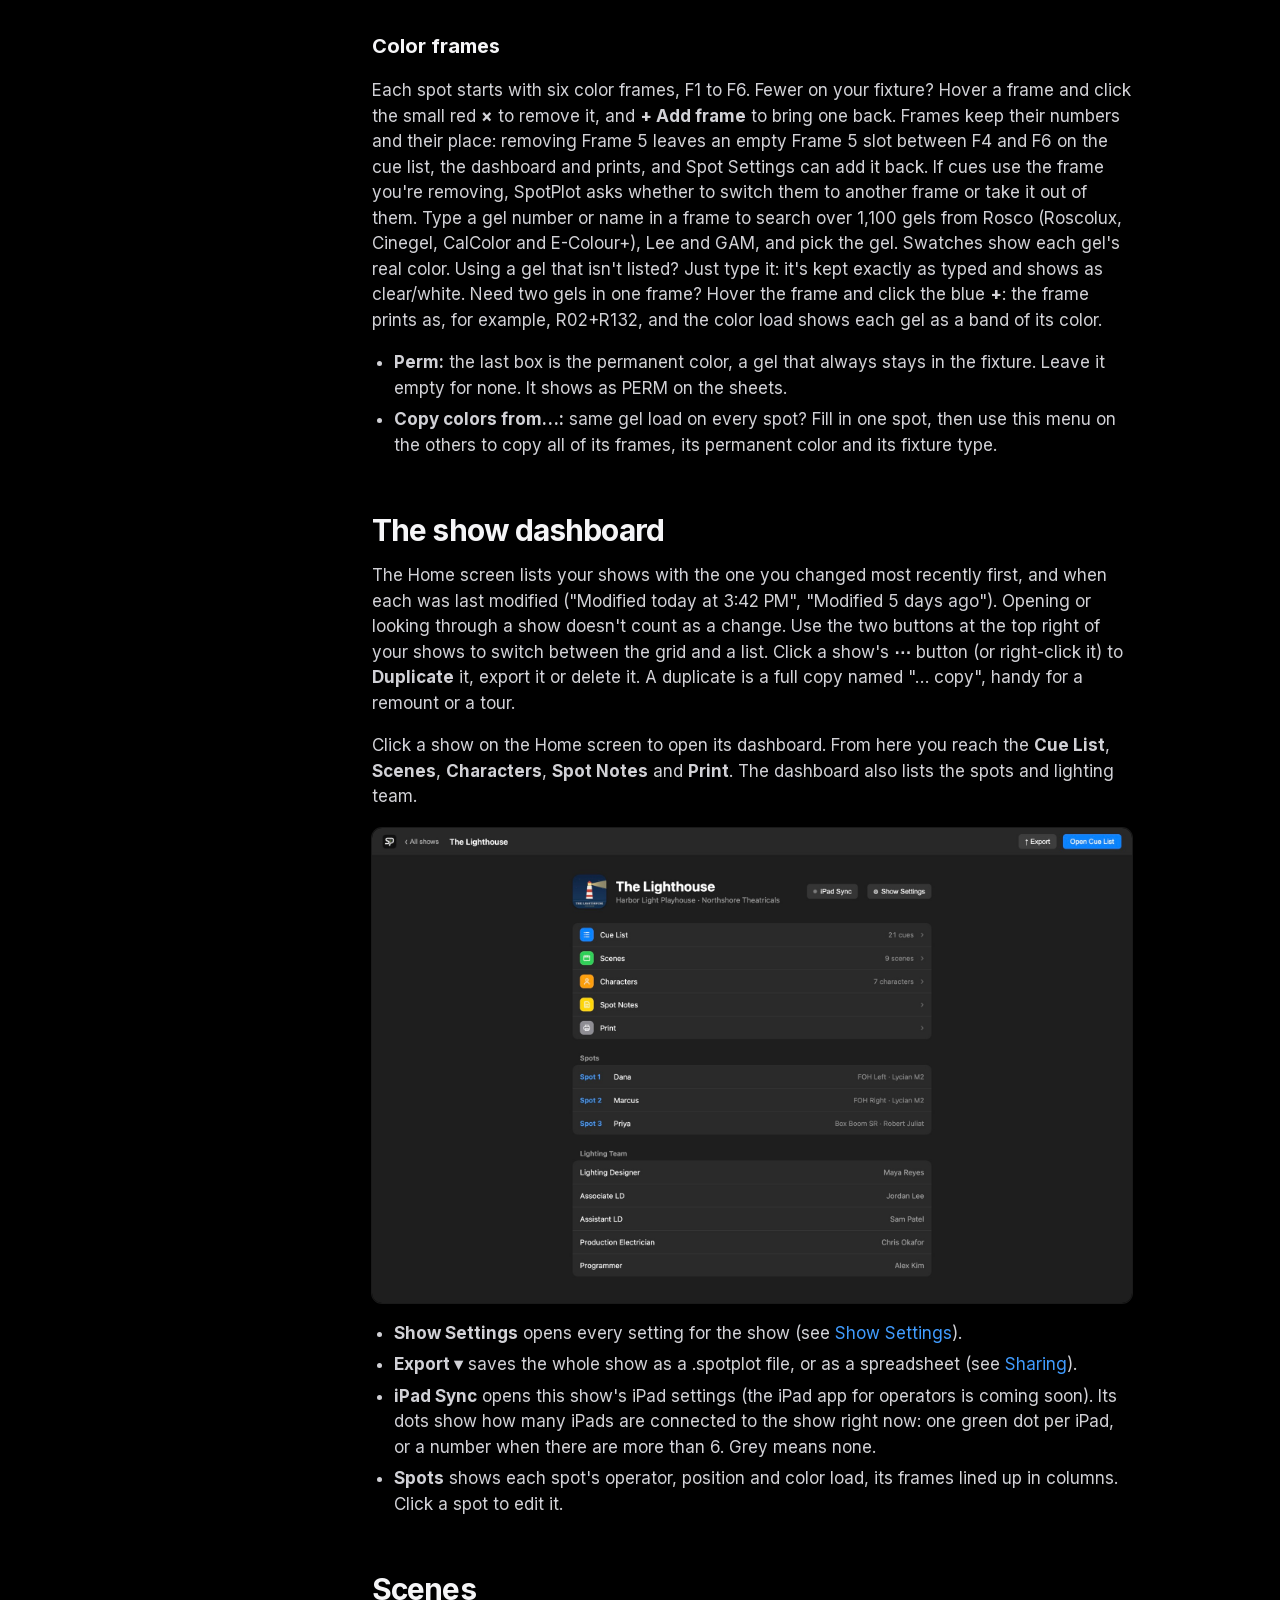
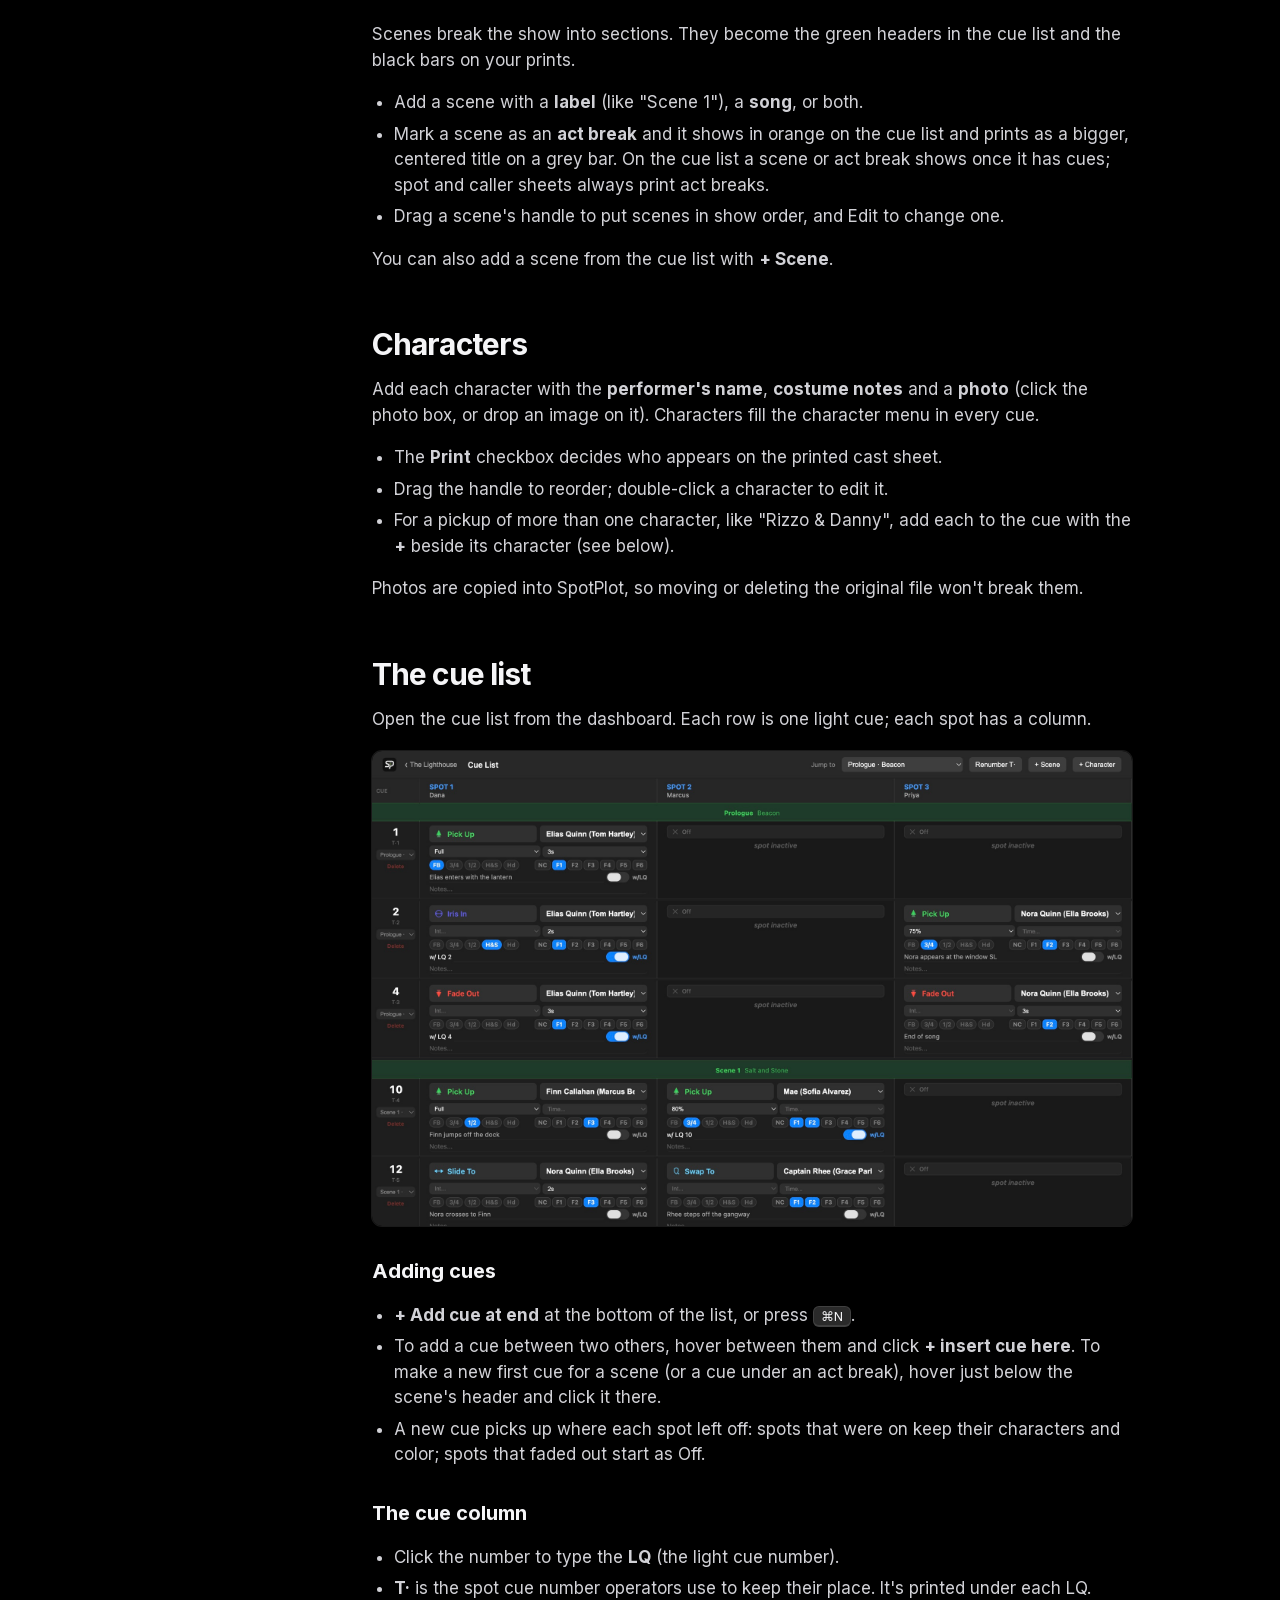
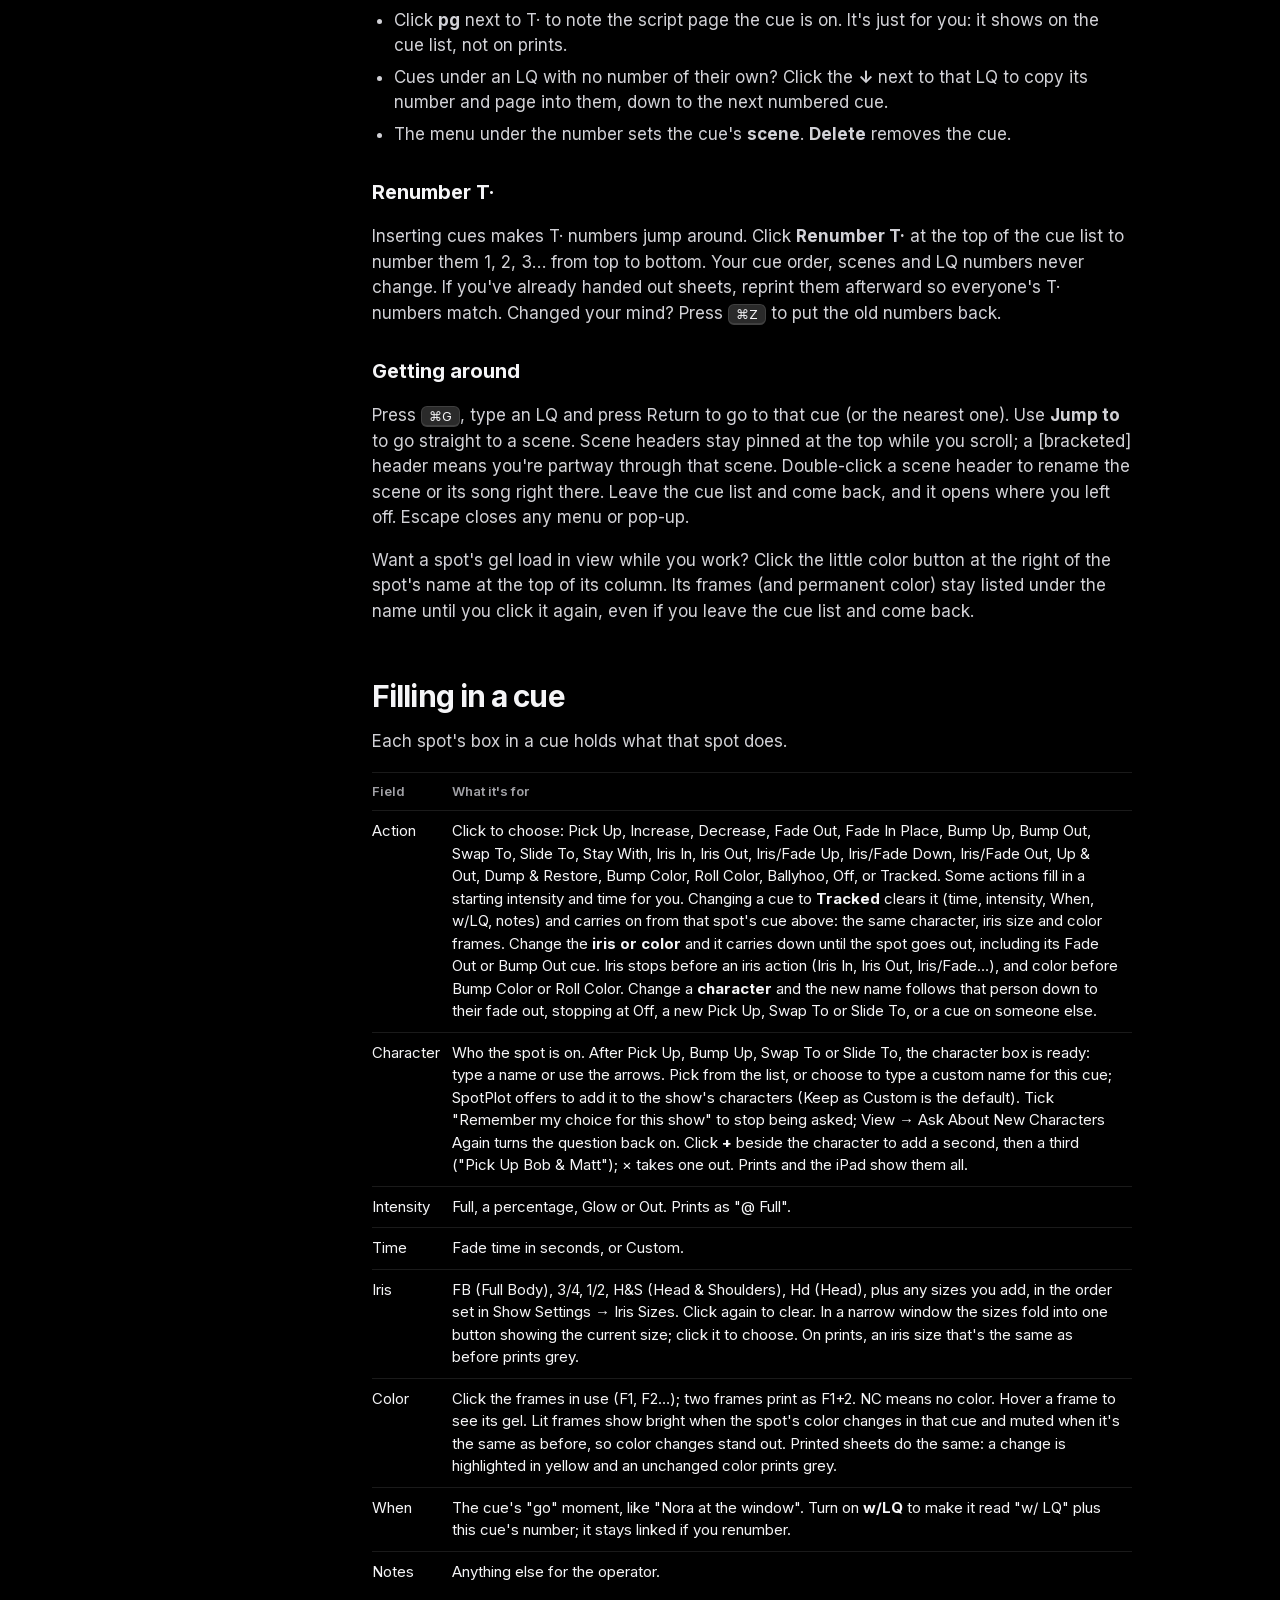
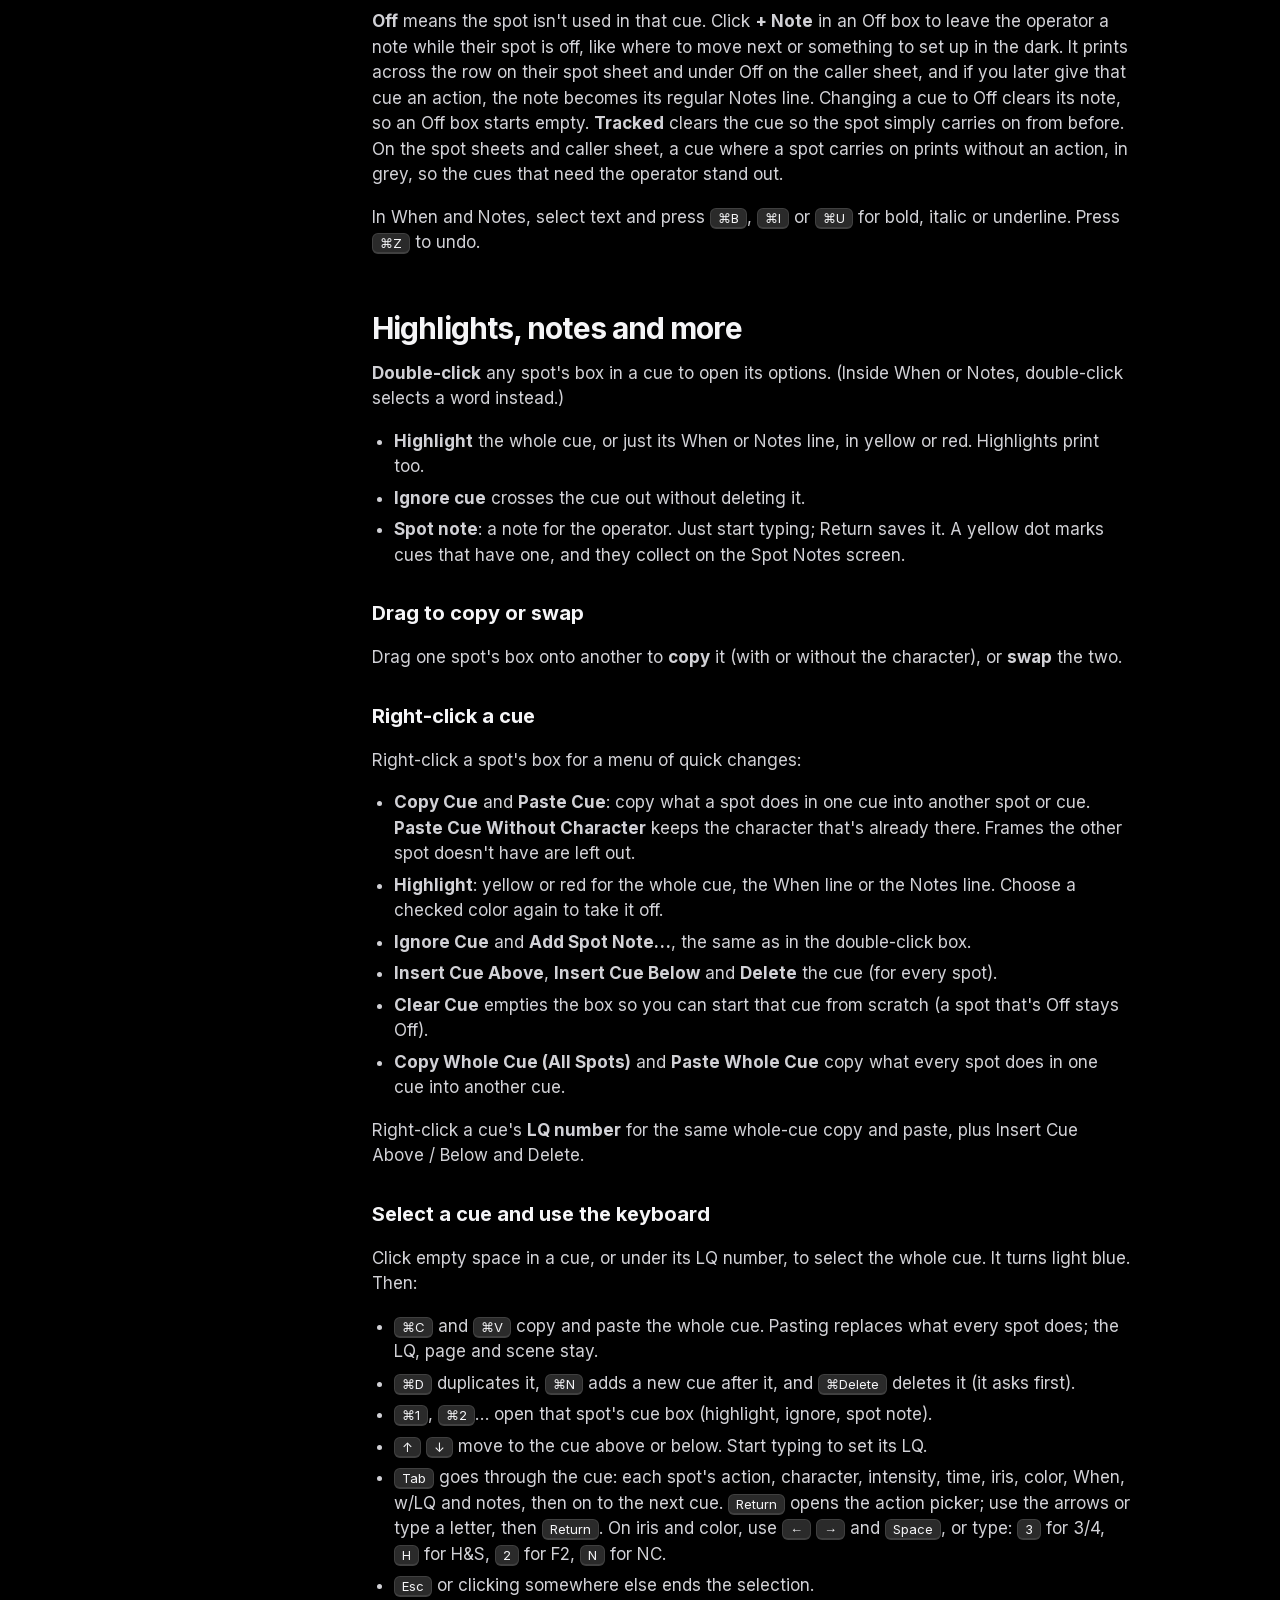
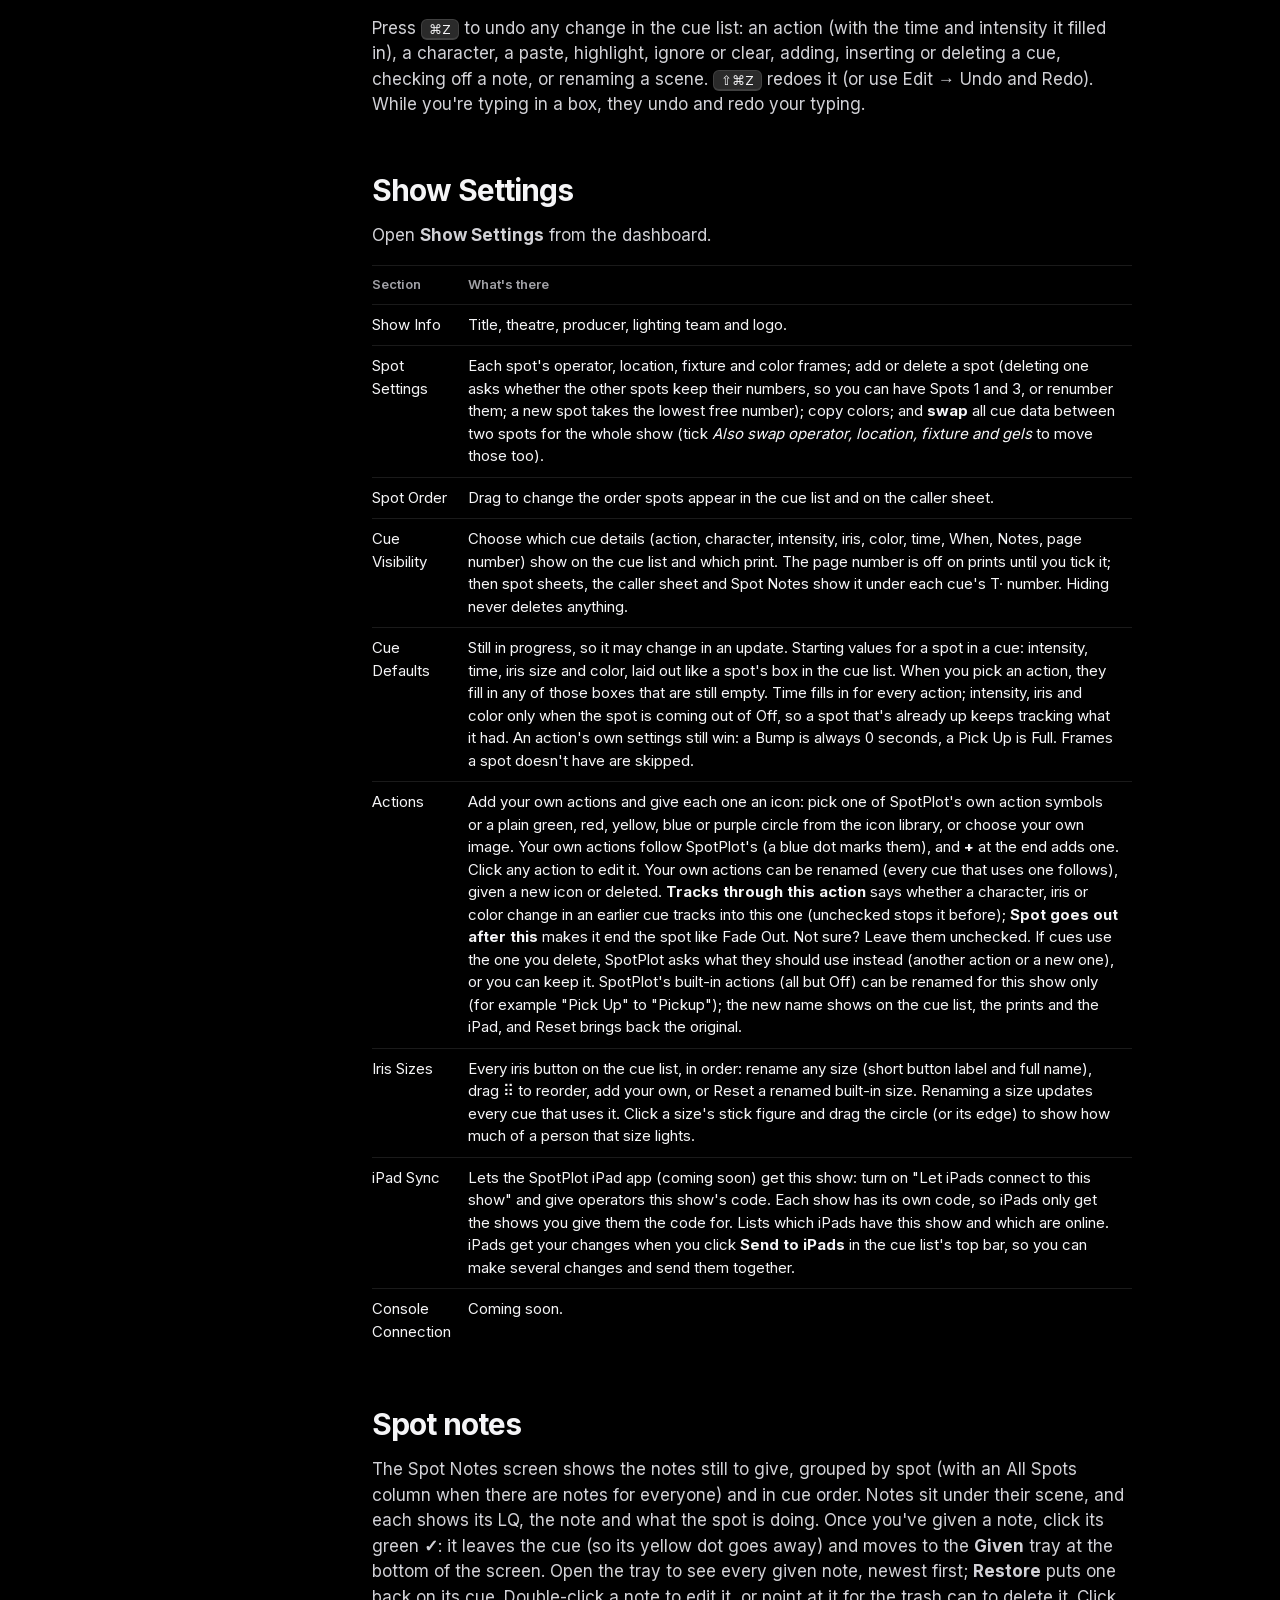
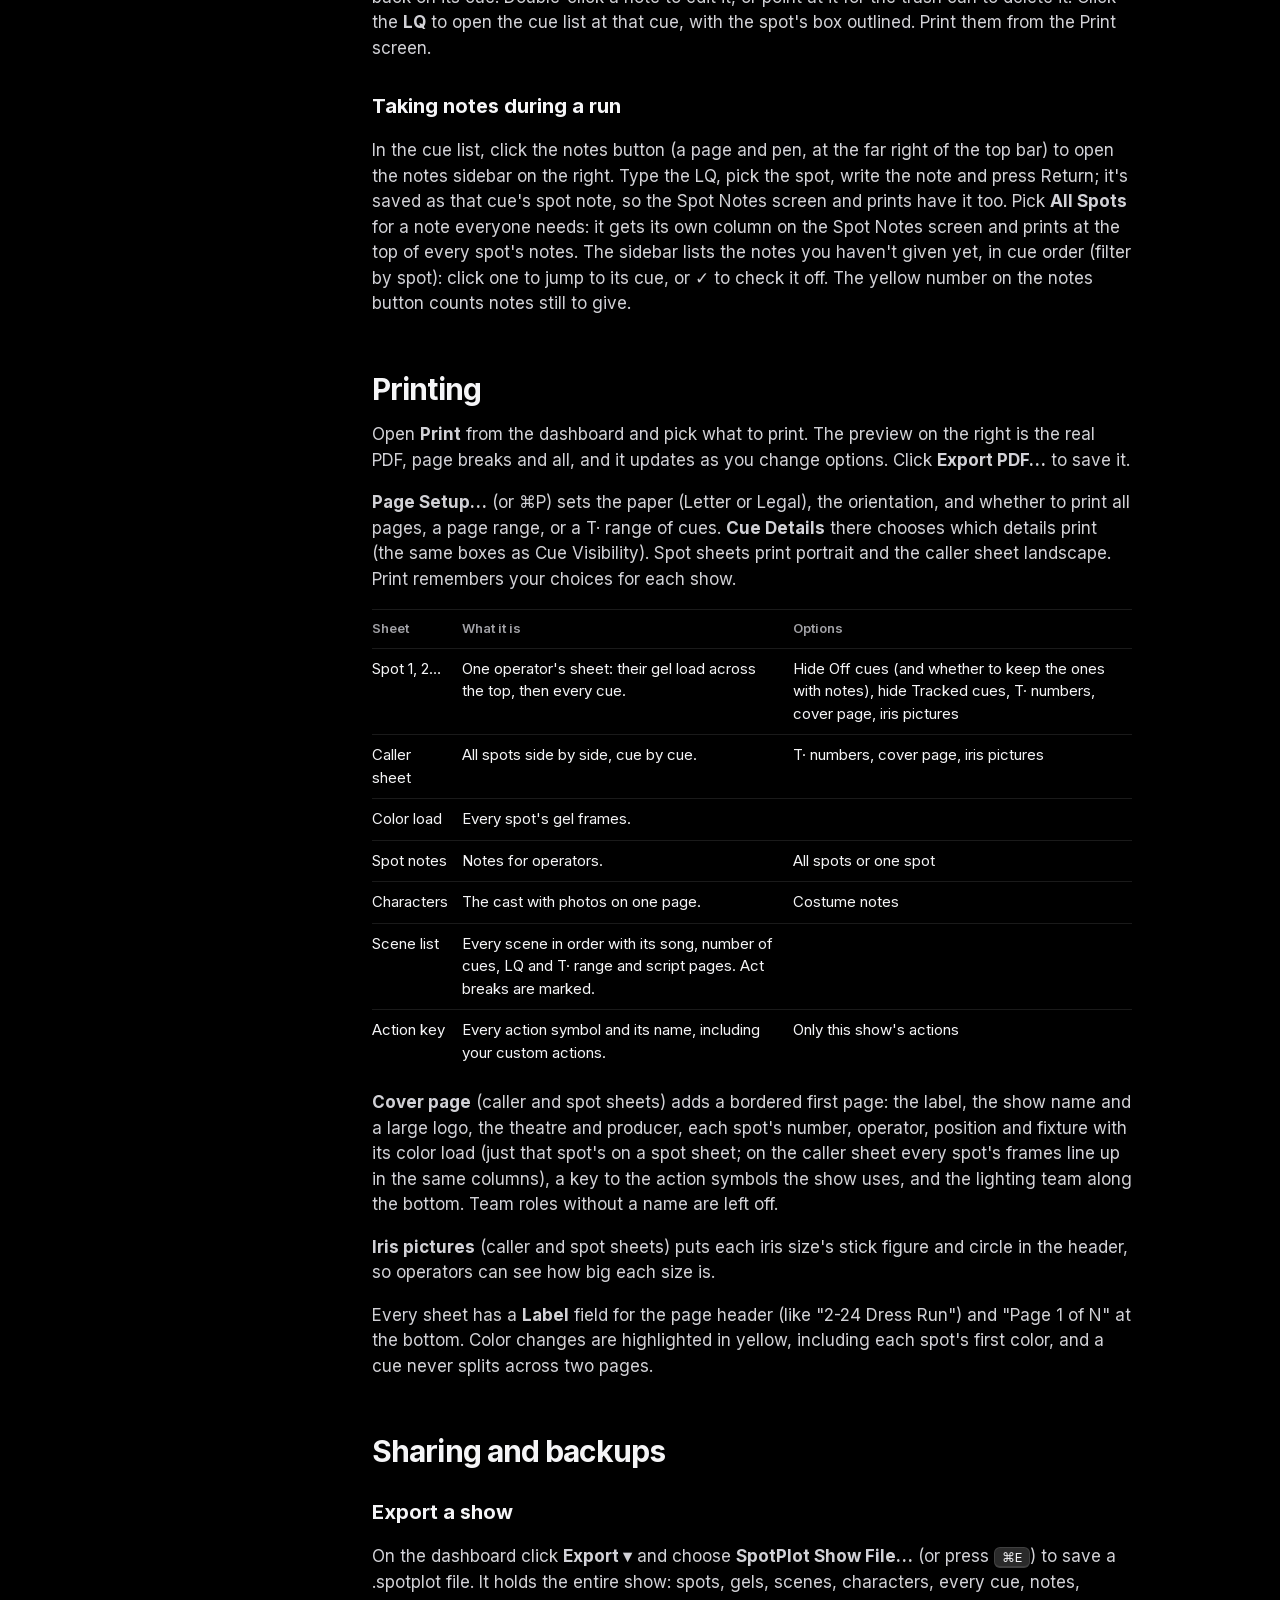
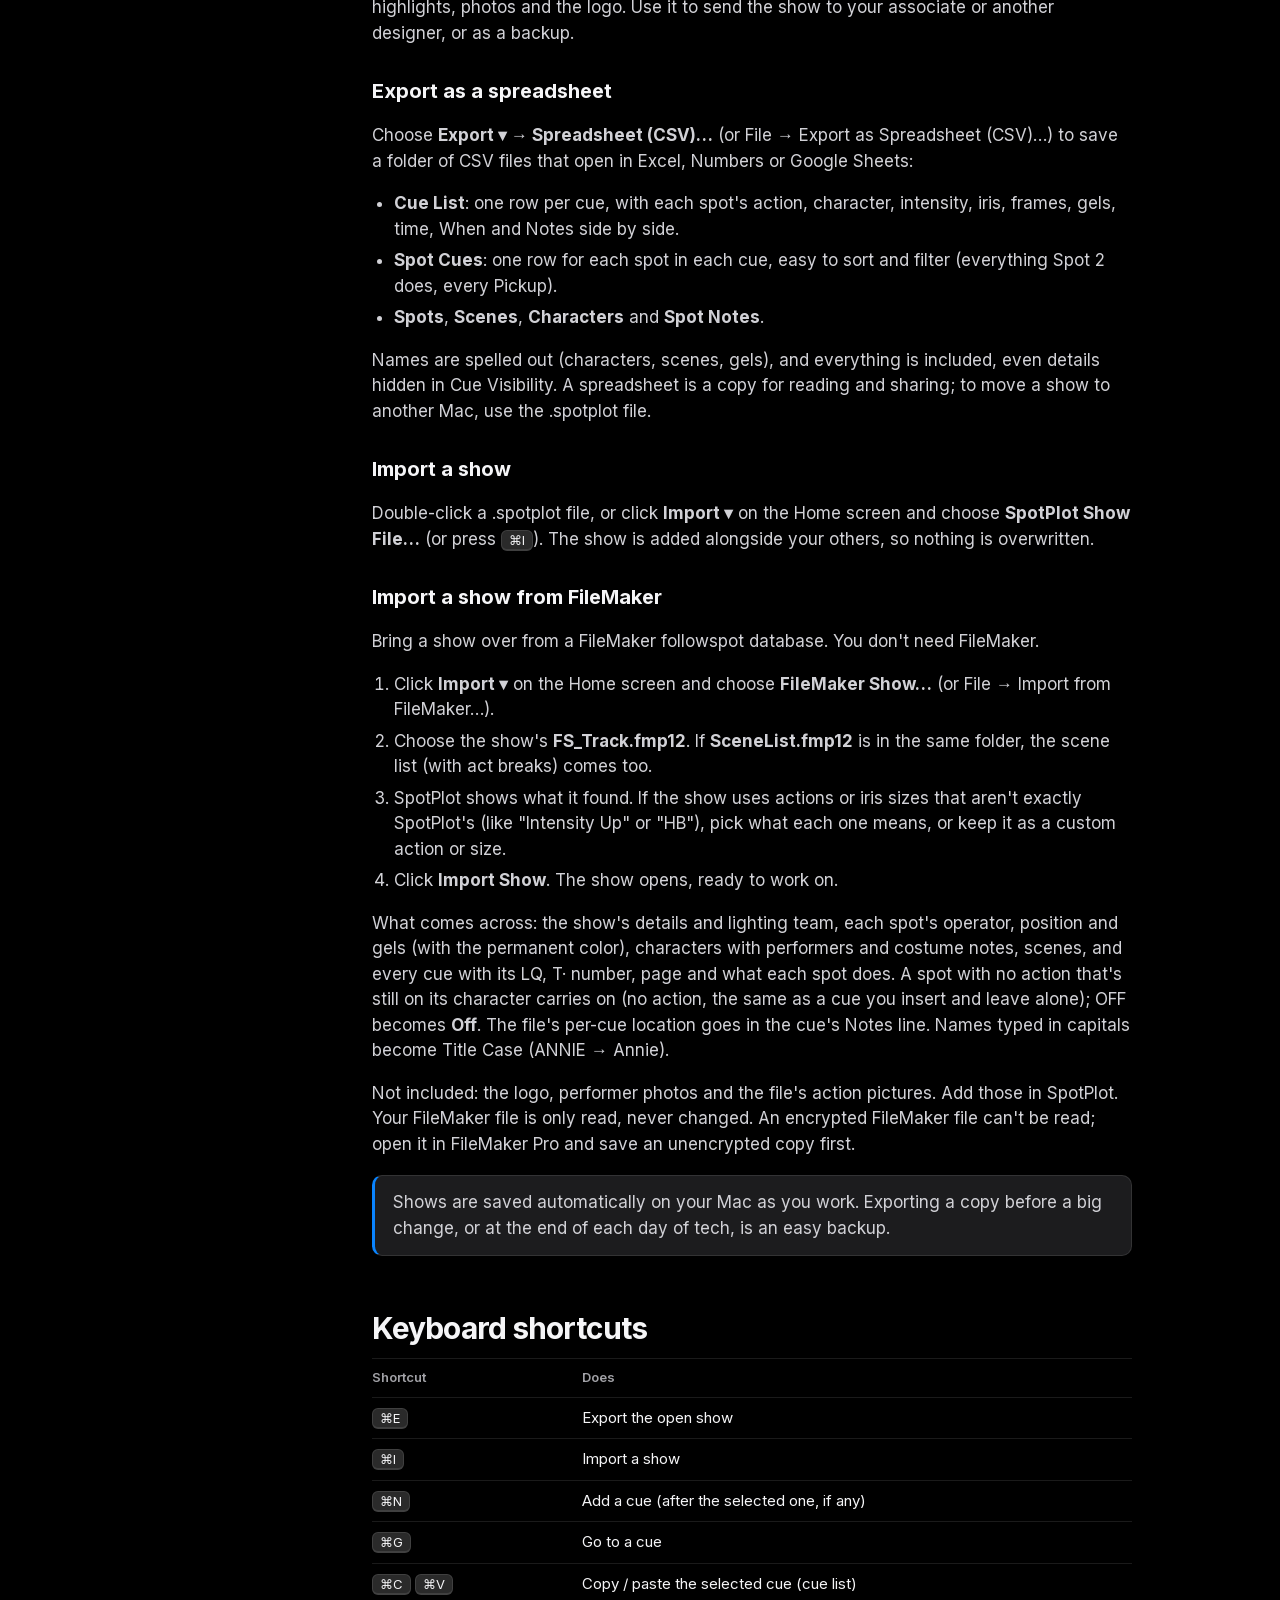
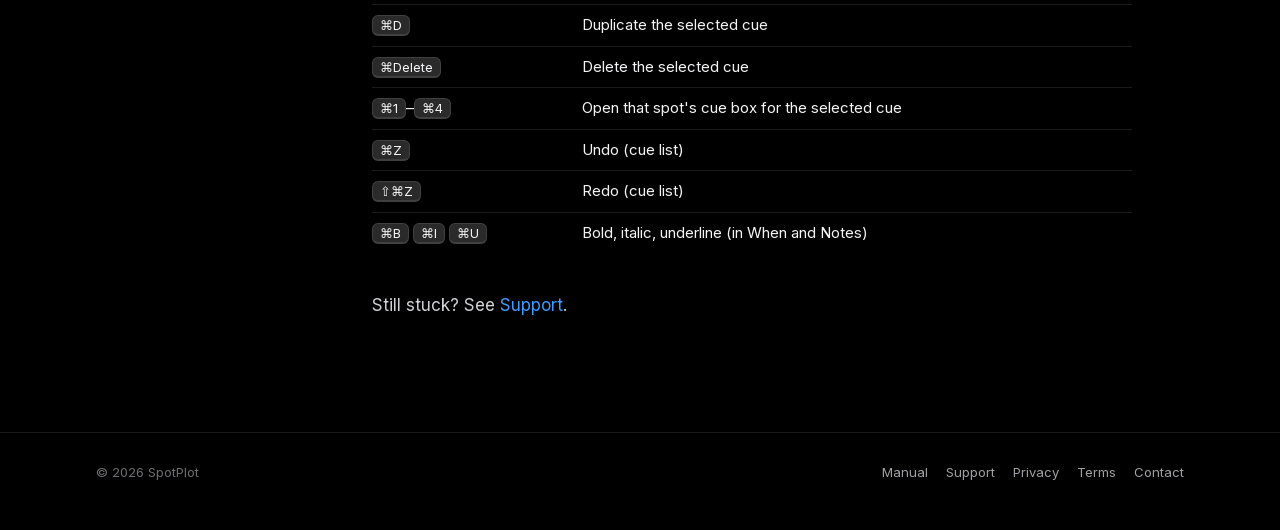
==== commit 0af7b508: "Manual: act breaks print on a grey bar" ====
--- a/manual.html
+++ b/manual.html
@@ -99,7 +99,7 @@
       <p>Scenes break the show into sections. They become the green headers in the cue list and the black bars on your prints.</p>
       <ul>
         <li>Add a scene with a <strong>label</strong> (like "Scene 1"), a <strong>song</strong>, or both.</li>
-        <li>Mark a scene as an <strong>act break</strong> and it shows in orange on the cue list and prints as a bigger, centered title between two heavy lines. On the cue list a scene or act break shows once it has cues; spot and caller sheets always print act breaks.</li>
+        <li>Mark a scene as an <strong>act break</strong> and it shows in orange on the cue list and prints as a bigger, centered title on a grey bar. On the cue list a scene or act break shows once it has cues; spot and caller sheets always print act breaks.</li>
         <li>Drag a scene's handle to put scenes in show order, and Edit to change one.</li>
       </ul>
       <p>You can also add a scene from the cue list with <strong>+ Scene</strong>.</p>
